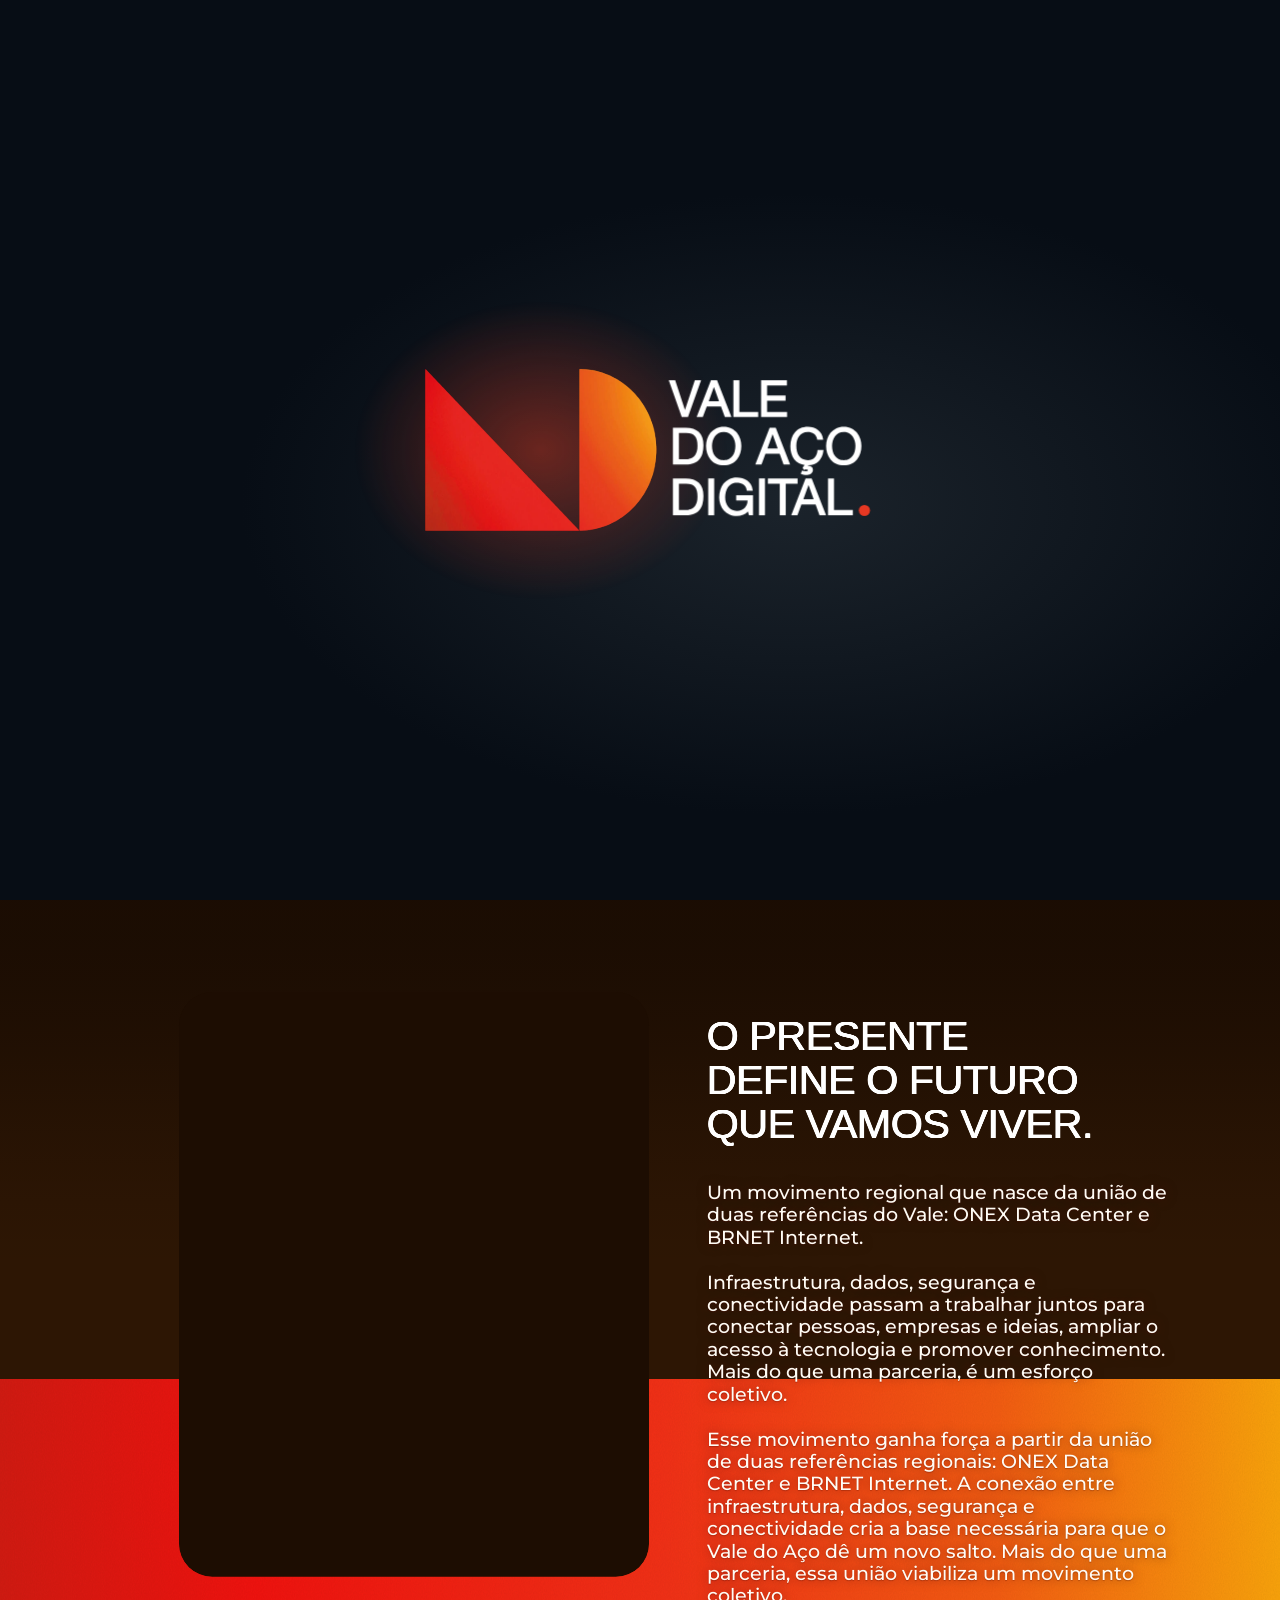
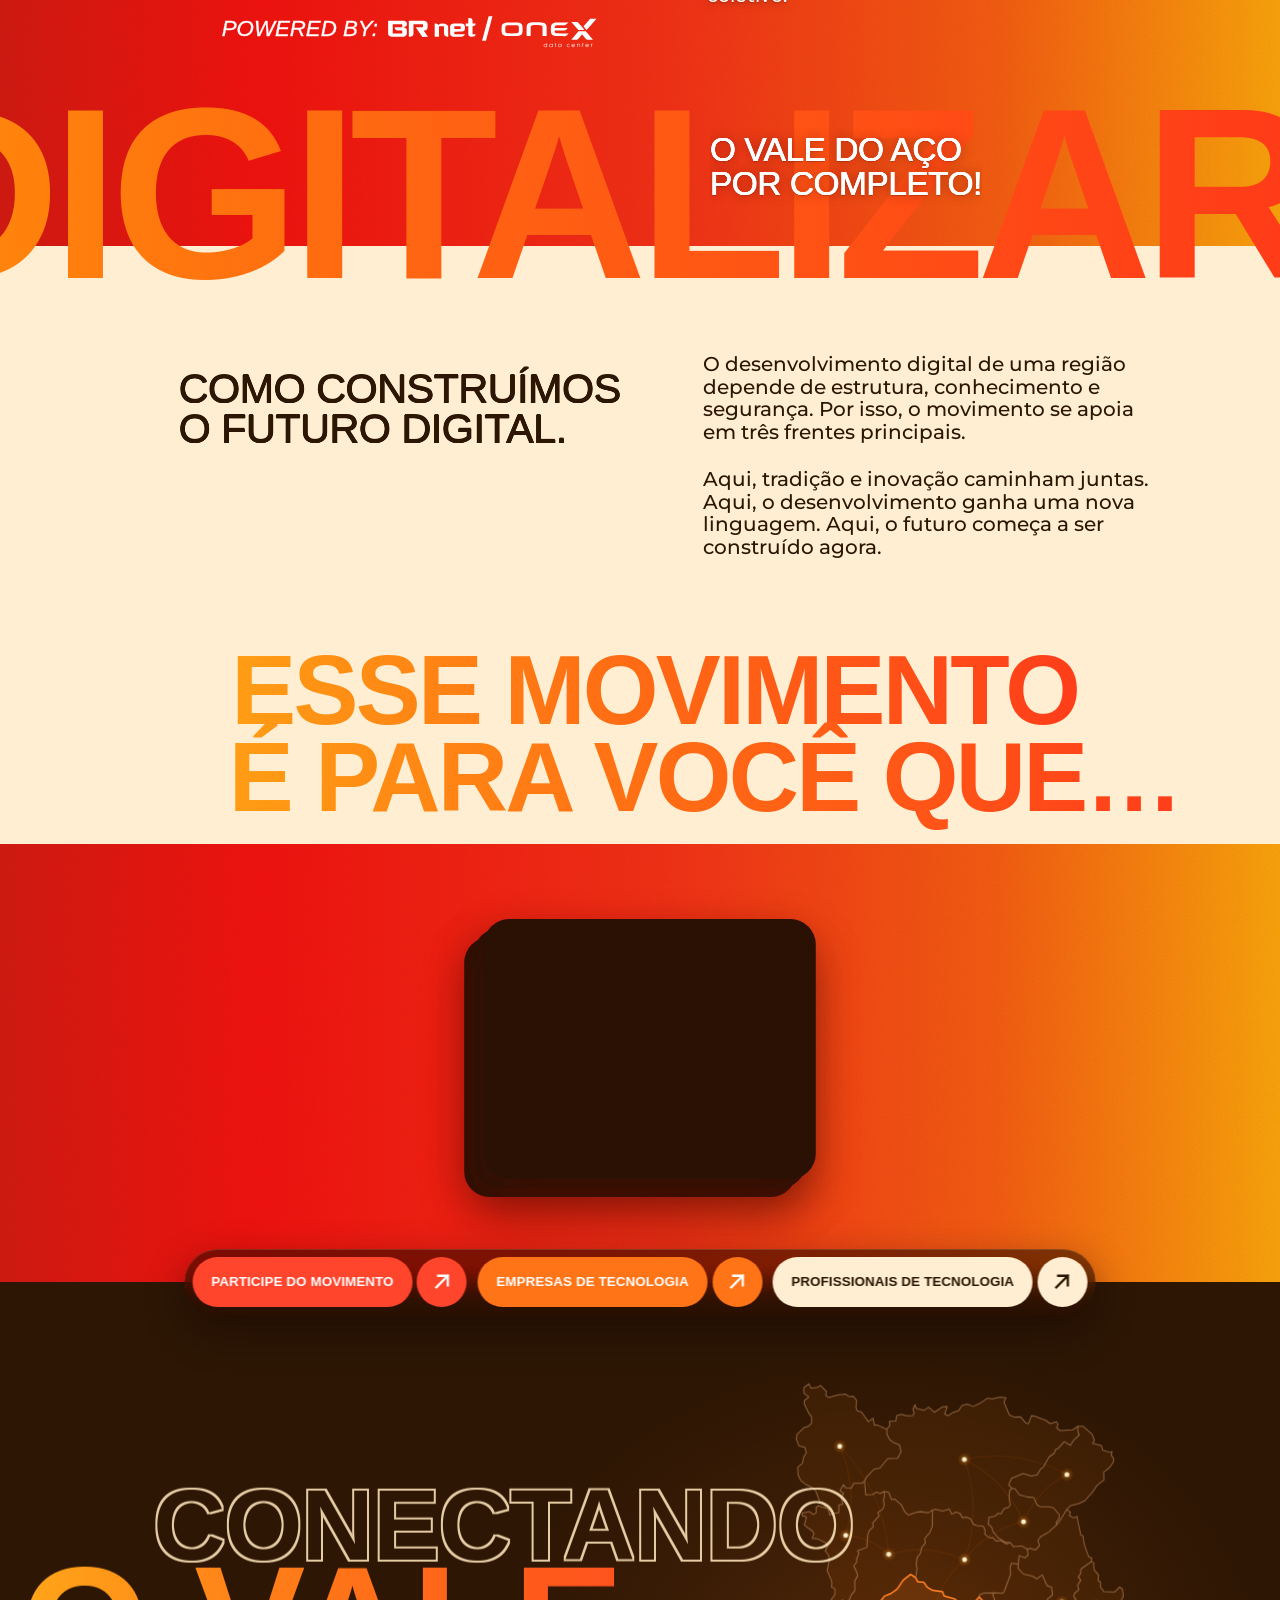
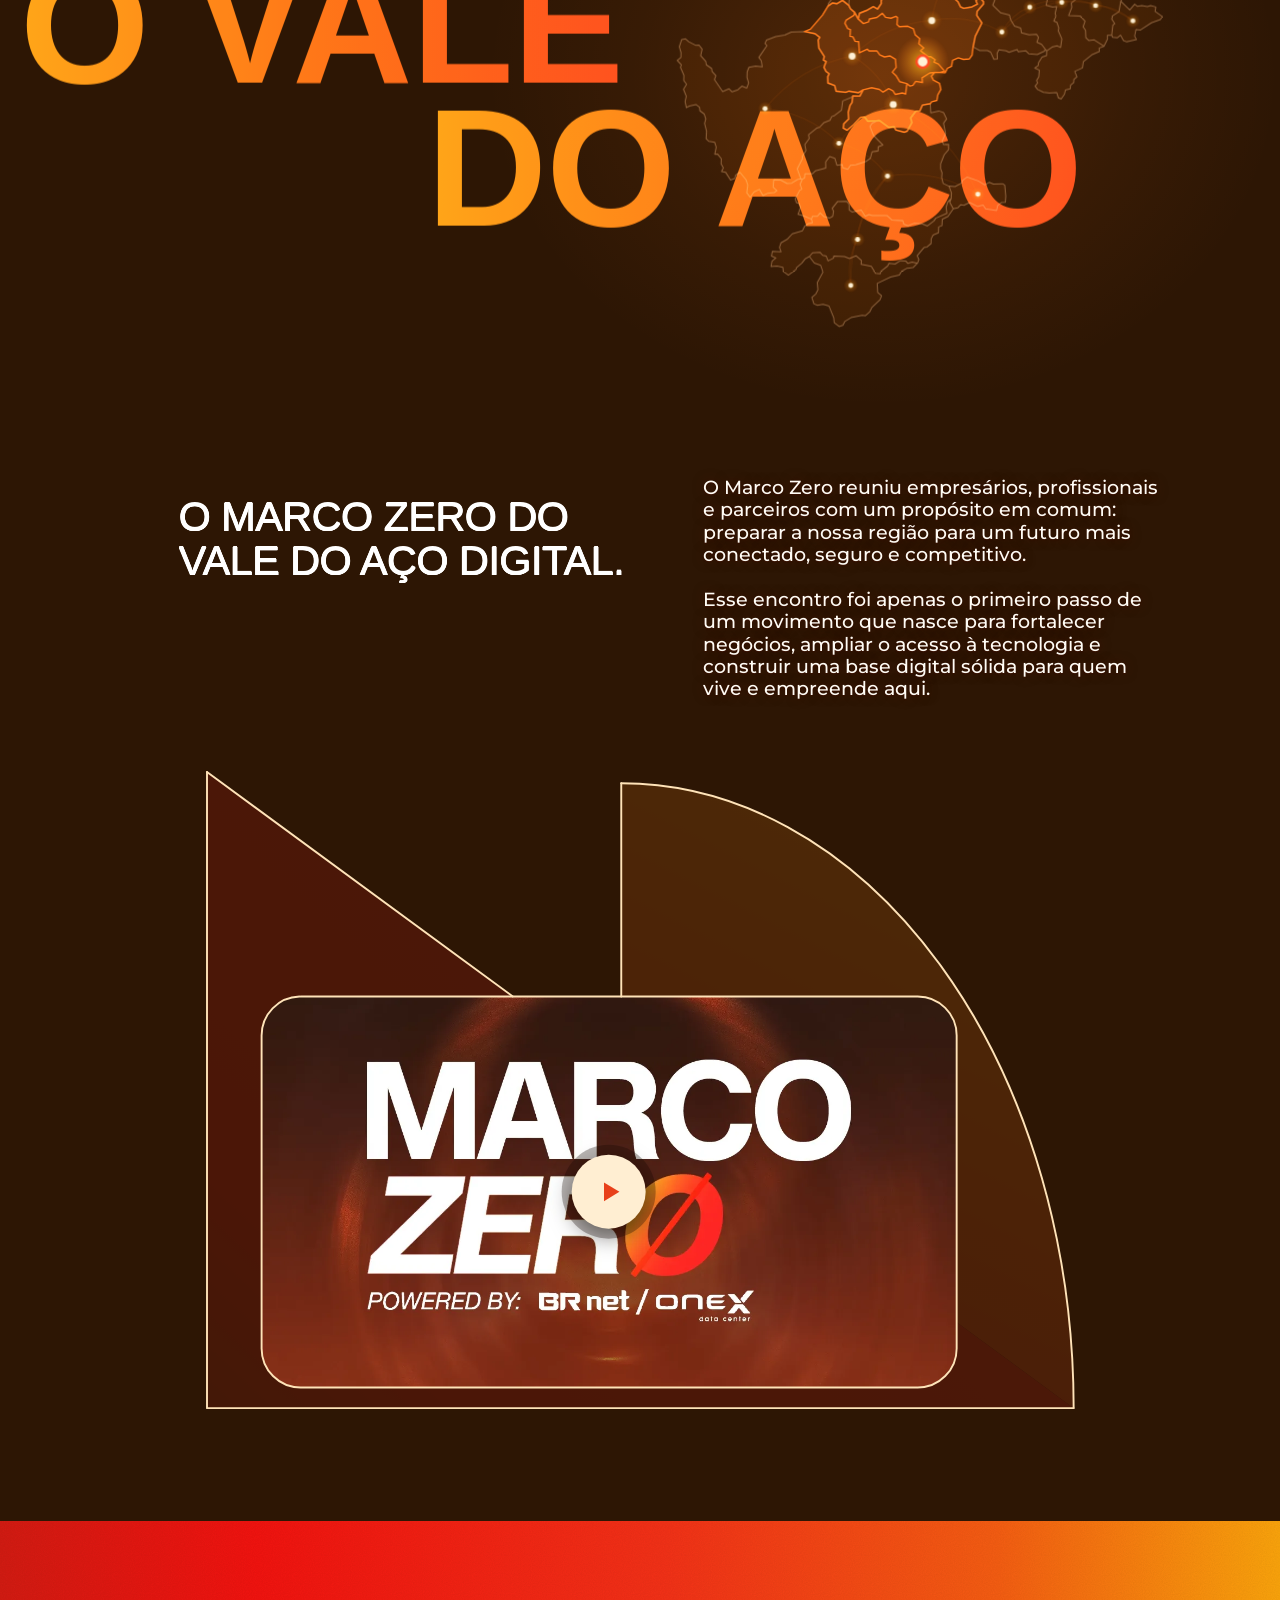
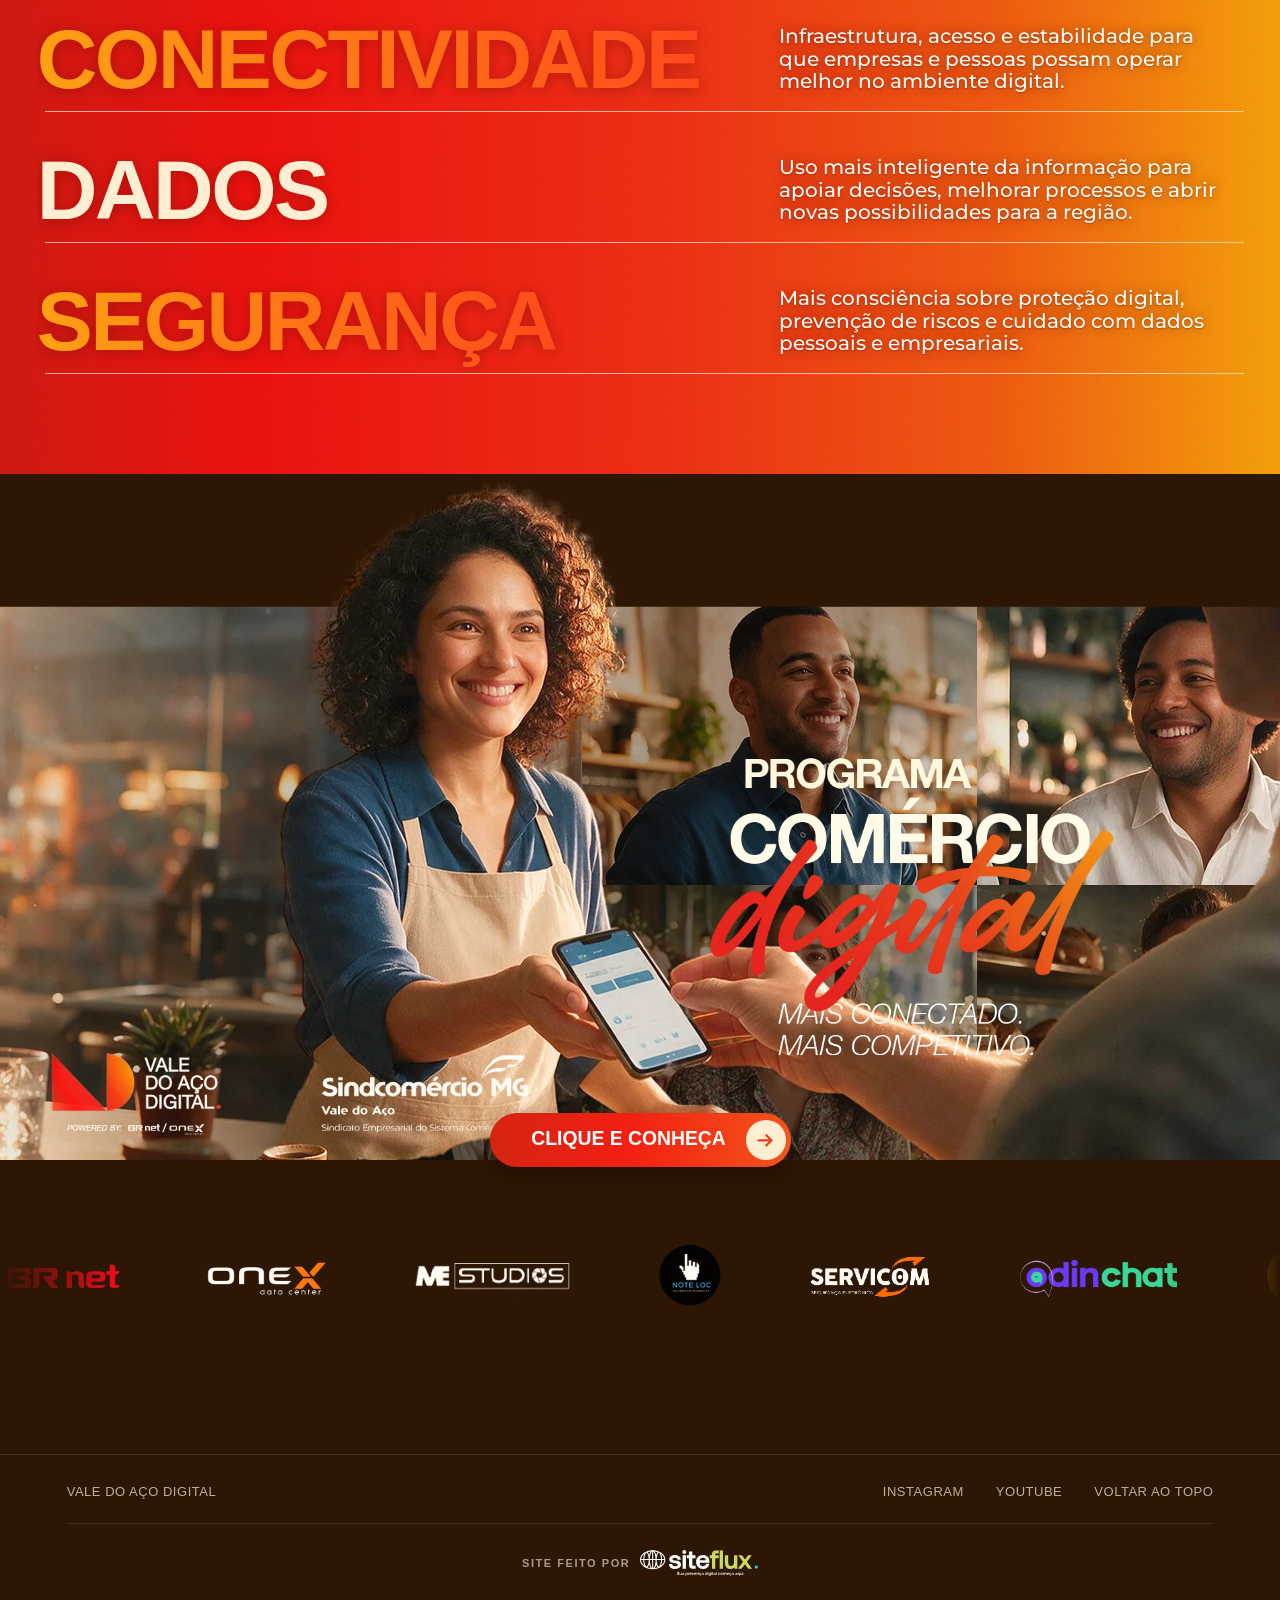
==== institucional/index.html @ f9b4b44d "Prévia: site institucional v1.7 (chat OdinChat, DIGITALIZAR inteiro no celular, contornos sem fios n" ====
<!doctype html>
<html lang="pt-BR" class="no-js">
<head>
  <meta charset="utf-8">
  <meta name="viewport" content="width=device-width, initial-scale=1">
  <!-- TODO (Walter): esta é a prévia, por isso "noindex". No endereço oficial, trocar por "index, follow" e confirmar o domínio usado
       abaixo em canonical, og:url, og:image e no JSON-LD (hoje https://valedoacodigital.com.br/, com os arquivos na raiz) -->
  <meta name="robots" content="noindex, nofollow">
  <link rel="canonical" href="https://valedoacodigital.com.br/">
  <title>Vale do Aço Digital — Conectamos hoje. Protegemos o amanhã.</title>
  <meta name="description" content="Vale do Aço Digital é um movimento regional que une ONEX Data Center e BRNET Internet para conectar pessoas, empresas e ideias no Vale do Aço, em Minas Gerais.">
  <meta name="theme-color" content="#2d1604">
  <meta property="og:title" content="Vale do Aço Digital — Conectamos hoje. Protegemos o amanhã.">
  <meta property="og:site_name" content="Vale do Aço Digital">
  <meta property="og:description" content="Um movimento regional apoiado em conectividade, dados e segurança para digitalizar o Vale do Aço por completo.">
  <meta property="og:type" content="website">
  <meta property="og:locale" content="pt_BR">
  <meta property="og:url" content="https://valedoacodigital.com.br/">
  <meta property="og:image" content="https://valedoacodigital.com.br/assets/img/hero-poster-fim.jpg">
  <meta property="og:image:width" content="1916">
  <meta property="og:image:height" content="1080">
  <meta property="og:image:alt" content="Vale do Aço Digital — Conectamos hoje. Protegemos o amanhã.">
  <meta name="twitter:card" content="summary_large_image">
  <link rel="icon" type="image/png" href="assets/img/favicon.png">
  <link rel="preload" as="image" href="assets/img/hero-poster-inicio.jpg" fetchpriority="high">
  <link rel="preload" as="font" type="font/woff2" href="assets/fonts/montserrat-latin-400-700.woff2" crossorigin>
  <link rel="stylesheet" href="assets/css/abertura.css?v=1.5">
  <link rel="stylesheet" href="assets/css/site.css?v=1.7">
  <script>
    (function (d) {
      var c = 'js hero-top', seen = false;
      try { seen = sessionStorage.getItem('vad-intro') === '1'; } catch (e) {}
      var still = matchMedia('(prefers-reduced-motion: reduce)').matches;
      if (!seen && !location.hash && !(window.pageYOffset > 4) && !still) { c += ' intro-on intro-lock'; }
      /* hero longo + sticky só no modo scrub (mouse e toque; sem reduced motion nem economia de dados); abertura.js confirma ou desfaz */
      var conn = navigator.connection;
      if (!still && !(conn && (conn.saveData || /2g$/.test(conn.effectiveType || '')))) { c += ' hero-scrub'; }
      d.className = d.className.replace('no-js', c);
    })(document.documentElement);
  </script>
  <!-- chat (OdinChat). O carregador sai já no início, sem travar a página (async, conexão adiantada); a janela da conversa só
       carrega quando a pessoa abre o chat. As cores do painel do OdinChat (roxo e ciano) são trocadas aqui pelas do site: o
       carregador grava a configuração em window.__WIDGET_CONFIG e este setter mistura o tema do site antes de o widget desenhar o
       botão (e antes de mandar a configuração para a janela da conversa). Se um dia o carregador mudar, o load aplica o mesmo
       tema pela API do widget (MyWidget.setConfig). O balão do ícone e a saída de cena durante a intro e o menu estão em site.css. -->
  <link rel="preconnect" href="https://api.odinchat.com.br">
  <script>
    (function (w) {
      var site = {
        buttonColor: 'linear-gradient(135deg, #e3291a 0%, #f4541a 55%, #fb8f12 100%)', buttonBorderColor: '#f0401a',
        theme: {
          headerBackground: '#2d1604', headerTextColor: '#ffeed2', chatBackground: '#fff6e8',
          userMessageBackground: '#e8401a', userMessageTextColor: '#ffffff', agentMessageBackground: '#ffffff', agentMessageTextColor: '#2d1604',
          inputBackground: '#ffffff', inputBorderColor: '#f1d9b5', inputTextColor: '#2d1604', sendButtonBackground: '#e8401a', sendButtonIconColor: '#ffffff',
          closeButtonIconColor: '#ffeed2', closeButtonHoverBackground: '#ffeed2',
          fontFamily: '"Helvetica Neue", Helvetica, Arial, sans-serif', borderRadius: '20px'
        }
      };
      var misturar = function (v) { v = v || {}; return Object.assign({}, v, site, { theme: Object.assign({}, v.theme, site.theme) }); };
      var cfg;
      try {
        Object.defineProperty(w, '__WIDGET_CONFIG', { configurable: true, enumerable: true, get: function () { return cfg; }, set: function (v) { cfg = misturar(v); } });
      } catch (e) {}
      w.addEventListener('load', function () {
        var m = w.MyWidget;
        if (m && m.getConfig && m.getConfig().buttonColor !== site.buttonColor) { m.setConfig(misturar({})); }
      });
    })(window);
  </script>
  <script async src="https://api.odinchat.com.br/webchat/widgets/383715161568972800/loader.js"></script>
  <script type="application/ld+json">
  {
    "@context": "https://schema.org",
    "@graph": [
      {
        "@type": "Organization",
        "@id": "https://valedoacodigital.com.br/#movimento",
        "name": "Vale do Aço Digital",
        "url": "https://valedoacodigital.com.br/",
        "logo": "https://valedoacodigital.com.br/assets/img/favicon.png",
        "slogan": "Conectamos hoje. Protegemos o amanhã.",
        "description": "Movimento regional que nasce da união de ONEX Data Center e BRNET Internet para conectar pessoas, empresas e ideias, ampliar o acesso à tecnologia e promover conhecimento no Vale do Aço.",
        "knowsAbout": ["Conectividade", "Dados", "Segurança digital"],
        "areaServed": [
          { "@type": "City", "name": "Ipatinga" },
          { "@type": "City", "name": "Coronel Fabriciano" },
          { "@type": "City", "name": "Timóteo" },
          { "@type": "City", "name": "Santana do Paraíso" },
          { "@type": "AdministrativeArea", "name": "Vale do Aço, Minas Gerais, Brasil" }
        ],
        "sameAs": ["https://www.instagram.com/valedoacodigital/", "https://www.youtube.com/@valedoa%C3%A7odigital"],
        "contactPoint": { "@type": "ContactPoint", "contactType": "Participação no movimento", "telephone": "+55-31-98904-8888", "url": "https://wa.me/5531989048888", "availableLanguage": "pt-BR" }
      },
      {
        "@type": "WebSite",
        "@id": "https://valedoacodigital.com.br/#site",
        "url": "https://valedoacodigital.com.br/",
        "name": "Vale do Aço Digital",
        "inLanguage": "pt-BR",
        "publisher": { "@id": "https://valedoacodigital.com.br/#movimento" }
      },
      {
        "@type": "VideoObject",
        "@id": "https://valedoacodigital.com.br/#marco-zero",
        "name": "O Marco Zero do Vale do Aço Digital",
        "description": "O Marco Zero do Vale do Aço Digital reuniu empresários, profissionais e parceiros com um propósito em comum: preparar a região para um futuro mais conectado, seguro e competitivo.",
        "thumbnailUrl": "https://i.ytimg.com/vi/ofgeqVFlSOc/maxresdefault.jpg",
        "uploadDate": "2026-03-25T21:00:06+00:00",
        "duration": "PT1M30S",
        "embedUrl": "https://www.youtube.com/embed/ofgeqVFlSOc",
        "url": "https://www.youtube.com/watch?v=ofgeqVFlSOc",
        "inLanguage": "pt-BR",
        "publisher": { "@id": "https://valedoacodigital.com.br/#movimento" }
      }
    ]
  }
  </script>
</head>
<body id="topo">
  <a class="skip" href="#conteudo">Ir para o conteúdo</a>
  <!-- contornos de texto (.regiao__l1, a primeira linha do letreiro no celular): o filtro alarga a letra cheia e tira a letra do meio,
       sobrando só o anel de fora. Com -webkit-text-stroke, no Android (fonte do sistema variável) apareciam fios dentro das letras -->
  <svg class="defs-contorno" width="0" height="0" aria-hidden="true" focusable="false">
    <filter id="contorno" x="-5%" y="-10%" width="110%" height="120%" color-interpolation-filters="sRGB"><feMorphology in="SourceAlpha" operator="dilate" radius="1.6" result="maior"/><feComposite in="maior" in2="SourceAlpha" operator="out" result="anel"/><feFlood flood-color="#ffe2b8" flood-opacity=".88"/><feComposite in2="anel" operator="in"/></filter>
    <filter id="contorno-fino" x="-5%" y="-10%" width="110%" height="120%" color-interpolation-filters="sRGB"><feMorphology in="SourceAlpha" operator="dilate" radius="1.3" result="maior"/><feComposite in="maior" in2="SourceAlpha" operator="out" result="anel"/><feFlood flood-color="#fff0dc" flood-opacity=".95"/><feComposite in2="anel" operator="in"/></filter>
  </svg>

  <!-- INTRO: só aparece com JS, uma vez por sessão e sem reduced motion (ver script no <head>) -->
  <div class="intro" id="intro">
    <div class="intro__stage">
      <svg class="intro__mark" viewBox="0 0 368.14 146.44" aria-hidden="true" focusable="false">
        <defs>
          <linearGradient id="ig-tri" gradientUnits="userSpaceOnUse" x1="12.27" y1="137.36" x2="135.42" y2="8.02"><stop offset="0" stop-color="#ba2819"/><stop offset=".22" stop-color="#e41a18"/><stop offset="1" stop-color="#e62821"/></linearGradient>
          <linearGradient id="ig-disc" gradientUnits="userSpaceOnUse" x1="135.63" y1="137.36" x2="197.1" y2="8.02"><stop offset="0" stop-color="#e62f21"/><stop offset=".45" stop-color="#ea5f1b"/><stop offset="1" stop-color="#f39316"/></linearGradient>
          <radialGradient id="ig-glow"><stop offset="0" stop-color="#ff3c1e" stop-opacity=".38"/><stop offset="1" stop-color="#ff3c1e" stop-opacity="0"/></radialGradient>
        </defs>
        <g class="im-cam">
          <ellipse class="im-glow" cx="104.68" cy="72.69" rx="150" ry="120" fill="url(#ig-glow)"/>
          <g class="im-lines">
            <path style="--i:0" d="M12.27 8.02L135.42 137.36H12.27Z"/>
            <path style="--i:0" d="M135.63 137.36V8.02A61.47 64.67 0 0 1 135.63 137.36Z"/>
            <path style="--i:1" d="M12.27 15.93L127.89 137.36H12.27Z"/>
            <path style="--i:1" d="M137.51 133.41V11.97A57.72 60.72 0 0 1 137.51 133.41Z"/>
            <path style="--i:2" d="M12.27 23.83L120.37 137.36H12.27Z"/>
            <path style="--i:2" d="M139.39 129.46V15.93A53.96 56.77 0 0 1 139.39 129.46Z"/>
            <path style="--i:3" d="M12.27 31.73L112.84 137.36H12.27Z"/>
            <path style="--i:3" d="M141.27 125.51V19.88A50.2 52.81 0 0 1 141.27 125.51Z"/>
            <path style="--i:4" d="M12.27 39.64L105.32 137.36H12.27Z"/>
            <path style="--i:4" d="M143.14 121.55V23.83A46.45 48.86 0 0 1 143.14 121.55Z"/>
            <path style="--i:5" d="M12.27 47.54L97.79 137.36H12.27Z"/>
            <path style="--i:5" d="M145.02 117.6V27.78A42.69 44.91 0 0 1 145.02 117.6Z"/>
            <path style="--i:6" d="M12.27 55.45L90.26 137.36H12.27Z"/>
            <path style="--i:6" d="M146.9 113.65V31.73A38.93 40.96 0 0 1 146.9 113.65Z"/>
            <path style="--i:7" d="M12.27 63.35L82.74 137.36H12.27Z"/>
            <path style="--i:7" d="M148.78 109.7V35.69A35.18 37.01 0 0 1 148.78 109.7Z"/>
            <path style="--i:8" d="M12.27 71.26L75.21 137.36H12.27Z"/>
            <path style="--i:8" d="M150.66 105.75V39.64A31.42 33.05 0 0 1 150.66 105.75Z"/>
            <path style="--i:9" d="M12.27 79.16L67.69 137.36H12.27Z"/>
            <path style="--i:9" d="M152.54 101.79V43.59A27.66 29.1 0 0 1 152.54 101.79Z"/>
          </g>
          <path class="im-trace im-trace--spark" pathLength="1" d="M135.63 8.02A61.47 64.67 0 0 1 135.63 137.36"/>
          <path class="im-trace im-trace--diag" pathLength="1" d="M12.27 8.02L135.42 137.36"/>
          <path class="im-trace im-trace--stem" pathLength="1" d="M135.63 137.36V8.02"/>
          <path class="im-trace im-trace--arc" pathLength="1" d="M135.63 8.02A61.47 64.67 0 0 1 135.63 137.36"/>
          <g class="im-fill">
            <path fill="url(#ig-tri)" d="M12.27 8.02L135.42 137.36H12.27Z"/>
            <path fill="url(#ig-disc)" d="M135.63 137.36V8.02A61.47 64.67 0 0 1 135.63 137.36Z"/>
          </g>
          <g class="im-outline"><path d="M12.27 8.02L135.42 137.36H12.27Z"/><path d="M135.63 137.36V8.02A61.47 64.67 0 0 1 135.63 137.36Z"/></g>
          <path class="im-sweep" pathLength="1" d="M135.63 8.02A61.47 64.67 0 0 1 135.63 137.36"/>
          <image class="im-official" href="assets/img/vad-assinatura-icone.webp" width="210" height="146.44"/>
        </g>
        <g class="im-word"><polygon points="222.45 46.51 232.94 17.03 227.93 17.03 220.03 40.76 212.2 17.03 207.07 17.03 217.44 46.51 222.45 46.51"/><path d="M234.3,46.51l3.19-8.58h11.36l3.11,8.58h5.27l-11.52-29.49h-4.87l-11.48,29.49h4.95ZM239.05,33.75l4.15-11.43,4.09,11.43h-8.24Z"/><polygon points="278.66 42.33 263.58 42.33 263.58 17.03 258.79 17.03 258.79 46.51 278.66 46.51 278.66 42.33"/><polygon points="301.77 42.33 285.77 42.33 285.77 33.46 300.57 33.46 300.57 29.28 285.77 29.28 285.77 21.21 301.65 21.21 301.65 17.03 280.98 17.03 280.98 46.51 301.77 46.51 301.77 42.33"/><path d="M220.66,54.97h-10.27v29.49h10.27c2.42,0,4.55-.35,6.32-1.03,1.8-.69,3.3-1.71,4.46-3.03,1.16-1.31,2.03-2.94,2.58-4.86.54-1.89.82-4.08.82-6.5,0-4.7-1.25-8.25-3.71-10.58-2.45-2.31-5.98-3.49-10.48-3.49ZM222.53,80.18c-.62.06-1.13.1-1.54.1h-5.81v-21.11h5.89c1.68,0,3.11.24,4.24.7,1.11.46,2.03,1.13,2.73,2,.71.88,1.23,1.97,1.54,3.24.32,1.3.48,2.79.48,4.45s-.18,3.16-.52,4.35c-.34,1.18-.78,2.18-1.31,2.95-.52.77-1.11,1.38-1.76,1.82-.67.45-1.35.8-2.02,1.04-.68.24-1.32.39-1.92.45Z"/><path d="M257.19,83.83c1.76-.84,3.26-1.99,4.44-3.42,1.18-1.43,2.08-3.09,2.66-4.94.58-1.84.88-3.78.88-5.76s-.3-3.92-.88-5.76c-.59-1.85-1.48-3.51-2.66-4.94-1.19-1.43-2.68-2.59-4.44-3.44-1.76-.85-3.84-1.29-6.16-1.29s-4.4.43-6.16,1.29c-1.76.85-3.25,2.01-4.44,3.44-1.18,1.43-2.08,3.09-2.66,4.94-.58,1.84-.88,3.78-.88,5.76s.3,3.92.88,5.76c.59,1.85,1.48,3.51,2.66,4.94,1.18,1.43,2.68,2.58,4.44,3.42,1.76.84,3.84,1.26,6.16,1.26s4.4-.43,6.16-1.26ZM251.03,58.48c1.64,0,3.06.32,4.23.96,1.18.64,2.16,1.5,2.9,2.54.76,1.06,1.32,2.28,1.68,3.61.36,1.35.54,2.73.54,4.12s-.18,2.78-.54,4.12c-.36,1.33-.92,2.55-1.68,3.61-.75,1.05-1.73,1.9-2.9,2.55-1.17.64-2.59.96-4.23.96s-3.06-.32-4.23-.96c-1.18-.64-2.15-1.49-2.91-2.54-.76-1.07-1.33-2.28-1.68-3.61-.36-1.34-.54-2.73-.54-4.12s.18-2.78.54-4.12c.35-1.33.92-2.54,1.68-3.61.75-1.05,1.73-1.91,2.91-2.54,1.17-.64,2.6-.96,4.23-.96Z"/><path d="M298.93,84.46h5.27l-11.52-29.49h-4.87l-11.48,29.49h4.95l3.19-8.58h11.36l3.11,8.58ZM294.26,71.69h-8.24l4.15-11.43,4.09,11.43Z"/><path d="M307.4,80.19c1.01,1.36,2.31,2.47,3.85,3.31,1.31.72,2.83,1.19,4.52,1.42l-1.62,2.08,1.07,1.76.38-.14c.27-.1.52-.17.74-.22.5-.11,1.34-.09,1.8.2.27.17.31.34.31.48,0,.12-.04.18-.07.21-.12.11-.28.21-.47.29-.2.09-.42.15-.66.18-.69.09-1.3.07-1.95-.09-.41-.1-.77-.21-1.06-.33l-.46-.19-1.11,2.71.5.17c.63.22,1.26.4,1.86.55.64.16,1.3.23,1.97.23.59,0,1.2-.06,1.82-.19.63-.13,1.22-.35,1.75-.66.54-.31.99-.73,1.34-1.25.36-.53.54-1.19.54-1.96,0-1.15-.42-2.03-1.25-2.6-.84-.58-1.85-.84-2.82-.8l.23-.29c3.52-.1,6.36-1.18,8.46-3.21,2.14-2.07,3.42-4.95,3.8-8.57l.06-.55h-4.81l-.03.46c-.08,1.11-.31,2.16-.69,3.12-.37.95-.89,1.77-1.55,2.45-.66.68-1.45,1.22-2.35,1.6-.91.38-1.96.58-3.14.58-1.61,0-3.01-.3-4.16-.9-1.15-.6-2.11-1.42-2.84-2.43-.74-1.02-1.3-2.24-1.66-3.62-.36-1.4-.54-2.91-.54-4.49,0-1.44.18-2.85.54-4.18.35-1.32.91-2.51,1.66-3.53.74-1.01,1.69-1.83,2.82-2.43,1.13-.6,2.52-.9,4.14-.9,1.88,0,3.52.48,4.88,1.43,1.34.93,2.21,2.36,2.61,4.24l.08.4h4.77l-.08-.57c-.22-1.58-.7-2.99-1.42-4.2-.72-1.21-1.64-2.23-2.72-3.04-1.08-.8-2.33-1.42-3.71-1.83-1.37-.41-2.84-.62-4.37-.62-2.24,0-4.27.41-6.02,1.22-1.75.81-3.23,1.94-4.4,3.34-1.17,1.4-2.06,3.06-2.67,4.94-.6,1.86-.9,3.88-.9,6s.26,3.95.76,5.7c.51,1.77,1.27,3.34,2.27,4.69Z"/><path d="M360.39,63.96c-.59-1.85-1.48-3.51-2.66-4.94-1.19-1.43-2.68-2.59-4.44-3.44-1.76-.85-3.84-1.29-6.16-1.29s-4.4.43-6.16,1.29c-1.76.85-3.25,2.01-4.44,3.44-1.18,1.43-2.08,3.09-2.66,4.94-.58,1.84-.88,3.78-.88,5.76s.3,3.92.88,5.76c.59,1.85,1.48,3.51,2.66,4.94,1.18,1.43,2.68,2.58,4.44,3.42,1.76.84,3.84,1.26,6.16,1.26s4.4-.43,6.16-1.26c1.76-.84,3.26-1.99,4.44-3.42,1.18-1.43,2.08-3.09,2.66-4.94.58-1.84.88-3.78.88-5.76s-.3-3.92-.88-5.76ZM347.12,80.95c-1.64,0-3.06-.32-4.23-.96-1.18-.64-2.15-1.49-2.91-2.54-.76-1.07-1.33-2.28-1.68-3.61-.36-1.34-.54-2.73-.54-4.12s.18-2.78.54-4.12c.35-1.33.92-2.54,1.68-3.61.75-1.05,1.73-1.91,2.91-2.54,1.17-.64,2.6-.96,4.23-.96s3.06.32,4.23.96c1.18.64,2.16,1.5,2.9,2.54.76,1.06,1.32,2.28,1.68,3.61.36,1.35.54,2.73.54,4.12s-.18,2.78-.54,4.12c-.36,1.33-.92,2.55-1.68,3.61-.75,1.05-1.72,1.9-2.9,2.55-1.17.64-2.59.96-4.23.96Z"/><path d="M220.66,95.58h-10.27v29.49h10.27c2.42,0,4.55-.35,6.32-1.03,1.8-.69,3.3-1.71,4.46-3.03,1.16-1.31,2.03-2.94,2.58-4.86.54-1.89.82-4.08.82-6.5,0-4.7-1.25-8.25-3.71-10.58-2.45-2.31-5.98-3.49-10.48-3.49ZM222.53,120.78c-.62.06-1.13.1-1.54.1h-5.81v-21.11h5.89c1.68,0,3.11.24,4.24.7,1.11.46,2.03,1.13,2.73,2,.71.88,1.23,1.97,1.54,3.24.32,1.3.48,2.79.48,4.45s-.18,3.16-.52,4.35c-.34,1.18-.78,2.18-1.31,2.95-.52.77-1.11,1.38-1.76,1.82-.67.45-1.35.8-2.02,1.04-.68.24-1.32.39-1.92.45Z"/><rect x="238.64" y="95.58" width="4.79" height="29.49"/><path d="M261.03,113.25h9.11c0,1.06-.17,2.06-.5,2.99-.37,1.06-.94,1.99-1.67,2.78-.73.78-1.65,1.41-2.72,1.86-1.08.45-2.34.68-3.76.68-1.51,0-2.85-.3-3.98-.88-1.14-.59-2.11-1.39-2.89-2.38-.78-1-1.39-2.17-1.79-3.47-.41-1.31-.62-2.71-.62-4.14s.18-2.93.54-4.33c.36-1.38.92-2.63,1.66-3.71.74-1.06,1.7-1.93,2.87-2.58,1.16-.65,2.57-.97,4.21-.97,1.01,0,1.98.12,2.88.36.89.24,1.69.6,2.38,1.07.68.46,1.27,1.07,1.74,1.79.47.72.79,1.61.97,2.63l.07.41h4.79l-.09-.58c-.27-1.73-.8-3.24-1.57-4.47-.76-1.23-1.72-2.27-2.85-3.08-1.13-.81-2.42-1.4-3.83-1.77-1.4-.37-2.92-.55-4.5-.55-2.33,0-4.4.44-6.15,1.31-1.75.87-3.22,2.05-4.4,3.51-1.17,1.45-2.05,3.17-2.64,5.09-.58,1.92-.88,3.96-.88,6.07,0,1.91.32,3.78.95,5.55.63,1.78,1.56,3.38,2.77,4.75,1.21,1.38,2.7,2.48,4.43,3.29,1.74.81,3.73,1.22,5.92,1.22,1.73,0,3.47-.34,5.17-1.01,1.44-.57,2.69-1.45,3.75-2.62l.84,3h3.27v-16h-13.49v4.19Z"/><rect x="279.27" y="95.58" width="4.79" height="29.49"/><polygon points="310.19 95.58 286.41 95.58 286.41 99.76 295.9 99.76 295.9 125.06 300.69 125.06 300.69 99.76 310.19 99.76 310.19 95.58"/><path d="M316.57,95.58l-11.48,29.49h4.95l3.19-8.58h11.36l3.11,8.58h5.27l-11.52-29.49h-4.87ZM323.03,112.3h-8.24l4.15-11.43,4.09,11.43Z"/><polygon points="339.32 95.58 334.53 95.58 334.53 125.06 354.4 125.06 354.4 120.88 339.32 120.88 339.32 95.58"/></g>
        <circle class="im-dot" cx="363.67" cy="121.24" r="4.46"/>
      </svg>
    </div>
  </div>

  <!-- Menu: três barras fixas no canto; abrem uma cortina creme em tela cheia que desce do topo (site.js).
       No hover (ponteiro fino) uma faixa escura atravessa a linha e as letras rolam: site.js monta as letras a partir do texto do link. -->
  <button class="menu-btn" type="button" aria-expanded="false" aria-controls="menu" aria-label="Abrir menu">
    <span class="menu-btn__barras" aria-hidden="true"><i></i><i></i><i></i></span>
  </button>

  <div class="menu" id="menu" aria-hidden="true">
    <nav class="menu__nav" aria-label="Principal">
      <ul>
        <li style="--i:0"><a href="#movimento">O movimento</a></li>
        <li style="--i:1"><a href="#como">Como construímos</a></li>
        <li style="--i:2"><a href="#regiao">A região</a></li>
        <li style="--i:3"><a href="#frentes">Três frentes</a></li>
        <li style="--i:4"><a href="#programa">Comércio Digital</a></li>
        <li style="--i:5"><a href="#parceiros">Parceiros</a></li>
      </ul>
    </nav>
    <div class="menu__pe">
      <a class="pilula pilula--d" href="https://wa.me/5531989048888?text=Ol%C3%A1!%20Quero%20participar%20do%20movimento%20Vale%20do%20A%C3%A7o%20Digital." target="_blank" rel="noopener noreferrer"><span class="pilula__rot">Participe do movimento</span><span class="pilula__seta" aria-hidden="true"><svg viewBox="0 0 24 24" focusable="false"><path d="M6 18 18 6M8 6h10v10"/></svg></span></a>
      <ul class="menu__redes">
        <li><a href="https://www.instagram.com/valedoacodigital/" target="_blank" rel="noopener noreferrer">Instagram</a></li>
        <li><a href="https://www.youtube.com/@valedoa%C3%A7odigital" target="_blank" rel="noopener noreferrer">YouTube</a></li>
      </ul>
    </div>
  </div>

  <main id="conteudo">

    <!-- HERO: vídeo conduzido pela rolagem, com mouse ou com o dedo (abertura.js). No retrato entra o recorte vertical hero-m.mp4.
         .hero__alt é o quadro final sobre o vídeo: enquanto o vídeo não chega, a rolagem dissolve do quadro inicial para ele. -->
    <section class="hero" id="hero" aria-label="Abertura" data-tema="escuro">
      <div class="hero__sticky">
        <video class="hero__video" muted playsinline preload="none" poster="assets/img/hero-poster-fim.jpg" aria-hidden="true" tabindex="-1"></video>
        <!-- modo scrub já na primeira pintura: em rede lenta, até abertura.js chegar, o hero mostrava o quadro final com a frase e a
             indicação de rolagem por cima e só depois voltava para o início. abertura.js confirma ou desfaz a classe. -->
        <script>
          (function (v) {
            if (!document.documentElement.classList.contains('hero-scrub')) { return; }
            document.getElementById('hero').classList.add('is-scrub');
            if (!(window.pageYOffset > window.innerHeight)) { v.poster = 'assets/img/hero-poster-inicio.jpg'; }
          })(document.currentScript.previousElementSibling);
        </script>
        <div class="hero__alt" aria-hidden="true"></div>
        <div class="hero__fade" aria-hidden="true"></div>
        <div class="hero__shade" aria-hidden="true"></div>

        <svg class="powered hero__powered" viewBox="50 156 277 26" aria-hidden="true" focusable="false"><use href="#vl-legenda"/><use href="#vl-marca"/></svg>

        <div class="hero__logo vad-logo">
          <svg class="vad-logo-svg" xmlns="http://www.w3.org/2000/svg" viewBox="0 0 368.14 185.61" aria-hidden="true" focusable="false">
          <!-- vetores do wordmark e da legenda: o logo do hero e as duas assinaturas "powered by" usam estes, por <use> -->
          <defs><g id="vl-marca"><path class="vlogo-st1" d="M186.82,166.62c.27.99.17,2.13.07,3.13-.12,1.21-1.28,2.11-2.52,2.11l-8.06.05c-.9,0-1.69-.35-2.4-.84-.35-.41-.64-.88-.64-1.44v-9.38s10.96.03,10.96.03c.92,0,1.76.46,2.41.98.47.89.49,2-.16,2.79-.49.59-1.33.72-2.08.89.86.21,2.1.58,2.41,1.69ZM178.1,164.87h5.48s0-2.17,0-2.17h-6.93s0,6.85,0,6.85h6.93s0-2.22,0-2.22h-2.55c-1.27-.02-3.33-.78-2.93-2.45Z"/><path class="vlogo-st1" d="M198.29,171.97l-4.89-7.09,5.29-.03v-2.15s-6.93,0-6.93,0l-.02,6.94c0,.96-.61,1.69-1.39,2.08l-1.98.16v-11.64s11.46.05,11.46.05c1.35,0,2.28,1.13,2.22,2.33v2.41c0,1.68-1.43,2.22-2.91,2.35l3.19,4.52-4.05.07Z"/><path class="vlogo-st1" d="M221.57,170.05l7.77.03c-.49,1.16-1.55,1.78-2.68,1.79l-5.28.03c-1.18,0-2.9-.72-2.9-2.27v-5.31c0-1.44,1.72-2.12,2.75-2.12,1.92,0,3.68-.04,5.59.05.8.04,2.02.56,2.28,1.34.32.99.24,2.19.06,3.2-.15.84-1.26,1.29-2.05,1.29l-5.53.06v1.9ZM226.18,166.24l-.02-2.03h-4.58s0,2.04,0,2.04h4.61Z"/><path class="vlogo-st1" d="M217.1,171.9c-1.66.03-3.07-.65-3.07-2.41v-5.28s-3.68,0-3.68,0v7.69s-3.11,0-3.11,0v-9.68c1.1-.16,1.97.32,2.81.99,1.91-1.91,7.02-.97,7.03,1.43l.03,7.26Z"/><path class="vlogo-st1" d="M237,170.09c.27,1.9-2.43,1.95-3.77,1.7-.87-.16-1.48-.84-1.48-1.75v-5.82s-1.85-.04-1.85-.04v-1.97s1.84-.04,1.84-.04v-3.91c.62-.03,1.34-.02,1.94.16.86.25,1.16,1.06,1.16,1.85v1.92s2.22.03,2.22.03c.03.61-.13,1.16-.56,1.52s-1.02.46-1.67.52v5.79s2.17.05,2.17.05Z"/><path class="vlogo-st1" d="M263.69,161.46c1.4.06,2.78-.08,4.16.09.8.1,1.58.25,2.26.73.57.4.93.95,1.03,1.6.25,1.63.25,3.27.03,4.9-.18,1.32-1.06,2.11-2.47,2.39-.76.15-1.54.23-2.32.22-1.85,0-3.71,0-5.56,0-1.11,0-2.22-.09-3.24-.6-.92-.45-1.38-1.24-1.48-2.2-.15-1.43-.13-2.88,0-4.32.13-1.45,1.18-2.38,2.84-2.65,1.59-.26,3.18-.09,4.76-.16ZM263.69,163.46h0c-1.1,0-2.2-.02-3.3,0-1.11.03-1.59.5-1.64,1.61-.04.92-.05,1.85,0,2.77.06.96.44,1.42,1.4,1.48,2.26.13,4.52.08,6.78.03,1.14-.02,1.61-.51,1.66-1.64.04-.86.04-1.73,0-2.59-.02-.61-.14-1.22-.82-1.48-.29-.11-.58-.19-.9-.19-1.06,0-2.13,0-3.19,0Z"/><path class="vlogo-st1" d="M304.87,161.48c-.82.67-1.57,1.28-2.32,1.89-.14.11-.31.08-.46.08-1.77,0-3.54,0-5.3,0-.41,0-.81,0-1.2.16-.6.24-1.07,1.15-.91,1.77.05.19.19.12.3.12.84,0,1.68,0,2.52,0,2.25,0,4.5,0,6.74,0,.06.13-.04.16-.1.22-.18.17-.4.3-.55.49-.72.89-1.62,1.13-2.76,1.07-1.94-.09-3.88-.02-5.82-.03-.28,0-.35.08-.34.35.04,1.22.54,1.75,1.78,1.78,1.8.03,3.61.02,5.41.02,1.02,0,2.05,0,3.18,0-.47.43-.91.76-1.27,1.16-.62.71-1.36.9-2.29.86-1.49-.07-2.99-.02-4.49-.02-.88,0-1.75-.08-2.61-.29-1.41-.35-2.24-1.23-2.35-2.67-.11-1.36-.12-2.73.02-4.1.17-1.63,1.18-2.31,2.5-2.63.54-.13,1.09-.22,1.65-.22,2.86-.01,5.71,0,8.67,0Z"/><path class="vlogo-st1" d="M288.87,167.75c0,1.04-.01,2.07,0,3.11,0,.35-.15.46-.46.46-.69,0-1.38,0-2.08,0-.31,0-.46-.12-.46-.46.01-1.9,0-3.8,0-5.69,0-.26,0-.52-.09-.77-.18-.58-.65-.81-1.19-.91-.33-.06-.66-.09-.99-.09-1.63,0-3.26-.1-4.89.07-1.05.11-1.47.6-1.48,1.66-.01,1.77,0,3.55,0,5.32,0,.16-.01.32,0,.48.02.25-.09.38-.33.38-.77,0-1.53,0-2.3,0-.21,0-.34-.13-.33-.36.03-2.19-.09-4.39.06-6.58.1-1.44.97-2.35,2.37-2.71.8-.21,1.61-.3,2.42-.31,1.91-.02,3.83-.08,5.74.05.77.05,1.52.19,2.22.5,1.17.51,1.7,1.46,1.75,2.68.04,1.06,0,2.12,0,3.18,0,0,0,0,.01,0Z"/><path class="vlogo-st1" d="M306.84,174.04c.47-.56.86-1.04,1.26-1.52,1.23-1.45,2.47-2.9,3.69-4.36.13-.16.27-.23.47-.23,1.63,0,3.26,0,4.89,0,.16,0,.29.05.39.17,1.65,1.95,3.31,3.89,4.96,5.84,0,0,0,.02.01.04-.01.11-.25.06-.38.06-1.16,0-2.32-.03-3.48.02-.49.02-.77-.18-1.05-.52-.88-1.08-1.78-2.13-2.66-3.21-.17-.21-.26-.23-.45,0-.89,1.09-1.8,2.15-2.69,3.23-.27.33-.56.51-1.03.5-1.27-.04-2.54-.01-3.93-.01Z"/><path class="vlogo-st1" d="M325.02,158.7c.06.03.07.1.03.15-.64.74-1.29,1.48-1.94,2.23-1.55,1.78-3.1,3.56-4.64,5.35-.49.56-.47.57-.95.01-.52-.61-1.05-1.21-1.58-1.81-.16-.18-.2-.3,0-.52,1.55-1.76,3.09-3.54,4.62-5.31.1-.11.21-.12.33-.12,1.33,0,2.67,0,4,0,.04,0,.09,0,.13.02Z"/><path class="vlogo-st1" d="M306.89,161.02c.42,0,.78,0,1.13,0,1,0,2,.01,3,0,.28,0,.46.08.63.28.8.94,1.6,1.87,2.4,2.8.71.83,1.43,1.65,2.15,2.48.07.08.2.15.14.27-.05.09-.18.05-.27.05-1.29,0-2.57,0-3.86,0-.16,0-.28-.05-.39-.17-1.59-1.83-3.19-3.65-4.78-5.47-.04-.05-.07-.1-.15-.23Z"/><path class="vlogo-st1" d="M289.21,176.51v2.9h-.34v-.37c-.22.26-.54.42-.91.42-.69,0-1.24-.55-1.24-1.24s.56-1.24,1.24-1.24c.37,0,.69.16.91.42v-.89h.34ZM288.87,178.22c0-.5-.4-.9-.9-.9s-.9.4-.9.9.4.9.9.9.9-.4.9-.9Z"/><path class="vlogo-st1" d="M293.24,177.03v2.38h-.34v-.37c-.22.26-.54.42-.91.42-.69,0-1.24-.55-1.24-1.24s.56-1.24,1.24-1.24c.37,0,.69.16.91.42v-.37h.34ZM292.9,178.22c0-.5-.4-.9-.9-.9s-.9.4-.9.9.4.9.9.9.9-.4.9-.9Z"/><path class="vlogo-st1" d="M295.84,177.03v.34h-.46v2.05h-.34v-2.05h-.3v-.34h.3v-.52h.34v.52h.46Z"/><path class="vlogo-st1" d="M299.66,177.03v2.38h-.34v-.37c-.22.26-.54.42-.91.42-.69,0-1.24-.55-1.24-1.24s.56-1.24,1.24-1.24c.37,0,.69.16.91.42v-.37h.34ZM299.31,178.22c0-.5-.4-.9-.9-.9s-.9.4-.9.9.4.9.9.9.9-.4.9-.9Z"/><path class="vlogo-st1" d="M305.42,178.86l.24.24c-.22.22-.54.36-.88.36-.69,0-1.24-.55-1.24-1.24s.56-1.24,1.24-1.24c.34,0,.65.14.88.36l-.24.24c-.16-.16-.39-.26-.64-.26-.5,0-.9.4-.9.9s.4.9.9.9c.25,0,.47-.1.64-.26Z"/><path class="vlogo-st1" d="M309.52,178.39h-2.12c.08.42.45.73.89.73.25,0,.47-.1.64-.26l.24.24c-.22.22-.54.36-.88.36-.69,0-1.24-.55-1.24-1.24s.56-1.24,1.24-1.24,1.24.55,1.24,1.24c0,.06,0,.11-.01.17ZM309.17,178.05c-.08-.42-.45-.73-.89-.73s-.81.31-.89.73h1.77Z"/><path class="vlogo-st1" d="M313.31,178.12v1.29h-.34v-1.29c0-.44-.36-.8-.8-.8s-.8.36-.8.8v1.29h-.34v-2.38h.34v.32c.19-.23.47-.37.8-.37.63,0,1.14.51,1.14,1.14Z"/><path class="vlogo-st1" d="M315.85,177.03v.34h-.46v2.05h-.34v-2.05h-.3v-.34h.3v-.52h.34v.52h.46Z"/><path class="vlogo-st1" d="M319.65,178.39h-2.12c.08.42.45.73.89.73.25,0,.47-.1.64-.26l.24.24c-.22.22-.54.36-.88.36-.69,0-1.24-.55-1.24-1.24s.56-1.24,1.24-1.24,1.24.55,1.24,1.24c0,.06,0,.11-.01.17ZM319.31,178.05c-.08-.42-.45-.73-.89-.73s-.81.31-.89.73h1.77Z"/><path class="vlogo-st1" d="M322.4,176.98v.34c-.49,0-.88.38-.9.86v1.23h-.34v-2.38h.34v.36c.22-.25.53-.41.9-.41Z"/><polygon class="vlogo-st1" points="222.45 46.51 232.94 17.03 227.93 17.03 220.03 40.76 212.2 17.03 207.07 17.03 217.44 46.51 222.45 46.51"/><path class="vlogo-st1" d="M234.3,46.51l3.19-8.58h11.36l3.11,8.58h5.27l-11.52-29.49h-4.87l-11.48,29.49h4.95ZM239.05,33.75l4.15-11.43,4.09,11.43h-8.24Z"/><polygon class="vlogo-st1" points="278.66 42.33 263.58 42.33 263.58 17.03 258.79 17.03 258.79 46.51 278.66 46.51 278.66 42.33"/><polygon class="vlogo-st1" points="301.77 42.33 285.77 42.33 285.77 33.46 300.57 33.46 300.57 29.28 285.77 29.28 285.77 21.21 301.65 21.21 301.65 17.03 280.98 17.03 280.98 46.51 301.77 46.51 301.77 42.33"/><path class="vlogo-st1" d="M220.66,54.97h-10.27v29.49h10.27c2.42,0,4.55-.35,6.32-1.03,1.8-.69,3.3-1.71,4.46-3.03,1.16-1.31,2.03-2.94,2.58-4.86.54-1.89.82-4.08.82-6.5,0-4.7-1.25-8.25-3.71-10.58-2.45-2.31-5.98-3.49-10.48-3.49ZM222.53,80.18c-.62.06-1.13.1-1.54.1h-5.81v-21.11h5.89c1.68,0,3.11.24,4.24.7,1.11.46,2.03,1.13,2.73,2,.71.88,1.23,1.97,1.54,3.24.32,1.3.48,2.79.48,4.45s-.18,3.16-.52,4.35c-.34,1.18-.78,2.18-1.31,2.95-.52.77-1.11,1.38-1.76,1.82-.67.45-1.35.8-2.02,1.04-.68.24-1.32.39-1.92.45Z"/><path class="vlogo-st1" d="M257.19,83.83c1.76-.84,3.26-1.99,4.44-3.42,1.18-1.43,2.08-3.09,2.66-4.94.58-1.84.88-3.78.88-5.76s-.3-3.92-.88-5.76c-.59-1.85-1.48-3.51-2.66-4.94-1.19-1.43-2.68-2.59-4.44-3.44-1.76-.85-3.84-1.29-6.16-1.29s-4.4.43-6.16,1.29c-1.76.85-3.25,2.01-4.44,3.44-1.18,1.43-2.08,3.09-2.66,4.94-.58,1.84-.88,3.78-.88,5.76s.3,3.92.88,5.76c.59,1.85,1.48,3.51,2.66,4.94,1.18,1.43,2.68,2.58,4.44,3.42,1.76.84,3.84,1.26,6.16,1.26s4.4-.43,6.16-1.26ZM251.03,58.48c1.64,0,3.06.32,4.23.96,1.18.64,2.16,1.5,2.9,2.54.76,1.06,1.32,2.28,1.68,3.61.36,1.35.54,2.73.54,4.12s-.18,2.78-.54,4.12c-.36,1.33-.92,2.55-1.68,3.61-.75,1.05-1.73,1.9-2.9,2.55-1.17.64-2.59.96-4.23.96s-3.06-.32-4.23-.96c-1.18-.64-2.15-1.49-2.91-2.54-.76-1.07-1.33-2.28-1.68-3.61-.36-1.34-.54-2.73-.54-4.12s.18-2.78.54-4.12c.35-1.33.92-2.54,1.68-3.61.75-1.05,1.73-1.91,2.91-2.54,1.17-.64,2.6-.96,4.23-.96Z"/><path class="vlogo-st1" d="M298.93,84.46h5.27l-11.52-29.49h-4.87l-11.48,29.49h4.95l3.19-8.58h11.36l3.11,8.58ZM294.26,71.69h-8.24l4.15-11.43,4.09,11.43Z"/><path class="vlogo-st1" d="M307.4,80.19c1.01,1.36,2.31,2.47,3.85,3.31,1.31.72,2.83,1.19,4.52,1.42l-1.62,2.08,1.07,1.76.38-.14c.27-.1.52-.17.74-.22.5-.11,1.34-.09,1.8.2.27.17.31.34.31.48,0,.12-.04.18-.07.21-.12.11-.28.21-.47.29-.2.09-.42.15-.66.18-.69.09-1.3.07-1.95-.09-.41-.1-.77-.21-1.06-.33l-.46-.19-1.11,2.71.5.17c.63.22,1.26.4,1.86.55.64.16,1.3.23,1.97.23.59,0,1.2-.06,1.82-.19.63-.13,1.22-.35,1.75-.66.54-.31.99-.73,1.34-1.25.36-.53.54-1.19.54-1.96,0-1.15-.42-2.03-1.25-2.6-.84-.58-1.85-.84-2.82-.8l.23-.29c3.52-.1,6.36-1.18,8.46-3.21,2.14-2.07,3.42-4.95,3.8-8.57l.06-.55h-4.81l-.03.46c-.08,1.11-.31,2.16-.69,3.12-.37.95-.89,1.77-1.55,2.45-.66.68-1.45,1.22-2.35,1.6-.91.38-1.96.58-3.14.58-1.61,0-3.01-.3-4.16-.9-1.15-.6-2.11-1.42-2.84-2.43-.74-1.02-1.3-2.24-1.66-3.62-.36-1.4-.54-2.91-.54-4.49,0-1.44.18-2.85.54-4.18.35-1.32.91-2.51,1.66-3.53.74-1.01,1.69-1.83,2.82-2.43,1.13-.6,2.52-.9,4.14-.9,1.88,0,3.52.48,4.88,1.43,1.34.93,2.21,2.36,2.61,4.24l.08.4h4.77l-.08-.57c-.22-1.58-.7-2.99-1.42-4.2-.72-1.21-1.64-2.23-2.72-3.04-1.08-.8-2.33-1.42-3.71-1.83-1.37-.41-2.84-.62-4.37-.62-2.24,0-4.27.41-6.02,1.22-1.75.81-3.23,1.94-4.4,3.34-1.17,1.4-2.06,3.06-2.67,4.94-.6,1.86-.9,3.88-.9,6s.26,3.95.76,5.7c.51,1.77,1.27,3.34,2.27,4.69Z"/><path class="vlogo-st1" d="M360.39,63.96c-.59-1.85-1.48-3.51-2.66-4.94-1.19-1.43-2.68-2.59-4.44-3.44-1.76-.85-3.84-1.29-6.16-1.29s-4.4.43-6.16,1.29c-1.76.85-3.25,2.01-4.44,3.44-1.18,1.43-2.08,3.09-2.66,4.94-.58,1.84-.88,3.78-.88,5.76s.3,3.92.88,5.76c.59,1.85,1.48,3.51,2.66,4.94,1.18,1.43,2.68,2.58,4.44,3.42,1.76.84,3.84,1.26,6.16,1.26s4.4-.43,6.16-1.26c1.76-.84,3.26-1.99,4.44-3.42,1.18-1.43,2.08-3.09,2.66-4.94.58-1.84.88-3.78.88-5.76s-.3-3.92-.88-5.76ZM347.12,80.95c-1.64,0-3.06-.32-4.23-.96-1.18-.64-2.15-1.49-2.91-2.54-.76-1.07-1.33-2.28-1.68-3.61-.36-1.34-.54-2.73-.54-4.12s.18-2.78.54-4.12c.35-1.33.92-2.54,1.68-3.61.75-1.05,1.73-1.91,2.91-2.54,1.17-.64,2.6-.96,4.23-.96s3.06.32,4.23.96c1.18.64,2.16,1.5,2.9,2.54.76,1.06,1.32,2.28,1.68,3.61.36,1.35.54,2.73.54,4.12s-.18,2.78-.54,4.12c-.36,1.33-.92,2.55-1.68,3.61-.75,1.05-1.72,1.9-2.9,2.55-1.17.64-2.59.96-4.23.96Z"/><path class="vlogo-st1" d="M220.66,95.58h-10.27v29.49h10.27c2.42,0,4.55-.35,6.32-1.03,1.8-.69,3.3-1.71,4.46-3.03,1.16-1.31,2.03-2.94,2.58-4.86.54-1.89.82-4.08.82-6.5,0-4.7-1.25-8.25-3.71-10.58-2.45-2.31-5.98-3.49-10.48-3.49ZM222.53,120.78c-.62.06-1.13.1-1.54.1h-5.81v-21.11h5.89c1.68,0,3.11.24,4.24.7,1.11.46,2.03,1.13,2.73,2,.71.88,1.23,1.97,1.54,3.24.32,1.3.48,2.79.48,4.45s-.18,3.16-.52,4.35c-.34,1.18-.78,2.18-1.31,2.95-.52.77-1.11,1.38-1.76,1.82-.67.45-1.35.8-2.02,1.04-.68.24-1.32.39-1.92.45Z"/><rect class="vlogo-st1" x="238.64" y="95.58" width="4.79" height="29.49"/><path class="vlogo-st1" d="M261.03,113.25h9.11c0,1.06-.17,2.06-.5,2.99-.37,1.06-.94,1.99-1.67,2.78-.73.78-1.65,1.41-2.72,1.86-1.08.45-2.34.68-3.76.68-1.51,0-2.85-.3-3.98-.88-1.14-.59-2.11-1.39-2.89-2.38-.78-1-1.39-2.17-1.79-3.47-.41-1.31-.62-2.71-.62-4.14s.18-2.93.54-4.33c.36-1.38.92-2.63,1.66-3.71.74-1.06,1.7-1.93,2.87-2.58,1.16-.65,2.57-.97,4.21-.97,1.01,0,1.98.12,2.88.36.89.24,1.69.6,2.38,1.07.68.46,1.27,1.07,1.74,1.79.47.72.79,1.61.97,2.63l.07.41h4.79l-.09-.58c-.27-1.73-.8-3.24-1.57-4.47-.76-1.23-1.72-2.27-2.85-3.08-1.13-.81-2.42-1.4-3.83-1.77-1.4-.37-2.92-.55-4.5-.55-2.33,0-4.4.44-6.15,1.31-1.75.87-3.22,2.05-4.4,3.51-1.17,1.45-2.05,3.17-2.64,5.09-.58,1.92-.88,3.96-.88,6.07,0,1.91.32,3.78.95,5.55.63,1.78,1.56,3.38,2.77,4.75,1.21,1.38,2.7,2.48,4.43,3.29,1.74.81,3.73,1.22,5.92,1.22,1.73,0,3.47-.34,5.17-1.01,1.44-.57,2.69-1.45,3.75-2.62l.84,3h3.27v-16h-13.49v4.19Z"/><rect class="vlogo-st1" x="279.27" y="95.58" width="4.79" height="29.49"/><polygon class="vlogo-st1" points="310.19 95.58 286.41 95.58 286.41 99.76 295.9 99.76 295.9 125.06 300.69 125.06 300.69 99.76 310.19 99.76 310.19 95.58"/><path class="vlogo-st1" d="M316.57,95.58l-11.48,29.49h4.95l3.19-8.58h11.36l3.11,8.58h5.27l-11.52-29.49h-4.87ZM323.03,112.3h-8.24l4.15-11.43,4.09,11.43Z"/><polygon class="vlogo-st1" points="339.32 95.58 334.53 95.58 334.53 125.06 354.4 125.06 354.4 120.88 339.32 120.88 339.32 95.58"/></g><g id="vl-legenda"><text class="vlogo-st0" transform="translate(51.94 171.43)"><tspan x="0" y="0">POWERED BY:</tspan></text><text class="vlogo-st2" transform="translate(242.52 174.34)"><tspan x="0" y="0">/</tspan></text></g></defs>
          <g class="vlogo-part vlogo-part-icon"><image width="210" height="146.44" href="assets/img/vad-assinatura-icone.webp"/></g>
          <g class="vlogo-part vlogo-part-wordmark"><use href="#vl-marca"/></g>
          <g class="vlogo-part vlogo-part-dot"><circle class="vlogo-st3" cx="363.67" cy="121.24" r="4.46"/></g>
          <g class="vlogo-part vlogo-part-caption"><use href="#vl-legenda"/></g>
          </svg>
        </div>

        <div class="hero__start">
          <!-- mouse no ponteiro fino; no toque e em tela estreita, um celular com o dedo arrastando para baixo (site.css escolhe) -->
          <p class="hero__rolar" aria-hidden="true"><span class="hero__mouse"><i></i></span><span class="hero__fone"><i></i></span><svg viewBox="0 0 14 18" focusable="false"><path d="M7 1v15M1.5 10.5 7 16l5.5-5.5"/></svg></p>
        </div>

        <div class="hero__end">
          <h1 class="sr-only">Vale do Aço Digital — Conectamos hoje. Protegemos o amanhã.</h1>
          <div class="hero__phrase">
            <svg class="vad-frase-svg" xmlns="http://www.w3.org/2000/svg" viewBox="0 0 502.54 96.05" aria-hidden="true" focusable="false">
            <g transform="translate(.5 34.13)">
            <g class="vfrase-row" style="--r:0"><text class="vfrase-base vfrase-line vfrase-line-1" transform="translate(0 0)"><tspan class="vfrase-st4" x="0" y="0">CONECTAMOS</tspan><tspan class="vfrase-st3" xml:space="preserve"> HOJE.</tspan></text></g>
            <g class="vfrase-row" style="--r:1"><text class="vfrase-base vfrase-line vfrase-line-2" transform="translate(0 42.54)"><tspan class="vfrase-st1" x="0" y="0">PROTEGEMOS</tspan><tspan class="vfrase-st2" xml:space="preserve"> O AMANHÃ.</tspan></text></g>
            </g>
            </svg>
          </div>
        </div>

        <!-- só aparece se o navegador recusar a reprodução automática -->
        <button class="hero__play" type="button" hidden data-state="idle"><span class="hero__play-icon" aria-hidden="true"></span><span class="hero__play-label">Reproduzir abertura</span></button>

        <div class="hero__loading" aria-hidden="true"></div>
      </div>
    </section>

    <!-- 1 · O movimento: foto oficial, manifesto e os três caminhos de entrada -->
    <section class="presente" id="movimento" aria-labelledby="t-movimento" data-tema="escuro">
      <div class="presente__faixa grao" aria-hidden="true" data-px="-46" data-px-track=".presente" data-px-gpu></div>

      <div class="presente__grade">
        <!-- a janela (filho) leva o recorte da entrada: recortado, o próprio <figure> nunca seria visto pelo IntersectionObserver -->
        <figure class="foto" data-rv="clip">
          <span class="foto__janela"><img data-px="62" data-px-gpu src="assets/img/registro-oficial.webp" width="819" height="1024" alt="Dois representantes do movimento diante do painel do Vale do Aço Digital, com as marcas Onex e BR net" decoding="async"></span>
        </figure>

        <div class="presente__texto" data-px="-26">
          <h2 class="t2" id="t-movimento" data-rv="linhas">
            <span class="ln" style="--i:0"><span>O presente</span></span>
            <span class="ln" style="--i:1"><span>define o futuro</span></span>
            <span class="ln" style="--i:2"><span>que vamos viver.</span></span>
          </h2>
          <div class="corpo">
            <p data-rv="sobe" style="--i:0">Um movimento regional que nasce da união de duas referências do Vale: ONEX Data Center e BRNET Internet.</p>
            <p data-rv="sobe" style="--i:1">Infraestrutura, dados, segurança e conectividade passam a trabalhar juntos para conectar pessoas, empresas e ideias, ampliar o acesso à tecnologia e promover conhecimento. Mais do que uma parceria, é um esforço coletivo.</p>
            <p data-rv="sobe" style="--i:2">Esse movimento ganha força a partir da união de duas referências regionais: ONEX Data Center e BRNET Internet. A conexão entre infraestrutura, dados, segurança e conectividade cria a base necessária para que o Vale do Aço dê um novo salto. Mais do que uma parceria, essa união viabiliza um movimento coletivo.</p>
          </div>
        </div>
      </div>

      <div class="presente__acoes">
        <svg class="powered presente__powered" viewBox="50 156 277 26" role="img" aria-label="Powered by BR net / Onex Data Center" data-rv="sobe"><use href="#vl-legenda"/><use href="#vl-marca"/></svg>
      </div>
    </section>

    <!-- 2 · Como construímos: o letreiro atravessa a troca de fundo e anda com a rolagem -->
    <section class="como" id="como" aria-labelledby="t-como" data-tema="claro">
      <div class="letreiro" data-px-track>
        <p class="letreiro__palavra" aria-hidden="true" data-px-x="-150" data-px-x-m="-55" data-px-gpu><span>DIGITALIZAR</span></p>
        <p class="letreiro__frase" data-px="-34" data-px-gpu data-rv="linhas">
          <span class="sr-only">Digitalizar </span>
          <span class="ln" style="--i:0"><span class="contorno-m">O Vale do Aço</span></span>
          <span class="ln" style="--i:1"><span>por completo!</span></span>
        </p>
      </div>

      <div class="como__grade">
        <h2 class="t2 t2--tinta" id="t-como" data-rv="linhas" data-px="18">
          <span class="ln" style="--i:0"><span>Como construímos</span></span>
          <span class="ln" style="--i:1"><span>o futuro digital.</span></span>
        </h2>
        <div class="corpo corpo--tinta" data-px="-18">
          <p data-rv="sobe" style="--i:0">O desenvolvimento digital de uma região depende de estrutura, conhecimento e segurança. Por isso, o movimento se apoia em três frentes principais.</p>
          <p data-rv="sobe" style="--i:1">Aqui, tradição e inovação caminham juntas. Aqui, o desenvolvimento ganha uma nova linguagem. Aqui, o futuro começa a ser construído agora.</p>
        </div>
      </div>

      <p class="chamada" data-rv="linhas" data-px-track>
        <span class="ln" style="--i:0" data-px-x="-44" data-px-gpu><span>Esse movimento</span></span>
        <span class="ln" style="--i:1" data-px-x="44" data-px-gpu><span>é para você que…</span></span>
      </p>
    </section>

    <!-- 3 · Para quem é: responde à chamada "é para você que…". Os três cartões chegam empilhados, como um baralho, e abrem para as
         suas casas quando a pilha está à vista (site.js liga .is-in; --k é a casa de cada um: -1 esquerda, 0 centro, 1 direita).
         Cada cartão abre com um selo na cor da marca e um ícone de traço do público (prédio, notebook com código, pessoas). -->
    <section class="publicos grao" id="publicos" aria-labelledby="t-publicos" data-tema="escuro">
      <h2 class="sr-only" id="t-publicos">Para quem é o Vale do Aço Digital</h2>
      <ul class="publicos__lista">
        <li class="publico" style="--k:-1">
          <span class="publico__sinal" aria-hidden="true"><svg viewBox="0 0 24 24" focusable="false"><path d="M3.5 20.5h17"/><path d="M5.5 20.5v-15A1.5 1.5 0 0 1 7 4h6.5A1.5 1.5 0 0 1 15 5.5v15"/><path d="M15 9.5h2.5A1.5 1.5 0 0 1 19 11v9.5"/><path d="M8.5 8h3.5M8.5 11.5h3.5M8.5 15h3.5"/></svg></span>
          <h3 class="publico__nome">Empresas</h3>
          <p class="publico__texto">Negócios que precisam de estabilidade, segurança e crescimento digital.</p>
        </li>
        <li class="publico" style="--k:0">
          <span class="publico__sinal" aria-hidden="true"><svg viewBox="0 0 24 24" focusable="false"><rect x="3.5" y="4.5" width="17" height="11.5" rx="1.6"/><path d="M1.8 19.5h20.4"/><path d="M10 8.2 7.6 10.25 10 12.3M14 8.2l2.4 2.05L14 12.3"/></svg></span>
          <h3 class="publico__nome">Profissionais</h3>
          <p class="publico__texto">Quem trabalha com tecnologia ou quer crescer nesse mercado.</p>
        </li>
        <li class="publico" style="--k:1">
          <span class="publico__sinal" aria-hidden="true"><svg viewBox="0 0 24 24" focusable="false"><circle cx="9" cy="8.3" r="3.3"/><path d="M3.2 19.6c.6-3.4 2.9-5.3 5.8-5.3s5.2 1.9 5.8 5.3"/><circle cx="16.8" cy="9.3" r="2.6"/><path d="M16 14.4c2.8-.2 4.6 1.5 5.1 4.7"/></svg></span>
          <h3 class="publico__nome">Pessoas</h3>
          <p class="publico__texto">Quem usa tecnologia todos os dias e quer mais segurança e oportunidades.</p>
        </li>
      </ul>

      <!-- chamadas: numa barra de vidro sobre a divisa com a seção do mapa (metade sobre o degradê, metade sobre o escuro) -->
      <!-- TODO (Walter): confirmar o destino de cada botão; por ora os três abrem o WhatsApp do movimento com a mensagem do perfil -->
      <ul class="pilulas" data-rv="sobe">
        <li data-rv="sobe" style="--i:0"><a class="pilula pilula--a" data-ima href="https://wa.me/5531989048888?text=Ol%C3%A1!%20Quero%20participar%20do%20movimento%20Vale%20do%20A%C3%A7o%20Digital." target="_blank" rel="noopener noreferrer"><span class="pilula__rot">Participe do movimento</span><span class="pilula__seta" aria-hidden="true"><svg viewBox="0 0 24 24" focusable="false"><path d="M6 18 18 6M8 6h10v10"/></svg></span></a></li>
        <li data-rv="sobe" style="--i:1"><a class="pilula pilula--b" data-ima href="https://wa.me/5531989048888?text=Ol%C3%A1!%20Somos%20uma%20empresa%20de%20tecnologia%20e%20queremos%20participar%20do%20Vale%20do%20A%C3%A7o%20Digital." target="_blank" rel="noopener noreferrer"><span class="pilula__rot">Empresas de tecnologia</span><span class="pilula__seta" aria-hidden="true"><svg viewBox="0 0 24 24" focusable="false"><path d="M6 18 18 6M8 6h10v10"/></svg></span></a></li>
        <li data-rv="sobe" style="--i:2"><a class="pilula pilula--c" data-ima href="https://wa.me/5531989048888?text=Ol%C3%A1!%20Sou%20profissional%20de%20tecnologia%20e%20quero%20participar%20do%20Vale%20do%20A%C3%A7o%20Digital." target="_blank" rel="noopener noreferrer"><span class="pilula__rot">Profissionais de tecnologia</span><span class="pilula__seta" aria-hidden="true"><svg viewBox="0 0 24 24" focusable="false"><path d="M6 18 18 6M8 6h10v10"/></svg></span></a></li>
      </ul>
    </section>

    <!-- 4 · A região: o mapa do Vale do Aço e a teia de conexões entre os municípios, à direita (abertura.js liga .is-live quando ele
         chega à tela). À esquerda, o letreiro "Conectando o Vale do Aço": cada linha desliza com a rolagem num ritmo e sentido
         próprios (data-px-x) e as letras passam por cima do mapa, que aparece através delas (mix-blend-mode, site.css). -->
    <section class="regiao" id="regiao" aria-labelledby="t-regiao" data-tema="escuro">
      <h2 class="regiao__titulo" id="t-regiao" data-rv="linhas" data-px-track>
        <span class="ln regiao__l1" style="--i:0" data-px-x="80" data-px-x-m="40" data-px-gpu><span>Conectando</span></span>
        <span class="ln regiao__l2" style="--i:1" data-px-x="-120" data-px-x-m="-60" data-px-gpu><span>o Vale</span></span>
        <span class="ln regiao__l3" style="--i:2" data-px-x="160" data-px-x-m="70" data-px-gpu><span>do Aço</span></span>
      </h2>
      <figure class="mapa" data-rv="sobe" data-px="-30">
        <svg class="net net--map" viewBox="88 22 524 576" role="img" aria-labelledby="net-map-t net-map-d">
<title id="net-map-t">Vale do Aço: os municípios da região ligados por uma teia de conexões</title>
<desc id="net-map-d">Contornos do IBGE. Diagrama conceitual: do núcleo da Região Metropolitana do Vale do Aço partem fios até os municípios vizinhos; as conexões são ilustrativas.</desc>
<defs>
<radialGradient id="halo"><stop offset="0" stop-color="#ffd9a0" stop-opacity=".95"/><stop offset=".28" stop-color="#ffae18" stop-opacity=".55"/><stop offset="1" stop-color="#ff7a1a" stop-opacity="0"/></radialGradient>
</defs>
<!-- grupo-câmera: as camadas seguem na projeção do mapa do Brasil; o grupo leva o enquadramento do Vale do Aço (abertura.css) -->
<g class="map__cam">
<g class="map__regional">
<path class="map__mun" d="M480.017 386.776L480.118 386.745L480.347 386.803L480.564 386.743L480.638 386.905L480.782 386.84L480.902 386.881L480.994 387.027L481.111 386.997L481.252 387.063L481.332 387.223L481.441 387.272L481.661 387.3L481.718 387.429L481.711 387.56L481.871 387.673L481.964 387.661L482.082 387.778L482.239 387.76L482.405 387.874L482.527 387.821L482.379 387.818L482.13 387.664L481.974 387.469L481.926 387.316L481.824 387.237L481.841 387.005L482.036 386.971L482.136 386.88L482.235 386.897L482.329 386.732L482.474 386.685L482.532 386.611L482.491 386.349L482.511 386.163L482.579 386.065L482.479 385.951L482.577 385.745L482.952 385.593L483.215 385.67L483.402 385.628L483.517 385.441L483.6 385.385L483.786 385.057L483.964 384.928L483.991 384.825L484.089 384.773L484.279 384.561L484.479 384.676L484.6 384.492L484.764 384.345L484.717 384.225L484.721 384.062L484.553 384.177L484.147 384.2L484.033 384.113L484.079 384.001L484.029 383.918L483.821 383.973L483.68 383.868L483.338 383.736L483.221 383.719L483.115 383.987L483.024 383.943L482.862 383.753L482.664 383.767L482.5 383.691L482.329 383.278L482.392 383.142L482.202 383.12L481.962 383.171L481.792 383.153L481.548 383.32L481.329 383.419L481.138 383.344L480.967 383.391L480.864 383.551L480.648 383.629L480.535 383.722L480.411 383.667L480.495 383.422L480.344 383.429L480.08 383.609L479.889 383.443L479.745 383.543L479.486 383.484L479.455 383.36L479.385 383.507L479.424 383.634L479.377 383.713L479.17 383.725L479.021 383.673L478.858 383.714L478.826 383.896L478.62 383.899L478.638 384.025L478.539 384.16L478.542 384.321L478.633 384.497L478.755 384.586L478.948 384.66L478.998 384.883L478.889 385.101L478.571 385.107L478.315 385.413L478.115 385.455L477.867 385.727L477.818 385.843L477.856 386.276L478.083 386.271L478.188 386.193L478.327 386.238L478.442 386.171L478.6 386.197L478.686 386.429L478.798 386.42L479.008 386.603L479.123 386.834L479.239 386.936L479.467 386.851L479.627 386.825L479.873 386.864L480.017 386.776ZM474.595 391.087L474.659 391.156L474.398 391.541L474.477 391.65L474.508 391.847L474.292 391.819L474.077 391.86L474.02 392.004L474.014 392.186L474.067 392.368L474.005 392.534L473.848 392.468L473.72 392.586L473.532 392.655L473.43 392.555L473.226 392.643L472.962 392.257L473.009 392.13L472.885 391.996L472.874 391.901L472.7 391.78L472.682 391.673L472.517 391.487L472.564 391.275L472.461 391.141L472.361 391.152L472.129 391.03L472.026 390.941L471.902 390.961L471.824 391.196L471.88 391.383L471.877 391.541L471.756 391.637L471.892 391.783L471.861 391.861L471.973 392.117L471.968 392.29L472.059 392.412L471.959 392.574L472.05 392.798L472.012 392.97L472.053 393.167L472.152 393.112L472.368 393.069L472.476 393.149L472.491 393.268L472.63 393.372L472.68 393.534L472.642 393.675L472.705 393.927L472.692 394.17L472.774 394.255L472.968 394.287L473.018 394.446L472.973 394.672L473.065 394.671L473.183 394.821L473.176 394.983L473.247 395.112L473.191 395.234L473.32 395.254L473.482 395.508L473.618 395.458L473.645 395.355L473.785 395.257L473.983 395.501L474.039 395.673L474.006 395.918L474.115 396.067L474.239 395.897L474.414 395.811L474.529 396.012L474.676 395.94L474.898 395.913L474.983 395.854L474.861 395.737L474.882 395.502L475.102 395.508L475.312 395.623L475.458 395.61L475.65 395.494L475.756 395.468L475.641 395.146L475.808 394.812L475.802 394.745L475.923 394.555L475.886 394.36L476.027 394.164L476.008 394.04L476.279 393.825L476.361 393.802L476.495 393.659L476.698 393.576L476.753 393.458L476.848 393.419L477.071 393.247L477.112 392.948L477.4 392.834L477.439 392.788L477.667 392.793L477.773 392.591L477.617 392.685L477.317 392.633L477.209 392.672L476.9 392.636L476.853 392.451L476.633 392.367L476.629 392.163L476.673 392.069L476.573 391.995L476.506 391.861L476.577 391.673L476.488 391.629L476.514 391.51L476.342 391.237L476.317 390.978L476.37 390.892L476.217 390.774L475.877 390.705L475.447 390.721L475.236 390.815L474.945 390.864L474.647 390.98L474.595 391.087ZM479.47 388.956L479.536 389.09L479.741 389.113L479.839 389.262L480.009 389.369L480.342 389.416L480.391 389.554L480.738 389.648L480.842 389.738L480.923 389.904L481.026 389.954L481.292 389.907L481.471 389.818L481.421 389.706L481.527 389.581L481.536 389.515L481.689 389.46L482.02 389.452L482.283 389.469L482.339 389.4L482.548 388.834L482.524 388.643L482.567 388.498L482.792 388.516L482.821 388.249L483.011 388.318L483.112 388.225L483.086 388.042L482.908 387.934L482.635 387.956L482.527 387.821L482.405 387.874L482.239 387.76L482.082 387.778L481.964 387.661L481.871 387.673L481.711 387.56L481.718 387.429L481.661 387.3L481.441 387.272L481.332 387.223L481.252 387.063L481.111 386.997L480.994 387.027L480.902 386.881L480.782 386.84L480.638 386.905L480.564 386.743L480.347 386.803L480.118 386.745L480.017 386.776L480.012 387.295L479.936 387.493L479.761 387.694L479.789 387.829L479.662 387.995L479.627 388.171L479.524 388.296L479.488 388.503L479.517 388.688L479.47 388.956ZM478.539 384.16L478.223 384.018L478.139 384.033L478.092 383.799L477.941 383.912L477.726 383.612L477.571 383.556L477.539 383.438L477.564 383.228L477.461 383.095L477.308 383.098L477.208 383.022L476.974 383.047L476.645 383.131L476.562 383.055L476.585 382.941L476.395 382.743L476.268 382.812L476.082 382.822L476.021 382.687L475.85 382.811L475.855 382.991L476.014 383.11L475.871 383.229L475.867 383.336L476.014 383.639L476.103 383.75L476.106 383.96L475.998 384.061L475.865 384.1L475.63 384.324L475.611 384.486L475.698 384.699L475.885 384.742L475.935 384.914L475.847 385.055L475.805 385.264L475.655 385.382L475.668 385.64L475.752 385.814L475.909 385.937L476.135 386.051L476.239 386.156L476.374 386.516L476.458 386.523L476.555 386.66L476.536 386.698L476.635 386.729L476.694 386.936L476.768 386.889L476.985 386.861L476.986 386.613L477.115 386.583L477.067 386.382L477.139 386.23L477.024 386.144L477.138 385.954L477.214 386.059L477.388 386.067L477.468 385.907L477.721 385.91L477.818 385.843L477.867 385.727L478.115 385.455L478.315 385.413L478.571 385.107L478.889 385.101L478.998 384.883L478.948 384.66L478.755 384.586L478.633 384.497L478.542 384.321L478.539 384.16ZM482.02 389.452L481.962 389.512L482.033 389.686L481.968 389.847L482.224 390.098L482.508 390.167L482.547 390.321L482.668 390.523L482.868 390.589L482.895 390.741L483.141 390.81L483.383 390.792L483.445 390.892L483.397 391.049L483.544 391.116L483.661 391.269L483.712 391.328L483.885 391.207L484.044 391.167L484.161 391.218L484.202 390.941L484.086 390.682L484.103 390.585L484.041 390.404L483.944 390.365L484.008 390.2L483.985 390.119L484.038 389.894L483.905 389.909L483.692 389.854L483.735 389.653L483.898 389.523L483.871 389.272L483.721 389.217L483.565 388.869L483.388 388.999L483.267 388.917L482.959 388.843L482.786 388.662L482.792 388.516L482.567 388.498L482.524 388.643L482.548 388.834L482.339 389.4L482.283 389.469L482.02 389.452ZM476.032 397.985L476.136 397.861L476.38 397.849L476.462 397.944L476.579 397.971L476.638 398.125L476.812 398.037L476.823 397.971L477.167 397.985L477.329 398.046L477.541 397.957L477.717 398.111L477.708 398.238L478.036 398.297L478.17 398.522L478.326 398.539L478.344 398.462L478.564 398.291L478.609 398.205L478.805 398.227L478.977 398.119L479.155 398.133L479.218 398.205L479.359 398.161L479.523 398.203L479.532 398.197L479.576 398.081L479.523 397.957L479.739 397.695L479.841 397.673L479.971 397.563L479.974 397.414L480.036 397.286L480.209 397.217L480.217 397.025L480.323 396.984L480.335 396.776L480.515 396.691L480.689 396.44L480.574 396.227L480.621 396.101L480.506 396.222L480.458 396.39L480.483 396.586L480.123 396.743L480.061 396.832L479.852 396.994L479.682 396.923L479.43 396.904L479.217 396.988L479.086 396.93L479.056 396.823L478.708 396.804L478.541 396.655L478.067 396.654L477.961 396.627L477.838 396.682L477.709 396.481L477.411 396.541L477.32 396.472L477.318 396.294L477.241 396.2L476.948 396.202L476.771 396.426L476.815 396.52L476.788 396.682L476.685 396.741L476.498 396.686L476.383 396.57L476.291 396.68L476.129 396.683L476.1 396.774L476.132 396.892L475.995 396.915L475.882 397L475.806 397.152L475.479 397.248L475.326 397.416L475.115 397.538L475.065 397.689L475.115 397.827L474.835 397.814L474.806 397.968L474.948 398.031L474.823 398.13L474.792 398.307L474.982 398.291L475.174 398.329L475.189 398.464L475.352 398.589L475.602 398.403L475.617 398.341L475.788 398.197L475.902 398.054L476.032 397.985ZM485.815 390.815L485.844 390.889L485.995 390.909L486.098 390.82L486.195 390.994L486.303 391.039L486.617 390.966L486.558 390.85L486.6 390.641L486.736 390.658L487.102 390.421L487.391 390.313L487.448 390.216L487.221 390.053L487.242 389.907L487.076 389.86L486.968 389.898L486.786 389.863L486.648 389.888L486.558 389.816L486.398 390.004L486.109 389.722L486.05 390.059L485.838 390.199L485.817 390.301L485.915 390.451L485.853 390.492L485.815 390.815ZM485.564 391.178L485.248 390.974L485.071 390.992L484.979 390.905L484.968 390.665L484.891 390.549L484.953 390.368L484.797 390.199L484.423 390.183L484.524 389.921L484.509 389.78L484.662 389.653L484.585 389.574L484.605 389.474L484.75 389.355L484.711 389.204L484.814 389.041L484.732 388.927L484.806 388.84L484.82 388.682L485.15 388.44L485.17 388.326L485.068 388.279L484.924 387.879L484.886 387.607L484.815 387.581L484.689 386.977L484.586 387.027L484.447 386.952L484.48 386.84L484.358 386.754L484.114 387.153L484.038 387.245L483.776 387.487L483.521 387.628L483.426 387.752L483.479 387.923L483.345 388.064L483.177 388.012L483.086 388.042L483.112 388.225L483.011 388.318L482.821 388.249L482.792 388.516L482.786 388.662L482.959 388.843L483.267 388.917L483.388 388.999L483.565 388.869L483.721 389.217L483.871 389.272L483.898 389.523L483.735 389.653L483.692 389.854L483.905 389.909L484.038 389.894L483.985 390.119L484.008 390.2L483.944 390.365L484.041 390.404L484.103 390.585L484.086 390.682L484.202 390.941L484.161 391.218L484.044 391.167L483.885 391.207L483.712 391.328L483.708 391.477L483.561 391.526L483.448 391.708L483.433 391.807L483.326 391.882L483.473 391.954L483.455 392.166L483.383 392.293L483.418 392.36L483.336 392.472L483.415 392.575L483.603 392.671L483.802 392.696L484.038 392.68L484.086 392.847L484.179 392.889L484.285 392.735L484.318 392.6L484.473 392.556L484.485 392.439L484.585 392.357L484.592 392.254L484.691 392.172L484.621 391.993L484.868 391.88L484.898 391.681L485.171 391.458L485.415 391.35L485.408 391.242L485.564 391.178ZM481.527 389.581L481.668 389.736L481.667 389.814L481.461 390.051L481.45 390.177L481.615 390.425L481.4 390.859L481.332 391.201L481.542 391.319L481.789 391.32L481.894 391.364L482.002 391.604L482.117 391.596L482.108 391.41L482.162 391.295L482.392 391.327L482.494 391.375L482.756 391.286L482.786 391.356L483.03 391.325L483.13 391.422L483.406 391.449L483.648 391.334L483.661 391.269L483.544 391.116L483.397 391.049L483.445 390.892L483.383 390.792L483.141 390.81L482.895 390.741L482.868 390.589L482.668 390.523L482.547 390.321L482.508 390.167L482.224 390.098L481.968 389.847L482.033 389.686L481.962 389.512L482.02 389.452L481.689 389.46L481.536 389.515L481.527 389.581ZM477.439 392.788L477.4 392.834L477.112 392.948L477.071 393.247L476.848 393.419L476.753 393.458L476.698 393.576L476.495 393.659L476.361 393.802L476.279 393.825L476.008 394.04L476.027 394.164L475.886 394.36L475.923 394.555L475.802 394.745L475.808 394.812L475.641 395.146L475.756 395.468L475.798 395.49L475.879 395.436L475.888 395.305L476.136 395.303L476.233 395.207L476.564 395.123L476.561 394.916L476.691 394.746L476.855 394.803L476.924 395.028L477.095 395.005L477.115 395.115L477.276 395.16L477.361 395.032L477.53 395.013L477.855 394.912L478.006 394.804L478.061 394.596L478.255 394.566L478.261 394.434L478.409 394.373L478.108 394.068L477.992 393.775L478.062 393.673L478.215 393.59L477.923 393.606L477.823 393.468L477.688 393.482L477.473 393.708L477.255 393.897L477.13 393.827L477.147 393.69L477.305 393.534L477.291 393.314L477.35 393.09L477.412 393.003L477.439 392.788ZM478.442 386.171L478.327 386.238L478.188 386.193L478.083 386.271L477.856 386.276L477.818 385.843L477.721 385.91L477.468 385.907L477.388 386.067L477.214 386.059L477.138 385.954L477.024 386.144L477.139 386.23L477.067 386.382L477.115 386.583L476.986 386.613L476.985 386.861L476.768 386.889L476.694 386.936L476.635 386.729L476.536 386.698L476.324 386.636L476.245 386.691L476.256 386.85L476.164 386.92L476.045 386.822L475.798 386.867L475.805 386.96L475.936 386.994L475.871 387.261L476.138 387.46L476.179 387.527L476.127 387.683L476.314 387.714L476.573 387.841L476.63 387.929L476.545 388.092L476.652 388.236L476.676 388.37L476.608 388.731L476.758 389.091L476.75 389.269L476.864 389.333L476.855 389.516L476.647 389.803L476.636 389.88L476.786 389.778L476.93 389.803L477.105 389.694L477.309 389.857L477.318 389.692L477.397 389.501L477.505 389.381L477.503 389.057L477.588 388.92L477.574 388.804L477.47 388.582L477.565 388.445L477.564 388.34L477.639 388.177L477.592 388.089L477.891 387.982L477.924 387.568L477.973 387.433L478.106 387.309L478.08 387.195L478.292 386.956L478.242 386.856L478.402 386.742L478.456 386.622L478.432 386.439L478.467 386.296L478.442 386.171ZM476.1 396.774L476.129 396.683L476.291 396.68L476.383 396.57L476.498 396.686L476.685 396.741L476.788 396.682L476.815 396.52L476.771 396.426L476.948 396.202L477.241 396.2L477.318 396.294L477.32 396.472L477.411 396.541L477.709 396.481L477.838 396.682L477.961 396.627L478.067 396.654L478.541 396.655L478.708 396.804L479.056 396.823L479.086 396.93L479.217 396.988L479.43 396.904L479.682 396.923L479.852 396.994L480.061 396.832L480.123 396.743L480.483 396.586L480.458 396.39L480.506 396.222L480.621 396.101L480.63 395.924L480.55 395.706L480.362 395.618L480.315 395.433L480.327 395.273L480.279 395.141L480.28 394.981L480.395 394.69L480.535 394.525L480.541 394.352L480.376 394.363L480.327 394.25L480.441 394.006L480.376 393.668L480.474 393.532L480.374 393.322L480.221 393.272L479.962 393.33L479.945 393.039L479.691 393.085L479.608 393.272L479.471 393.287L479.311 393.502L479.352 393.651L479.195 393.929L479.1 393.963L478.835 393.893L478.77 393.78L478.606 393.808L478.295 393.579L478.215 393.59L478.062 393.673L477.992 393.775L478.108 394.068L478.409 394.373L478.261 394.434L478.255 394.566L478.061 394.596L478.006 394.804L477.855 394.912L477.53 395.013L477.361 395.032L477.276 395.16L477.115 395.115L477.095 395.005L476.924 395.028L476.855 394.803L476.691 394.746L476.561 394.916L476.564 395.123L476.233 395.207L476.136 395.303L475.888 395.305L475.879 395.436L475.798 395.49L475.732 395.648L475.788 395.802L475.717 395.844L475.574 396.117L475.611 396.239L475.702 396.271L475.744 396.393L475.665 396.619L475.838 396.663L476.1 396.774ZM478.442 386.171L478.467 386.296L478.432 386.439L478.456 386.622L478.402 386.742L478.242 386.856L478.292 386.956L478.08 387.195L478.106 387.309L477.973 387.433L477.924 387.568L477.891 387.982L477.592 388.089L477.639 388.177L477.564 388.34L477.565 388.445L477.47 388.582L477.574 388.804L477.588 388.92L477.503 389.057L477.505 389.381L477.397 389.501L477.318 389.692L477.309 389.857L477.361 389.967L477.497 390.083L477.612 390.294L477.656 390.111L477.88 390.023L478.103 389.899L478.242 389.974L478.358 389.799L478.356 389.698L478.464 389.559L478.674 389.472L478.874 389.33L479.07 389.04L479.308 388.853L479.47 388.956L479.517 388.688L479.488 388.503L479.524 388.296L479.627 388.171L479.662 387.995L479.789 387.829L479.761 387.694L479.936 387.493L480.012 387.295L480.017 386.776L479.873 386.864L479.627 386.825L479.467 386.851L479.239 386.936L479.123 386.834L479.008 386.603L478.798 386.42L478.686 386.429L478.6 386.197L478.442 386.171ZM482.527 387.821L482.635 387.956L482.908 387.934L483.086 388.042L483.177 388.012L483.345 388.064L483.479 387.923L483.426 387.752L483.521 387.628L483.776 387.487L484.038 387.245L484.014 387.182L484.109 387.046L484.12 386.927L483.939 386.707L483.809 386.671L483.492 386.665L483.394 386.594L483.295 386.365L483.08 386.348L482.827 386.28L482.686 386.083L482.579 386.065L482.511 386.163L482.491 386.349L482.532 386.611L482.474 386.685L482.329 386.732L482.235 386.897L482.136 386.88L482.036 386.971L481.841 387.005L481.824 387.237L481.926 387.316L481.974 387.469L482.13 387.664L482.379 387.818L482.527 387.821ZM484.358 386.754L484.48 386.636L484.756 386.564L484.945 386.472L485.185 386.202L485.339 385.978L485.565 385.8L485.556 385.545L485.739 385.405L485.865 385.226L485.883 385.12L485.803 384.997L485.824 384.876L485.759 384.908L485.524 384.833L485.482 384.688L485.197 384.616L485.259 384.517L485.185 384.324L484.898 384.066L484.721 384.062L484.717 384.225L484.764 384.345L484.6 384.492L484.479 384.676L484.279 384.561L484.089 384.773L483.991 384.825L483.964 384.928L483.786 385.057L483.6 385.385L483.517 385.441L483.402 385.628L483.215 385.67L482.952 385.593L482.577 385.745L482.479 385.951L482.579 386.065L482.686 386.083L482.827 386.28L483.08 386.348L483.295 386.365L483.394 386.594L483.492 386.665L483.809 386.671L483.939 386.707L484.12 386.927L484.109 387.046L484.014 387.182L484.038 387.245L484.114 387.153L484.358 386.754ZM480.689 396.44L480.839 396.404L480.932 396.307L481.035 396.323L481.217 396.235L481.471 396.362L481.652 396.318L481.732 396.439L482.089 396.495L482.127 396.33L482.253 396.233L482.373 396.232L482.389 396.029L482.356 395.675L482.286 395.626L481.986 395.635L481.855 395.579L481.709 395.668L481.498 395.537L481.139 395.41L480.988 395.521L480.962 395.603L480.747 395.72L480.55 395.706L480.63 395.924L480.621 396.101L480.574 396.227L480.689 396.44ZM486.109 389.722L486.191 389.56L486.164 389.328L486.068 389.265L485.898 389.429L485.565 389.413L485.453 389.265L485.452 389.096L485.374 389.054L485.392 388.88L485.244 388.704L485.235 388.476L485.15 388.44L484.82 388.682L484.806 388.84L484.732 388.927L484.814 389.041L484.711 389.204L484.75 389.355L484.605 389.474L484.585 389.574L484.662 389.653L484.509 389.78L484.524 389.921L484.423 390.183L484.797 390.199L484.953 390.368L484.891 390.549L484.968 390.665L484.979 390.905L485.071 390.992L485.248 390.974L485.564 391.178L485.679 390.944L485.677 390.826L485.815 390.815L485.853 390.492L485.915 390.451L485.817 390.301L485.838 390.199L486.05 390.059L486.109 389.722ZM479.523 398.203L479.359 398.161L479.218 398.205L479.155 398.133L478.977 398.119L478.805 398.227L478.609 398.205L478.564 398.291L478.344 398.462L478.326 398.539L478.17 398.522L478.036 398.297L477.708 398.238L477.717 398.111L477.541 397.957L477.329 398.046L477.167 397.985L476.823 397.971L476.812 398.037L476.638 398.125L476.579 397.971L476.462 397.944L476.38 397.849L476.136 397.861L476.032 397.985L476.192 398.192L476.398 398.268L476.473 398.489L476.288 398.821L476.309 399.061L476.242 399.19L476.112 399.304L476.18 399.516L476.297 399.562L476.474 399.529L476.668 399.588L476.821 399.966L476.836 400.12L476.995 400.246L477.117 400.211L477.183 400.081L477.382 399.96L477.742 399.882L477.847 399.899L477.983 399.777L478.058 399.629L478.32 399.381L478.367 399.253L478.244 399.141L478.229 398.853L478.662 398.649L478.944 398.584L479.006 398.467L479.18 398.366L479.386 398.34L479.521 398.205L479.523 398.203Z"/>
<path class="map__mun map__mun--rm" d="M477.773 392.591L478.048 392.522L478.303 392.578L478.417 392.666L478.6 392.552L478.739 392.621L478.811 392.738L479.039 392.69L479.148 392.724L479.188 392.39L478.955 392.326L478.848 392.145L478.72 392.018L478.841 391.861L478.821 391.606L478.639 391.493L478.464 391.527L478.311 391.458L478.217 391.328L477.965 391.331L477.912 391.273L477.652 391.394L477.629 391.035L477.515 391.021L477.442 390.875L477.348 390.859L477.361 390.641L477.274 390.61L477.182 390.432L477.226 390.332L477.474 390.178L477.497 390.083L477.361 389.967L477.309 389.857L477.105 389.694L476.93 389.803L476.786 389.778L476.636 389.88L476.459 390.172L476.07 390.625L475.877 390.705L476.217 390.774L476.37 390.892L476.317 390.978L476.342 391.237L476.514 391.51L476.488 391.629L476.577 391.673L476.506 391.861L476.573 391.995L476.673 392.069L476.629 392.163L476.633 392.367L476.853 392.451L476.9 392.636L477.209 392.672L477.317 392.633L477.617 392.685L477.773 392.591ZM477.497 390.083L477.474 390.178L477.226 390.332L477.182 390.432L477.274 390.61L477.361 390.641L477.348 390.859L477.442 390.875L477.515 391.021L477.629 391.035L477.652 391.394L477.912 391.273L477.965 391.331L478.217 391.328L478.311 391.458L478.464 391.527L478.639 391.493L478.821 391.606L478.841 391.861L478.72 392.018L478.848 392.145L478.955 392.326L479.188 392.39L479.289 392.47L479.383 392.445L479.473 392.316L479.692 392.354L479.679 392.199L479.927 392.045L480.086 392.029L480.268 392.026L480.405 391.984L480.212 391.756L480.064 391.694L480.102 391.615L479.968 391.521L479.868 391.516L479.633 391.327L479.733 391.234L479.576 391.096L479.606 390.934L479.459 390.81L479.4 390.616L479.221 390.533L478.945 390.547L478.868 390.472L478.886 390.252L478.835 390.211L478.673 390.274L478.505 390.246L478.392 390.114L478.218 390.25L477.976 390.299L477.95 390.389L477.782 390.447L477.612 390.294L477.497 390.083ZM477.612 390.294L477.782 390.447L477.95 390.389L477.976 390.299L478.218 390.25L478.392 390.114L478.505 390.246L478.673 390.274L478.835 390.211L478.886 390.252L478.868 390.472L478.945 390.547L479.221 390.533L479.4 390.616L479.459 390.81L479.606 390.934L479.576 391.096L479.733 391.234L479.633 391.327L479.868 391.516L479.968 391.521L480.102 391.615L480.064 391.694L480.212 391.756L480.405 391.984L480.268 392.026L480.426 392.04L480.5 391.894L480.633 391.833L480.668 391.634L480.853 391.557L481.02 391.609L481.212 391.589L481.298 391.463L481.332 391.201L481.4 390.859L481.615 390.425L481.45 390.177L481.461 390.051L481.667 389.814L481.668 389.736L481.527 389.581L481.421 389.706L481.471 389.818L481.292 389.907L481.026 389.954L480.923 389.904L480.842 389.738L480.738 389.648L480.391 389.554L480.342 389.416L480.009 389.369L479.839 389.262L479.741 389.113L479.536 389.09L479.47 388.956L479.308 388.853L479.07 389.04L478.874 389.33L478.674 389.472L478.464 389.559L478.356 389.698L478.358 389.799L478.242 389.974L478.103 389.899L477.88 390.023L477.656 390.111L477.612 390.294ZM477.439 392.788L477.412 393.003L477.35 393.09L477.291 393.314L477.305 393.534L477.147 393.69L477.13 393.827L477.255 393.897L477.473 393.708L477.688 393.482L477.823 393.468L477.923 393.606L478.215 393.59L478.295 393.579L478.606 393.808L478.77 393.78L478.835 393.893L479.1 393.963L479.195 393.929L479.352 393.651L479.311 393.502L479.471 393.287L479.608 393.272L479.691 393.085L479.945 393.039L479.989 392.977L480.159 392.934L480.191 392.754L480.289 392.572L480.245 392.384L480.044 392.276L479.982 392.147L480.086 392.029L479.927 392.045L479.679 392.199L479.692 392.354L479.473 392.316L479.383 392.445L479.289 392.47L479.188 392.39L479.148 392.724L479.039 392.69L478.811 392.738L478.739 392.621L478.6 392.552L478.417 392.666L478.303 392.578L478.048 392.522L477.773 392.591L477.667 392.793L477.439 392.788Z"/>
<g class="map__links map__links--mesh" aria-hidden="true">
<path class="mesh" d="M481.048 385.133Q482.368 385.796 482.963 387.149"/>
<path class="mesh" d="M481.048 385.133Q481.635 386.753 481.055 388.375"/>
<path class="mesh" d="M474.6 393.199Q475.997 393.327 476.991 394.317"/>
<path class="mesh" d="M474.6 393.199Q475.704 391.842 477.418 391.5"/>
<path class="mesh" d="M481.055 388.375Q480.17 389.169 479.993 390.346"/>
<path class="mesh" d="M481.055 388.375Q481.788 387.419 482.963 387.149"/>
<path class="mesh" d="M477.019 384.712Q477.633 386.117 477.21 387.591"/>
<path class="mesh" d="M477.019 384.712Q478.439 386.174 478.602 388.205"/>
<path class="mesh" d="M483.164 389.915Q483.653 389.65 484.198 389.758"/>
<path class="mesh" d="M483.164 389.915Q482.567 390.154 482.261 390.719"/>
<path class="mesh" d="M477.418 391.5Q478.364 392.041 478.748 393.062"/>
<path class="mesh" d="M477.418 391.5Q478.498 390.459 479.993 390.346"/>
<path class="mesh" d="M477.595 397.431Q477.217 398.134 477.374 398.917"/>
<path class="mesh" d="M477.595 397.431Q477.709 396.23 478.562 395.378"/>
<path class="mesh" d="M486.5 390.357Q485.986 389.893 485.294 389.863"/>
<path class="mesh" d="M486.5 390.357Q485.457 389.643 484.198 389.758"/>
<path class="mesh" d="M484.198 389.758Q484.765 389.613 485.294 389.863"/>
<path class="mesh" d="M484.198 389.758Q483.056 389.89 482.261 390.719"/>
<path class="mesh" d="M476.991 394.317Q477.968 394.565 478.562 395.378"/>
<path class="mesh" d="M476.991 394.317Q477.644 393.373 478.748 393.062"/>
<path class="mesh" d="M477.21 387.591Q478.016 387.647 478.602 388.205"/>
<path class="mesh" d="M481.055 388.375Q479.859 387.848 478.602 388.205"/>
<path class="mesh" d="M482.963 387.149Q483.391 386.135 484.367 385.627"/>
<path class="mesh" d="M481.048 385.133Q482.796 384.783 484.367 385.627"/>
<path class="mesh" d="M478.562 395.378Q480.13 395.148 481.485 395.97"/>
<path class="mesh" d="M481.485 395.97Q480.64 394.023 478.748 393.062"/>
<path class="mesh" d="M482.261 390.719Q481.194 390.124 479.993 390.346"/>
<path class="mesh" d="M478.562 395.378Q477.331 396.934 477.374 398.917"/>
</g>
<g class="map__links" aria-hidden="true">
<g class="link" style="--i:2"><path class="link__glow" pathLength="1" d="M479.697 391.679Q479.194 388.163 481.048 385.133"/><path class="link__line" pathLength="1" d="M479.697 391.679Q479.194 388.163 481.048 385.133"/><path class="link__pulse" pathLength="1" d="M479.697 391.679Q479.194 388.163 481.048 385.133"/></g>
<g class="link" style="--i:2"><path class="link__glow" pathLength="1" d="M479.697 391.679Q476.875 391.522 474.6 393.199"/><path class="link__line" pathLength="1" d="M479.697 391.679Q476.875 391.522 474.6 393.199"/><path class="link__pulse" pathLength="1" d="M479.697 391.679Q476.875 391.522 474.6 393.199"/></g>
<g class="link" style="--i:0"><path class="link__glow" pathLength="1" d="M479.697 391.679Q479.781 389.783 481.055 388.375"/><path class="link__line" pathLength="1" d="M479.697 391.679Q479.781 389.783 481.055 388.375"/><path class="link__pulse" pathLength="1" d="M479.697 391.679Q479.781 389.783 481.055 388.375"/></g>
<g class="link" style="--i:3"><path class="link__glow" pathLength="1" d="M479.697 391.679Q479.612 387.714 477.019 384.712"/><path class="link__line" pathLength="1" d="M479.697 391.679Q479.612 387.714 477.019 384.712"/><path class="link__pulse" pathLength="1" d="M479.697 391.679Q479.612 387.714 477.019 384.712"/></g>
<g class="link" style="--i:1"><path class="link__glow" pathLength="1" d="M479.697 391.679Q481.113 390.173 483.164 389.915"/><path class="link__line" pathLength="1" d="M479.697 391.679Q481.113 390.173 483.164 389.915"/><path class="link__pulse" pathLength="1" d="M479.697 391.679Q481.113 390.173 483.164 389.915"/></g>
<g class="link" style="--i:0"><path class="link__glow" pathLength="1" d="M479.697 391.679Q478.59 391.18 477.418 391.5"/><path class="link__line" pathLength="1" d="M479.697 391.679Q478.59 391.18 477.418 391.5"/><path class="link__pulse" pathLength="1" d="M479.697 391.679Q478.59 391.18 477.418 391.5"/></g>
<g class="link" style="--i:2"><path class="link__glow" pathLength="1" d="M479.697 391.679Q477.611 394.177 477.595 397.431"/><path class="link__line" pathLength="1" d="M479.697 391.679Q477.611 394.177 477.595 397.431"/><path class="link__pulse" pathLength="1" d="M479.697 391.679Q477.611 394.177 477.595 397.431"/></g>
<g class="link" style="--i:2"><path class="link__glow" pathLength="1" d="M479.697 391.679Q482.86 389.793 486.5 390.357"/><path class="link__line" pathLength="1" d="M479.697 391.679Q482.86 389.793 486.5 390.357"/><path class="link__pulse" pathLength="1" d="M479.697 391.679Q482.86 389.793 486.5 390.357"/></g>
<g class="link" style="--i:1"><path class="link__glow" pathLength="1" d="M479.697 391.679Q481.602 389.909 484.198 389.758"/><path class="link__line" pathLength="1" d="M479.697 391.679Q481.602 389.909 484.198 389.758"/><path class="link__pulse" pathLength="1" d="M479.697 391.679Q481.602 389.909 484.198 389.758"/></g>
<g class="link" style="--i:0"><path class="link__glow" pathLength="1" d="M479.697 391.679Q480.806 390.738 482.261 390.719"/><path class="link__line" pathLength="1" d="M479.697 391.679Q480.806 390.738 482.261 390.719"/><path class="link__pulse" pathLength="1" d="M479.697 391.679Q480.806 390.738 482.261 390.719"/></g>
<g class="link" style="--i:1"><path class="link__glow" pathLength="1" d="M479.697 391.679Q477.869 392.511 476.991 394.317"/><path class="link__line" pathLength="1" d="M479.697 391.679Q477.869 392.511 476.991 394.317"/><path class="link__pulse" pathLength="1" d="M479.697 391.679Q477.869 392.511 476.991 394.317"/></g>
<g class="link" style="--i:1"><path class="link__glow" pathLength="1" d="M479.697 391.679Q479.189 389.188 477.21 387.591"/><path class="link__line" pathLength="1" d="M479.697 391.679Q479.189 389.188 477.21 387.591"/><path class="link__pulse" pathLength="1" d="M479.697 391.679Q479.189 389.188 477.21 387.591"/></g>
<g class="link" style="--i:1"><path class="link__glow" pathLength="1" d="M479.697 391.679Q478.464 393.325 478.562 395.378"/><path class="link__line" pathLength="1" d="M479.697 391.679Q478.464 393.325 478.562 395.378"/><path class="link__pulse" pathLength="1" d="M479.697 391.679Q478.464 393.325 478.562 395.378"/></g>
<g class="link" style="--i:0"><path class="link__glow" pathLength="1" d="M479.697 391.679Q479.775 389.745 478.602 388.205"/><path class="link__line" pathLength="1" d="M479.697 391.679Q479.775 389.745 478.602 388.205"/><path class="link__pulse" pathLength="1" d="M479.697 391.679Q479.775 389.745 478.602 388.205"/></g>
<g class="link" style="--i:2"><path class="link__glow" pathLength="1" d="M479.697 391.679Q480.515 388.826 482.963 387.149"/><path class="link__line" pathLength="1" d="M479.697 391.679Q480.515 388.826 482.963 387.149"/><path class="link__pulse" pathLength="1" d="M479.697 391.679Q480.515 388.826 482.963 387.149"/></g>
<g class="link" style="--i:3"><path class="link__glow" pathLength="1" d="M479.697 391.679Q480.942 387.813 484.367 385.627"/><path class="link__line" pathLength="1" d="M479.697 391.679Q480.942 387.813 484.367 385.627"/><path class="link__pulse" pathLength="1" d="M479.697 391.679Q480.942 387.813 484.367 385.627"/></g>
<g class="link" style="--i:1"><path class="link__glow" pathLength="1" d="M479.697 391.679Q481.363 393.503 481.485 395.97"/><path class="link__line" pathLength="1" d="M479.697 391.679Q481.363 393.503 481.485 395.97"/><path class="link__pulse" pathLength="1" d="M479.697 391.679Q481.363 393.503 481.485 395.97"/></g>
<g class="link" style="--i:0"><path class="link__glow" pathLength="1" d="M479.697 391.679Q479.605 390.959 479.993 390.346"/><path class="link__line" pathLength="1" d="M479.697 391.679Q479.605 390.959 479.993 390.346"/><path class="link__pulse" pathLength="1" d="M479.697 391.679Q479.605 390.959 479.993 390.346"/></g>
<g class="link" style="--i:2"><path class="link__glow" pathLength="1" d="M479.697 391.679Q482.169 389.764 485.294 389.863"/><path class="link__line" pathLength="1" d="M479.697 391.679Q482.169 389.764 485.294 389.863"/><path class="link__pulse" pathLength="1" d="M479.697 391.679Q482.169 389.764 485.294 389.863"/></g>
<g class="link" style="--i:3"><path class="link__glow" pathLength="1" d="M479.697 391.679Q477.233 394.88 477.374 398.917"/><path class="link__line" pathLength="1" d="M479.697 391.679Q477.233 394.88 477.374 398.917"/><path class="link__pulse" pathLength="1" d="M479.697 391.679Q477.233 394.88 477.374 398.917"/></g>
<g class="link" style="--i:0"><path class="link__glow" pathLength="1" d="M479.697 391.679Q478.974 392.2 478.748 393.062"/><path class="link__line" pathLength="1" d="M479.697 391.679Q478.974 392.2 478.748 393.062"/><path class="link__pulse" pathLength="1" d="M479.697 391.679Q478.974 392.2 478.748 393.062"/></g>
</g>
<g class="map__nodes" aria-hidden="true">
<g class="mnode" style="--i:2; --x:481.048px; --y:385.133px"><circle class="mnode__halo" cx="481.048" cy="385.133" r="12" fill="url(#halo)"/><circle class="mnode__core" cx="481.048" cy="385.133" r="2.4"/></g>
<g class="mnode" style="--i:2; --x:474.6px; --y:393.199px"><circle class="mnode__halo" cx="474.6" cy="393.199" r="12" fill="url(#halo)"/><circle class="mnode__core" cx="474.6" cy="393.199" r="2.4"/></g>
<g class="mnode" style="--i:0; --x:481.055px; --y:388.375px"><circle class="mnode__halo" cx="481.055" cy="388.375" r="12" fill="url(#halo)"/><circle class="mnode__core" cx="481.055" cy="388.375" r="2.4"/></g>
<g class="mnode" style="--i:3; --x:477.019px; --y:384.712px"><circle class="mnode__halo" cx="477.019" cy="384.712" r="12" fill="url(#halo)"/><circle class="mnode__core" cx="477.019" cy="384.712" r="2.4"/></g>
<g class="mnode" style="--i:1; --x:483.164px; --y:389.915px"><circle class="mnode__halo" cx="483.164" cy="389.915" r="12" fill="url(#halo)"/><circle class="mnode__core" cx="483.164" cy="389.915" r="2.4"/></g>
<g class="mnode mnode--rm" style="--i:0; --x:477.418px; --y:391.5px"><circle class="mnode__halo" cx="477.418" cy="391.5" r="17" fill="url(#halo)"/><circle class="mnode__core" cx="477.418" cy="391.5" r="3.4"/></g>
<g class="mnode" style="--i:2; --x:477.595px; --y:397.431px"><circle class="mnode__halo" cx="477.595" cy="397.431" r="12" fill="url(#halo)"/><circle class="mnode__core" cx="477.595" cy="397.431" r="2.4"/></g>
<g class="mnode" style="--i:2; --x:486.5px; --y:390.357px"><circle class="mnode__halo" cx="486.5" cy="390.357" r="12" fill="url(#halo)"/><circle class="mnode__core" cx="486.5" cy="390.357" r="2.4"/></g>
<g class="mnode" style="--i:1; --x:484.198px; --y:389.758px"><circle class="mnode__halo" cx="484.198" cy="389.758" r="12" fill="url(#halo)"/><circle class="mnode__core" cx="484.198" cy="389.758" r="2.4"/></g>
<g class="mnode" style="--i:0; --x:482.261px; --y:390.719px"><circle class="mnode__halo" cx="482.261" cy="390.719" r="12" fill="url(#halo)"/><circle class="mnode__core" cx="482.261" cy="390.719" r="2.4"/></g>
<g class="mnode" style="--i:1; --x:476.991px; --y:394.317px"><circle class="mnode__halo" cx="476.991" cy="394.317" r="12" fill="url(#halo)"/><circle class="mnode__core" cx="476.991" cy="394.317" r="2.4"/></g>
<g class="mnode" style="--i:1; --x:477.21px; --y:387.591px"><circle class="mnode__halo" cx="477.21" cy="387.591" r="12" fill="url(#halo)"/><circle class="mnode__core" cx="477.21" cy="387.591" r="2.4"/></g>
<g class="mnode" style="--i:1; --x:478.562px; --y:395.378px"><circle class="mnode__halo" cx="478.562" cy="395.378" r="12" fill="url(#halo)"/><circle class="mnode__core" cx="478.562" cy="395.378" r="2.4"/></g>
<g class="mnode" style="--i:0; --x:478.602px; --y:388.205px"><circle class="mnode__halo" cx="478.602" cy="388.205" r="12" fill="url(#halo)"/><circle class="mnode__core" cx="478.602" cy="388.205" r="2.4"/></g>
<g class="mnode" style="--i:2; --x:482.963px; --y:387.149px"><circle class="mnode__halo" cx="482.963" cy="387.149" r="12" fill="url(#halo)"/><circle class="mnode__core" cx="482.963" cy="387.149" r="2.4"/></g>
<g class="mnode" style="--i:3; --x:484.367px; --y:385.627px"><circle class="mnode__halo" cx="484.367" cy="385.627" r="12" fill="url(#halo)"/><circle class="mnode__core" cx="484.367" cy="385.627" r="2.4"/></g>
<g class="mnode" style="--i:1; --x:481.485px; --y:395.97px"><circle class="mnode__halo" cx="481.485" cy="395.97" r="12" fill="url(#halo)"/><circle class="mnode__core" cx="481.485" cy="395.97" r="2.4"/></g>
<g class="mnode mnode--rm" style="--i:0; --x:479.993px; --y:390.346px"><circle class="mnode__halo" cx="479.993" cy="390.346" r="17" fill="url(#halo)"/><circle class="mnode__core" cx="479.993" cy="390.346" r="3.4"/></g>
<g class="mnode" style="--i:2; --x:485.294px; --y:389.863px"><circle class="mnode__halo" cx="485.294" cy="389.863" r="12" fill="url(#halo)"/><circle class="mnode__core" cx="485.294" cy="389.863" r="2.4"/></g>
<g class="mnode" style="--i:3; --x:477.374px; --y:398.917px"><circle class="mnode__halo" cx="477.374" cy="398.917" r="12" fill="url(#halo)"/><circle class="mnode__core" cx="477.374" cy="398.917" r="2.4"/></g>
<g class="mnode mnode--rm" style="--i:0; --x:478.748px; --y:393.062px"><circle class="mnode__halo" cx="478.748" cy="393.062" r="17" fill="url(#halo)"/><circle class="mnode__core" cx="478.748" cy="393.062" r="3.4"/></g>
</g>
</g>
<!-- núcleo da teia (Ipatinga): a escala inversa da câmera mantém o tamanho na tela -->
<g class="origin" style="--x:479.7px; --y:391.68px">
<circle class="origin__halo" cx="479.7" cy="391.68" r="26" fill="url(#halo)"/>
<circle class="origin__echo" cx="479.7" cy="391.68" r="9"/>
<circle class="origin__dot" cx="479.7" cy="391.68" r="6"/>
</g>
</g>
</svg>
        <figcaption class="sr-only">Mapa conceitual do Vale do Aço, em Minas Gerais: Ipatinga, Coronel Fabriciano, Timóteo e Santana do Paraíso ao centro, ligados aos municípios do colar metropolitano. Os fios são ilustrativos.</figcaption>
      </figure>
    </section>

    <!-- 5 · Marco Zero: primeiro o traço desenha a marca do movimento (triângulo + vela, no desenho do Walter) e ela se enche de
         cor; depois a cor se recolhe para dentro da tela de cantos arredondados e vira o vídeo, com a marca em contorno em volta.
         No clique a tela cresce até a largura do palco e o player do YouTube carrega ali, a partir dos 30 s (site.js); até lá
         não existe iframe nem pedido ao YouTube. Sem JS (e em file://, onde o YouTube recusa a incorporação) o link abre o
         vídeo no YouTube. Textos: descrição oficial do vídeo. Medidas e polígonos: palco de 200 × 146,8 (ver site.css). -->
    <section class="marco" id="marco-zero" aria-labelledby="t-marco" data-tema="escuro">
      <div class="marco__grade">
        <h2 class="t2" id="t-marco" data-rv="linhas" data-px="18">
          <span class="ln" style="--i:0"><span>O Marco Zero do</span></span>
          <span class="ln" style="--i:1"><span>Vale do Aço Digital.</span></span>
        </h2>
        <div class="corpo" data-px="-18">
          <p data-rv="sobe" style="--i:0">O Marco Zero reuniu empresários, profissionais e parceiros com um propósito em comum: preparar a nossa região para um futuro mais conectado, seguro e competitivo.</p>
          <p data-rv="sobe" style="--i:1">Esse encontro foi apenas o primeiro passo de um movimento que nasce para fortalecer negócios, ampliar o acesso à tecnologia e construir uma base digital sólida para quem vive e empreende aqui.</p>
        </div>
      </div>

      <div class="marco__palco">
        <!-- as cores da marca: bem leves atrás de tudo (fundo) e cheias na fase "logo" (cor), antes de virarem a tela -->
        <svg class="marco__fundo" viewBox="0 0 200 146.8" preserveAspectRatio="none" aria-hidden="true" focusable="false"><use href="#mz-vela"/><use href="#mz-tri"/></svg>
        <div class="marco__tela">
          <img class="marco__capa" src="assets/img/marco-zero-capa.webp" width="1280" height="720" alt="" loading="lazy" decoding="async">
        </div>
        <svg class="marco__cor" viewBox="0 0 200 146.8" preserveAspectRatio="none" aria-hidden="true" focusable="false">
          <defs>
            <linearGradient id="mz-g-tri" gradientUnits="userSpaceOnUse" x1="0" y1="146.8" x2="120" y2="20"><stop offset="0" stop-color="#ba2819"/><stop offset=".22" stop-color="#e41a18"/><stop offset="1" stop-color="#e62821"/></linearGradient>
            <linearGradient id="mz-g-vela" gradientUnits="userSpaceOnUse" x1="110" y1="146.8" x2="180" y2="10"><stop offset="0" stop-color="#e62f21"/><stop offset=".45" stop-color="#ea5f1b"/><stop offset="1" stop-color="#f39316"/></linearGradient>
            <clipPath id="mz-vela-recorte"><path d="M95.6 70.17V2.6A104.4 144.2 0 0 1 200 146.8Z"/></clipPath>
          </defs>
          <path id="mz-vela" fill="url(#mz-g-vela)" d="M95.6 70.17V2.6A104.4 144.2 0 0 1 200 146.8Z"/>
          <path id="mz-tri" fill="url(#mz-g-tri)" d="M0 0L200 146.8H0Z"/>
        </svg>
        <!-- o traço: a/b = diagonal acima/abaixo do topo da tela, c = lado esquerdo + base, d/e = haste acima/abaixo, f = arco,
             g = tela. b e "e" só existem na fase "logo": somem quando a tela se forma, como no desenho. -->
        <svg class="marco__tracos" viewBox="0 0 200 146.8" aria-hidden="true" focusable="false">
          <g class="mz-ecos">
            <path style="--e:1" d="M0 18L175.48 146.8"/><path style="--e:2" d="M0 36L150.95 146.8"/><path style="--e:3" d="M0 54L126.43 146.8"/>
            <g clip-path="url(#mz-vela-recorte)">
              <path style="--e:1" d="M95.6 17.02A93.96 129.78 0 0 1 189.56 146.8"/><path style="--e:2" d="M95.6 31.44A83.52 115.36 0 0 1 179.12 146.8"/><path style="--e:3" d="M95.6 45.86A73.08 100.94 0 0 1 168.68 146.8"/>
            </g>
          </g>
          <path class="mz-fio mz-a" pathLength="1" d="M0 0L70.57 51.8"/>
          <path class="mz-fio mz-b" pathLength="1" d="M70.57 51.8L200 146.8"/>
          <path class="mz-fio mz-c" pathLength="1" d="M0 0V146.8H200"/>
          <path class="mz-fio mz-e" pathLength="1" d="M95.6 70.17V51.8"/>
          <path class="mz-fio mz-d" pathLength="1" d="M95.6 51.8V2.6"/>
          <path class="mz-fio mz-f" pathLength="1" d="M95.6 2.6A104.4 144.2 0 0 1 200 146.8"/>
          <path class="mz-fio mz-g" pathLength="1" d="M21.6 51.8H164A9 9 0 0 1 173 60.8V133.03A9 9 0 0 1 164 142.03H21.6A9 9 0 0 1 12.6 133.03V60.8A9 9 0 0 1 21.6 51.8Z"/>
        </svg>
        <a class="marco__play" href="https://www.youtube.com/watch?v=ofgeqVFlSOc&amp;t=30s" target="_blank" rel="noopener noreferrer" data-video="ofgeqVFlSOc" data-inicio="30" data-titulo="O Marco Zero do Vale do Aço Digital (vídeo do YouTube)">
          <span class="marco__botao" aria-hidden="true"><svg viewBox="0 0 24 24" focusable="false"><path d="M8.6 5.4v13.2L19.4 12z"/></svg></span>
          <span class="sr-only">Assistir ao vídeo: O Marco Zero do Vale do Aço Digital, 1 minuto e 30 segundos</span>
        </a>
      </div>
    </section>

    <!-- 6 · Três frentes: com JS cada nome entra letra a letra e um pulso de luz percorre o fio (site.js) -->
    <section class="frentes grao" id="frentes" aria-labelledby="t-frentes" data-tema="escuro">
      <h2 class="sr-only" id="t-frentes">As três frentes do movimento: conectividade, dados e segurança</h2>
      <ul class="frentes__lista">
        <li class="frente" data-rv="frente" style="--i:0">
          <h3 class="frente__nome"><span class="frente__palavra">Conectividade</span></h3>
          <p class="frente__texto">Infraestrutura, acesso e estabilidade para que empresas e pessoas possam operar melhor no ambiente digital.</p>
        </li>
        <li class="frente frente--clara" data-rv="frente" style="--i:1">
          <h3 class="frente__nome"><span class="frente__palavra">Dados</span></h3>
          <p class="frente__texto">Uso mais inteligente da informação para apoiar decisões, melhorar processos e abrir novas possibilidades para a região.</p>
        </li>
        <li class="frente" data-rv="frente" style="--i:2">
          <h3 class="frente__nome"><span class="frente__palavra">Segurança</span></h3>
          <p class="frente__texto">Mais consciência sobre proteção digital, prevenção de riscos e cuidado com dados pessoais e empresariais.</p>
        </li>
      </ul>
    </section>

    <!-- 7 · Programa Comércio Digital: a comerciante sobe por cima da faixa anterior; título e marcas em planos próprios.
         A imagem do título não é lazy: ela entra por recorte (data-rv="varre") e o navegador não carrega imagem lazy enquanto está toda recortada. -->
    <section class="programa" id="programa" aria-labelledby="t-programa" data-tema="escuro">
      <div class="programa__cena" data-px-track>
        <div class="programa__foto" data-px="-30" data-px-gpu><img src="assets/img/programa-foto.webp" width="1920" height="1029" alt="Comerciante sorridente recebe o pagamento de um cliente pelo celular; ao fundo, outros comerciantes em suas lojas" loading="lazy" decoding="async"></div>
        <h2 class="programa__titulo" id="t-programa" data-px="-74" data-px-gpu data-rv="varre"><img src="assets/img/programa-titulo.webp" width="639" height="518" alt="Programa Comércio Digital: mais conectado, mais competitivo." decoding="async"></h2>
        <img class="programa__marcas" data-px="-52" data-px-gpu data-rv="sobe" src="assets/img/programa-marcas.webp" width="672" height="124" alt="Vale do Aço Digital, powered by BR net / Onex, e Sindcomércio MG Vale do Aço — Sindicato Empresarial do Sistema Comércio" loading="lazy" decoding="async">
        <a class="cta" data-ima href="https://valedoacodigital.com.br/programa-digital/"><span class="cta__rot">Clique e conheça</span><span class="cta__seta" aria-hidden="true"><svg viewBox="0 0 24 24" focusable="false"><path d="M4 12h15M13 6l6 6-6 6"/></svg></span></a>
      </div>
    </section>

    <!-- 8 · Parceiros (logos recortados da arte; trocar por vetores quando chegarem). Com JS e movimento permitido a lista vira uma
         esteira contínua (site.js clona a lista dentro do trilho); ela para sob o ponteiro e só então a marca apontada se anima. -->
    <section class="parceiros" id="parceiros" aria-labelledby="t-parceiros" data-tema="escuro">
      <h2 class="sr-only" id="t-parceiros">Empresas que fazem parte do movimento</h2>
      <div class="parceiros__faixa" data-rv="sobe"><div class="parceiros__trilho">
      <ul class="parceiros__lista">
        <li><img src="assets/img/parceiros/brnet.webp" width="190" height="118" alt="BR net" loading="lazy" decoding="async"></li>
        <li><img src="assets/img/parceiros/onex.webp" width="198" height="118" alt="Onex Data Center" loading="lazy" decoding="async"></li>
        <li><img src="assets/img/parceiros/mestudios.webp" width="254" height="118" alt="ME Studios" loading="lazy" decoding="async"></li>
        <li><img src="assets/img/parceiros/noteloc.webp" width="114" height="118" alt="Note Loc" loading="lazy" decoding="async"></li>
        <li><img src="assets/img/parceiros/servicom.webp" width="204" height="118" alt="Servicom Segurança Eletrônica" loading="lazy" decoding="async"></li>
        <li><img src="assets/img/parceiros/odinchat.webp" width="258" height="118" alt="OdinChat" loading="lazy" decoding="async"></li>
        <li><img src="assets/img/parceiros/nexclub.webp" width="112" height="118" alt="Nex Club" loading="lazy" decoding="async"></li>
        <li><img src="assets/img/parceiros/arweb.webp" width="206" height="118" alt="AR-WEB" loading="lazy" decoding="async"></li>
      </ul>
      </div></div>
    </section>
  </main>

  <footer class="rodape" data-tema="escuro">
    <p>Vale do Aço Digital</p>
    <ul>
      <li><a href="https://www.instagram.com/valedoacodigital/" target="_blank" rel="noopener noreferrer">Instagram</a></li>
      <li><a href="https://www.youtube.com/@valedoa%C3%A7odigital" target="_blank" rel="noopener noreferrer">YouTube</a></li>
      <li><a href="#topo">Voltar ao topo</a></li>
    </ul>
    <p class="rodape__credito"><a href="https://siteflux.com.br/" target="_blank" rel="noopener noreferrer">Site feito por <img src="assets/img/logo-siteflux-fundo-escuro.svg" width="435" height="96" alt="Siteflux" loading="lazy" decoding="async"><span class="sr-only"> (abre o site da Siteflux)</span></a></p>
  </footer>

  <script src="assets/js/abertura.js?v=1.5" defer></script>
  <script src="assets/js/site.js?v=1.7" defer></script>
</body>
</html>
---- institucional/assets/css/abertura.css ----
/* Abertura do site: assinatura, intro, hero e mapa animado. Trechos trazidos de ../assets/css/styles.css, backup-v6 e map-camera.css (gerado por tools/build-map.js). */
/* ---------- assinatura oficial (SVG do hero-preview) ---------- */
/* Ícone = PNG oficial embutido via <image>; wordmark, ponto e legenda = vetores do arquivo fornecido. */
.vad-logo svg { display: block; width: 100%; height: auto; overflow: visible; }
.vlogo-st0, .vlogo-st1, .vlogo-st2 { fill: #fff; }
.vlogo-st0, .vlogo-st2 { stroke: #fff; stroke-miterlimit: 10; font-family: "Helvetica Neue", Helvetica, Arial, sans-serif; }
.vlogo-st0 { font-size: 16.25px; font-style: italic; stroke-width: 0.25px; }
.vlogo-st2 { font-size: 22.39px; }
.vlogo-st3 { fill: #e63823; }
.vfrase-base { font-family: "Helvetica Neue", Helvetica, Arial, sans-serif; font-size: 39.24px; stroke-miterlimit: 10; }
.vfrase-st1 { fill: #ee782b; stroke: #ee782b; }
.vfrase-st2, .vfrase-st3 { fill: #fff; stroke: #fff; stroke-width: 0.75px; }
.vfrase-st4 { fill: #e43228; stroke: #e43228; }

/* entrada das partes da assinatura, como no preview: ícone, wordmark, ponto, legenda */
.js .vad-logo .vlogo-part {
  opacity: 0; transform-box: fill-box; transform-origin: center;
  transition: opacity 0.7s cubic-bezier(0.16, 1, 0.3, 1), transform 0.7s cubic-bezier(0.16, 1, 0.3, 1);
}
.js .vad-logo .vlogo-part-icon { transform: scale(0.85) translateY(-6px); }
.js .vad-logo .vlogo-part-wordmark { transform: translateX(10px); transition-delay: 0.14s; }
.js .vad-logo .vlogo-part-dot {
  transform: scale(0); transition-delay: 0.34s;
  transition-duration: 0.5s; transition-timing-function: cubic-bezier(0.34, 1.56, 0.64, 1);
}
.js .vad-logo .vlogo-part-caption { transform: translateY(8px); transition-delay: 0.42s; }
.js .vad-logo.is-loaded .vlogo-part { opacity: 1; transform: none; }

/* ---------- intro ---------- */
/* Reconstrução vetorial do motion de referência (referencias/Vale do aço digital motion intro.mp4),
   só o trecho Vale do Aço Digital: 0,00–3,27 s do vídeo + o ponto final (4,30–4,60 s do vídeo, antecipado).
   Os tempos abaixo são os observados no vídeo; tudo dispara com .is-playing. */
.intro { display: none; }
.intro-on .intro {
  position: fixed; inset: 0; z-index: 200; overflow: hidden;
  display: flex; align-items: center; justify-content: center;
  background: radial-gradient(60% 48% at 62% 56%, #1b232b 0%, rgba(27, 35, 43, 0) 72%), #070d15;
  transition: opacity 0.55s var(--ease), visibility 0s 0.55s;
}
.intro-lock, .intro-lock body { overflow: hidden; }
.intro.is-leaving { opacity: 0; visibility: hidden; pointer-events: none; }
.intro__stage { width: min(78vw, 460px); }
@media (max-width: 600px) { .intro__stage { width: 84vw; } } /* celular em pé: a assinatura final ganha corpo */
.intro__mark { display: block; width: 100%; height: auto; overflow: visible; }

/* --zk (abertura.js) encolhe a aproximação onde o ícone a 5× não cabe na tela: escala = 1 + (s − 1) × --zk */
.im-cam { transform-origin: 104.6px 72.7px; transform: translate(79.5px, 0) scale(calc(1 + 4 * var(--zk, 1))); }
.im-lines path, .im-trace, .im-outline path, .im-sweep { fill: none; stroke-linecap: round; stroke-linejoin: round; }
/* sem vector-effect: non-scaling-stroke — no Chromium ele força repintura a cada quadro do zoom e, combinado a
   pathLength + dasharray, chegou a travar a pintura. As espessuras estão em unidades do viewBox: as linhas afinam
   junto com o zoom-out, como no vídeo de referência. Nenhum traço pode ficar abaixo de ~1px de tela: linhas
   sub-pixel (hairline) travaram a pintura em palcos estreitos — por isso o reforço em telas pequenas mais abaixo. */
.im-lines path { stroke: #f39a1f; stroke-width: 0.85px; opacity: 0; }
.im-lines path:nth-child(4n + 1), .im-lines path:nth-child(4n + 2) { stroke: #e9801b; }
.im-trace { stroke: #f08a1d; stroke-width: 0.34px; opacity: 0; } /* ≈2px de tela com a câmera em ~4,6× */
.im-trace--spark { stroke: #f7a823; stroke-dasharray: 0.05 1.4; stroke-dashoffset: 0.06; }
.im-trace--diag { stroke: #e8352a; stroke-dasharray: 0.2 1.4; stroke-dashoffset: 0.21; }
.im-trace--stem, .im-trace--arc { stroke-dasharray: 1; stroke-dashoffset: 1; }
.im-sweep { stroke: #fff3dc; stroke-width: 0.9px; stroke-dasharray: 0.14 1.4; stroke-dashoffset: 0.15; opacity: 0; }
.im-outline path { stroke: #f08a1d; stroke-width: 1px; }
@media (max-width: 600px) {
  .im-lines path { stroke-width: 1.3px; }
  .im-outline path { stroke-width: 1.4px; }
  .im-trace { stroke-width: 0.5px; }
  .im-sweep { stroke-width: 1.2px; }
}
.im-outline, .im-fill, .im-glow, .im-official, .im-word { opacity: 0; }
.im-word { fill: #fff; }
.im-dot { fill: #e63823; transform-box: fill-box; transform-origin: center; transform: scale(0); }

.intro.is-playing .im-cam { animation: im-cam 2.63s linear both; }
.intro.is-playing .im-trace--spark { animation: im-spark 0.32s linear 0.1s both; }
.intro.is-playing .im-trace--diag { animation: im-diag 0.28s linear 0.3s both; }
.intro.is-playing .im-trace--stem { animation: im-draw 0.22s ease-in-out 0.43s both, im-hide 0.3s linear 1.05s forwards; }
.intro.is-playing .im-trace--arc { animation: im-draw 0.29s ease-in-out 0.63s both, im-hide 0.3s linear 1.05s forwards; }
.intro.is-playing .im-lines path { animation: im-line-in 0.35s ease-out calc(0.9s + var(--i) * 0.05s) both, im-hide 0.16s linear 2.67s forwards; }
.intro.is-playing .im-sweep { animation: im-sweep 0.5s ease-in-out 2s both; }
.intro.is-playing .im-word { animation: im-word 0.27s linear 2.55s both; }
.intro.is-playing .im-outline { animation: im-outline 0.45s linear 2.63s both; }
.intro.is-playing .im-fill { animation: im-fill 0.27s linear 2.7s both; }
.intro.is-playing .im-glow { animation: im-show 0.4s ease-out 2.75s both; }
.intro.is-playing .im-official { animation: im-show 0.3s linear 3s both; }
.intro.is-playing .im-dot { animation: im-dot 0.35s cubic-bezier(0.34, 1.56, 0.64, 1) 3.15s both; }

/* câmera: close extremo nos traços → zoom-out contínuo → desliza para a posição da assinatura */
@keyframes im-cam {
  0% { transform: translate(79.5px, 0) scale(calc(1 + 4 * var(--zk, 1))); }
  34% { transform: translate(79.5px, 0) scale(calc(1 + 3.3 * var(--zk, 1))); animation-timing-function: cubic-bezier(0.2, 0.6, 0.3, 1); }
  61% { transform: translate(79.5px, 0) scale(calc(1 + 1.9 * var(--zk, 1))); animation-timing-function: linear; }
  88.6% { transform: translate(79.5px, 0) scale(calc(1 + 1.2 * var(--zk, 1))); animation-timing-function: cubic-bezier(0.6, 0, 0.2, 1); }
  100% { transform: translate(0, 0) scale(1); }
}
@keyframes im-spark { 0% { stroke-dashoffset: 0.06; opacity: 1; } 90% { opacity: 1; } 100% { stroke-dashoffset: -0.62; opacity: 0; } }
@keyframes im-diag { 0% { stroke-dashoffset: 0.21; opacity: 1; } 90% { opacity: 1; } 100% { stroke-dashoffset: -1.02; opacity: 0; } }
@keyframes im-draw { 0% { stroke-dashoffset: 1; opacity: 1; } 100% { stroke-dashoffset: 0; opacity: 1; } }
@keyframes im-line-in { from { opacity: 0; } to { opacity: 1; } }
@keyframes im-hide { to { opacity: 0; } }
@keyframes im-show { from { opacity: 0; } to { opacity: 1; } }
@keyframes im-sweep { 0% { stroke-dashoffset: 0.15; opacity: 0; } 12%, 85% { opacity: 0.95; } 100% { stroke-dashoffset: -1.02; opacity: 0; } }
@keyframes im-word { 0% { opacity: 0; } 40% { opacity: 0.45; } 100% { opacity: 1; } }
@keyframes im-outline { 0% { opacity: 0; } 20%, 64% { opacity: 1; } 100% { opacity: 0; } }
@keyframes im-fill { 0% { opacity: 0; } 37% { opacity: 0.45; } 100% { opacity: 1; } }
@keyframes im-dot { 0% { transform: scale(0); fill: #f08a1d; } 100% { transform: scale(1); fill: #e63823; } }

/* ---------- hero (composição do hero-preview) ---------- */
/* Scrub (html.hero-scrub, mouse e toque): 280vh desktop / 240vh tela estreita, sticky. Play (toque que não acompanha o seek), sem JS,
   reduced motion, economia de dados ou vídeo com falha: 100svh em fluxo normal. O preview usava 560/320vh; o percurso foi encurtado. */
.hero { --hero-bg: #251404; position: relative; height: 100vh; height: 100svh; background: var(--hero-bg); color: #fff; }
.hero-scrub .hero { height: 280vh; }
.hero__sticky { position: relative; height: 100vh; height: 100svh; overflow: hidden; background: var(--hero-bg); }
.hero-scrub .hero__sticky { position: sticky; top: 0; }
/* palco pinado na altura do viewport GRANDE: no celular a barra de endereço recolhe ao rolar e um palco de 100svh deixava uma
   faixa do fundo aparecendo embaixo do vídeo. O que fica ancorado na base (frase e indicação de rolagem) sobe a diferença
   (--barra) e nasce visível com a barra aberta. No desktop lvh = svh e nada muda. */
@supports (height: 100lvh) {
  .hero-scrub .hero__sticky { height: 100lvh; --barra: calc(100lvh - 100svh); }
}
.hero__video {
  position: absolute; inset: 0; width: 100%; height: 100%; object-fit: cover; background: var(--hero-bg);
}
/* quadro final por cima do vídeo: só aparece (abertura.js) enquanto o vídeo não tem quadro para mostrar */
.hero__alt {
  position: absolute; inset: 0; pointer-events: none; opacity: 0; visibility: hidden;
  background: var(--hero-bg) url("../img/hero-poster-fim.jpg") center / cover no-repeat;
}
/* dissolução para o fundo do hero: mesmo resultado da antiga máscara (40% → 100%), mas como camada própria animada só por
   opacity — o <video> fica sem mask e o navegador o compõe pelo caminho barato. Sem JS/estático: opacidade 1 (quadro final). */
.hero__fade {
  position: absolute; inset: 0; pointer-events: none;
  background: linear-gradient(to bottom, rgba(37, 20, 4, 0) 40%, var(--hero-bg) 100%);
}
.js .hero.is-scrub .hero__fade, .js .hero.is-play .hero__fade { opacity: 0; visibility: hidden; }
.hero__shade {
  position: absolute; inset: 0; pointer-events: none;
  background:
    linear-gradient(to bottom, rgba(20, 9, 2, 0.55) 0%, rgba(20, 9, 2, 0) 22%),
    linear-gradient(to top, rgba(20, 9, 2, 0.72) 0%, rgba(20, 9, 2, 0) 46%);
}
.hero__logo {
  position: absolute; z-index: 3; top: clamp(16px, 3vh, 32px); left: 50%; transform: translateX(-50%);
  width: clamp(120px, 14vw, 190px);
  filter: drop-shadow(0 2px 10px rgba(0, 0, 0, 0.45));
}
.hero__loading { position: absolute; inset: 0; z-index: 4; background: var(--hero-bg); display: none; }

.hero__start {
  position: absolute; z-index: 2; left: 0; right: 0; bottom: clamp(28px, 7vh, 72px);
  width: 100%; max-width: calc(var(--wrap) + var(--gutter) * 2); margin-inline: auto; padding-inline: var(--gutter);
  display: none;
}
.js .hero.is-scrub .hero__start, .js .hero.is-play .hero__start { display: block; } /* só com o modo decidido: antes disso o hero mostra o quadro final */
/* sem frase de abertura: o bloco inicial guarda só a indicação de rolagem, e o escurecimento que dava leitura ao texto saiu junto */
.hero__lead { margin-top: 16px; max-width: 26em; font-size: clamp(1.02rem, 0.95rem + 0.4vw, 1.25rem); line-height: 1.5; text-shadow: 0 1px 12px rgba(0, 0, 0, 0.5); }
.hero__actions { display: flex; flex-wrap: wrap; align-items: center; gap: 12px 28px; margin-top: 24px; }
.hero__actions--end { justify-content: center; margin-top: clamp(18px, 3vh, 30px); }
.link-arrow--light { color: #fff; text-shadow: 0 1px 10px rgba(0, 0, 0, 0.5); background-image: linear-gradient(var(--orange), var(--orange)); }
.hero__hint {
  display: flex; align-items: center; gap: 10px; margin-top: clamp(20px, 4vh, 40px);
  font-family: var(--font-title); font-size: 0.72rem; font-weight: 600; letter-spacing: 0.16em; text-transform: uppercase;
  color: rgba(255, 255, 255, 0.8);
}
.hero__hint span { width: 1px; height: 28px; background: linear-gradient(to bottom, rgba(255, 255, 255, 0), #fff); }

.hero__end {
  position: absolute; z-index: 2; left: 50%; bottom: 8vh; transform: translateX(-50%);
  width: min(100% - var(--gutter) * 2, 640px); text-align: center;
}
.hero__phrase { width: min(100%, clamp(340px, 48vw, 640px)); margin-inline: auto; filter: drop-shadow(0 2px 14px rgba(0, 0, 0, 0.55)); }
.hero__phrase svg { display: block; width: 100%; height: auto; overflow: visible; }
/* frase final: entra por tempo quando a personagem se vira (main.js liga .is-on). Cada linha sobe e firma em sequência,
   os botões vêm depois; na volta tudo sai junto e rápido. Sem JS / modo estático: a frase já está no lugar. */
.js .hero.is-scrub .hero__end, .js .hero.is-play .hero__end { visibility: hidden; transition: visibility 0s 0.45s; }
.js .hero.is-scrub .hero__end.is-on, .js .hero.is-play .hero__end.is-on { visibility: visible; transition: visibility 0s; }
.js .hero.is-scrub .vfrase-row, .js .hero.is-play .vfrase-row,
.js .hero.is-scrub .hero__actions--end, .js .hero.is-play .hero__actions--end {
  opacity: 0; transform: translateY(16px);
  transition: opacity 0.4s ease, transform 0.4s ease;
}
.js .hero.is-scrub .hero__actions--end, .js .hero.is-play .hero__actions--end { transform: translateY(10px); }
.js .hero .hero__end.is-on .vfrase-row {
  opacity: 1; transform: none;
  transition: opacity 1.1s cubic-bezier(0.16, 1, 0.3, 1) calc(var(--r, 0) * 0.16s), transform 1.4s cubic-bezier(0.16, 1, 0.3, 1) calc(var(--r, 0) * 0.16s);
}
.js .hero .hero__end.is-on .hero__actions--end {
  opacity: 1; transform: none;
  transition: opacity 0.9s ease 0.55s, transform 1.1s cubic-bezier(0.16, 1, 0.3, 1) 0.55s;
}
/* controle da reprodução nativa (toque): abaixo do cabeçalho, 44px de alvo */
.hero__play {
  position: absolute; z-index: 3; left: var(--gutter); top: calc(var(--header-h) + 10px);
  display: inline-flex; align-items: center; gap: 8px; min-height: 44px; padding: 8px 14px 8px 12px; cursor: pointer;
  border: 1px solid rgba(255, 255, 255, 0.4); border-radius: var(--radius); background: rgba(20, 9, 2, 0.5); color: #fff;
  font-family: var(--font-title); font-size: 0.76rem; font-weight: 600;
}
.hero__play[hidden] { display: none; }
.hero__play:focus-visible { outline-color: var(--amber); }
.hero__play-icon { width: 0; height: 0; border-block: 6px solid transparent; border-left: 10px solid currentColor; }
.hero__play[data-state="playing"] .hero__play-icon { width: 10px; height: 12px; border: 0; border-inline: 3px solid currentColor; }
/* sem suporte ao vídeo (ou reduced motion via JS): quadro final, 100vh, fluxo normal */
.js .hero.is-static { height: 100vh; height: 100svh; }
.js .hero.is-static .hero__sticky { position: relative; }
.js .hero.is-static .hero__start { display: none; }

/* sem JS o cabeçalho fica no fluxo acima do hero: desconta sua altura para o CTA caber na primeira dobra */
@media (min-width: 940px) {
  .no-js .hero, .no-js .hero__sticky { height: calc(100vh - var(--header-h)); height: calc(100svh - var(--header-h)); }
}

/* ---------- redes vetoriais ---------- */
svg.net { width: 100%; height: auto; overflow: visible; }

/* ---------- mapa ---------- */
/* Só o mapa regional: os municípios do Vale do Aço e a teia de conexões, sem quadro. Em 07/10/2026 saíram a aproximação
   Brasil → Minas → Vale e, do HTML, os contornos do país, dos estados e de Minas. As camadas continuam na projeção do mapa do Brasil
   (gerada por tools/build-map.js): por isso o grupo-câmera leva o enquadramento final (--cam-end) e tudo que tem tamanho de tela —
   espessuras, nós e núcleo — é multiplicado pelo inverso dessa escala (--inv-end). O brilho quente foi aprovado só para este mapa. */
.net--map { --cam-end: translate(-14213.77px, -11577.4px) scale(30.3663); --inv-end: 0.03293; }
.map__cam { transform-origin: 0 0; transform: var(--cam-end); }
/* sem vector-effect: non-scaling-stroke — em paths grandes ele travou a pintura do Chromium; --inv-end compensa a espessura */
.map__mun { stroke-linejoin: round; fill: rgba(255, 122, 26, 0.07); stroke: rgba(255, 196, 140, 0.42); stroke-width: calc(1px * var(--inv-end)); }
.map__mun--rm { fill: rgba(255, 122, 26, 0.2); stroke: var(--orange); stroke-width: calc(1.4px * var(--inv-end)); }

/* núcleo da teia: escala inversa da câmera em torno da coordenada real → tamanho de tela constante */
.origin { transform-origin: var(--x) var(--y); transform: scale(var(--inv-end)); }
.origin__halo, .origin__echo { transform-box: fill-box; transform-origin: center; }
.origin__dot { fill: #fff1d6; stroke: var(--red); stroke-width: 2.5; }
.origin__echo { fill: none; stroke: var(--amber); stroke-width: 1.5; opacity: 0; }

/* teia regional: fios do núcleo (Ipatinga) aos municípios + malha secundária entre vizinhos.
   Espessuras multiplicadas pelo inverso da escala final (~26×) para terem 1–6 px de tela, nunca manchas. */
.link__glow, .link__line, .link__pulse, .mesh { fill: none; stroke-linecap: round; }
.mesh { stroke: var(--orange); stroke-opacity: 0.4; stroke-width: calc(1px * var(--inv-end)); }
.link__glow { stroke: var(--orange); stroke-width: calc(6px * var(--inv-end)); opacity: 0.16; }
.link__line { stroke: #ffc46b; stroke-width: calc(1.4px * var(--inv-end)); opacity: 0.95; stroke-dasharray: 1; stroke-dashoffset: 0; }
.link__pulse { stroke: #fff1d6; stroke-width: calc(2.6px * var(--inv-end)); stroke-dasharray: 0.09 1.4; stroke-dashoffset: 0.11; opacity: 0; }
.mnode { transform-origin: var(--x) var(--y); transform: scale(var(--inv-end)); }
.mnode__halo { transform-box: fill-box; transform-origin: center; }
.mnode__core { fill: #fff1d6; }
/* antes de chegar à tela (com JS e movimento permitido) o mapa espera apagado; sem JS ou com movimento reduzido ele já está
   completo, com a teia inteira desenhada */
@media (prefers-reduced-motion: no-preference) {
  .js .net--map:not(.is-live) .map__regional, .js .net--map:not(.is-live) .origin { opacity: 0; }
}

/* entrada: toca uma vez quando o mapa chega à tela (abertura.js liga .is-live com 35% dele à vista); tempos em segundos.
   municípios 0–0,9 · núcleo metropolitano 0,25 · ponto de origem 0,6 · nós 0,7–1,5 · teia a partir de 0,8, em loop de 6 s */
.js .net--map.is-live .map__mun { animation: im-show 0.9s cubic-bezier(0.16, 1, 0.3, 1) both; }
.js .net--map.is-live .map__mun--rm { animation-delay: 0.25s; }
.js .net--map.is-live .origin { animation: mo-in 0.6s cubic-bezier(0.34, 1.56, 0.64, 1) 0.6s both; }
.js .net--map.is-live .origin__echo { animation: mo-echo 3s ease-out 1.1s infinite; }
.js .net--map.is-live .origin__halo { animation: mo-halo 3s ease-in-out 1.1s infinite; }
.js .net--map.is-live .map__links { animation: im-show 0.8s ease-out 0.8s both; }
.js .net--map.is-live .mesh { animation: ml-mesh 6s ease-in-out 1.1s infinite both; }
.js .net--map.is-live .mnode { animation: mn-in 0.5s ease-out calc(0.7s + var(--i) * 0.1s) both; }
.js .net--map.is-live .mnode__halo { animation: mn-halo 6s ease-in-out calc(1.1s + var(--i) * 0.4s) infinite both; }
.js .net--map.is-live .link__line { animation: ml-line 6s linear calc(1.1s + var(--i) * 0.4s) infinite both; }
.js .net--map.is-live .link__glow { animation: ml-glow 6s linear calc(1.1s + var(--i) * 0.4s) infinite both; }
.js .net--map.is-live .link__pulse { animation: ml-pulse 6s linear calc(1.1s + var(--i) * 0.4s) infinite both; }

@keyframes mo-in { from { opacity: 0; transform: scale(calc(var(--inv-end) * 0.4)); } to { opacity: 1; transform: scale(var(--inv-end)); } }
@keyframes mo-echo { 0% { transform: scale(1); opacity: 0.9; } 60%, 100% { transform: scale(3.2); opacity: 0; } }
@keyframes mo-halo { 0%, 100% { transform: scale(0.85); opacity: 0.75; } 50% { transform: scale(1.12); opacity: 1; } }
@keyframes mn-in { from { opacity: 0; } to { opacity: 1; } }
@keyframes mn-halo { 0%, 44% { transform: scale(0.6); opacity: 0.5; } 56% { transform: scale(1.35); opacity: 1; } 72%, 100% { transform: scale(0.6); opacity: 0.5; } }
@keyframes ml-mesh { 0%, 30% { stroke-opacity: 0.12; } 55%, 80% { stroke-opacity: 0.5; } 100% { stroke-opacity: 0.12; } }
@keyframes ml-line { 0% { stroke-dashoffset: 1; opacity: 0; } 4% { stroke-dashoffset: 1; opacity: 0.95; animation-timing-function: ease-in-out; } 34%, 82% { stroke-dashoffset: 0; opacity: 0.95; } 96%, 100% { stroke-dashoffset: 0; opacity: 0; } }
@keyframes ml-glow { 0%, 30% { opacity: 0; } 40%, 82% { opacity: 0.2; } 96%, 100% { opacity: 0; } }
@keyframes ml-pulse { 0%, 36% { stroke-dashoffset: 0.1; opacity: 0; } 38% { stroke-dashoffset: 0.1; opacity: 1; animation-timing-function: ease-in-out; } 54% { stroke-dashoffset: -1.02; opacity: 1; } 56%, 100% { stroke-dashoffset: -1.02; opacity: 0; } }

.key--note { background: transparent; box-shadow: inset 0 0 0 1.5px rgba(255, 255, 255, 0.55); }

/* pausa fora da tela / aba oculta: o relógio congela, não reinicia */
/* (* não alcança pseudo-elementos: o eco do núcleo da rede, .rede__hub::after, seguia animando fora da tela) */
.js .net.is-paused, .js .net.is-paused *, .js .net.is-paused *::before, .js .net.is-paused *::after,
.js.is-hidden .net, .js.is-hidden .net *, .js.is-hidden .net *::before, .js.is-hidden .net *::after { animation-play-state: paused !important; }
/* enquanto a página rola (site.js liga .rolando e desliga quando o parallax assenta) os loops das conexões esperam: cada
   quadro deles repinta o mapa inteiro, e junto com a rolagem isso passava do tempo de um quadro. A entrada (uma vez só)
   segue tocando; o relógio dos loops congela e continua do mesmo ponto. */
.js.rolando .net--map :is(.mesh, .mnode__halo, .link__line, .link__glow, .link__pulse, .origin__echo, .origin__halo) { animation-play-state: paused !important; }
/* pausa pedida pela pessoa: volta à composição estática completa */
.js.motion-off .net, .js.motion-off .net *, .js.motion-off .net *::before, .js.motion-off .net *::after { animation: none !important; }


@media (max-width: 768px) {
  .hero-scrub .hero { height: 240vh; }
}
@media (prefers-reduced-motion: reduce) {
  .js .net, .js .net * { animation: none !important; }
  .js .hero, .hero-scrub .hero { height: 100vh; height: 100svh; }
  .js .hero__sticky, .hero-scrub .hero__sticky { position: relative; }
  .js .hero__start { display: none; }
  .js .hero .hero__fade { opacity: 1; visibility: visible; }
  .hero__play { display: none; }
}
@media print { .intro { display: none !important; } }
---- institucional/assets/css/site.css ----
/* Vale do Aço Digital — site institucional.
   Medidas tiradas da arte de 1920 px: --u vale 1 px da arte no desktop (≥ 900 px) e a página escala com a janela.
   Abaixo de 900 px o layout é próprio (fim do arquivo). Intro, hero e mapa: abertura.css. */

/* Montserrat (texto corrido, como na arte): arquivo próprio, subconjunto latino, eixo de peso 400–700. SIL Open Font License 1.1. */
@font-face {
  font-family: "Montserrat"; font-style: normal; font-weight: 400 700; font-display: swap;
  src: url("../fonts/montserrat-latin-400-700.woff2") format("woff2");
  unicode-range: U+0000-00FF, U+0131, U+0152-0153, U+02BB-02BC, U+02C6, U+02DA, U+02DC, U+0304, U+0308, U+0329, U+2000-206F, U+20AC, U+2122, U+2191, U+2193, U+2212, U+2215, U+FEFF, U+FFFD;
}

:root {
  --escuro: #2d1604;
  --creme: #ffeed2;
  --tinta: #2d1604;
  --grad: linear-gradient(90deg, #d31b12 0%, #f2130f 20%, #f33117 52%, #f55d12 78%, #fba40b 100%);
  --grad-texto: linear-gradient(90deg, #ff9d14 0%, #ff6a14 48%, #ff3d1a 100%);

  /* usados por abertura.css */
  --red: #ff4b22;
  --orange: #ff7a1a;
  --amber: #ffae18;
  --ink: #2d1604;
  --mist: #ffeed2;
  --font-title: "Helvetica Neue", Helvetica, Arial, sans-serif;
  --wrap: 1200px;
  --gutter: clamp(20px, 4vw, 40px);
  --radius: 10px;
  --header-h: 72px;
  --ease: cubic-bezier(0.22, 0.7, 0.2, 1);

  --fonte: "Helvetica Neue", Helvetica, Arial, sans-serif;
  --fonte-texto: "Montserrat", "Helvetica Neue", Helvetica, Arial, sans-serif;
  --texto-claro: #fffcf5;
  /* halo vermelho-escuro para texto claro que cruza o degradê: some sobre o marrom e segura a leitura sobre o laranja */
  --halo: 0 1px 1px rgba(84, 14, 0, 0.3), 0 0 max(8px, calc(16 * var(--u))) rgba(84, 14, 0, 0.5);
  --sai: cubic-bezier(0.16, 1, 0.3, 1);
  --vai: cubic-bezier(0.65, 0, 0.35, 1); /* ida e volta, troca de posição */
  --mola: cubic-bezier(0.34, 1.56, 0.64, 1); /* assenta com leve ultrapassagem */
  /* peso "medium" dos títulos: quatro sombras sem desfoque, 0,011em para cada lado (ver .t2) */
  --peso: 0.011em 0 currentColor, -0.011em 0 currentColor, 0 0.011em currentColor, 0 -0.011em currentColor;
  --u: calc(min(100vw, 2560px) / 1920);
}

*, *::before, *::after { box-sizing: border-box; }
html { -webkit-text-size-adjust: 100%; scroll-behavior: smooth; }
body {
  margin: 0; background: var(--escuro); color: var(--creme);
  font-family: var(--fonte); font-size: 1rem; line-height: 1.5;
  -webkit-font-smoothing: antialiased;
  overflow-x: hidden; overflow-x: clip; /* hidden para navegador sem clip (iOS < 16): vai para o viewport e não quebra o sticky do hero */
}
img, svg { display: block; max-width: 100%; }
img { height: auto; }
h1, h2, h3, p, ul, ol, figure { margin: 0; }
ul, ol { padding: 0; list-style: none; }
a { color: inherit; }
button { font: inherit; color: inherit; }
:focus-visible { outline: 2px solid var(--amber); outline-offset: 4px; border-radius: 4px; }

.sr-only { position: absolute; width: 1px; height: 1px; overflow: hidden; clip: rect(0 0 0 0); clip-path: inset(50%); white-space: nowrap; }
.defs-contorno { position: absolute; width: 0; height: 0; overflow: hidden; } /* filtros dos contornos (index.html, logo após o "pular") */
.skip { position: absolute; left: 16px; top: -64px; z-index: 100; padding: 10px 16px; border-radius: 8px; background: var(--creme); color: var(--tinta); text-decoration: none; }
.skip:focus { top: 12px; }

/* grão leve sobre o degradê, como na arte */
.grao::after {
  content: ""; position: absolute; inset: 0; pointer-events: none; opacity: 0.07;
  background: url("data:image/svg+xml,%3Csvg xmlns='http://www.w3.org/2000/svg' width='180' height='180'%3E%3Cfilter id='n'%3E%3CfeTurbulence type='fractalNoise' baseFrequency='.9' numOctaves='2' stitchTiles='stitch'/%3E%3CfeColorMatrix values='0 0 0 0 0 0 0 0 0 0 0 0 0 0 0 0 0 0 .9 0'/%3E%3C/filter%3E%3Crect width='180' height='180' filter='url(%23n)'/%3E%3C/svg%3E");
}

/* ---------- tipografia ---------- */
/* Helvetica regular engrossada um fio: o "medium" da arte, igual em Helvetica (Mac/iOS) e Arial (Windows/Android).
   O fio é text-shadow sem desfoque (--peso), não -webkit-text-stroke: com o contorno, o Chromium no Windows deixava um fio
   claro entre ele e o preenchimento nas curvas (O, C, S) — visto em 1× e 2×, com e sem GPU; pouco visível em branco sobre
   escuro, evidente em tinta sobre o creme. paint-order e text-rendering não resolveram; as sombras, sim. */
.t2 {
  --lh: 1.065;
  font-size: max(26px, calc(62 * var(--u))); font-weight: 400; letter-spacing: -0.012em; text-transform: uppercase;
  color: #fff; text-shadow: var(--peso);
}
.t2--tinta { --lh: 0.97; color: var(--tinta); }
/* texto corrido: Montserrat média e quase branca, como na arte (medido: #fffcf5, hastes de 3–4 px em 28 px) */
.corpo, .frente__texto { font-family: var(--fonte-texto); font-weight: 500; color: var(--texto-claro); text-shadow: var(--halo); }
.corpo { font-size: max(15px, calc(28 * var(--u))); line-height: 1.2; }
.corpo p + p { margin-top: 1.2em; }
.corpo--tinta { font-size: max(15px, calc(30 * var(--u))); line-height: 1.14; color: var(--tinta); text-shadow: none; }

/* linhas mascaradas: cada .ln recorta a sua; a caixa de 1.3em guarda acentos e descendentes, a margem negativa devolve o entrelinha */
.ln { display: block; overflow: hidden; line-height: 1.3; }
.ln + .ln { margin-top: calc((var(--lh, 1.1) - 1.3) * 1em); }
.ln > span { display: block; }

/* ---------- entradas ---------- */
.js [data-rv="linhas"] .ln > span { transform: translateY(105%); transition: transform 1.1s var(--sai) calc(var(--i, 0) * 0.09s); }
.js [data-rv="linhas"].is-in .ln > span { transform: none; }
.js [data-rv="sobe"] { opacity: 0; transform: translateY(calc(46 * var(--u) + 12px)); transition: opacity 0.9s ease calc(var(--i, 0) * 0.08s), transform 1.2s var(--sai) calc(var(--i, 0) * 0.08s); }
.js [data-rv="sobe"].is-in { opacity: 1; transform: none; }
/* clip e varre: o recorte fica num filho. No próprio elemento observado ele zera a área que o IntersectionObserver enxerga
   (inset(100%) → interseção 0) e a entrada nunca dispararia — foi o que deixou a foto do movimento escondida na primeira versão. */
.js [data-rv="clip"] .foto__janela { clip-path: inset(100% 0 0 0 round calc(50 * var(--u))); transition: clip-path 1.4s var(--sai); }
.js [data-rv="clip"] img { scale: 1.18; transition: scale 1.8s var(--sai); }
.js [data-rv="clip"].is-in .foto__janela { clip-path: inset(0 0 0 0 round calc(50 * var(--u))); }
.js [data-rv="clip"].is-in img { scale: 1; }
.js [data-rv="varre"] > img { clip-path: inset(0 100% 0 0); transition: clip-path 1.2s var(--sai) 0.1s; }
.js [data-rv="varre"].is-in > img { clip-path: inset(0 0 0 0); }

/* ---------- assinatura "powered by" (vetores do logo do hero, recortados pelo viewBox) ---------- */
.powered { overflow: hidden; height: auto; }

/* ---------- menu ---------- */
.menu-btn {
  position: fixed; z-index: 60; top: max(14px, calc(74 * var(--u))); right: max(14px, calc(84 * var(--u)));
  width: max(48px, calc(100 * var(--u))); height: max(48px, calc(86 * var(--u)));
  display: grid; place-items: center; padding: 0; border: 0; background: none; cursor: pointer; color: #fff;
  transition: color 0.35s ease;
}
[data-tema-atual="claro"] .menu-btn { color: var(--tinta); }
/* a barra de rolagem some com a página travada: o botão compensa a largura dela (--sbw, medida por site.js) e não pula */
.menu-aberto .menu-btn { color: var(--tinta); margin-right: var(--sbw, 0px); }
.intro-on .menu-btn { opacity: 0; }
.no-js .menu-btn { display: none; }
.menu-btn__barras { display: grid; gap: max(5px, calc(8.5 * var(--u))); width: max(30px, calc(72 * var(--u))); }
.menu-btn__barras i { display: block; height: max(3px, calc(8 * var(--u))); border-radius: 99px; background: currentColor; transform-origin: center; transition: transform 0.5s var(--sai), opacity 0.25s ease, width 0.4s var(--sai); }
.menu-btn:hover .menu-btn__barras i:nth-child(2) { transform: scaleX(0.72); }
.menu-aberto .menu-btn__barras i:nth-child(1) { transform: translateY(calc(max(5px, 8.5 * var(--u)) + max(3px, 8 * var(--u)))) rotate(45deg); }
.menu-aberto .menu-btn__barras i:nth-child(2) { opacity: 0; transform: scaleX(0.2); }
.menu-aberto .menu-btn__barras i:nth-child(3) { transform: translateY(calc(-1 * (max(5px, 8.5 * var(--u)) + max(3px, 8 * var(--u))))) rotate(-45deg); }

/* Cortina em tela cheia, no modelo do menu do Siteflux: desce do topo já com o conteúdo, os links entram da esquerda em
   sequência e, no hover, uma faixa escura atravessa a linha enquanto as letras rolam. As cores são as do Vale: cortina creme
   e tinta (os tons claro/escuro que lá são lima e verde), faixa em tinta e letras no degradê laranja das "três frentes". */
.menu {
  --m-ease: cubic-bezier(0.22, 1, 0.36, 1);
  --m-lado: max(22px, calc(268 * var(--u)));
  position: fixed; inset: 0; z-index: 50; display: flex; flex-direction: column;
  overflow-x: hidden; overflow-y: auto; overscroll-behavior: contain;
  padding: max(78px, calc(150 * var(--u))) 0 max(22px, calc(54 * var(--u)));
  background: var(--creme); color: var(--tinta);
  transform: translateY(-101%); visibility: hidden;
  transition: transform 0.55s var(--m-ease), visibility 0s 0.55s;
}
.menu-aberto .menu { transform: none; visibility: visible; transition: transform 0.55s var(--m-ease), visibility 0s; }
/* trava só o <html>: com overflow no <body> ele virava o contêiner de rolagem do hero e o palco pinado saltava ao abrir o menu */
.menu-aberto { overflow: hidden; }
.menu-aberto body { padding-right: var(--sbw, 0px); }
section:focus { outline: none; } /* a seção recebe o foco ao chegar por um link do menu (tabindex="-1" via site.js) */

.menu__nav { margin-block: auto; }
.menu__nav li { opacity: 0; transform: translateX(-30px); transition: opacity 0.55s var(--m-ease), transform 0.55s var(--m-ease); border-bottom: 1px solid rgba(45, 22, 4, 0.13); }
.menu__nav li:first-child { border-top: 1px solid rgba(45, 22, 4, 0.13); }
.menu-aberto .menu__nav li { opacity: 1; transform: none; transition-delay: calc(0.08s + var(--i, 0) * 0.06s); }
/* o link ocupa a linha inteira: a faixa é dele (::before), então hover, toque e foco por teclado acendem a mesma coisa */
.menu__nav a {
  position: relative; z-index: 0; display: block; white-space: nowrap;
  padding: max(5px, 0.7vh) 4vw max(5px, 0.7vh) var(--m-lado);
  font-size: clamp(30px, min(calc(92 * var(--u)), 8vh), 110px); line-height: 1.25; letter-spacing: -0.02em; text-transform: uppercase;
  text-decoration: none; text-shadow: 0.009em 0 currentColor, -0.009em 0 currentColor, 0 0.009em currentColor, 0 -0.009em currentColor; color: var(--tinta); transition: color 0.3s ease;
}
.menu__nav a::before {
  content: ""; position: absolute; inset: 0; z-index: -1; background: var(--tinta);
  transform: scaleX(0); transform-origin: left; transition: transform 0.45s var(--m-ease); pointer-events: none;
}
.menu__nav a:focus-visible { outline-offset: -5px; }
.menu__nav a:focus-visible, .menu__nav a:active { color: var(--amber); }
.menu__nav a:focus-visible::before, .menu__nav a:active::before { transform: scaleX(1); }
/* letras em rolagem (site.js monta .roll só com ponteiro fino e movimento permitido): cada letra é uma janela de uma linha
   com duas cópias empilhadas; no hover o trilho sobe meia altura, letra após letra (--d). A segunda cópia leva a cor do
   degradê na posição da letra (--t, de 0 a 1). --m repõe o kerning que os blocos separados perdem. */
.roll { display: inline-block; transition: transform 0.3s var(--m-ease); }
.roll-w { display: inline-block; white-space: nowrap; }
.roll-c { display: inline-block; height: 1.25em; overflow: hidden; vertical-align: top; padding-inline: 0.05em; margin-inline: calc(var(--m, 0em) - 0.05em) -0.05em; }
.roll-t { display: block; transition: transform 0.3s var(--m-ease) var(--d, 0ms); }
.roll-t > span { display: block; height: 1.25em; }
.roll-t > span + span { color: var(--orange); color: color-mix(in srgb, #ff4a1c calc(var(--t, 0) * 100%), #ffa114); }
.menu__nav a:focus-visible .roll-t { transform: translateY(-50%); }
@media (hover: hover) and (pointer: fine) {
  .menu__nav a:hover { color: var(--amber); }
  .menu__nav a:hover::before { transform: scaleX(1); }
  .menu__nav a:hover .roll { transform: translateX(10px); }
  .menu__nav a:hover .roll-t { transform: translateY(-50%); }
}

/* rodapé da cortina: a chamada (pílula escura, como o botão do menu do Siteflux) e as redes; sobe depois dos links */
.menu__pe {
  display: flex; flex-wrap: wrap; align-items: center; gap: 14px 34px; padding: max(20px, 3.4vh) 4vw 0 var(--m-lado);
  opacity: 0; transform: translateY(14px); transition: opacity 0.3s ease, transform 0.3s ease;
}
.menu-aberto .menu__pe { opacity: 1; transform: none; transition: opacity 0.6s ease 0.46s, transform 0.7s var(--m-ease) 0.46s; }
.menu__redes { display: flex; flex-wrap: wrap; gap: 6px 28px; font-size: max(13px, calc(20 * var(--u))); font-weight: 700; letter-spacing: 0.04em; text-transform: uppercase; }
.menu__redes a { display: inline-block; padding-block: 10px; text-decoration: none; background: linear-gradient(currentColor, currentColor) 0 calc(100% - 7px) / 0 2px no-repeat; transition: background-size 0.35s var(--m-ease); }
.menu__redes a:hover, .menu__redes a:focus-visible { background-size: 100% 2px; }

/* ---------- hero: ajustes sobre abertura.css para a composição da arte ---------- */
.hero { --hero-bg: var(--escuro); }
.hero__logo { top: max(18px, calc(62 * var(--u))); width: clamp(150px, calc(300 * var(--u)), 360px); }
.hero__powered { position: absolute; z-index: 3; left: max(18px, calc(76 * var(--u))); top: max(30px, calc(104 * var(--u))); width: clamp(150px, calc(446 * var(--u)), 520px); filter: drop-shadow(0 2px 10px rgba(0, 0, 0, 0.45)); }
/* --barra (abertura.css): o que o palco pinado passa da tela enquanto a barra de endereço do celular está aberta; 0 no desktop */
.hero__end { bottom: calc(4vh + var(--barra, 0px)); width: min(100% - var(--gutter) * 2, 1000px); }
.hero__phrase { width: min(100%, clamp(320px, calc(880 * var(--u)), 1000px)); }
.hero__start { bottom: calc(20vh + var(--barra, 0px)); max-width: none; display: none; }
.js .hero.is-scrub .hero__start, .js .hero.is-play .hero__start { display: flex; justify-content: center; }
.hero__rolar { display: grid; justify-items: center; gap: 6px; color: #fff; }
.hero__mouse { display: block; width: 30px; height: 48px; border: 2.5px solid currentColor; border-radius: 16px; position: relative; }
.hero__mouse i { position: absolute; left: 50%; top: 8px; width: 3px; height: 9px; margin-left: -1.5px; border-radius: 3px; background: currentColor; animation: rolar 1.8s var(--sai) infinite; }
/* celular (toque e tela estreita): mesmo traço do mouse, cantos de aparelho, o alto-falante no topo e um dedo que desce a tela */
.hero__fone { display: none; width: 30px; height: 54px; border: 2.5px solid currentColor; border-radius: 9px; position: relative; }
.hero__fone::before { content: ""; position: absolute; left: 50%; top: 5px; width: 8px; height: 2.5px; margin-left: -4px; border-radius: 2px; background: currentColor; }
.hero__fone i { position: absolute; left: 50%; top: 15px; width: 7px; height: 7px; margin-left: -3.5px; border-radius: 50%; background: currentColor; animation: rolar-fone 1.8s var(--sai) infinite; }
.hero__rolar svg { width: 14px; height: 18px; fill: none; stroke: currentColor; stroke-width: 2; stroke-linecap: round; stroke-linejoin: round; animation: rolar-seta 1.8s ease-in-out infinite; }
@keyframes rolar { 0% { transform: translateY(0); opacity: 1; } 70%, 100% { transform: translateY(12px); opacity: 0; } }
@keyframes rolar-fone { 0% { transform: translateY(0) scale(0.6); opacity: 0; } 14% { transform: translateY(0) scale(1); opacity: 1; } 72%, 100% { transform: translateY(19px) scale(1); opacity: 0; } }
@keyframes rolar-seta { 0%, 100% { transform: translateY(0); } 50% { transform: translateY(5px); } }
/* a indicação some logo no começo da rolagem (abertura.js liga .is-off): parada, não fica animando fora da vista pelo resto da página */
.hero__start.is-off .hero__rolar * { animation: none; }
@media (max-width: 899px), (hover: none) and (pointer: coarse) {
  .hero__mouse { display: none; }
  /* sobre o cabelo da personagem o traço branco ganha um halo escuro. É box-shadow no contorno, não filter no conjunto: um
     filtro em volta de filhos animados obrigava a recompor a cada quadro (medido com a CPU a 1/4: ~4 ms a mais por quadro
     enquanto o mapa animava, mesmo com a indicação já fora da tela) */
  .hero__fone { display: block; box-shadow: 0 0 7px rgba(20, 9, 2, 0.5), inset 0 0 7px rgba(20, 9, 2, 0.35); }
}

/* ---------- 1 · o movimento ---------- */
.presente { position: relative; padding: calc(138 * var(--u)) 0 calc(292 * var(--u)); background: var(--escuro); }
.presente__faixa { position: absolute; inset: calc(683 * var(--u)) 0 calc(-90 * var(--u)); background: var(--grad); }
/* costura com o hero: a base dele termina sob a sombra da frase — rgba(20, 9, 2, 0.72) sobre --escuro (.hero__shade, abertura.css) — e
   esta seção começava em --escuro puro: via-se a linha entre as duas. A mesma sombra continua aqui, com a mesma opacidade na emenda,
   e se desfaz devagar. As paradas seguem uma curva suave (sai sem inclinação e chega sem inclinação): não há degrau nem faixa. */
.presente::before {
  content: ""; position: absolute; inset: 0 0 auto; height: max(380px, calc(540 * var(--u))); pointer-events: none;
  background: linear-gradient(to bottom, rgba(20, 9, 2, 0.72) 0%, rgba(20, 9, 2, 0.7) 10%, rgba(20, 9, 2, 0.645) 20%, rgba(20, 9, 2, 0.564) 30%, rgba(20, 9, 2, 0.467) 40%, rgba(20, 9, 2, 0.36) 50%, rgba(20, 9, 2, 0.253) 60%, rgba(20, 9, 2, 0.156) 70%, rgba(20, 9, 2, 0.075) 80%, rgba(20, 9, 2, 0.02) 90%, rgba(20, 9, 2, 0) 100%);
}
.presente__grade {
  position: relative; display: grid; grid-template-columns: calc(706 * var(--u)) calc(690 * var(--u)); column-gap: calc(86 * var(--u));
  align-items: start; padding-left: calc(268 * var(--u));
}
.foto { position: relative; height: calc(877 * var(--u)); border-radius: calc(50 * var(--u)); }
.foto__janela { position: absolute; inset: 0; overflow: hidden; border-radius: inherit; background: #1d0d02; }
.foto img { position: absolute; left: 0; top: -9%; width: 100%; height: 118%; object-fit: cover; }
.presente__texto { padding-top: calc(4 * var(--u)); }
.presente__texto .corpo { margin-top: calc(46 * var(--u)); }

.presente__acoes { position: relative; margin-top: calc(34 * var(--u)); }
.presente__powered { width: calc(570 * var(--u)); margin-left: calc(328 * var(--u)); }
/* as chamadas ficam numa barra de vidro escuro sobre a divisa entre os cartões e o mapa: metade sobre o degradê, metade sobre o
   escuro (ela é da seção dos cartões, que fica por cima da do mapa). A barra borra o que passa por trás e ganha uma sombra funda */
.pilulas {
  position: absolute; left: 50%; bottom: 0; z-index: 3; translate: -50% 50%;
  display: flex; gap: max(10px, calc(16 * var(--u))); padding: max(8px, calc(12 * var(--u))); border-radius: 99px;
  background: rgba(36, 15, 2, 0.58); -webkit-backdrop-filter: blur(14px) saturate(1.3); backdrop-filter: blur(14px) saturate(1.3);
  box-shadow: 0 calc(24 * var(--u)) calc(60 * var(--u)) rgba(20, 6, 0, 0.45), inset 0 1px 0 rgba(255, 238, 210, 0.14);
}
.pilulas li { flex: none; }

.pilula { --h: max(46px, calc(75 * var(--u))); display: inline-flex; align-items: center; gap: max(4px, calc(7 * var(--u))); text-decoration: none; }
/* resposta ao clique: comprime e volta (com ponteiro fino, site.js junta esta transição à do ímã) */
.pilula, .cta { transition: scale 0.25s var(--sai); }
.pilula:active, .cta:active { scale: 0.97; }
.pilula__rot, .pilula__seta { height: var(--h); border-radius: 99px; background: var(--pb); color: var(--pc); transition: background-color 0.35s ease, color 0.35s ease, transform 0.6s var(--sai); }
.pilula__rot {
  display: inline-flex; align-items: center; padding: 0 max(18px, calc(28 * var(--u)));
  /* rótulos pequenos em negrito de verdade: o fio de contorno abaixo de ~1 px embaçava e colava as letras */
  font-size: max(12px, calc(20 * var(--u))); font-weight: 700; letter-spacing: 0.01em; text-transform: uppercase; white-space: nowrap;
}
.pilula__seta { display: grid; place-items: center; width: var(--h); flex: none; }
.pilula__seta svg { width: 46%; height: 46%; fill: none; stroke: currentColor; stroke-width: 2.4; stroke-linecap: square; transition: transform 0.6s var(--sai); }
.pilula--a { --pb: #ff452c; --pc: #fff; }
.pilula--b { --pb: #ff7417; --pc: #fff; }
.pilula--c { --pb: var(--creme); --pc: var(--tinta); }
.pilula--d { --pb: var(--tinta); --pc: var(--creme); } /* sobre o creme do menu */
.pilula:hover .pilula__rot, .pilula:focus-visible .pilula__rot, .pilula:hover .pilula__seta, .pilula:focus-visible .pilula__seta { background: var(--tinta); color: var(--creme); }
.pilula--c:hover .pilula__rot, .pilula--c:focus-visible .pilula__rot, .pilula--c:hover .pilula__seta, .pilula--c:focus-visible .pilula__seta { background: #fff; color: var(--tinta); }
.pilula--d:hover .pilula__rot, .pilula--d:focus-visible .pilula__rot, .pilula--d:hover .pilula__seta, .pilula--d:focus-visible .pilula__seta { background: var(--orange); color: var(--tinta); }
.pilula:hover .pilula__seta, .pilula:focus-visible .pilula__seta { transform: translateX(max(4px, calc(7 * var(--u)))); }
.pilula:hover .pilula__seta svg, .pilula:focus-visible .pilula__seta svg { transform: rotate(45deg); }

/* ---------- 2 · como construímos ---------- */
.como { position: relative; z-index: 1; background: var(--creme); color: var(--tinta); }
/* o letreiro começa 220 px da arte acima do creme: a palavra atravessa a troca de fundo */
.letreiro { position: relative; height: calc(262 * var(--u)); top: calc(-220 * var(--u)); margin-bottom: calc(-220 * var(--u)); overflow-x: clip; }
.letreiro__palavra { position: absolute; left: calc(-26 * var(--u)); top: 0; white-space: nowrap; font-size: calc(364 * var(--u)); font-weight: 700; letter-spacing: -0.035em; line-height: 0.74; }
.letreiro__palavra span { display: block; padding: 0.02em 0.04em 0.03em 0; background: linear-gradient(90deg, #ff8c0a 0%, #ff6412 38%, #ff3a18 100%); -webkit-background-clip: text; background-clip: text; color: transparent; }
.letreiro__frase { --lh: 1.04; position: absolute; left: calc(1065 * var(--u)); top: calc(76 * var(--u)); font-size: max(20px, calc(50 * var(--u))); letter-spacing: -0.012em; text-transform: uppercase; color: #fff; text-shadow: var(--peso), var(--halo); }

.como__grade { display: grid; grid-template-columns: calc(787 * var(--u)) calc(700 * var(--u)); padding: calc(122 * var(--u)) 0 0 calc(268 * var(--u)); align-items: start; }
.como__grade .corpo { padding-top: calc(4 * var(--u)); }

.chamada { --lh: 0.89; margin-top: calc(96 * var(--u)); padding: 0 0 calc(4 * var(--u)) calc(345 * var(--u)); font-size: calc(146 * var(--u)); font-weight: 700; letter-spacing: -0.028em; text-transform: uppercase; overflow-x: clip; }
.chamada .ln { white-space: nowrap; }
.chamada .ln > span { width: max-content; padding-right: 0.06em; background: var(--grad-texto); -webkit-background-clip: text; background-clip: text; color: transparent; }

/* ---------- 3 · para quem é ---------- */
/* Três cartões no modelo da arte: marrom com fio creme sobre o degradê. Com JS e movimento permitido eles esperam empilhados na casa
   do meio, como um baralho, e abrem quando a pilha está à vista (site.js liga .is-in). --k é a casa de cada um (-1 esquerda, 0 centro,
   1 direita) e também a altura na pilha: o da direita fica por cima, um pouco para cima e para a direita. Só transform e opacity.
   Acabamento: o cartão é de uma cor só, sem borda (a borda clara saiu em 08/10/2026); no alto vai o selo do público e sob o título
   um fio curto. Com ponteiro fino o cartão responde ao cursor: sobe um pouco, a sombra aprofunda, uma luz acompanha o ponteiro
   (--mx/--my, escritos por site.js), o selo gira e o fio se estende. As duas camadas do hover (::before, a luz; ::after, a sombra funda) já estão prontas e só mudam de
   opacidade — nada de animar box-shadow. */
.publicos { position: relative; z-index: 2; padding: calc(126 * var(--u)) calc(150 * var(--u)) calc(140 * var(--u)); background: var(--grad); }
.publicos__defs { position: absolute; }
.publicos__lista { --vao: calc(64 * var(--u)); --leque: calc(15 * var(--u)); position: relative; z-index: 1; display: grid; grid-template-columns: repeat(3, 1fr); gap: var(--vao); }
.publico {
  --mx: 50%; --my: 0px;
  position: relative; z-index: calc(2 + var(--k)); display: flex; flex-direction: column; align-items: center; justify-content: center;
  min-height: calc(384 * var(--u)); padding: calc(46 * var(--u)) calc(50 * var(--u)) calc(50 * var(--u)); text-align: center;
  border-radius: calc(38 * var(--u)); background: #2a1104;
  box-shadow: 0 calc(26 * var(--u)) calc(64 * var(--u)) rgba(92, 14, 0, 0.36);
  transition: translate 0.6s var(--sai);
}
.publico::before, .publico::after { content: ""; position: absolute; inset: 0; border-radius: inherit; opacity: 0; pointer-events: none; transition: opacity 0.45s ease; }
.publico::before { background: radial-gradient(circle max(180px, calc(300 * var(--u))) at var(--mx) var(--my), rgba(255, 190, 90, 0.2), rgba(255, 122, 26, 0.07) 46%, rgba(255, 122, 26, 0) 72%); }
.publico::after { z-index: -1; box-shadow: 0 calc(46 * var(--u)) calc(84 * var(--u)) rgba(64, 8, 0, 0.5); }
.publico > * { position: relative; }
/* selo do cartão: círculo na cor da marca, com brilho no alto e sombra quente, um anel fino em volta e o ícone do público em traço
   branco. No hover o selo gira um pouco e cresce, e o anel se abre. */
.publico__sinal {
  --t: max(56px, calc(88 * var(--u)));
  display: grid; place-items: center; width: var(--t); height: var(--t); margin-bottom: calc(28 * var(--u)); border-radius: 50%;
  background: radial-gradient(circle at 30% 22%, rgba(255, 242, 218, 0.62), rgba(255, 242, 218, 0) 50%), linear-gradient(150deg, #ffa51c 0%, #ff6c16 44%, #e3291a 100%);
  box-shadow: 0 calc(12 * var(--u)) calc(30 * var(--u)) rgba(214, 52, 10, 0.42), inset 0 1px 0 rgba(255, 248, 232, 0.6), inset 0 -3px 8px rgba(120, 22, 0, 0.32);
  transition: scale 0.6s var(--mola), rotate 0.6s var(--mola);
}
.publico__sinal::before { content: ""; position: absolute; inset: calc(var(--t) * -0.13); border-radius: 50%; border: 1px solid rgba(255, 208, 138, 0.34); transition: scale 0.6s var(--sai), border-color 0.45s ease; }
.publico__sinal svg { width: 50%; height: 50%; fill: none; stroke: #fff; stroke-width: 1.7; stroke-linecap: round; stroke-linejoin: round; filter: drop-shadow(0 1px 1px rgba(110, 22, 0, 0.45)); }
.publico__nome { font-size: max(21px, calc(36 * var(--u))); font-weight: 700; letter-spacing: -0.015em; line-height: 1.1; color: #fff; }
.publico__nome::after { content: ""; display: block; width: max(34px, calc(62 * var(--u))); height: 2px; margin: calc(16 * var(--u)) auto calc(18 * var(--u)); border-radius: 2px; background: linear-gradient(90deg, #ffae18, #ff5a1c); transform: scaleX(0.4); transition: transform 0.6s var(--sai); }
.publico__texto { max-width: 17em; font-family: var(--fonte-texto); font-size: max(15px, calc(25 * var(--u))); line-height: 1.36; color: var(--creme); text-wrap: balance; }
/* hover só com ponteiro fino e com o baralho já aberto (sem JS a lista nunca esteve empilhada) */
@media (hover: hover) and (pointer: fine) {
  :is(html:not(.js) .publico, .publicos__lista.is-in .publico):hover { translate: 0 calc(-10 * var(--u)); }
  :is(html:not(.js) .publico, .publicos__lista.is-in .publico):hover::before, :is(html:not(.js) .publico, .publicos__lista.is-in .publico):hover::after { opacity: 1; }
  :is(html:not(.js) .publico, .publicos__lista.is-in .publico):hover .publico__sinal { scale: 1.08; rotate: -8deg; }
  :is(html:not(.js) .publico, .publicos__lista.is-in .publico):hover .publico__sinal::before { scale: 1.16; border-color: rgba(255, 208, 138, 0.6); }
  :is(html:not(.js) .publico, .publicos__lista.is-in .publico):hover .publico__nome::after { transform: none; }
}
@media (prefers-reduced-motion: no-preference) {
  /* a troca de casa vai em ease-in-out, um cartão logo após o outro; o conteúdo só entra com o cartão quase assentado.
     As transições do hover (translate do cartão, scale da peça) entram nas mesmas listas para não se perderem. */
  .js .publico { transition: transform 1.05s var(--vai) calc(0.22s + (var(--k) + 1) * 0.07s), translate 0.6s var(--sai); }
  .js .publico > * { transition: opacity 0.5s ease calc(0.86s + (var(--k) + 1) * 0.08s), transform 0.7s var(--sai) calc(0.86s + (var(--k) + 1) * 0.08s), scale 0.6s var(--mola), rotate 0.6s var(--mola); }
  /* o anel do selo se abre quando o cartão assenta (também no toque, onde não há hover). Só preenche para trás: depois o hover manda */
  .js .publicos__lista.is-in .publico__sinal::before { animation: ps-anel 1.1s var(--sai) calc(1.05s + (var(--k) + 1) * 0.1s) backwards; }
  @keyframes ps-anel { from { scale: 0.62; opacity: 0; } }
  .js .publicos__lista:not(.is-in) .publico { transform: translate(calc(var(--k) * (var(--leque) - 100% - var(--vao))), calc(var(--k) * var(--leque) * -0.9)); }
  .js .publicos__lista:not(.is-in) .publico > * { opacity: 0; transform: translateY(calc(16 * var(--u))); }
}

/* ---------- 4 · a região ---------- */
/* só o mapa, solto sobre o fundo: os municípios do Vale do Aço e a teia de conexões (o quadro com grade saiu em 07/10/2026).
   O brilho quente atrás dele é o que o prende à página: é fundo da seção, não um elemento — assim nunca passa da largura da janela
   (como elemento, no celular ele empurrava a página 66 px para o lado). O SVG e a animação estão em abertura.css. */
.regiao {
  position: relative; overflow-x: clip; padding: calc(150 * var(--u)) 0 calc(130 * var(--u));
  background: radial-gradient(ellipse 31% 43% at 69% 51%, rgba(255, 122, 26, 0.17), rgba(255, 122, 26, 0.05) 62%, rgba(255, 122, 26, 0)) var(--escuro);
}
/* o mapa vai para a direita; à esquerda, o letreiro "Conectando o Vale do Aço" em três linhas que deslizam com a rolagem em ritmos e
   sentidos diferentes (data-px-x no HTML) e passam por cima do mapa. A primeira linha é só contorno; as outras, no degradê das letras
   grandes. O letreiro funde com o que está atrás (screen): sobre o fundo escuro ele fica como é, e onde cruza o mapa os fios e os
   nós acendem através das letras. */
.mapa { position: relative; width: calc(800 * var(--u)); margin: 0 calc(140 * var(--u)) 0 auto; }
.regiao__titulo {
  --lh: 0.86; position: absolute; z-index: 2; left: calc(150 * var(--u)); top: 50%; translate: 0 -50%; margin: 0;
  font-weight: 700; letter-spacing: -0.035em; text-transform: uppercase; pointer-events: none; mix-blend-mode: screen;
}
.regiao__titulo .ln { white-space: nowrap; }
.regiao__titulo .ln > span { width: max-content; padding-right: 0.06em; }
.regiao__l1 { font-size: calc(150 * var(--u)); }
/* contorno por filtro (#contorno, no HTML), não por -webkit-text-stroke: no Android a fonte do sistema é variável e o traço
   desenhava os contornos sobrepostos de dentro de cada letra (fios no N, no E, no A). A cor é só o que aparece sem filtro */
.regiao__l1 > span { color: #ffe2b8; filter: url(#contorno); }
.regiao__l2, .regiao__l3 { font-size: calc(250 * var(--u)); }
.regiao__l2 > span, .regiao__l3 > span { background: var(--grad-texto); -webkit-background-clip: text; background-clip: text; color: transparent; }
.regiao__l3 { padding-left: calc(330 * var(--u)); }
.mapa svg.net--map { width: 100%; height: auto; }

/* ---------- 5 · marco zero ---------- */
.marco { position: relative; padding: calc(40 * var(--u)) 0 calc(170 * var(--u)); background: var(--escuro); }
.marco__grade { display: grid; grid-template-columns: calc(787 * var(--u)) calc(700 * var(--u)); align-items: start; padding-left: calc(268 * var(--u)); }
.marco__grade .corpo { padding-top: calc(4 * var(--u)); }
/* Palco no desenho do Walter (07/10/2026): a marca em contorno — triângulo + vela, um quarto de elipse cujo arco termina no canto do
   triângulo — com a tela 16:9 de cantos arredondados encaixada dentro dela. Tudo sai de um palco de 200 × 146,8: a tela ocupa
   x 12,6–173 e y 51,8–142 (6,3% / 35,29% / 80,2% / 61,46% do palco) e o raio de 9 vira 5,61% / 9,98% da própria tela.
   --marca e --tela são o mesmo polígono de 59 pontos em duas posições (a silhueta da marca e a tela): por isso o clip-path da
   camada de cor interpola de uma para a outra, e a cabeça da marca se recolhe para dentro da tela. */
.marco__palco {
  --marca: polygon(0% 0%, 0% 0%, 0% 0%, 0% 0%, 0% 0%, 0% 0%, 0% 0%, 0% 100%, 0% 100%, 0% 100%, 0% 100%, 0% 100%, 0% 100%, 0% 100%, 100% 100%, 100% 100%, 100% 100%, 100% 100%, 100% 100%, 100% 100%, 100% 100%, 99.93% 95.02%, 99.73% 90.06%, 99.4% 85.13%, 98.93% 80.23%, 98.33% 75.38%, 97.61% 70.59%, 96.75% 65.88%, 95.77% 61.26%, 94.67% 56.74%, 93.44% 52.33%, 92.1% 48.04%, 90.64% 43.88%, 89.08% 39.87%, 87.41% 36.02%, 85.63% 32.32%, 83.76% 28.8%, 81.8% 25.47%, 79.75% 22.32%, 77.62% 19.38%, 75.41% 16.64%, 73.13% 14.11%, 70.79% 11.81%, 68.39% 9.73%, 65.93% 7.89%, 63.43% 6.28%, 60.88% 4.91%, 58.31% 3.78%, 55.7% 2.9%, 53.08% 2.28%, 50.44% 1.9%, 47.8% 1.77%, 47.8% 1.77%, 47.8% 1.77%, 47.8% 1.77%, 47.8% 1.77%, 47.8% 1.77%, 47.8% 1.77%, 47.8% 47.8%);
  --tela: polygon(10.8% 35.29%, 9.64% 35.5%, 8.55% 36.11%, 7.62% 37.08%, 6.9% 38.35%, 6.45% 39.83%, 6.3% 41.42%, 6.3% 90.62%, 6.45% 92.2%, 6.9% 93.68%, 7.62% 94.95%, 8.55% 95.93%, 9.64% 96.54%, 10.8% 96.75%, 82% 96.75%, 83.16% 96.54%, 84.25% 95.93%, 85.18% 94.95%, 85.9% 93.68%, 86.35% 92.2%, 86.5% 90.62%, 86.5% 89.03%, 86.5% 87.44%, 86.5% 85.86%, 86.5% 84.27%, 86.5% 82.68%, 86.5% 81.09%, 86.5% 79.51%, 86.5% 77.92%, 86.5% 76.33%, 86.5% 74.75%, 86.5% 73.16%, 86.5% 71.57%, 86.5% 69.98%, 86.5% 68.4%, 86.5% 66.81%, 86.5% 65.22%, 86.5% 63.64%, 86.5% 62.05%, 86.5% 60.46%, 86.5% 58.87%, 86.5% 57.29%, 86.5% 55.7%, 86.5% 54.11%, 86.5% 52.53%, 86.5% 50.94%, 86.5% 49.35%, 86.5% 47.77%, 86.5% 46.18%, 86.5% 44.59%, 86.5% 43%, 86.5% 41.42%, 86.35% 39.83%, 85.9% 38.35%, 85.18% 37.08%, 84.25% 36.11%, 83.16% 35.5%, 82% 35.29%, 47.8% 35.29%);
  /* a largura também respeita a altura da janela (1,3624 = 200 / 146,8): numa janela baixa o palco inteiro continua cabendo
     (com 20 px de folga), e com ele o vídeo aberto. svh onde existe; vh para navegador mais antigo. Em 08/10/2026 o palco cresceu
     (era 1160 da arte e 56 px de folga), a pedido do Walter. */
  --alto: calc((100vh - 20px) * 1.3624);
  position: relative; width: min(calc(1300 * var(--u)), var(--alto)); aspect-ratio: 200 / 146.8; margin: calc(96 * var(--u)) auto 0;
}
@supports (height: 100svh) { .marco__palco { --alto: calc((100svh - 20px) * 1.3624); } }
.marco__fundo, .marco__cor, .marco__tracos { position: absolute; inset: 0; width: 100%; height: 100%; pointer-events: none; }
/* as cores da marca, bem leves atrás da tela: mantêm a marca acesa depois que a cor cheia vira vídeo; no hover elas sobem */
.marco__fundo { opacity: 0.16; transition: opacity 0.5s ease; }
/* a cor cheia da fase "logo": em repouso já virou tela e está apagada */
.marco__cor { opacity: 0; clip-path: var(--tela); }
.marco__tela { position: absolute; left: 6.3%; top: 35.29%; width: 80.2%; height: 61.46%; overflow: hidden; border-radius: 5.61% / 9.98%; background: #1d0d02; transition: transform 0.6s var(--vai); }
.marco__capa, .marco__video { position: absolute; inset: 0; width: 100%; height: 100%; }
.marco__capa { object-fit: cover; transition: scale 1.4s var(--sai); }
.marco__video { border: 0; opacity: 0; transition: opacity 0.5s ease; }
.marco__tracos { overflow: visible; transition: opacity 0.35s ease; }
/* espessuras em unidades do viewBox (200 de largura): ≈1,9 px no palco de 1160 px da arte; os degraus abaixo seguram ≥ 1 px nas
   janelas menores (traço abaixo de 1 px de tela já travou a pintura do Chromium na intro). O intervalo do tracejado é 2, não 1:
   com 1, o fim do caminho coincidia com o começo de um traço e a ponta redonda deixava um ponto no fio ainda por desenhar. */
.mz-fio, .mz-ecos path { fill: none; stroke-linecap: round; stroke-linejoin: round; }
.mz-fio { stroke: #ffe3b8; stroke-width: 0.32px; stroke-dasharray: 1 2; }
.mz-b, .mz-e, .mz-ecos { opacity: 0; } /* a diagonal e a haste atrás da tela, e os ecos: só existem na fase "logo" */
.mz-ecos path { stroke: #ffd08a; stroke-width: 0.22px; opacity: calc(0.64 - var(--e) * 0.13); }
@media (max-width: 1500px) { .mz-fio { stroke-width: 0.44px; } .mz-ecos path { stroke-width: 0.32px; } }
@media (max-width: 600px) { .mz-fio { stroke-width: 0.8px; } .mz-ecos path { stroke-width: 0.6px; } }
/* o link ocupa o palco inteiro (clicar na marca também toca); o botão fica no centro da tela, com um anel escuro que o separa da capa */
.marco__play { position: absolute; inset: 0; border-radius: calc(20 * var(--u)); color: #fff; -webkit-tap-highlight-color: transparent; transition: opacity 0.3s ease, visibility 0s; }
.marco__botao {
  position: absolute; left: 46.4%; top: 66.02%; translate: -50% -50%; display: grid; place-items: center; width: max(50px, calc(112 * var(--u))); aspect-ratio: 1; border-radius: 50%;
  background: var(--creme); color: #e8401a; box-shadow: 0 calc(12 * var(--u)) calc(34 * var(--u)) rgba(10, 4, 0, 0.5), 0 0 0 max(7px, calc(15 * var(--u))) rgba(20, 9, 2, 0.3);
  transition: scale 0.5s var(--mola), background-color 0.3s ease;
}
.marco__botao svg { width: 46%; height: 46%; fill: currentColor; }
.marco__play:active .marco__botao { scale: 0.94; }
@media (hover: hover) and (pointer: fine) {
  .marco__palco:hover .marco__fundo { opacity: 0.44; }
  .marco__palco:hover .marco__capa { scale: 1.05; }
  .marco__palco:hover .marco__botao { scale: 1.1; background: #fff; }
}
.marco__play:focus-visible .marco__botao { scale: 1.1; background: #fff; }
/* aberta (site.js, no clique): a tela cresce até a largura do palco — por transform, enquanto dentro dela só existe a capa — e o
   traço e as cores saem. .is-pronto troca o transform pela medida real (o mesmo retângulo, sem escala) e só então entra o iframe;
   o player aparece quando termina de carregar (.is-tocando). */
.marco__palco.is-aberto .marco__tela { transform: translate(4.49%, -26.06%) scale(1.24688); }
.marco__palco.is-pronto .marco__tela { left: 0; top: 11.68%; width: 100%; height: 76.63%; transform: none; transition: none; }
.marco__palco.is-aberto :is(.marco__tracos, .marco__fundo, .marco__cor) { opacity: 0; }
.marco__palco.is-aberto .marco__capa { scale: 1; }
.marco__palco.is-aberto .marco__play { opacity: 0; visibility: hidden; transition: opacity 0.3s ease, visibility 0s 0.3s; }
.marco__palco.is-tocando .marco__video { opacity: 1; }
@media (prefers-reduced-motion: no-preference) {
  /* espera → entrada (site.js liga .is-in com 30% do palco na tela), em segundos:
     0–1,2    o traço desenha a marca (diagonal, lado e base, haste, arco)
     0,5–1,1  a marca se enche de cor, com os ecos por dentro: é o logo
     1,9–2,8  a cor se recolhe para dentro da tela e se apaga sobre a capa do vídeo; a diagonal e a haste somem atrás dela,
              o contorno da tela se desenha e as cores leves da marca acendem ao fundo
     2,6      o botão assenta
     As animações só preenchem para trás: ao terminarem, cada propriedade volta ao valor da regra e fica livre para hover e clique. */
  .js .marco__palco:not(.is-in) :is(.marco__fundo, .marco__tela, .marco__tracos, .marco__botao) { opacity: 0; }
  .js .marco__palco.is-in .mz-a { animation: mz-desenha 0.3s linear backwards; }
  .js .marco__palco.is-in .mz-b { animation: mz-b 2.5s linear backwards; }
  .js .marco__palco.is-in .mz-c { animation: mz-desenha 0.95s cubic-bezier(0.45, 0, 0.2, 1) 0.1s backwards; }
  .js .marco__palco.is-in .mz-e { animation: mz-e 2.5s linear backwards; }
  .js .marco__palco.is-in .mz-d { animation: mz-desenha 0.28s linear 0.42s backwards; }
  .js .marco__palco.is-in .mz-f { animation: mz-desenha 0.5s cubic-bezier(0.45, 0, 0.2, 1) 0.7s backwards; }
  .js .marco__palco.is-in .mz-g { animation: mz-desenha 0.9s cubic-bezier(0.45, 0, 0.2, 1) 1.9s backwards; }
  .js .marco__palco.is-in .mz-ecos { animation: mz-ecos 2.3s linear backwards; }
  .js .marco__palco.is-in .marco__cor { animation: mz-cor 3s linear backwards, mz-forma 0.9s var(--vai) 1.9s backwards; }
  /* a tela só aparece quando a cor começa a se recolher: antes, o canto dela sobrava no vão entre a diagonal e a haste */
  .js .marco__palco.is-in .marco__tela { animation: mz-surge 0.4s ease 1.95s backwards; }
  .js .marco__palco.is-in .marco__fundo { animation: mz-surge 0.9s ease 2s backwards; }
  .js .marco__palco.is-in .marco__botao { animation: mz-botao 0.6s var(--mola) 2.6s backwards; }
  .js .marco__palco.is-aberto :is(.mz-fio, .mz-ecos, .marco__cor, .marco__tela, .marco__fundo, .marco__botao) { animation: none; }
}
@keyframes mz-desenha { from { stroke-dashoffset: 1; } to { stroke-dashoffset: 0; } }
@keyframes mz-b { 0%, 12% { opacity: 1; stroke-dashoffset: 1; } 34%, 78% { opacity: 1; stroke-dashoffset: 0; } 94%, 100% { opacity: 0; stroke-dashoffset: 0; } }
@keyframes mz-e { 0%, 12% { opacity: 1; stroke-dashoffset: 1; } 17%, 78% { opacity: 1; stroke-dashoffset: 0; } 94%, 100% { opacity: 0; stroke-dashoffset: 0; } }
@keyframes mz-ecos { 0%, 35% { opacity: 0; } 52%, 78% { opacity: 1; } 91%, 100% { opacity: 0; } }
@keyframes mz-cor { 0%, 16.7% { opacity: 0; } 36.7%, 70% { opacity: 1; } 95%, 100% { opacity: 0; } }
@keyframes mz-forma { from { clip-path: var(--marca); } to { clip-path: var(--tela); } }
@keyframes mz-surge { from { opacity: 0; } }
@keyframes mz-botao { from { opacity: 0; scale: 0.8; } }

/* ---------- 6 · três frentes ---------- */
.frentes { position: relative; padding: calc(128 * var(--u)) 0 calc(150 * var(--u)); background: var(--grad); }
.frentes__lista { position: relative; z-index: 1; }
.frente { position: relative; display: grid; grid-template-columns: calc(1113 * var(--u)) calc(700 * var(--u)); align-items: center; padding: 0 0 0 calc(55 * var(--u)); }
.frente + .frente { padding-top: calc(39 * var(--u)); }
.frente::after { content: ""; position: absolute; left: calc(68 * var(--u)); right: calc(54 * var(--u)); bottom: 0; height: 1px; background: rgba(255, 238, 210, 0.7); transform-origin: left; }
.frente__nome { font-size: calc(126 * var(--u)); font-weight: 700; letter-spacing: -0.03em; line-height: 1.25; text-transform: uppercase; overflow: hidden; }
/* a palavra inteira (sem JS, ou até site.js separar as letras) e o conjunto de letras partilham a sombra e o deslize do hover.
   A sombra ficou mais funda: laranja sobre vermelho tem pouco contraste (1,3–2,5:1 na arte) e é ela que desenha as letras. */
.frente__palavra, .frente__letras { display: block; width: max-content; padding-right: 0.05em; filter: drop-shadow(0 calc(4 * var(--u)) calc(10 * var(--u)) rgba(110, 6, 0, 0.42)); transition: translate 0.7s var(--sai); }
.frente__palavra, .frente__letras .lt { background: linear-gradient(90deg, #ffa114 0%, #ff7016 55%, #ff4a1c 100%); -webkit-background-clip: text; background-clip: text; color: transparent; }
/* letra a letra: cada bloco pinta a sua fatia (--x) de um degradê com a largura da palavra (--w), então a cor segue contínua.
   A folga lateral (--pad, devolvida pela margem negativa) guarda a tinta que passa da caixa — o A e o V encostam na borda; --m repõe o kerning.
   Tudo em em (site.js mede uma vez): vale em qualquer largura de janela. */
.frente__letras .lt {
  display: inline-block; padding-inline: var(--pad); margin-inline: calc(var(--m, 0em) - var(--pad)) calc(var(--pad) * -1);
  background-size: var(--w) 100%; background-position: calc(var(--pad) - var(--x)) 0; background-repeat: no-repeat; transform-origin: 0 100%;
}
.frente--clara .frente__palavra, .frente--clara .frente__letras .lt { background: none; color: var(--creme); }
/* medida da arte (a primeira linha quebra depois de "para"): mais estreita, a coluna não avança sobre a ponta amarela do degradê */
.frente__texto { font-size: max(15px, calc(30 * var(--u))); line-height: 1.14; max-width: calc(660 * var(--u)); }
/* pulso de luz no fio (só existe com JS; site.js anima na entrada e no hover): o mesmo vocabulário das conexões do mapa */
.frente__pulso { position: absolute; left: calc(68 * var(--u)); bottom: -1px; width: max(90px, calc(190 * var(--u))); height: 3px; border-radius: 3px; background: linear-gradient(90deg, rgba(255, 244, 214, 0), #fff4d6 75%, #fff); opacity: 0; pointer-events: none; }
@media (hover: hover) {
  .frente:hover .frente__palavra, .frente:hover .frente__letras { translate: calc(22 * var(--u)) 0; }
}
.js [data-rv="frente"] .frente__palavra { transform: translateY(105%); transition: transform 1.2s var(--sai) calc(var(--i, 0) * 0.12s), translate 0.7s var(--sai); }
/* as letras sobem da máscara uma após a outra (34 ms entre letras; a última de "Conectividade" parte aos 0,41 s) */
.js [data-rv="frente"] .lt { transform: translateY(112%) rotate(6deg); transition: transform 0.95s var(--sai) calc(var(--i, 0) * 0.12s + var(--k, 0) * 34ms); }
.js [data-rv="frente"] .frente__texto { opacity: 0; transform: translateY(calc(30 * var(--u))); transition: opacity 0.9s ease calc(0.25s + var(--i, 0) * 0.12s), transform 1.1s var(--sai) calc(0.25s + var(--i, 0) * 0.12s); }
.js [data-rv="frente"]::after { transform: scaleX(0); transition: transform 1.5s var(--sai) calc(0.1s + var(--i, 0) * 0.12s); }
.js [data-rv="frente"].is-in .frente__palavra, .js [data-rv="frente"].is-in .lt, .js [data-rv="frente"].is-in .frente__texto { opacity: 1; transform: none; }
.js [data-rv="frente"].is-in::after { transform: none; }

/* ---------- 7 · programa comércio digital ---------- */
.programa { position: relative; z-index: 1; background: var(--escuro); }
/* a foto começa 26 px da arte acima da seção: o cabelo da comerciante encosta na faixa das frentes */
.programa__cena { position: relative; top: calc(-26 * var(--u)); margin-bottom: calc(-26 * var(--u)); }
.programa__foto img { width: 100%; }
.programa__titulo { position: absolute; left: calc(1045 * var(--u)); top: calc(349 * var(--u)); width: calc(645 * var(--u)); }
.programa__marcas { position: absolute; left: calc(75 * var(--u)); top: calc(841 * var(--u)); width: calc(720 * var(--u)); }

.cta {
  --h: max(54px, calc(80 * var(--u)));
  position: absolute; left: 50%; top: calc(985 * var(--u)); margin-left: calc(-225 * var(--u));
  display: inline-flex; align-items: center; justify-content: space-between; gap: calc(30 * var(--u));
  width: calc(451 * var(--u)); height: var(--h); padding: 0 calc(11 * var(--u)) 0 calc(62 * var(--u)); border-radius: 99px;
  background: linear-gradient(90deg, #d42511 0%, #f31f12 45%, #f4541a 100%); color: #fff; text-decoration: none;
  box-shadow: 0 calc(14 * var(--u)) calc(34 * var(--u)) rgba(20, 6, 0, 0.35);
}
.cta__rot { font-size: max(15px, calc(29 * var(--u))); font-weight: 700; letter-spacing: 0; text-transform: uppercase; white-space: nowrap; }
.cta__seta { display: grid; place-items: center; width: calc(var(--h) * 0.74); height: calc(var(--h) * 0.74); flex: none; border-radius: 50%; background: var(--creme); color: #f0401a; transition: transform 0.6s var(--sai), background-color 0.3s ease; }
.cta__seta svg { width: 52%; height: 52%; fill: none; stroke: currentColor; stroke-width: 2.6; stroke-linecap: round; stroke-linejoin: round; transition: transform 0.6s var(--sai); }
.cta:hover .cta__seta, .cta:focus-visible .cta__seta { background: #fff; transform: scale(1.08); }
.cta:hover .cta__seta svg, .cta:focus-visible .cta__seta svg { transform: translateX(14%); }

/* ---------- 8 · parceiros ---------- */
/* Sem JS ou com movimento reduzido: a lista parada, como na arte. Com JS ela vira esteira (.is-esteira, site.js): três cópias lado a
   lado andam uma largura de lista por volta, então a emenda nunca aparece (cobre janelas de até duas listas de largura).
   A esteira para sob o ponteiro, fora da tela e em aba oculta. A folga vertical da faixa é o espaço do salto e do pulso do hover. */
.parceiros { padding: calc(140 * var(--u)) 0 calc(210 * var(--u)); background: var(--escuro); }
.parceiros__lista { display: flex; align-items: center; justify-content: space-between; padding-inline: calc(100 * var(--u)); }
.parceiros__lista li { position: relative; flex: none; }
.parceiros__lista img { height: calc(118 * var(--u)); width: auto; transition: opacity 0.4s ease, scale 0.6s var(--sai), translate 0.6s var(--sai); }
.is-esteira {
  overflow: hidden; margin-block: calc(-40 * var(--u)); padding-block: calc(40 * var(--u));
  -webkit-mask-image: linear-gradient(90deg, transparent, #000 9%, #000 91%, transparent); mask-image: linear-gradient(90deg, transparent, #000 9%, #000 91%, transparent);
}
.is-esteira .parceiros__trilho { --vao: calc(112 * var(--u)); display: flex; width: max-content; animation: esteira 48s linear infinite; }
.is-esteira .parceiros__lista { flex: none; justify-content: flex-start; gap: var(--vao); padding-inline: 0 var(--vao); }
.is-esteira.is-fora .parceiros__trilho, .js.is-hidden .parceiros__trilho { animation-play-state: paused; }
@keyframes esteira { to { transform: translateX(calc(-100% / 3)); } }
/* hover (só ponteiro fino): a esteira para, as outras marcas recuam e a apontada se anima — sobe com mola e um pulso de luz passa por
   baixo dela, no vocabulário dos fios das frentes e do mapa. Fora do hover essas animações não existem. */
.parceiros__lista li::after {
  content: ""; position: absolute; left: 6%; right: 6%; bottom: calc(-14 * var(--u)); height: 2px; border-radius: 2px; opacity: 0; pointer-events: none;
  background: linear-gradient(90deg, rgba(255, 174, 24, 0), #ffae18 42%, #fff1d6 58%, rgba(255, 174, 24, 0));
}
@media (hover: hover) and (pointer: fine) {
  .is-esteira:hover .parceiros__trilho { animation-play-state: paused; }
  .parceiros__faixa:hover img { opacity: 0.36; }
  .parceiros__lista li:hover img { opacity: 1; scale: 1.08; translate: 0 -6%; transition: opacity 0.25s ease, scale 0.6s var(--mola), translate 0.6s var(--mola); }
  .parceiros__lista li:hover::after { animation: marca-pulso 0.95s var(--vai) 0.06s both; }
}
@keyframes marca-pulso { 0% { opacity: 0; transform: translateX(-46%) scaleX(0.55); } 22%, 72% { opacity: 1; } 100% { opacity: 0; transform: translateX(46%) scaleX(0.55); } }

/* ---------- rodapé ---------- */
.rodape { display: flex; flex-wrap: wrap; align-items: center; justify-content: space-between; gap: 12px 32px; padding: max(22px, calc(40 * var(--u))) max(20px, calc(100 * var(--u))); border-top: 1px solid rgba(255, 238, 210, 0.12); font-size: max(13px, calc(18 * var(--u))); text-transform: uppercase; letter-spacing: 0.04em; color: rgba(255, 238, 210, 0.7); }
.rodape ul { display: flex; flex-wrap: wrap; gap: 8px 32px; }
.rodape a { text-decoration: none; transition: color 0.25s; }
.rodape a:hover { color: #fff; }
/* crédito de autoria: marca oficial da Siteflux na variante para fundo escuro, numa linha própria sob o rodapé */
.rodape__credito { flex-basis: 100%; display: flex; justify-content: center; margin-top: max(6px, calc(14 * var(--u))); padding-top: max(14px, calc(26 * var(--u))); border-top: 1px solid rgba(255, 238, 210, 0.08); font-size: max(11px, calc(15 * var(--u))); font-weight: 700; letter-spacing: 0.14em; line-height: 1; }
.rodape__credito a { display: inline-flex; align-items: center; gap: 0.9em; min-height: 44px; color: rgba(255, 238, 210, 0.62); }
.rodape__credito img { height: clamp(26px, calc(38 * var(--u)), 40px); width: auto; transition: scale 0.5s var(--sai); }
.rodape__credito a:hover img, .rodape__credito a:focus-visible img { scale: 1.05; }

/* ---------- abaixo de 900 px: layout próprio, sem depender das medidas da arte ---------- */
@media (max-width: 899px) {
  :root { --lado: 22px; } /* margem lateral do conteúdo; cresce no tablet (bloco seguinte) */
  .hero__powered { display: none; }
  .hero__logo { width: clamp(132px, 38vw, 190px); top: 18px; }
  .hero__end { bottom: calc(7vh + var(--barra, 0px)); }
  /* a indicação de rolagem fica baixa, onde depois entra a frase: as duas nunca estão na tela ao mesmo tempo */
  .hero__start { bottom: calc(7vh + var(--barra, 0px)); }

  /* no celular o texto ocupa a largura toda e as três barras passavam por cima das linhas: fora do hero o botão ganha uma
     base translúcida (escura ou creme, conforme a seção) e some com o menu aberto */
  .menu-btn::before {
    content: ""; position: absolute; inset: 3px; z-index: -1; border-radius: 13px; background: rgba(45, 22, 4, 0.62);
    -webkit-backdrop-filter: blur(10px); backdrop-filter: blur(10px); opacity: 0; transition: opacity 0.35s ease, background-color 0.35s ease;
  }
  .fora-hero .menu-btn::before { opacity: 1; }
  [data-tema-atual="claro"] .menu-btn::before { background: rgba(255, 238, 210, 0.8); }
  .menu-aberto .menu-btn::before { opacity: 0; }

  /* menu: uma linha por link (o mais longo, "Como construímos", define o corpo), linhas altas para o dedo */
  .menu { --m-lado: var(--lado); }
  .menu__nav a { padding: max(9px, 1.5vh) 14px max(9px, 1.5vh) var(--m-lado); font-size: clamp(21px, min(7.4vw, 6.2vh), 56px); }
  .menu__pe { padding-right: 14px; }
  /* celular deitado: a tela é baixa demais para as linhas altas — tudo se compacta para caber sem rolagem */
  @media (max-height: 480px) {
    .menu { padding: 56px 0 12px; }
    .menu__nav a { padding-block: 4px; font-size: clamp(19px, 5.6vh, 26px); }
    .menu__pe { padding-top: 10px; }
    .menu__pe .pilula { --h: 44px; }
  }

  .presente { padding: 56px 0 0; }
  .presente__faixa { display: none; }
  .presente__grade { display: flex; flex-direction: column; padding: 0 var(--lado); gap: 34px; }
  .foto { order: 2; width: 100%; height: auto; aspect-ratio: 706 / 800; border-radius: 28px; }
  .js [data-rv="clip"] .foto__janela { clip-path: inset(100% 0 0 0 round 28px); }
  .js [data-rv="clip"].is-in .foto__janela { clip-path: inset(0 0 0 0 round 28px); }
  .presente__texto { display: contents; }
  .presente__texto .t2 { order: 1; font-size: clamp(30px, 9vw, 46px); }
  /* texto corrido do celular: 17 px com entrelinha de leitura, e quebras que evitam palavra sozinha na última linha */
  .corpo, .frente__texto { text-wrap: pretty; }
  .presente__texto .corpo { order: 3; margin-top: 0; font-size: 17px; line-height: 1.38; }
  .presente__acoes { margin-top: 44px; padding: 44px var(--lado) 30vw; background: var(--grad); } /* embaixo: a frase do letreiro */
  .presente__powered { width: min(100%, 320px); margin: 0; }
  /* no celular a barra empilha as três chamadas, todas da largura da maior; a do meio fica sobre a divisa */
  .pilulas { flex-direction: column; gap: 10px; padding: 10px; border-radius: 36px; }
  .pilulas .pilula { display: flex; }
  .pilulas .pilula__rot { flex: 1; justify-content: center; }
  .pilula { --h: 52px; }
  /* encolhe abaixo de ~380 px: em 320 a terceira pílula passava 6 px da tela (15 px com o rótulo em negrito) */
  .pilula__rot { font-size: clamp(10.5px, 3.4vw, 13px); padding: 0 clamp(12px, 4.4vw, 20px); }

  /* a palavra inteira, de margem a margem: site.js mede a palavra na fonte do aparelho (Helvetica no iPhone, Roboto no Android,
     Arial no Windows têm larguras diferentes) e acerta o corpo; 15vw é o que vale sem JS. O deslize com a rolagem é menor que a
     margem (data-px-x-m no HTML: ±2,9vw), para nenhuma letra sair da tela. Cruza a troca de fundo no último terço da altura.
     A frase fica por cima da palavra, encostada no alto dela e sempre acima da troca de fundo, mesmo com o deslize vertical
     (-34 → até 2,8vw): termina em 1,3vw, só encostando nas letras; a troca está em 8vw. "O Vale do Aço" vai em contorno (.contorno-m); "por completo!",
     cheio. Entrelinha mais aberta que a da arte: a 1,04 a cedilha de "AÇO" pousava sobre o E de "COMPLETO". */
  .letreiro { height: auto; top: -8vw; margin-bottom: -8vw; }
  .letreiro__palavra { position: relative; left: 0; padding: 0 4vw; font-size: 15vw; }
  .letreiro__frase { --lh: 1.12; left: auto; right: var(--lado); top: -13vw; font-size: 6.4vw; }
  .letreiro__frase .contorno-m { color: #fff0dc; text-shadow: none; filter: url(#contorno-fino); }
  .como__grade { display: block; padding: 56px var(--lado) 0; }
  .como__grade .t2 { font-size: clamp(24px, 7.4vw, 44px); }
  .como__grade .corpo { padding-top: 26px; font-size: 17px; line-height: 1.38; }
  /* a chamada com corpo de manchete, como no desktop: cada metade quebra em duas linhas (ESSE / MOVIMENTO, É PARA / VOCÊ QUE…).
     A linha interna leva a entrelinha (--lh) e um respiro acima e abaixo que a máscara de .ln guarda para os acentos (É, Ê) */
  .chamada { --lh: 0.92; margin-top: 64px; padding: 0 var(--lado) 6px; font-size: 13.6vw; }
  .chamada .ln { white-space: normal; }
  .chamada .ln > span { width: auto; padding: 0.22em 0.06em 0.16em 0; line-height: var(--lh); text-wrap: balance; }

  /* cartões em coluna; a pilha se forma na casa do meio (o de cima desce, o de baixo sobe) e abre na vertical */
  /* embaixo, espaço para a metade de cima da barra das chamadas (196 px de altura) */
  .publicos { padding: 52px var(--lado) 158px; }
  .publicos__lista { --vao: 14px; --leque: 9px; grid-template-columns: 1fr; grid-auto-rows: 1fr; }
  .publico { min-height: 0; padding: 26px 22px 28px; border-radius: 24px; }
  .publico__sinal { --t: 58px; margin-bottom: 16px; }
  .publico__nome { font-size: 23px; }
  .publico__nome::after { margin: 10px auto 12px; }
  .publico__texto { max-width: 20em; font-size: 16px; line-height: 1.4; }

  /* no celular o letreiro vem em cima, na largura da tela, e o mapa sobe por baixo das últimas letras, encostado à direita */
  .regiao { padding: 138px 0 44px; background: radial-gradient(ellipse 70% 36% at 58% 68%, rgba(255, 122, 26, 0.17), rgba(255, 122, 26, 0.05) 62%, rgba(255, 122, 26, 0)) var(--escuro); }
  .regiao__titulo { --lh: 0.88; position: relative; left: auto; top: auto; translate: none; padding: 0 var(--lado); }
  .regiao__l1 { font-size: 12.2vw; }
  .regiao__l1 > span { filter: url(#contorno-fino); }
  .regiao__l2, .regiao__l3 { font-size: 20vw; }
  .regiao__l3 { padding-left: 6vw; }
  .mapa { width: min(90%, 520px); margin: -30vw 2vw 0 auto; }

  .marco { padding: 30px 0 68px; }
  .marco__grade { display: block; padding: 0 var(--lado); }
  .marco__grade .t2 { font-size: clamp(24px, 7.4vw, 44px); }
  .marco__grade .corpo { padding-top: 24px; font-size: 17px; line-height: 1.38; }
  /* o palco passa da margem do texto: no celular cada pixel de largura do vídeo conta */
  .marco__palco { width: min(100% - 16px, var(--alto)); margin: 38px auto 0; }
  .marco__botao { width: clamp(50px, 8.6vw, 78px); }

  .frentes { padding: 44px 0 56px; }
  .frente { display: block; padding: 26px var(--lado) 24px; }
  .frente + .frente { padding-top: 26px; }
  .frente::after { left: var(--lado); right: var(--lado); }
  .frente__pulso { left: var(--lado); }
  .frente__nome { font-size: 10.4vw; }
  .frente__texto { margin-top: 6px; font-size: 17px; line-height: 1.38; max-width: none; }

  .programa__cena { top: -5vw; margin-bottom: -5vw; display: flex; flex-direction: column; align-items: center; padding-bottom: 20px; }
  /* o título sobe para cima da foto (antes ficava abaixo da comerciante): a metade de baixo da foto escurece num degradê até o
     fundo e o título entra sobre ela, maior, com uma sombra que o descola da cena */
  .programa__foto { position: relative; width: 100%; overflow: hidden; }
  .programa__foto::after { content: ""; position: absolute; inset: 40% 0 0; background: linear-gradient(180deg, rgba(45, 22, 4, 0) 0%, rgba(45, 22, 4, 0.6) 48%, var(--escuro) 97%); pointer-events: none; }
  .programa__foto img { width: 190%; max-width: none; margin-left: -34%; }
  /* relative (para ficar sobre a foto): left/top da arte zerados, senão viram deslocamento */
  .programa__titulo { position: relative; left: auto; top: auto; z-index: 1; width: min(86vw, 420px); margin-top: -40vw; filter: drop-shadow(0 8px 22px rgba(20, 6, 0, 0.6)); }
  .programa__marcas { position: static; width: min(84vw, 420px); margin-top: 30px; }
  .cta { position: static; margin: 34px 0 0; width: auto; gap: 22px; padding: 0 9px 0 30px; }

  .parceiros { padding: 56px 0 72px; }
  .parceiros__lista { display: grid; grid-template-columns: repeat(2, 1fr); gap: 18px 12px; justify-items: center; padding-inline: var(--lado); }
  .is-esteira { margin-block: -20px; padding-block: 20px; }
  .is-esteira .parceiros__trilho { --vao: 38px; animation-duration: 30s; }
  .is-esteira .parceiros__lista { display: flex; }
  .parceiros__lista img { height: clamp(58px, 17vw, 84px); }
  .rodape { justify-content: center; text-align: center; }
  /* links do rodapé com altura de toque (eram 15 px): a folga vertical entra no próprio link e sai do espaço entre as linhas */
  .rodape ul { gap: 0 28px; justify-content: center; }
  .rodape ul a { display: inline-block; padding-block: 14px; }
}
@media (max-width: 899px) and (prefers-reduced-motion: no-preference) {
  .js .publicos__lista:not(.is-in) .publico { transform: translate(calc(var(--k) * var(--leque)), calc(var(--k) * (-100% - var(--vao) - var(--leque)))); }
}

/* ---------- 600 a 899 px (tablet em pé, celular grande deitado): o mesmo layout em coluna, com as medidas de uma tela maior.
   Sem isto o desenho do celular só esticava: texto de 17 px em linhas de mais de 90 letras e a foto ocupando a tela inteira. */
@media (min-width: 600px) and (max-width: 899px) {
  :root { --lado: clamp(30px, 6vw, 52px); }
  .foto { aspect-ratio: 1 / 1; }
  .presente__texto .corpo, .como__grade .corpo, .frente__texto { font-size: clamp(18px, 2.5vw, 21px); line-height: 1.42; max-width: 34em; }
  .presente__powered { width: min(100%, 400px); }
  .pilula__rot { font-size: 13px; padding: 0 20px; }
  .presente__acoes { padding-bottom: 24vw; }
  .letreiro__frase { top: -9.6vw; font-size: 5vw; }
  .chamada { font-size: 8.6vw; } /* aqui cada metade cabe numa linha, como no desktop */
  .como__grade .t2 { font-size: clamp(36px, 6.2vw, 52px); }
  .presente__texto .t2 { font-size: clamp(40px, 6.6vw, 56px); }
  .publicos { padding-block: 64px 170px; }
  .publicos__lista { --vao: 18px; max-width: 600px; margin-inline: auto; }
  .publico { padding: 32px 30px 34px; }
  .publico__sinal { --t: 62px; margin-bottom: 20px; }
  .publico__nome::after { margin: 14px auto 16px; }
  .publico__nome { font-size: 27px; }
  .publico__texto { font-size: 18px; }
  .regiao { padding: 150px 0 56px; }
  .regiao__l1 { font-size: 10vw; }
  .regiao__l2, .regiao__l3 { font-size: 16.5vw; }
  .regiao__l3 { padding-left: 10vw; }
  .mapa { width: min(78%, 600px); margin: -22vw var(--lado) 0 auto; }
  .marco__grade .t2 { font-size: clamp(36px, 6.2vw, 52px); }
  .marco__grade .corpo { font-size: clamp(18px, 2.5vw, 21px); line-height: 1.42; max-width: 34em; }
  .marco__palco { width: min(100% - var(--lado), var(--alto)); }
  .frente { padding-block: 30px 28px; }
  .frente__texto { margin-top: 8px; }
  .programa__foto img { width: 150%; margin-left: -22%; }
  .programa__titulo { width: min(56vw, 440px); margin-top: -30vw; }
  .parceiros__lista { grid-template-columns: repeat(4, 1fr); gap: 26px 16px; }
  .parceiros__lista img { height: clamp(52px, 9vw, 78px); }
}

@media (prefers-reduced-motion: reduce) {
  html { scroll-behavior: auto; }
  /* entradas: tudo no lugar, sem transição. A lista é explícita de propósito: o antigo ".js [data-rv] *" também zerava transform e
     opacity dos grupos internos do mapa (a figura dele é um [data-rv]) e, com movimento reduzido, o mapa perdia o enquadramento. */
  .js [data-rv], .js [data-rv] .ln > span, .js [data-rv] .foto__janela, .js [data-rv] .foto__janela img, .js [data-rv="varre"] > img,
  .js [data-rv] .frente__palavra, .js [data-rv] .lt, .js [data-rv] .frente__texto, .js [data-rv]::after {
    transition: none !important; transform: none !important; opacity: 1 !important; clip-path: none !important; scale: 1 !important;
  }
  .hero__mouse i, .hero__fone i, .hero__rolar svg { animation: none; }
  .menu, .menu-aberto .menu, .menu__nav li, .menu__nav a::before, .menu__pe, .menu-aberto .menu__pe, .roll, .roll-t, .pilula, .cta { transition: none; }
  .frente__pulso { display: none; }
  .publico, .publico::before, .publico::after, .publico__sinal, .publico__sinal::before, .publico__nome::after { transition: none; }
  .marco__tela, .marco__capa, .marco__fundo, .marco__tracos, .marco__play, .marco__botao, .marco__video, .parceiros__lista img, .rodape__credito img { transition: none; }
}

/* ---------- chat (OdinChat) ---------- */
/* o widget traz o balão do botão com roxo e ciano fixos no SVG: aqui ele ganha as cores do site (CSS vence o atributo do SVG).
   O resto (botão em degradê, cabeçalho, mensagens, campo) vem da configuração montada no <head> do index.html */
#my-widget-button svg path:first-child { fill: #ffeed2; stroke: #ffeed2; }
#my-widget-button svg path:nth-child(2) { stroke: #ffffff; }
/* fora de cena durante a intro e com o menu aberto: o widget usa z-index 999999 e ficaria por cima dos dois */
#my-widget-container { transition: opacity 0.4s ease, visibility 0s; }
.intro-on #my-widget-container, .menu-aberto #my-widget-container { opacity: 0; visibility: hidden; transition: opacity 0.25s ease, visibility 0s 0.25s; }
/* até 480 px a conversa abre em tela cheia e já tem o seu × no alto; o botão flutuante (que vira um X) cobria o microfone do campo */
@media (max-width: 480px) { #my-widget-container:has(#my-widget-window.open) #my-widget-button { opacity: 0; visibility: hidden; pointer-events: none; } }
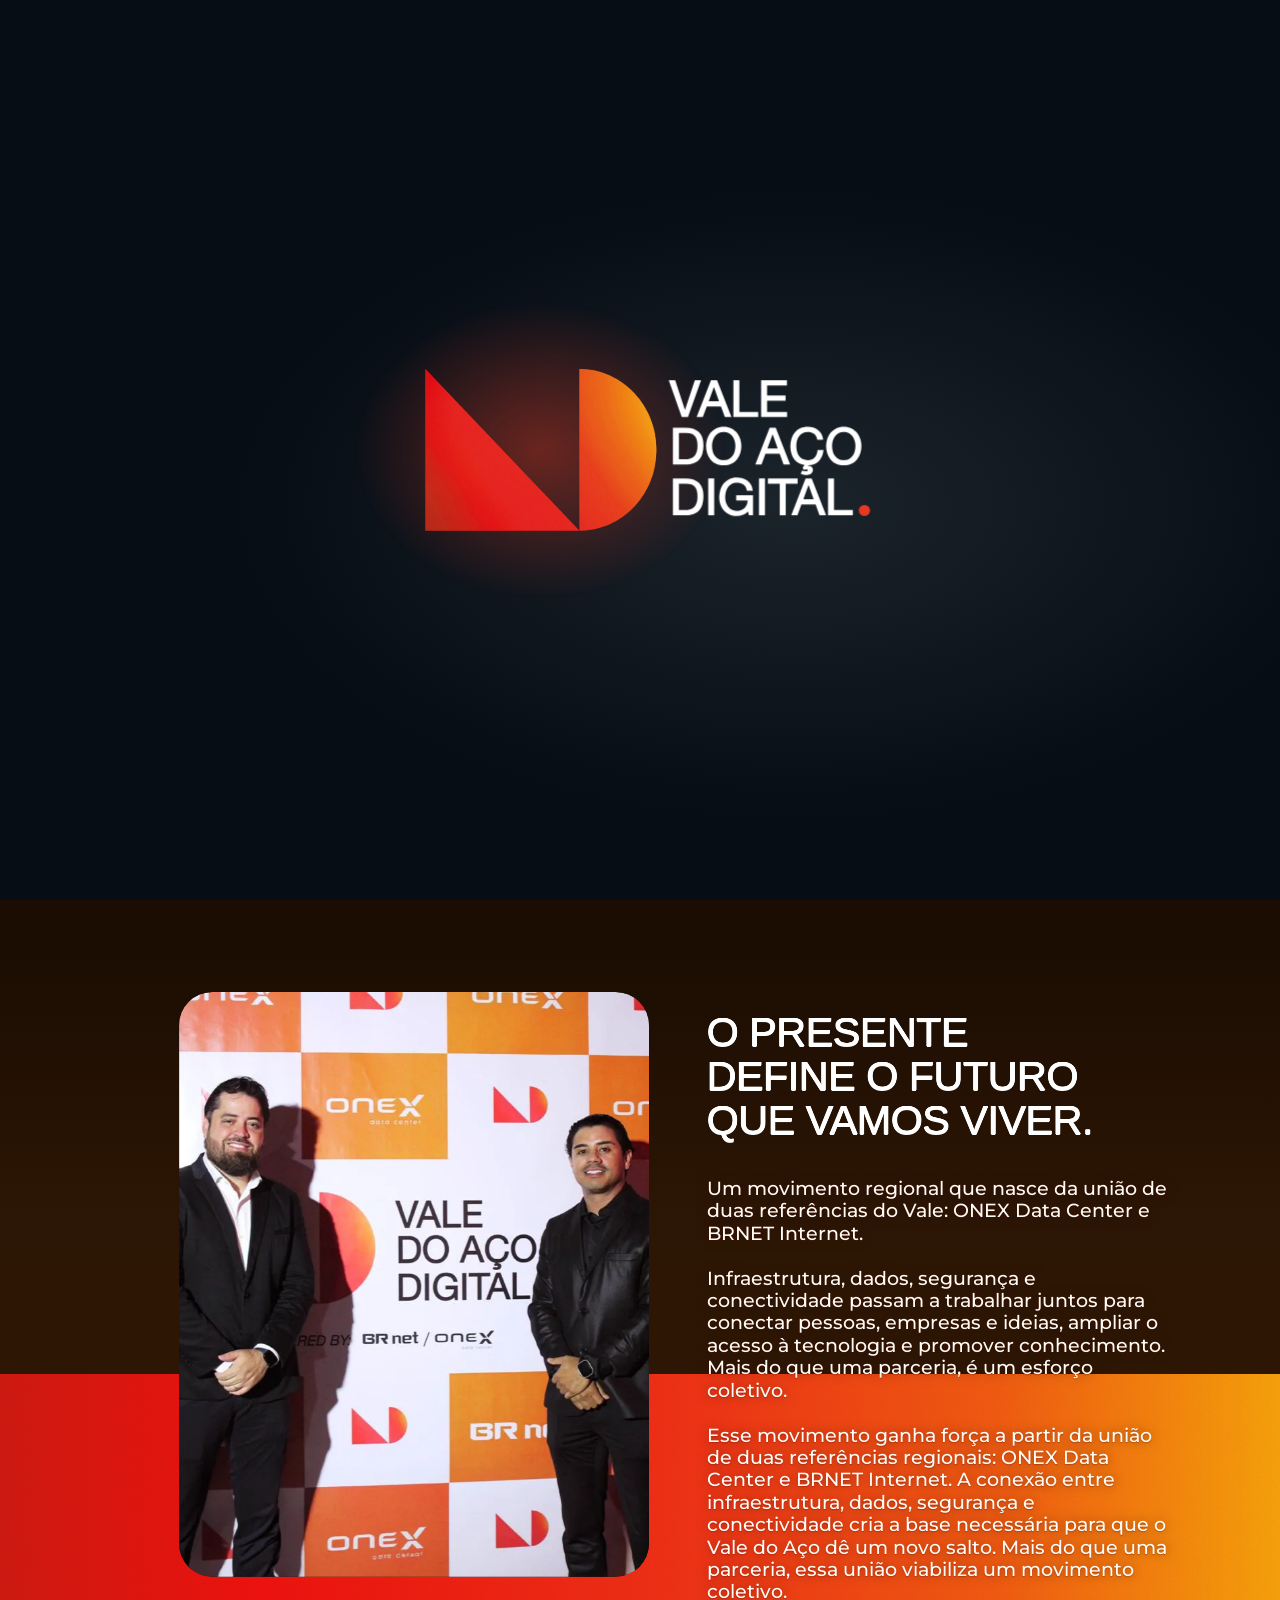
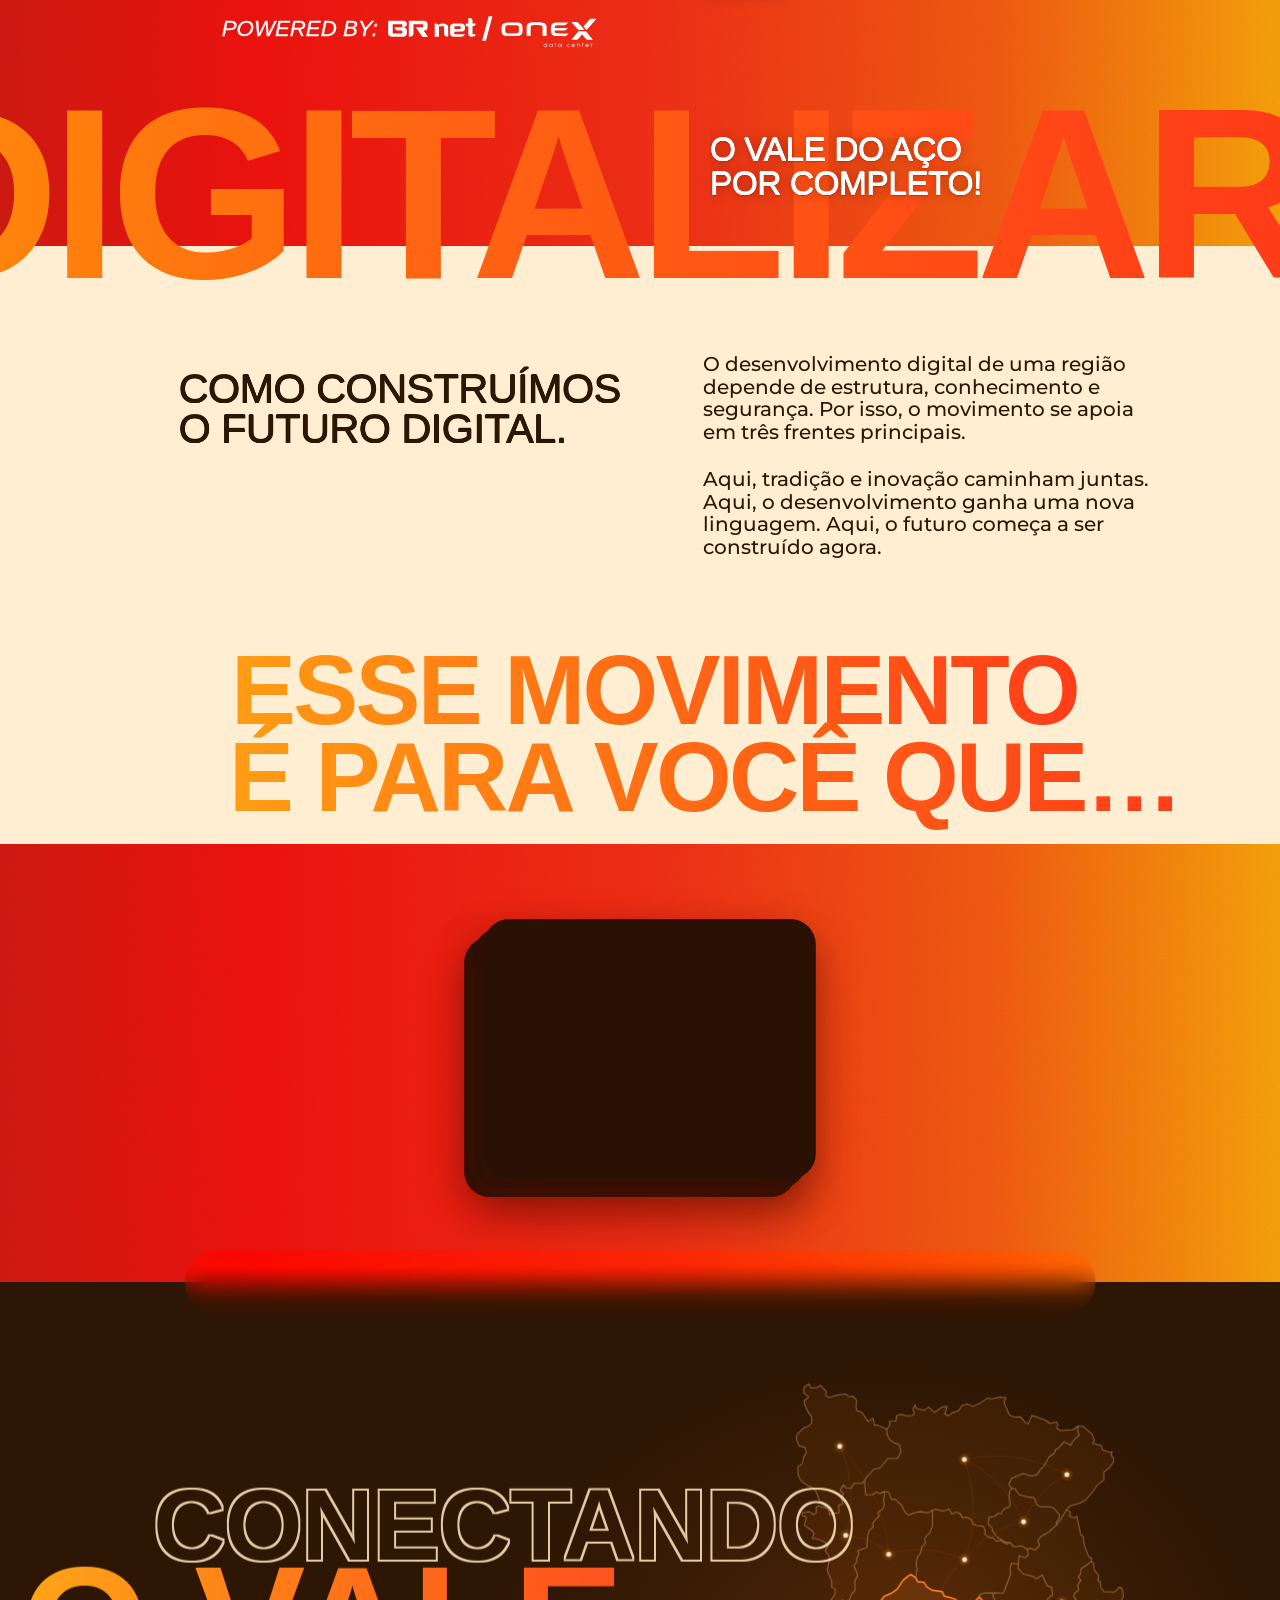
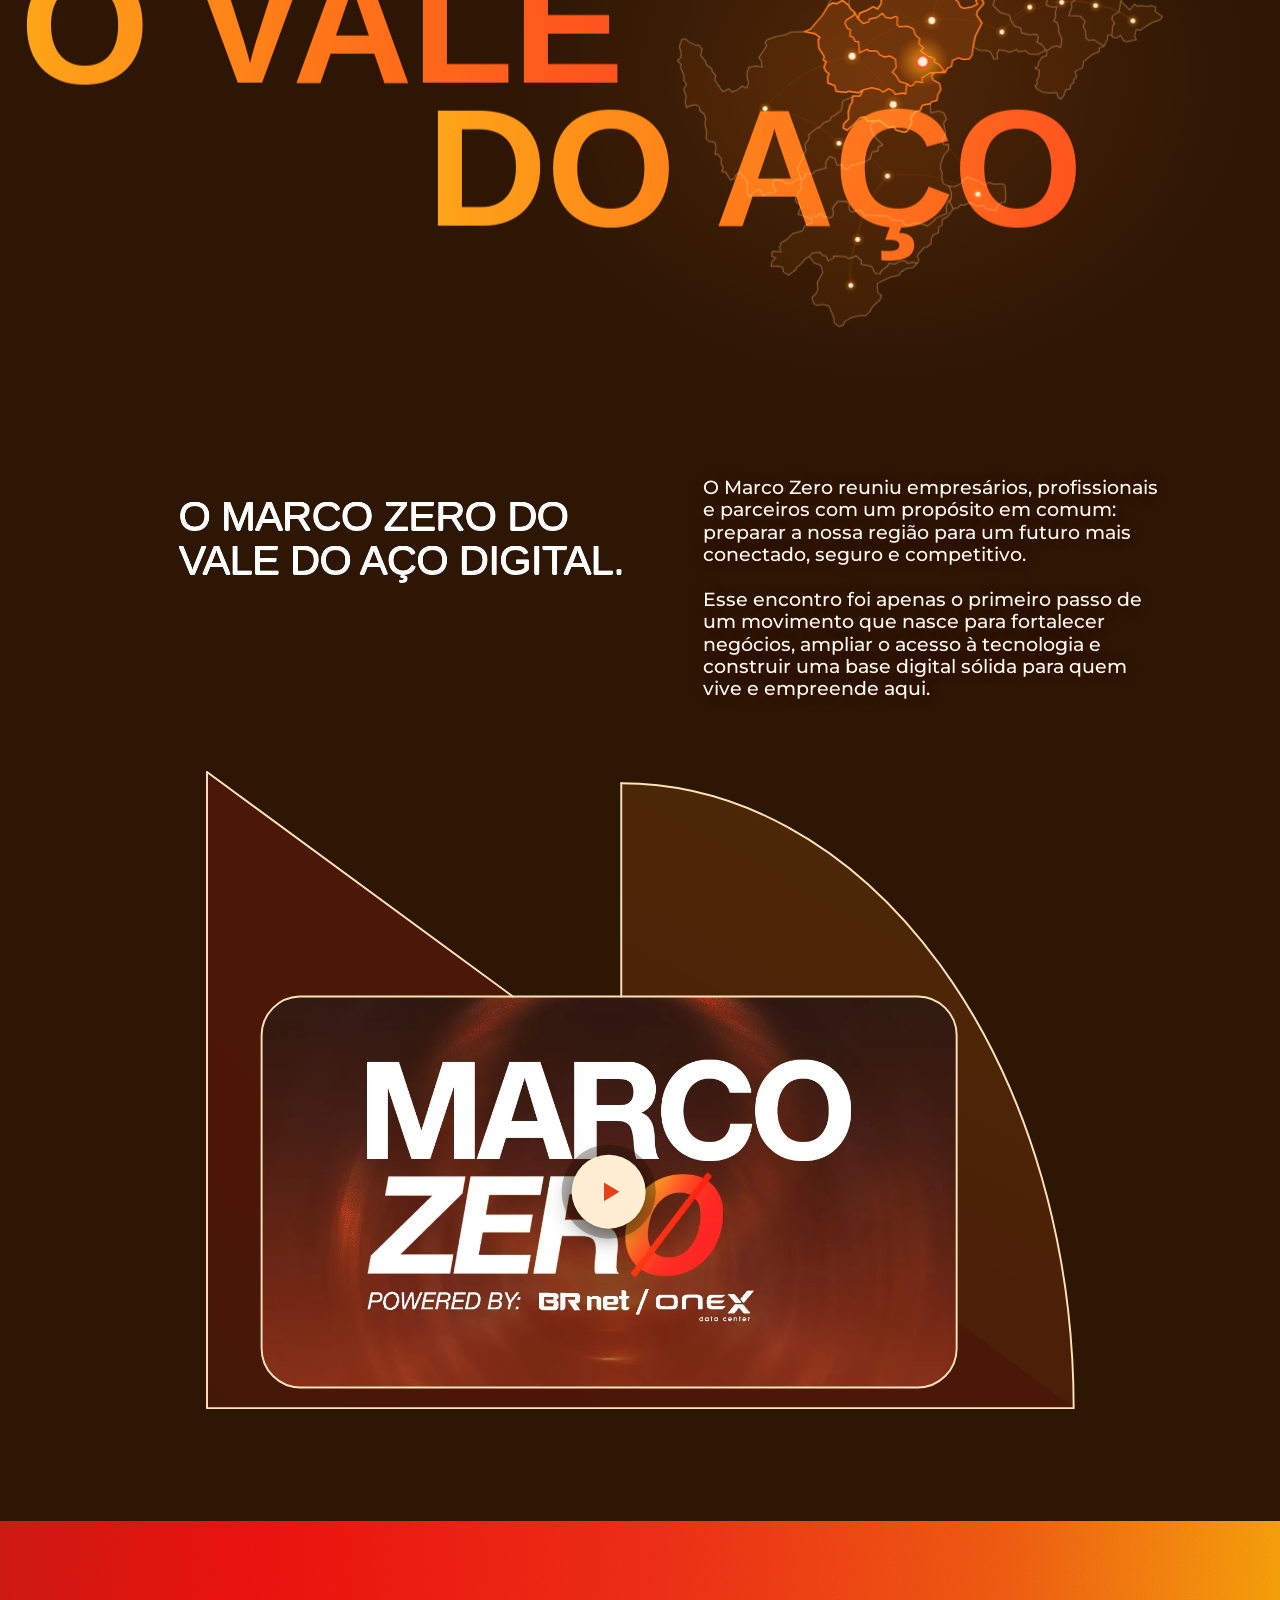
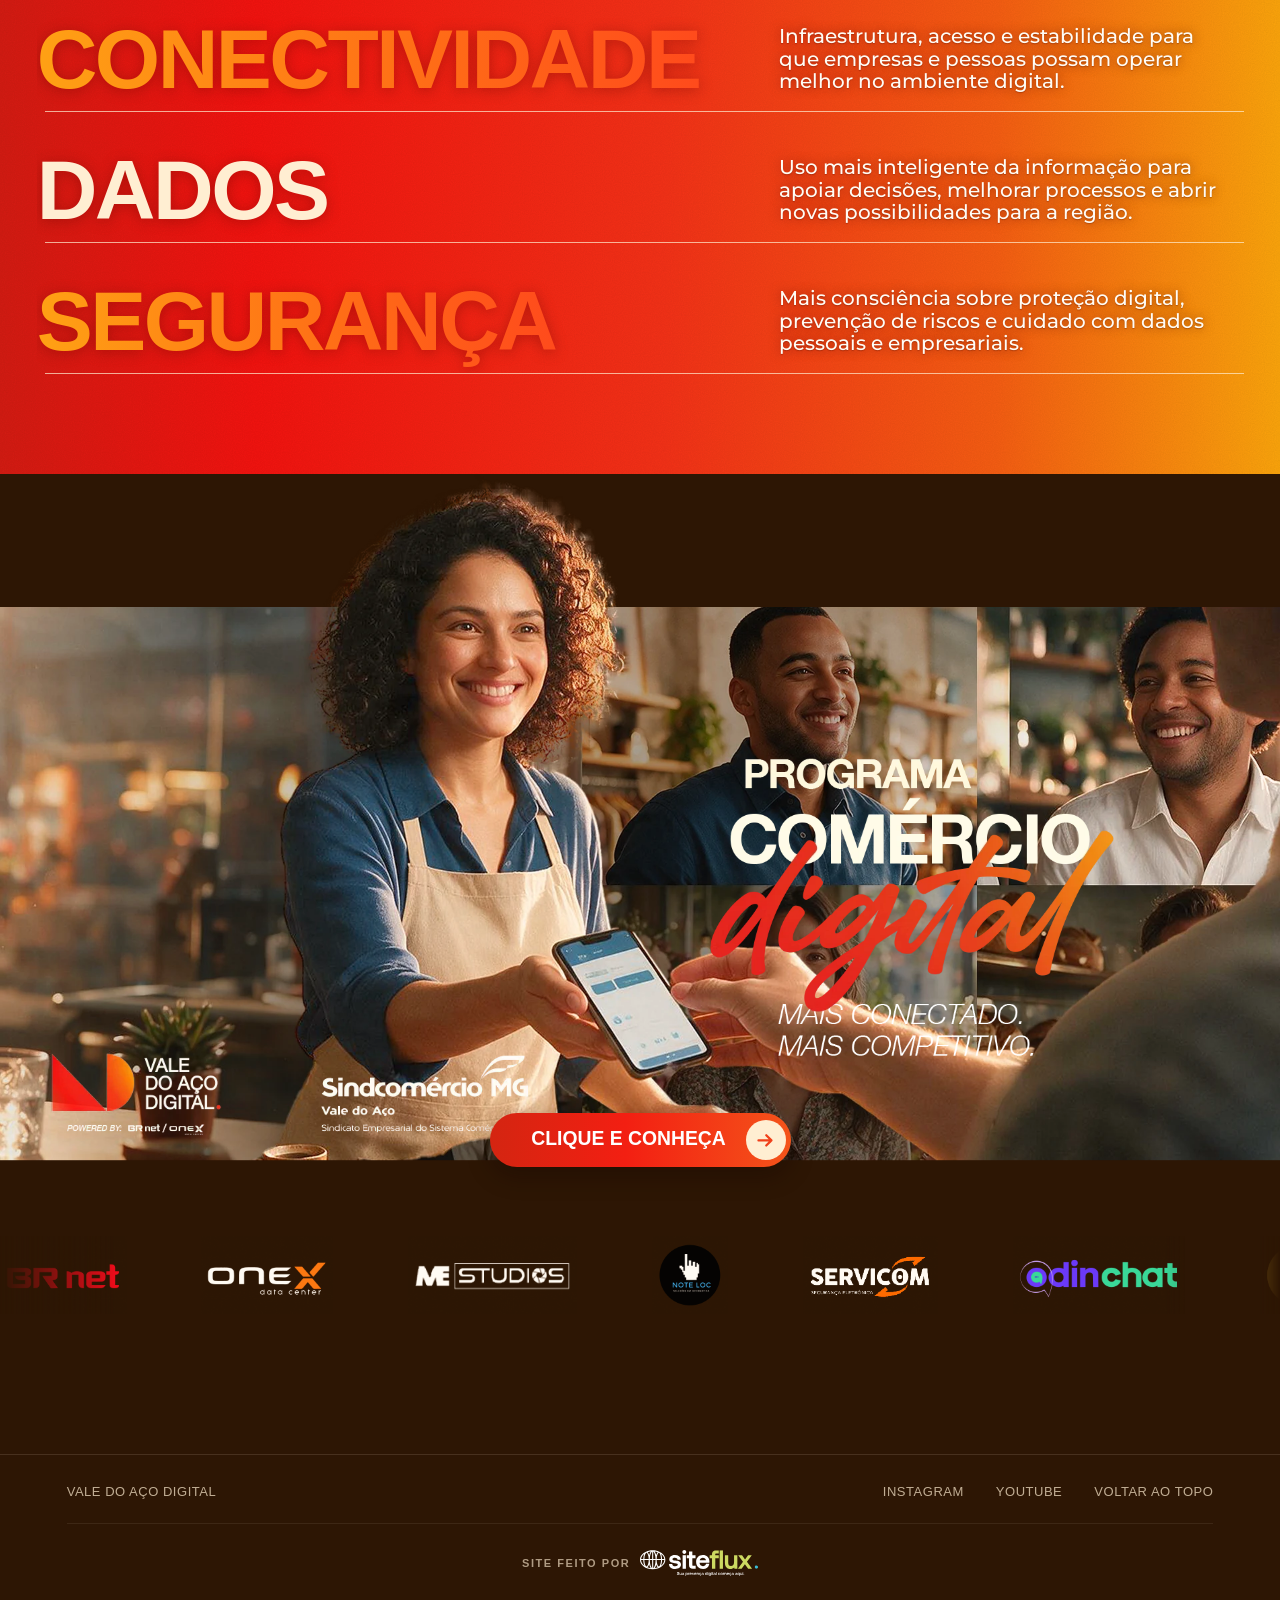
==== commit 55acf9b0: "Prévia: site institucional v1.9 (parallax do celular refeito na seção "como"; janela do chat menor) " ====
--- a/institucional/index.html
+++ b/institucional/index.html
@@ -25,7 +25,7 @@
   <link rel="preload" as="image" href="assets/img/hero-poster-inicio.jpg" fetchpriority="high">
   <link rel="preload" as="font" type="font/woff2" href="assets/fonts/montserrat-latin-400-700.woff2" crossorigin>
   <link rel="stylesheet" href="assets/css/abertura.css?v=1.5">
-  <link rel="stylesheet" href="assets/css/site.css?v=1.7">
+  <link rel="stylesheet" href="assets/css/site.css?v=1.9">
   <script>
     (function (d) {
       var c = 'js hero-top', seen = false;
@@ -291,7 +291,7 @@
     <!-- 2 · Como construímos: o letreiro atravessa a troca de fundo e anda com a rolagem -->
     <section class="como" id="como" aria-labelledby="t-como" data-tema="claro">
       <div class="letreiro" data-px-track>
-        <p class="letreiro__palavra" aria-hidden="true" data-px-x="-150" data-px-x-m="-55" data-px-gpu><span>DIGITALIZAR</span></p>
+        <p class="letreiro__palavra" aria-hidden="true" data-px-x="-150" data-px-x-m="-55" data-px-gpu data-px-m-css><span>DIGITALIZAR</span></p>
         <p class="letreiro__frase" data-px="-34" data-px-gpu data-rv="linhas">
           <span class="sr-only">Digitalizar </span>
           <span class="ln" style="--i:0"><span class="contorno-m">O Vale do Aço</span></span>
@@ -311,8 +311,8 @@
       </div>
 
       <p class="chamada" data-rv="linhas" data-px-track>
-        <span class="ln" style="--i:0" data-px-x="-44" data-px-gpu><span>Esse movimento</span></span>
-        <span class="ln" style="--i:1" data-px-x="44" data-px-gpu><span>é para você que…</span></span>
+        <span class="ln" style="--i:0" data-px-x="-44" data-px-gpu data-px-m-css><span><span class="cl">Esse</span> <span class="cl">movimento</span></span></span>
+        <span class="ln" style="--i:1" data-px-x="44" data-px-gpu data-px-m-css><span><span class="cl">é para</span> <span class="cl">você que…</span></span></span>
       </p>
     </section>
 
@@ -574,6 +574,6 @@
   </footer>
 
   <script src="assets/js/abertura.js?v=1.5" defer></script>
-  <script src="assets/js/site.js?v=1.7" defer></script>
+  <script src="assets/js/site.js?v=1.9" defer></script>
 </body>
 </html>
--- a/institucional/assets/css/site.css
+++ b/institucional/assets/css/site.css
@@ -636,7 +636,9 @@
      A linha interna leva a entrelinha (--lh) e um respiro acima e abaixo que a máscara de .ln guarda para os acentos (É, Ê) */
   .chamada { --lh: 0.92; margin-top: 64px; padding: 0 var(--lado) 6px; font-size: 13.6vw; }
   .chamada .ln { white-space: normal; }
-  .chamada .ln > span { width: auto; padding: 0.22em 0.06em 0.16em 0; line-height: var(--lh); text-wrap: balance; }
+  .chamada .ln > span { width: auto; padding: 0.22em 0 0.16em 0; line-height: var(--lh); }
+  .chamada .cl { display: block; width: max-content; padding-right: 0.06em; white-space: nowrap; }
+  .como__grade { overflow-x: clip; } /* as linhas do título entram de fora da tela (deslizes do celular, abaixo) */
 
   /* cartões em coluna; a pilha se forma na casa do meio (o de cima desce, o de baixo sobe) e abre na vertical */
   /* embaixo, espaço para a metade de cima da barra das chamadas (196 px de altura) */
@@ -710,6 +712,7 @@
   .presente__acoes { padding-bottom: 24vw; }
   .letreiro__frase { top: -9.6vw; font-size: 5vw; }
   .chamada { font-size: 8.6vw; } /* aqui cada metade cabe numa linha, como no desktop */
+  .chamada .cl { display: inline-block; }
   .como__grade .t2 { font-size: clamp(36px, 6.2vw, 52px); }
   .presente__texto .t2 { font-size: clamp(40px, 6.6vw, 56px); }
   .publicos { padding-block: 64px 170px; }
@@ -758,5 +761,66 @@
 /* fora de cena durante a intro e com o menu aberto: o widget usa z-index 999999 e ficaria por cima dos dois */
 #my-widget-container { transition: opacity 0.4s ease, visibility 0s; }
 .intro-on #my-widget-container, .menu-aberto #my-widget-container { opacity: 0; visibility: hidden; transition: opacity 0.25s ease, visibility 0s 0.25s; }
-/* até 480 px a conversa abre em tela cheia e já tem o seu × no alto; o botão flutuante (que vira um X) cobria o microfone do campo */
-@media (max-width: 480px) { #my-widget-container:has(#my-widget-window.open) #my-widget-button { opacity: 0; visibility: hidden; pointer-events: none; } }
+/* janela da conversa: o widget a abre com 494 × 676 px fixos e 100 px embaixo para o botão, sem limite de altura. Numa tela de
+   notebook (≈ 650 px úteis de altura) o topo saía da tela. Aqui ela fica menor (400 × 600) e nunca passa da área visível; a sombra
+   roxa do widget vira a do site. Em tela baixa (celular deitado) ela abre em tela cheia, como o próprio widget faz até 480 px de
+   largura. O "html" na frente vence as regras do widget, que entram depois desta folha. */
+@media (min-width: 481px) {
+  html #my-widget-window { width: 400px; height: 600px; max-width: calc(100vw - 40px); max-height: calc(100vh - 116px); box-shadow: 0 14px 44px rgba(45, 22, 4, 0.34), 0 4px 16px rgba(0, 0, 0, 0.12); }
+  @supports (height: 100svh) { html #my-widget-window { max-height: calc(100svh - 116px); } }
+}
+@media (min-width: 481px) and (max-height: 520px) {
+  html #my-widget-window { top: 0; right: 0; bottom: 0; left: 0; width: 100%; height: 100%; max-width: none; max-height: none; border-radius: 0; }
+}
+/* com a conversa em tela cheia (até 480 px de largura ou tela baixa) ela já tem o seu × no alto: o botão flutuante, que vira um X,
+   cobria o microfone do campo */
+@media (max-width: 480px), (max-height: 520px) { #my-widget-container:has(#my-widget-window.open) #my-widget-button { opacity: 0; visibility: hidden; pointer-events: none; } }
+
+/* ---------- deslizes do celular (até 899 px) ----------
+   Na seção "como" o parallax do celular é conduzido pela rolagem no compositor (animation-timeline: view()), colado ao dedo, sem
+   esperar o JS a cada quadro. Cada peça entra de um lado, assenta alinhada enquanto está na faixa de leitura e sai pelo lado oposto:
+   o mesmo cruzamento das linhas do desktop, com amplitude de celular. Cada peça usa a própria passagem pela tela (cover 0% → 100%),
+   então as de baixo chegam um pouco depois, em cascata. A palavra fica inteira de 34% a 84% da passagem — da parte de baixo da tela
+   até perto do topo —, e a chamada alterna os lados linha a linha (ESSE ←, MOVIMENTO →, É PARA ←, VOCÊ QUE… →).
+   Só onde o navegador faz isso; nos outros, e com movimento reduzido, fica o deslize curto do site.js (data-px-m-css no HTML). */
+@media (max-width: 899px) and (prefers-reduced-motion: no-preference) {
+  @supports (animation-timeline: view()) {
+    .letreiro__palavra, .letreiro__frase .ln, .como__grade .t2 .ln, .chamada .cl {
+      animation-duration: auto; animation-fill-mode: both; animation-timing-function: linear;
+      animation-timeline: view(); animation-range: cover 0% cover 100%;
+    }
+    .letreiro__palavra { animation-name: dz-palavra; }
+    .letreiro__frase .ln:nth-child(2) { animation-name: dz-frase-1; } /* o 1º filho é o texto só para leitor de tela */
+    .letreiro__frase .ln:nth-child(3) { animation-name: dz-frase-2; }
+    .como__grade .t2 .ln:nth-child(1) { animation-name: dz-titulo-esq; }
+    .como__grade .t2 .ln:nth-child(2) { animation-name: dz-titulo-dir; }
+    .chamada .ln .cl:nth-child(1) { animation-name: dz-esq; }
+    .chamada .ln .cl:nth-child(2) { animation-name: dz-dir; }
+    /* o degradê sai da linha inteira e vai para cada parte: num elemento que desliza ele não acompanharia o texto */
+    /* a máscara de cada linha recorta só na vertical: com overflow hidden ela virava contêiner de rolagem e prendia a linha do tempo
+       das partes (view() olharia para ela, não para a página); e o recorte lateral cortaria as partes na margem */
+    .chamada .ln { overflow-x: visible; overflow-y: clip; }
+    .chamada .ln > span { background: none; }
+    .chamada .cl { background: var(--grad-texto); -webkit-background-clip: text; background-clip: text; color: transparent; }
+  }
+}
+/* entrada desacelerando, saída acelerando; o trecho parado é o da leitura */
+@keyframes dz-palavra {
+  0% { translate: 72vw 0; animation-timing-function: cubic-bezier(0.2, 0.7, 0.25, 1); }
+  34%, 84% { translate: 0 0; animation-timing-function: cubic-bezier(0.55, 0, 0.8, 0.45); }
+  100% { translate: -32vw 0; }
+}
+@keyframes dz-frase-1 { 0% { translate: 62vw 0; animation-timing-function: cubic-bezier(0.2, 0.7, 0.25, 1); } 40%, 100% { translate: 0 0; } }
+@keyframes dz-frase-2 { 0% { translate: 92vw 0; animation-timing-function: cubic-bezier(0.2, 0.7, 0.25, 1); } 46%, 100% { translate: 0 0; } }
+@keyframes dz-titulo-esq { 0% { translate: -46vw 0; animation-timing-function: cubic-bezier(0.2, 0.7, 0.25, 1); } 38%, 100% { translate: 0 0; } }
+@keyframes dz-titulo-dir { 0% { translate: 46vw 0; animation-timing-function: cubic-bezier(0.2, 0.7, 0.25, 1); } 42%, 100% { translate: 0 0; } }
+@keyframes dz-esq {
+  0% { translate: -64vw 0; animation-timing-function: cubic-bezier(0.2, 0.7, 0.25, 1); }
+  32%, 80% { translate: 0 0; animation-timing-function: cubic-bezier(0.55, 0, 0.8, 0.45); }
+  100% { translate: 34vw 0; }
+}
+@keyframes dz-dir {
+  0% { translate: 64vw 0; animation-timing-function: cubic-bezier(0.2, 0.7, 0.25, 1); }
+  32%, 80% { translate: 0 0; animation-timing-function: cubic-bezier(0.55, 0, 0.8, 0.45); }
+  100% { translate: -34vw 0; }
+}
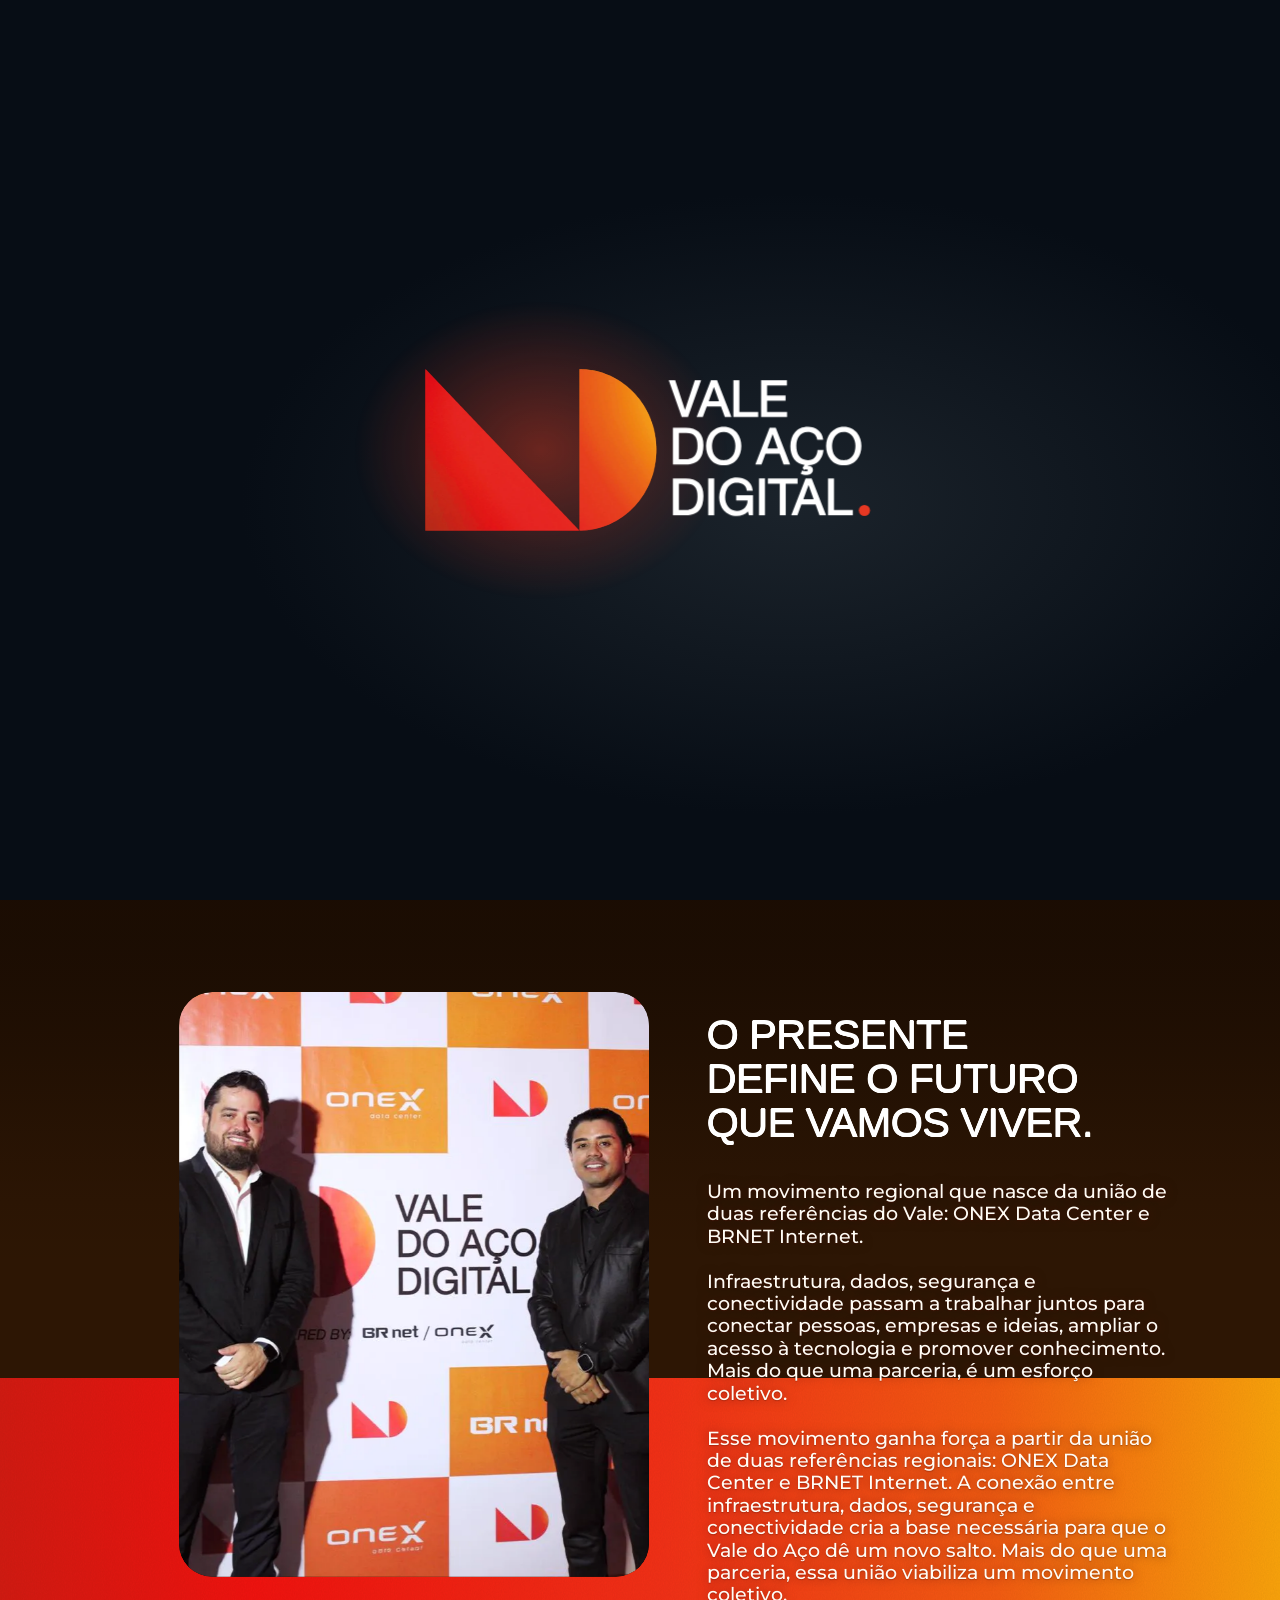
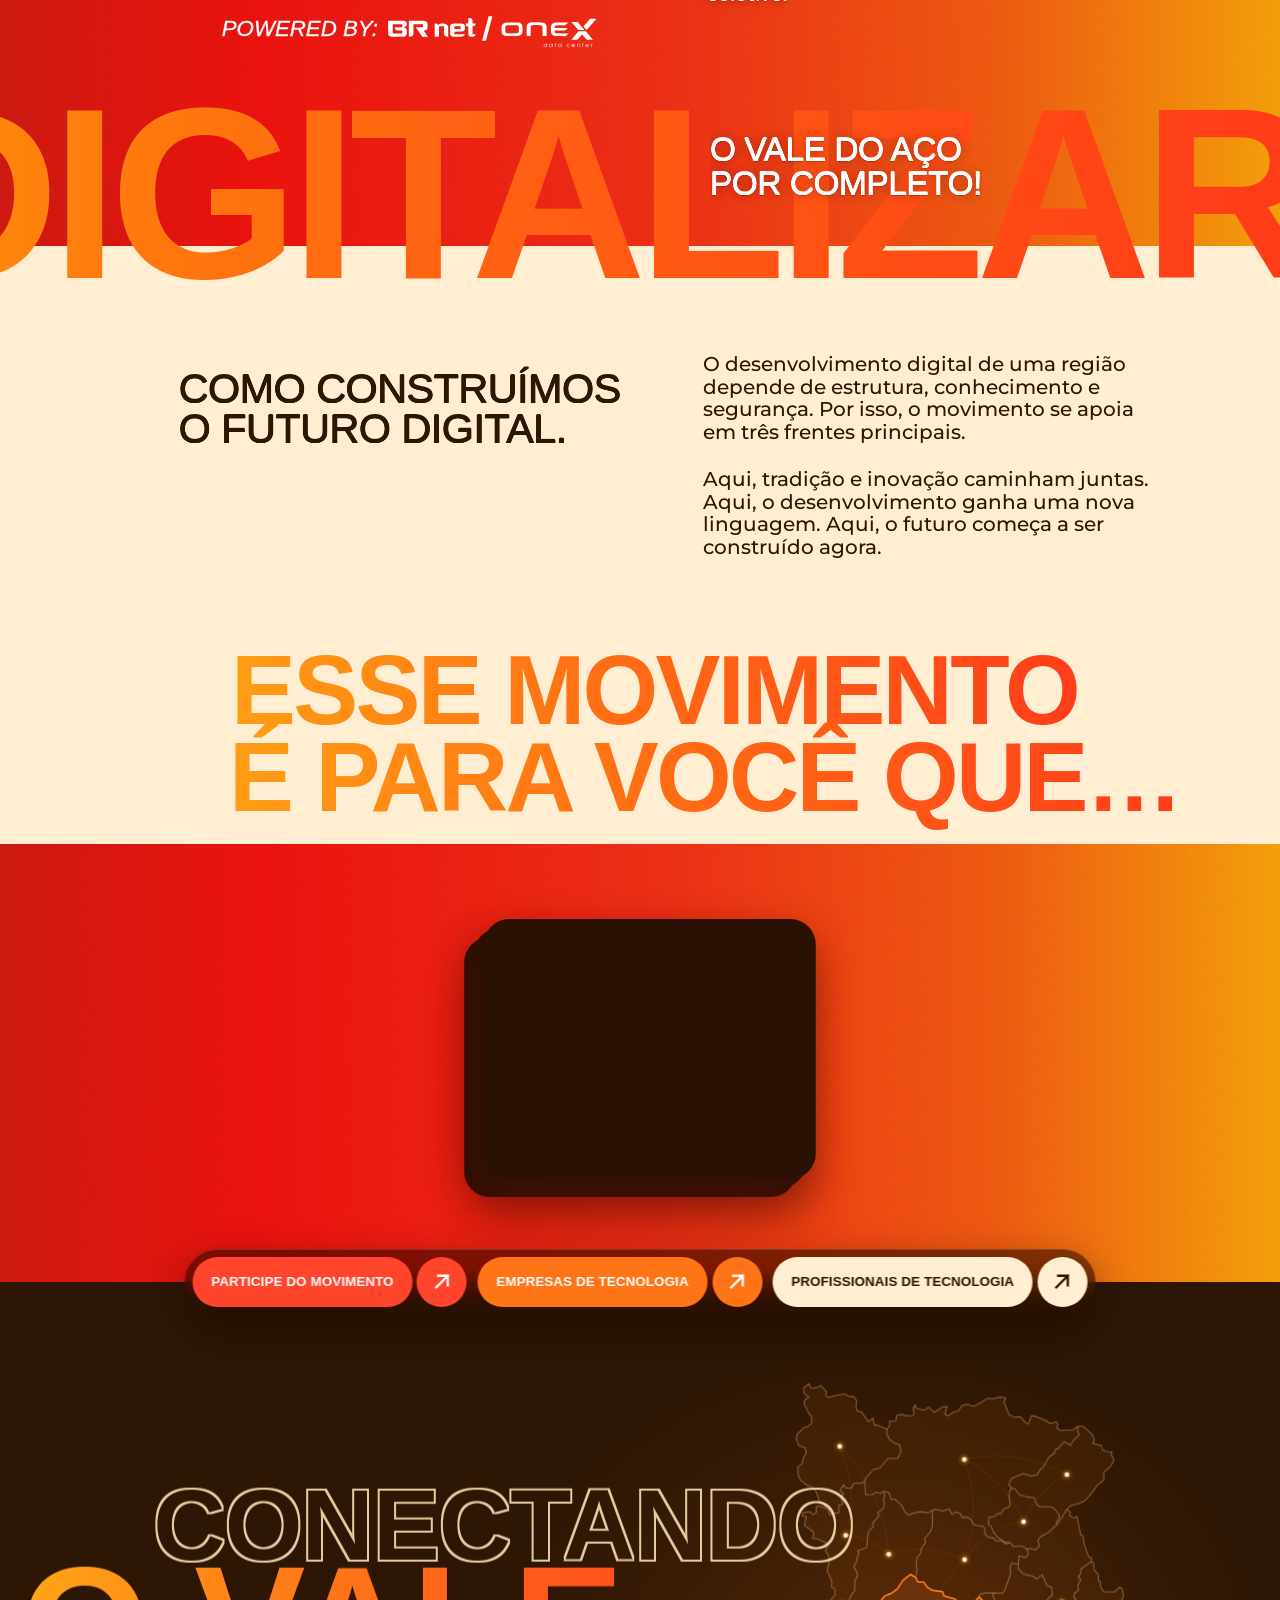
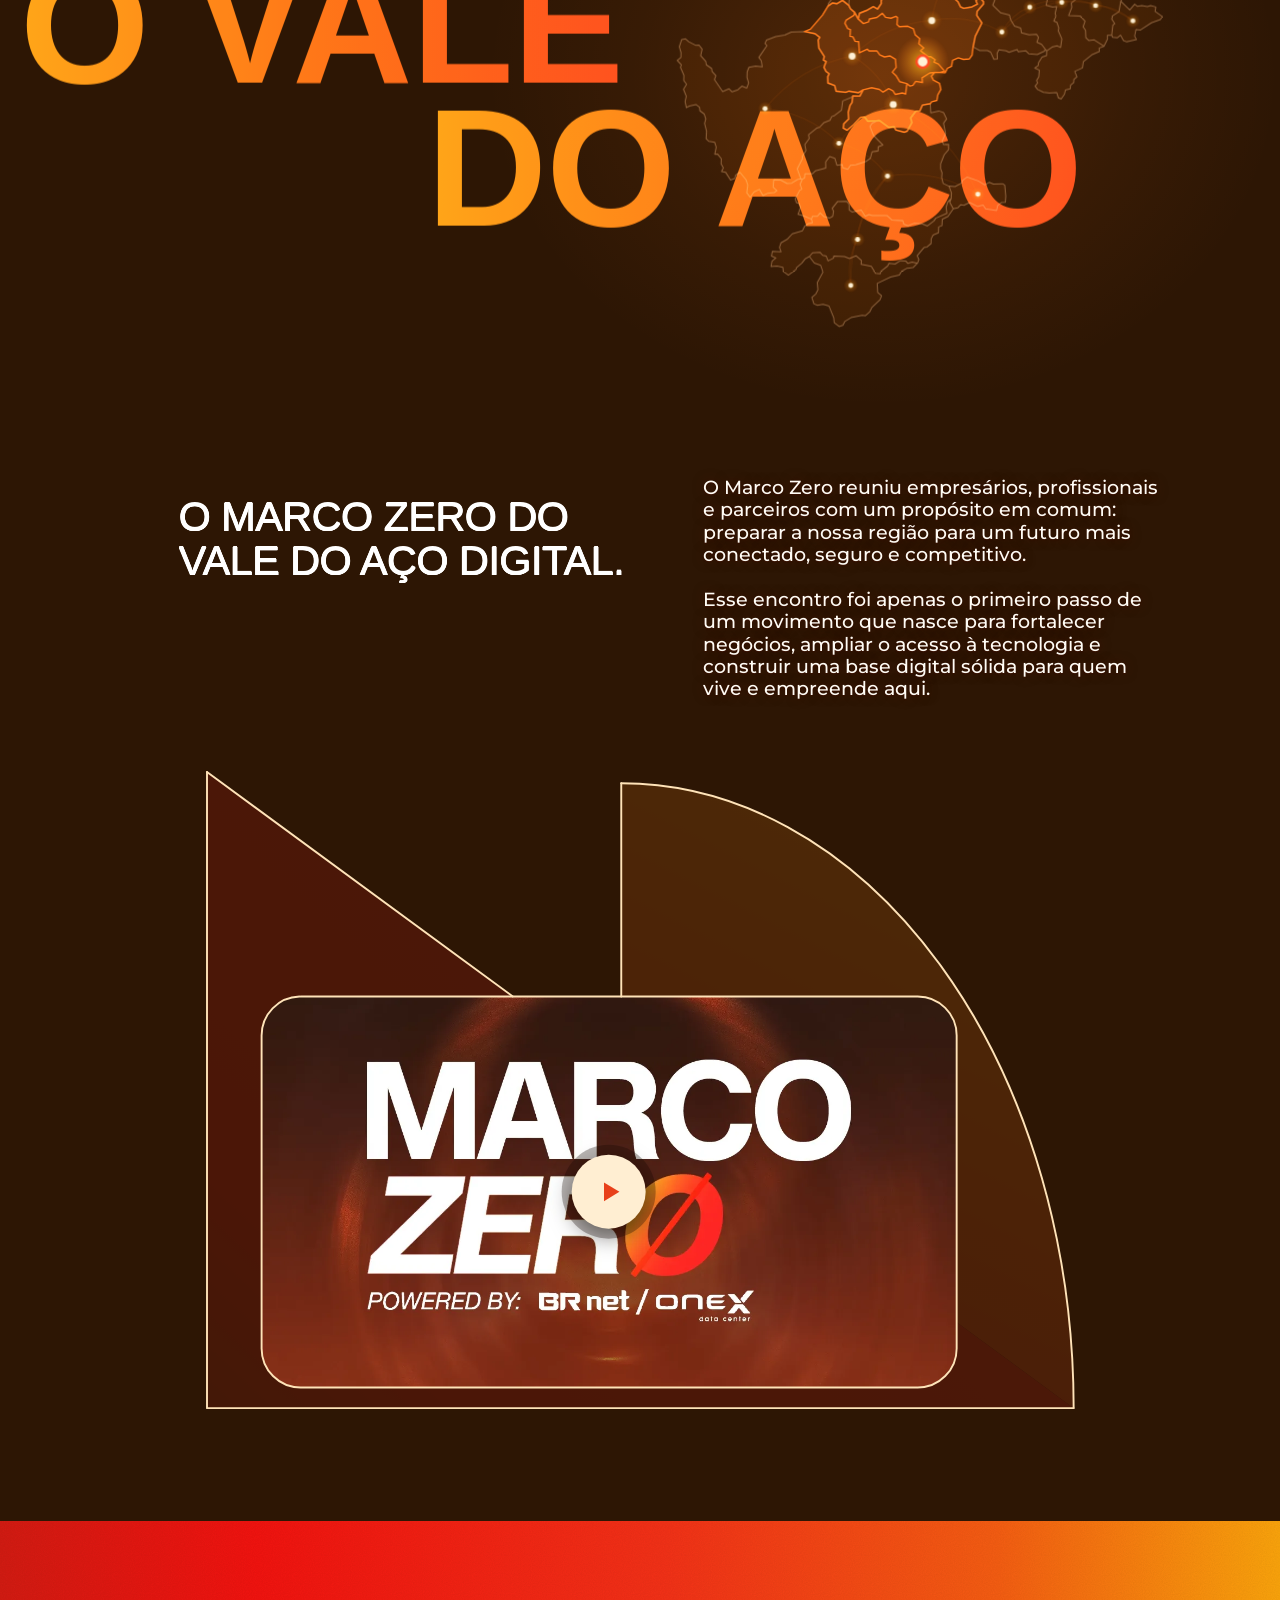
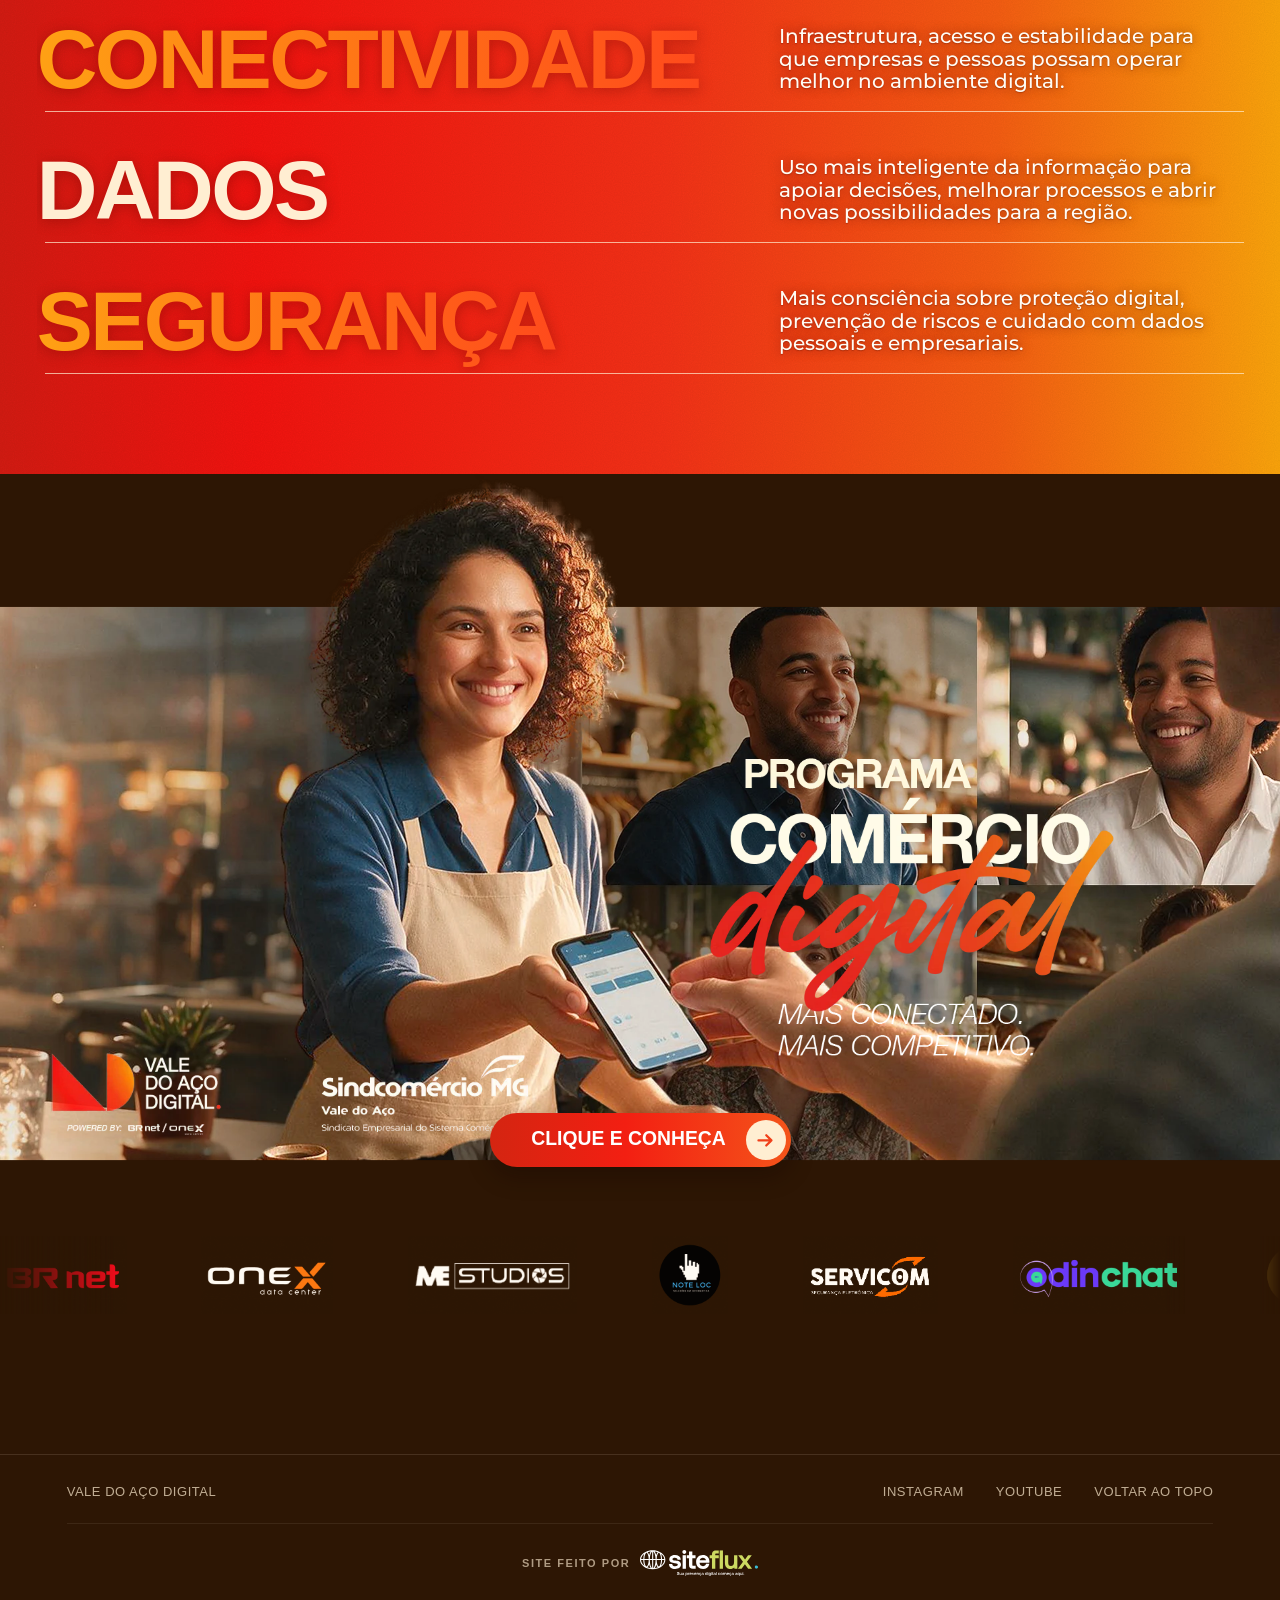
==== commit 4488eae4: "Prévia: ícone do chat (ICON_ODIN) nas cores do site, no institucional (v1.10) e na página raiz - Íco" ====
--- a/institucional/index.html
+++ b/institucional/index.html
@@ -25,7 +25,7 @@
   <link rel="preload" as="image" href="assets/img/hero-poster-inicio.jpg" fetchpriority="high">
   <link rel="preload" as="font" type="font/woff2" href="assets/fonts/montserrat-latin-400-700.woff2" crossorigin>
   <link rel="stylesheet" href="assets/css/abertura.css?v=1.5">
-  <link rel="stylesheet" href="assets/css/site.css?v=1.9">
+  <link rel="stylesheet" href="assets/css/site.css?v=1.10">
   <script>
     (function (d) {
       var c = 'js hero-top', seen = false;
@@ -39,15 +39,17 @@
     })(document.documentElement);
   </script>
   <!-- chat (OdinChat). O carregador sai já no início, sem travar a página (async, conexão adiantada); a janela da conversa só
-       carrega quando a pessoa abre o chat. As cores do painel do OdinChat (roxo e ciano) são trocadas aqui pelas do site: o
+       carrega quando a pessoa abre o chat. As cores do painel do OdinChat (roxo e ciano) e o ícone do botão são trocados aqui pelos do site: o
        carregador grava a configuração em window.__WIDGET_CONFIG e este setter mistura o tema do site antes de o widget desenhar o
        botão (e antes de mandar a configuração para a janela da conversa). Se um dia o carregador mudar, o load aplica o mesmo
-       tema pela API do widget (MyWidget.setConfig). O balão do ícone e a saída de cena durante a intro e o menu estão em site.css. -->
+       tema pela API do widget (MyWidget.setConfig). O tamanho da janela e a saída de cena durante a intro e o menu estão em site.css. -->
   <link rel="preconnect" href="https://api.odinchat.com.br">
   <script>
     (function (w) {
       var site = {
-        buttonColor: 'linear-gradient(135deg, #e3291a 0%, #f4541a 55%, #fb8f12 100%)', buttonBorderColor: '#f0401a',
+        // botão: o ícone do chat (anel laranja, balão creme) cobre o botão. O anel é um pouco mais largo que alto (256 × 244): o fundo
+        // leva o mesmo degradê dele, na mesma direção, para a fresta de cima e de baixo não aparecer como uma borda escura
+        buttonColor: 'linear-gradient(135deg, #ffa51c 0%, #f4541a 50%, #d92011 100%)', buttonBorderColor: '#f0401a', buttonIcon: 'assets/img/chat-icone.svg', buttonIconScale: 'full',
         theme: {
           headerBackground: '#2d1604', headerTextColor: '#ffeed2', chatBackground: '#fff6e8',
           userMessageBackground: '#e8401a', userMessageTextColor: '#ffffff', agentMessageBackground: '#ffffff', agentMessageTextColor: '#2d1604',
--- a/institucional/assets/css/site.css
+++ b/institucional/assets/css/site.css
@@ -754,10 +754,7 @@
 }
 
 /* ---------- chat (OdinChat) ---------- */
-/* o widget traz o balão do botão com roxo e ciano fixos no SVG: aqui ele ganha as cores do site (CSS vence o atributo do SVG).
-   O resto (botão em degradê, cabeçalho, mensagens, campo) vem da configuração montada no <head> do index.html */
-#my-widget-button svg path:first-child { fill: #ffeed2; stroke: #ffeed2; }
-#my-widget-button svg path:nth-child(2) { stroke: #ffffff; }
+/* cores, ícone do botão (assets/img/chat-icone.svg) e tema da conversa vêm da configuração montada no <head> do index.html */
 /* fora de cena durante a intro e com o menu aberto: o widget usa z-index 999999 e ficaria por cima dos dois */
 #my-widget-container { transition: opacity 0.4s ease, visibility 0s; }
 .intro-on #my-widget-container, .menu-aberto #my-widget-container { opacity: 0; visibility: hidden; transition: opacity 0.25s ease, visibility 0s 0.25s; }
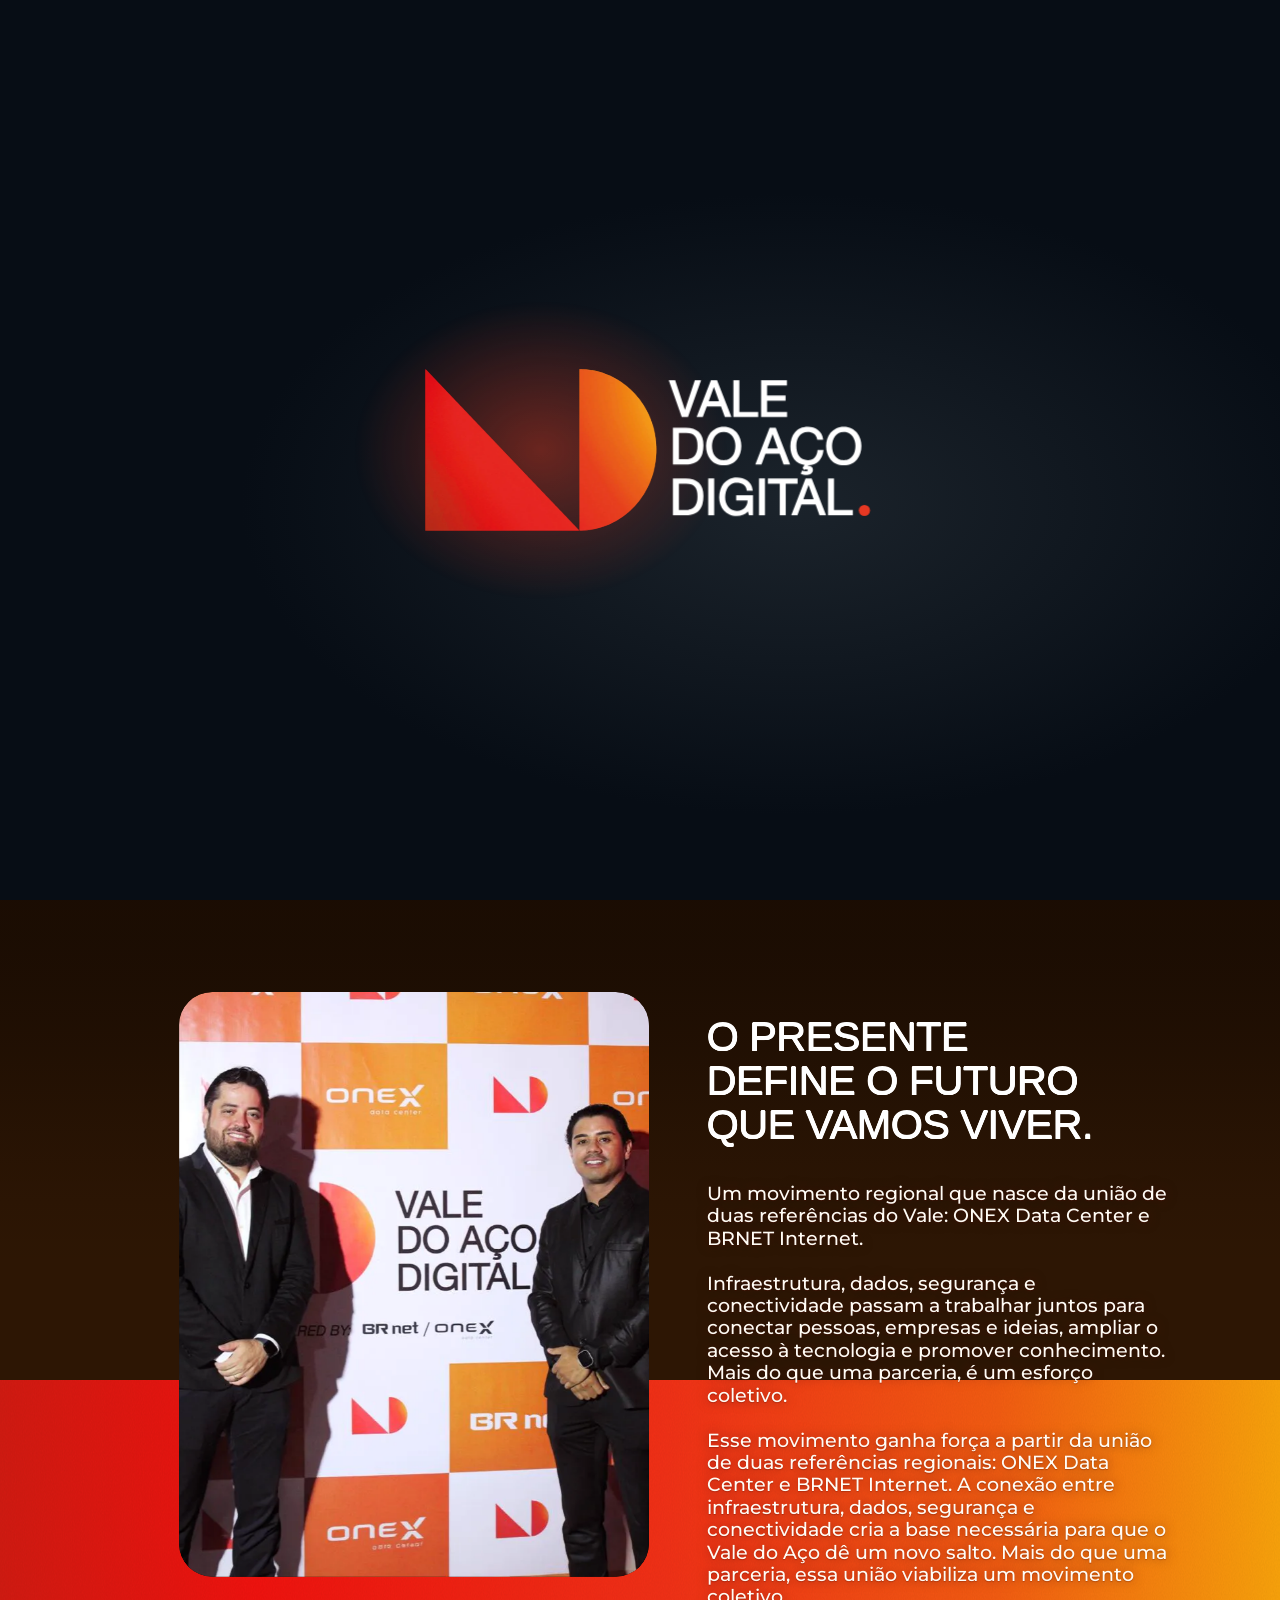
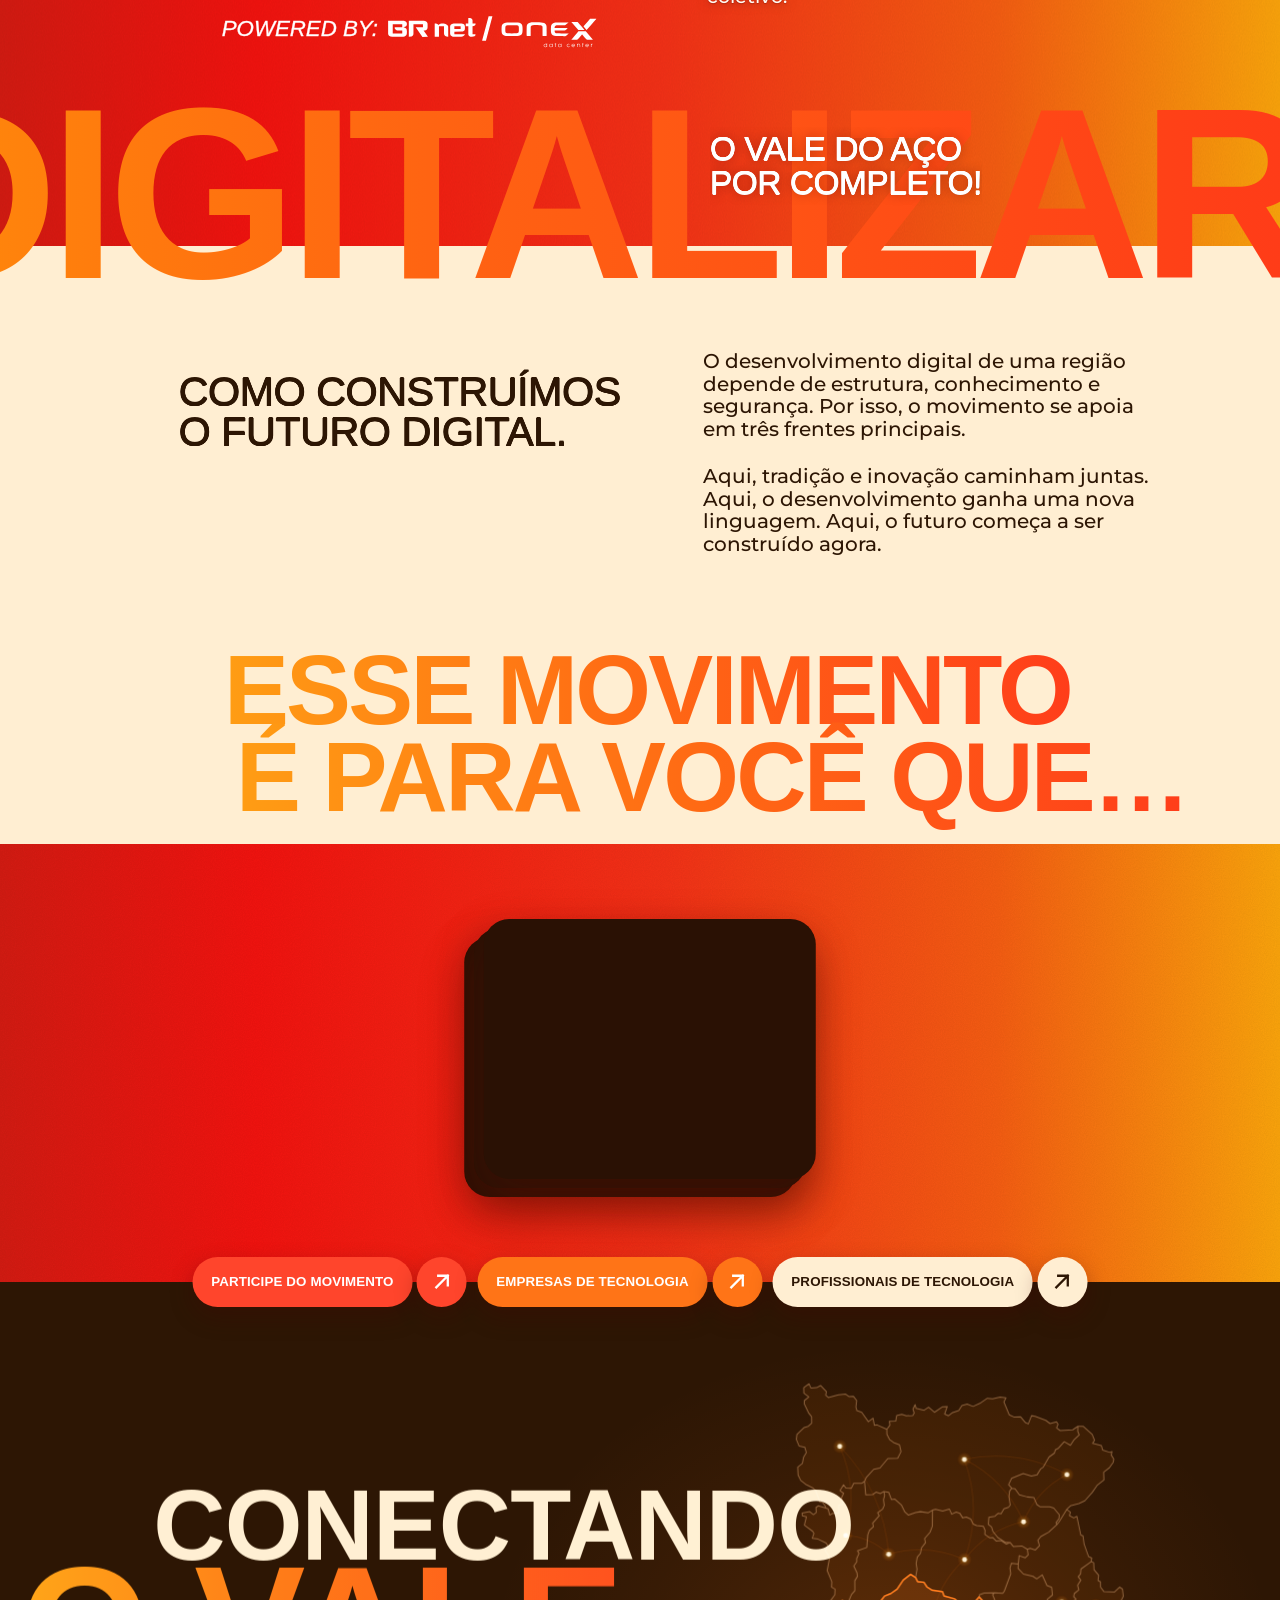
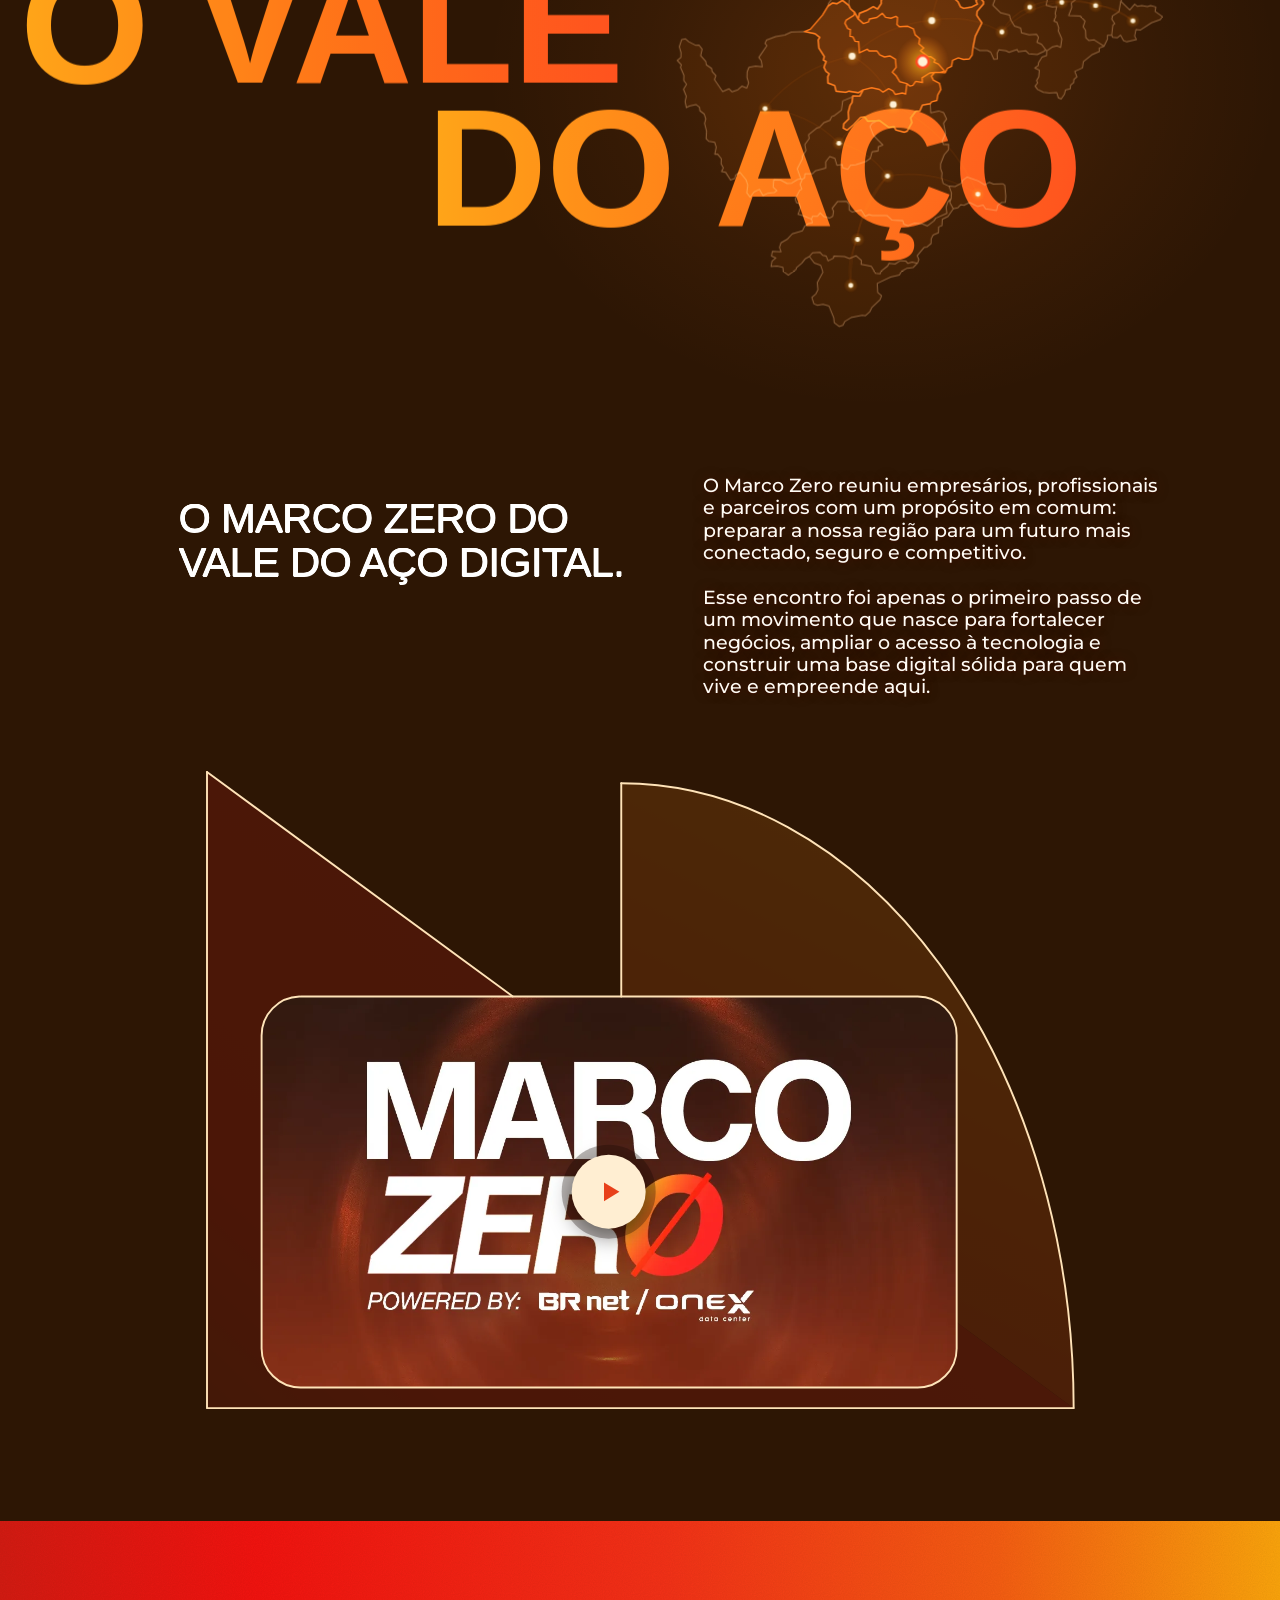
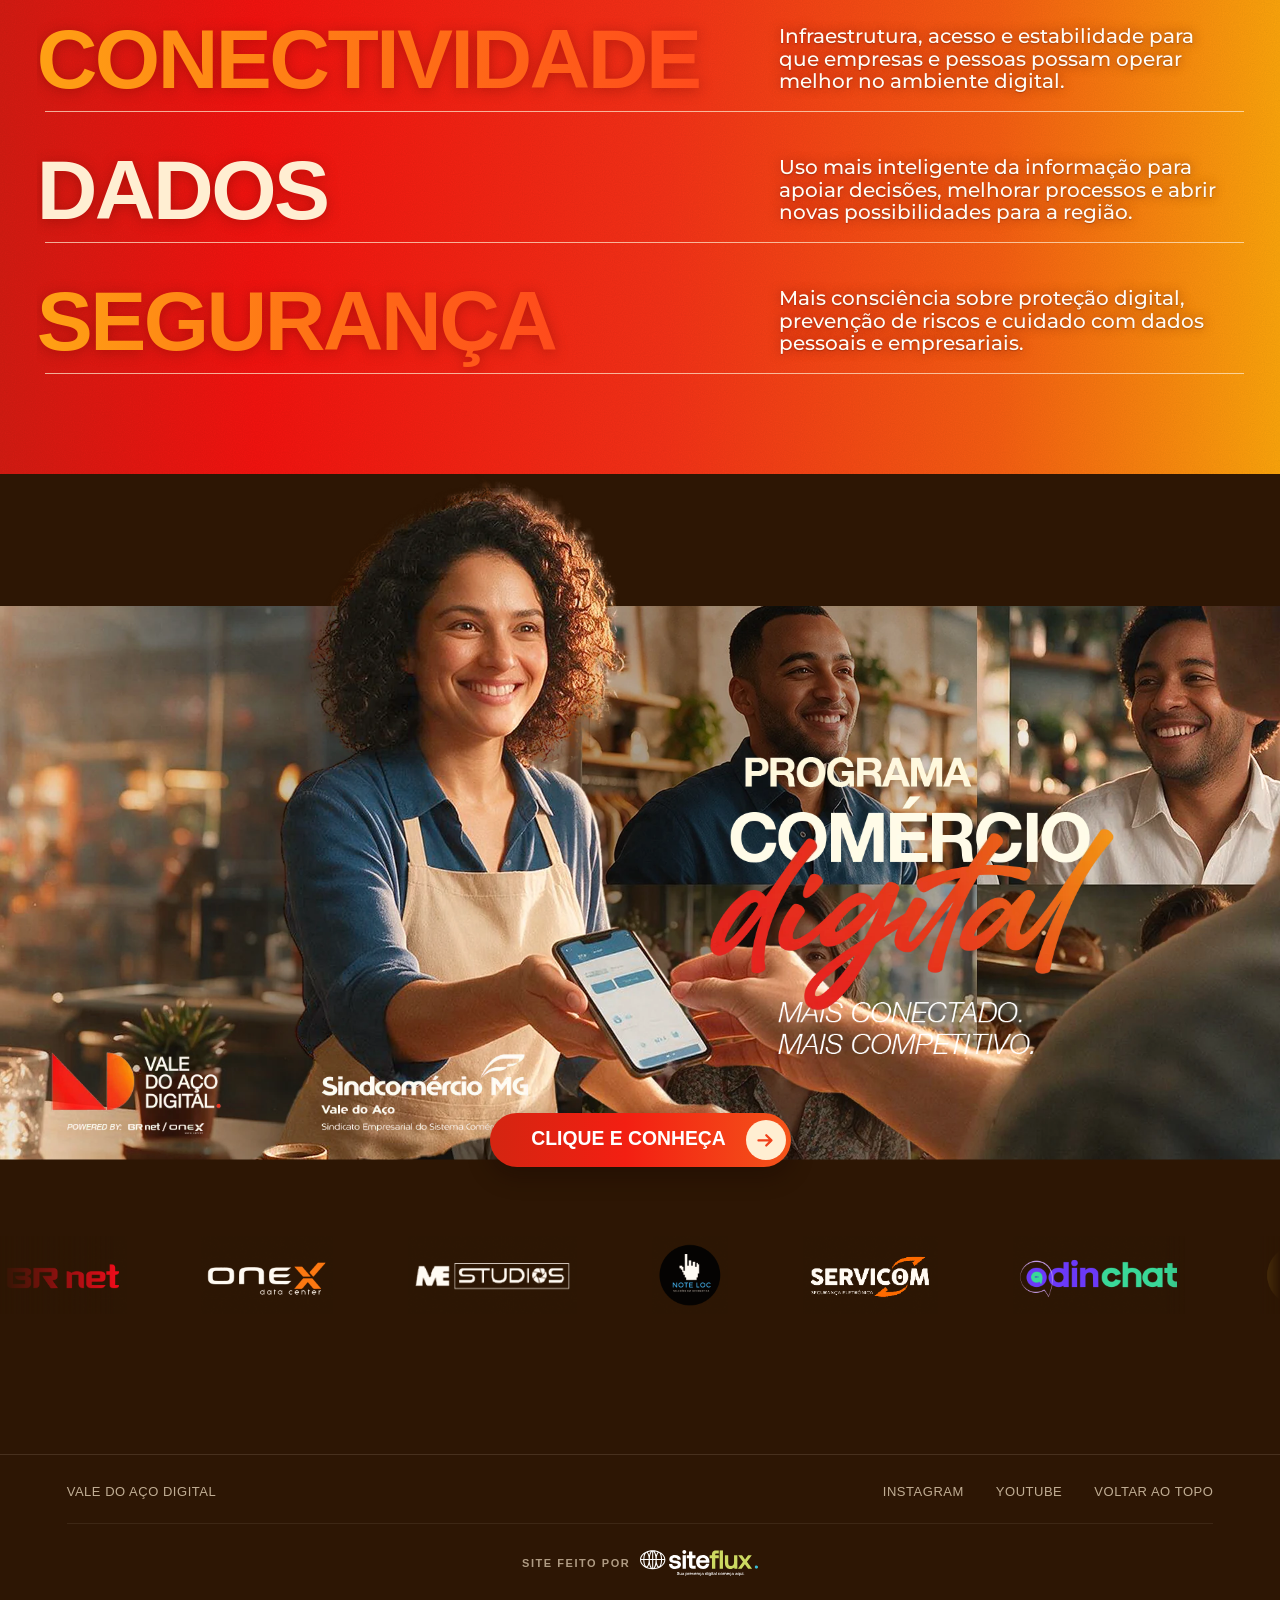
==== commit e6894df4: "Prévia: site institucional v1.11 (formulários no estilo Typeform, chamadas sem a barra de vidro, "Co" ====
--- a/institucional/index.html
+++ b/institucional/index.html
@@ -25,7 +25,7 @@
   <link rel="preload" as="image" href="assets/img/hero-poster-inicio.jpg" fetchpriority="high">
   <link rel="preload" as="font" type="font/woff2" href="assets/fonts/montserrat-latin-400-700.woff2" crossorigin>
   <link rel="stylesheet" href="assets/css/abertura.css?v=1.5">
-  <link rel="stylesheet" href="assets/css/site.css?v=1.10">
+  <link rel="stylesheet" href="assets/css/site.css?v=1.11">
   <script>
     (function (d) {
       var c = 'js hero-top', seen = false;
@@ -120,10 +120,9 @@
 </head>
 <body id="topo">
   <a class="skip" href="#conteudo">Ir para o conteúdo</a>
-  <!-- contornos de texto (.regiao__l1, a primeira linha do letreiro no celular): o filtro alarga a letra cheia e tira a letra do meio,
+  <!-- contorno de texto ("O Vale do Aço" sobre DIGITALIZAR, no celular): o filtro alarga a letra cheia e tira a letra do meio,
        sobrando só o anel de fora. Com -webkit-text-stroke, no Android (fonte do sistema variável) apareciam fios dentro das letras -->
   <svg class="defs-contorno" width="0" height="0" aria-hidden="true" focusable="false">
-    <filter id="contorno" x="-5%" y="-10%" width="110%" height="120%" color-interpolation-filters="sRGB"><feMorphology in="SourceAlpha" operator="dilate" radius="1.6" result="maior"/><feComposite in="maior" in2="SourceAlpha" operator="out" result="anel"/><feFlood flood-color="#ffe2b8" flood-opacity=".88"/><feComposite in2="anel" operator="in"/></filter>
     <filter id="contorno-fino" x="-5%" y="-10%" width="110%" height="120%" color-interpolation-filters="sRGB"><feMorphology in="SourceAlpha" operator="dilate" radius="1.3" result="maior"/><feComposite in="maior" in2="SourceAlpha" operator="out" result="anel"/><feFlood flood-color="#fff0dc" flood-opacity=".95"/><feComposite in2="anel" operator="in"/></filter>
   </svg>
 
@@ -196,7 +195,7 @@
       </ul>
     </nav>
     <div class="menu__pe">
-      <a class="pilula pilula--d" href="https://wa.me/5531989048888?text=Ol%C3%A1!%20Quero%20participar%20do%20movimento%20Vale%20do%20A%C3%A7o%20Digital." target="_blank" rel="noopener noreferrer"><span class="pilula__rot">Participe do movimento</span><span class="pilula__seta" aria-hidden="true"><svg viewBox="0 0 24 24" focusable="false"><path d="M6 18 18 6M8 6h10v10"/></svg></span></a>
+      <a class="pilula pilula--d" href="formulario.html?tipo=movimento"><span class="pilula__rot">Participe do movimento</span><span class="pilula__seta" aria-hidden="true"><svg viewBox="0 0 24 24" focusable="false"><path d="M6 18 18 6M8 6h10v10"/></svg></span></a>
       <ul class="menu__redes">
         <li><a href="https://www.instagram.com/valedoacodigital/" target="_blank" rel="noopener noreferrer">Instagram</a></li>
         <li><a href="https://www.youtube.com/@valedoa%C3%A7odigital" target="_blank" rel="noopener noreferrer">YouTube</a></li>
@@ -341,12 +340,13 @@
         </li>
       </ul>
 
-      <!-- chamadas: numa barra de vidro sobre a divisa com a seção do mapa (metade sobre o degradê, metade sobre o escuro) -->
-      <!-- TODO (Walter): confirmar o destino de cada botão; por ora os três abrem o WhatsApp do movimento com a mensagem do perfil -->
+      <!-- chamadas: soltas sobre a divisa com a seção do mapa (metade sobre o degradê, metade sobre o escuro). Cada uma abre o seu
+           formulário (formulario.html, no estilo Typeform; por ora uma prévia que não envia nada). O WhatsApp do movimento ficou na
+           tela final de cada formulário. -->
       <ul class="pilulas" data-rv="sobe">
-        <li data-rv="sobe" style="--i:0"><a class="pilula pilula--a" data-ima href="https://wa.me/5531989048888?text=Ol%C3%A1!%20Quero%20participar%20do%20movimento%20Vale%20do%20A%C3%A7o%20Digital." target="_blank" rel="noopener noreferrer"><span class="pilula__rot">Participe do movimento</span><span class="pilula__seta" aria-hidden="true"><svg viewBox="0 0 24 24" focusable="false"><path d="M6 18 18 6M8 6h10v10"/></svg></span></a></li>
-        <li data-rv="sobe" style="--i:1"><a class="pilula pilula--b" data-ima href="https://wa.me/5531989048888?text=Ol%C3%A1!%20Somos%20uma%20empresa%20de%20tecnologia%20e%20queremos%20participar%20do%20Vale%20do%20A%C3%A7o%20Digital." target="_blank" rel="noopener noreferrer"><span class="pilula__rot">Empresas de tecnologia</span><span class="pilula__seta" aria-hidden="true"><svg viewBox="0 0 24 24" focusable="false"><path d="M6 18 18 6M8 6h10v10"/></svg></span></a></li>
-        <li data-rv="sobe" style="--i:2"><a class="pilula pilula--c" data-ima href="https://wa.me/5531989048888?text=Ol%C3%A1!%20Sou%20profissional%20de%20tecnologia%20e%20quero%20participar%20do%20Vale%20do%20A%C3%A7o%20Digital." target="_blank" rel="noopener noreferrer"><span class="pilula__rot">Profissionais de tecnologia</span><span class="pilula__seta" aria-hidden="true"><svg viewBox="0 0 24 24" focusable="false"><path d="M6 18 18 6M8 6h10v10"/></svg></span></a></li>
+        <li data-rv="sobe" style="--i:0"><a class="pilula pilula--a" data-ima href="formulario.html?tipo=movimento"><span class="pilula__rot">Participe do movimento</span><span class="pilula__seta" aria-hidden="true"><svg viewBox="0 0 24 24" focusable="false"><path d="M6 18 18 6M8 6h10v10"/></svg></span></a></li>
+        <li data-rv="sobe" style="--i:1"><a class="pilula pilula--b" data-ima href="formulario.html?tipo=empresas"><span class="pilula__rot">Empresas de tecnologia</span><span class="pilula__seta" aria-hidden="true"><svg viewBox="0 0 24 24" focusable="false"><path d="M6 18 18 6M8 6h10v10"/></svg></span></a></li>
+        <li data-rv="sobe" style="--i:2"><a class="pilula pilula--c" data-ima href="formulario.html?tipo=profissionais"><span class="pilula__rot">Profissionais de tecnologia</span><span class="pilula__seta" aria-hidden="true"><svg viewBox="0 0 24 24" focusable="false"><path d="M6 18 18 6M8 6h10v10"/></svg></span></a></li>
       </ul>
     </section>
 
--- a/institucional/assets/css/site.css
+++ b/institucional/assets/css/site.css
@@ -243,15 +243,15 @@
 
 .presente__acoes { position: relative; margin-top: calc(34 * var(--u)); }
 .presente__powered { width: calc(570 * var(--u)); margin-left: calc(328 * var(--u)); }
-/* as chamadas ficam numa barra de vidro escuro sobre a divisa entre os cartões e o mapa: metade sobre o degradê, metade sobre o
-   escuro (ela é da seção dos cartões, que fica por cima da do mapa). A barra borra o que passa por trás e ganha uma sombra funda */
+/* as chamadas ficam soltas sobre a divisa entre os cartões e o mapa: metade sobre o degradê, metade sobre o escuro (elas são da
+   seção dos cartões, que fica por cima da do mapa). A barra de vidro escuro que as reunia saiu em 09/10/2026; cada pílula leva
+   agora uma sombra quente própria, que a descola do degradê vermelho onde a cor das duas primeiras quase se confunde com o fundo */
 .pilulas {
   position: absolute; left: 50%; bottom: 0; z-index: 3; translate: -50% 50%;
-  display: flex; gap: max(10px, calc(16 * var(--u))); padding: max(8px, calc(12 * var(--u))); border-radius: 99px;
-  background: rgba(36, 15, 2, 0.58); -webkit-backdrop-filter: blur(14px) saturate(1.3); backdrop-filter: blur(14px) saturate(1.3);
-  box-shadow: 0 calc(24 * var(--u)) calc(60 * var(--u)) rgba(20, 6, 0, 0.45), inset 0 1px 0 rgba(255, 238, 210, 0.14);
+  display: flex; gap: max(10px, calc(16 * var(--u)));
 }
 .pilulas li { flex: none; }
+.pilulas .pilula__rot, .pilulas .pilula__seta { box-shadow: 0 calc(14 * var(--u)) calc(34 * var(--u)) rgba(64, 8, 0, 0.34); }
 
 .pilula { --h: max(46px, calc(75 * var(--u))); display: inline-flex; align-items: center; gap: max(4px, calc(7 * var(--u))); text-decoration: none; }
 /* resposta ao clique: comprime e volta (com ponteiro fino, site.js junta esta transição à do ímã) */
@@ -356,9 +356,9 @@
   background: radial-gradient(ellipse 31% 43% at 69% 51%, rgba(255, 122, 26, 0.17), rgba(255, 122, 26, 0.05) 62%, rgba(255, 122, 26, 0)) var(--escuro);
 }
 /* o mapa vai para a direita; à esquerda, o letreiro "Conectando o Vale do Aço" em três linhas que deslizam com a rolagem em ritmos e
-   sentidos diferentes (data-px-x no HTML) e passam por cima do mapa. A primeira linha é só contorno; as outras, no degradê das letras
-   grandes. O letreiro funde com o que está atrás (screen): sobre o fundo escuro ele fica como é, e onde cruza o mapa os fios e os
-   nós acendem através das letras. */
+   sentidos diferentes (data-px-x no HTML) e passam por cima do mapa. A primeira linha é cheia, em creme, na mesma letra das outras
+   (o contorno saiu em 09/10/2026: vazada, ela parecia de outra fonte); as outras, no degradê das letras grandes. O letreiro funde com
+   o que está atrás (screen): sobre o fundo escuro ele fica como é, e onde cruza o mapa os fios e os nós acendem através das letras. */
 .mapa { position: relative; width: calc(800 * var(--u)); margin: 0 calc(140 * var(--u)) 0 auto; }
 .regiao__titulo {
   --lh: 0.86; position: absolute; z-index: 2; left: calc(150 * var(--u)); top: 50%; translate: 0 -50%; margin: 0;
@@ -367,9 +367,7 @@
 .regiao__titulo .ln { white-space: nowrap; }
 .regiao__titulo .ln > span { width: max-content; padding-right: 0.06em; }
 .regiao__l1 { font-size: calc(150 * var(--u)); }
-/* contorno por filtro (#contorno, no HTML), não por -webkit-text-stroke: no Android a fonte do sistema é variável e o traço
-   desenhava os contornos sobrepostos de dentro de cada letra (fios no N, no E, no A). A cor é só o que aparece sem filtro */
-.regiao__l1 > span { color: #ffe2b8; filter: url(#contorno); }
+.regiao__l1 > span { color: var(--creme); }
 .regiao__l2, .regiao__l3 { font-size: calc(250 * var(--u)); }
 .regiao__l2 > span, .regiao__l3 > span { background: var(--grad-texto); -webkit-background-clip: text; background-clip: text; color: transparent; }
 .regiao__l3 { padding-left: calc(330 * var(--u)); }
@@ -611,8 +609,8 @@
   .presente__texto .corpo { order: 3; margin-top: 0; font-size: 17px; line-height: 1.38; }
   .presente__acoes { margin-top: 44px; padding: 44px var(--lado) 30vw; background: var(--grad); } /* embaixo: a frase do letreiro */
   .presente__powered { width: min(100%, 320px); margin: 0; }
-  /* no celular a barra empilha as três chamadas, todas da largura da maior; a do meio fica sobre a divisa */
-  .pilulas { flex-direction: column; gap: 10px; padding: 10px; border-radius: 36px; }
+  /* no celular as três chamadas se empilham, todas da largura da maior; a do meio fica sobre a divisa */
+  .pilulas { flex-direction: column; gap: 10px; }
   .pilulas .pilula { display: flex; }
   .pilulas .pilula__rot { flex: 1; justify-content: center; }
   .pilula { --h: 52px; }
@@ -641,8 +639,8 @@
   .como__grade { overflow-x: clip; } /* as linhas do título entram de fora da tela (deslizes do celular, abaixo) */
 
   /* cartões em coluna; a pilha se forma na casa do meio (o de cima desce, o de baixo sobe) e abre na vertical */
-  /* embaixo, espaço para a metade de cima da barra das chamadas (196 px de altura) */
-  .publicos { padding: 52px var(--lado) 158px; }
+  /* embaixo, espaço para a metade de cima da pilha das chamadas (176 px de altura) */
+  .publicos { padding: 52px var(--lado) 148px; }
   .publicos__lista { --vao: 14px; --leque: 9px; grid-template-columns: 1fr; grid-auto-rows: 1fr; }
   .publico { min-height: 0; padding: 26px 22px 28px; border-radius: 24px; }
   .publico__sinal { --t: 58px; margin-bottom: 16px; }
@@ -654,7 +652,6 @@
   .regiao { padding: 138px 0 44px; background: radial-gradient(ellipse 70% 36% at 58% 68%, rgba(255, 122, 26, 0.17), rgba(255, 122, 26, 0.05) 62%, rgba(255, 122, 26, 0)) var(--escuro); }
   .regiao__titulo { --lh: 0.88; position: relative; left: auto; top: auto; translate: none; padding: 0 var(--lado); }
   .regiao__l1 { font-size: 12.2vw; }
-  .regiao__l1 > span { filter: url(#contorno-fino); }
   .regiao__l2, .regiao__l3 { font-size: 20vw; }
   .regiao__l3 { padding-left: 6vw; }
   .mapa { width: min(90%, 520px); margin: -30vw 2vw 0 auto; }
@@ -715,7 +712,7 @@
   .chamada .cl { display: inline-block; }
   .como__grade .t2 { font-size: clamp(36px, 6.2vw, 52px); }
   .presente__texto .t2 { font-size: clamp(40px, 6.6vw, 56px); }
-  .publicos { padding-block: 64px 170px; }
+  .publicos { padding-block: 64px 160px; }
   .publicos__lista { --vao: 18px; max-width: 600px; margin-inline: auto; }
   .publico { padding: 32px 30px 34px; }
   .publico__sinal { --t: 62px; margin-bottom: 20px; }
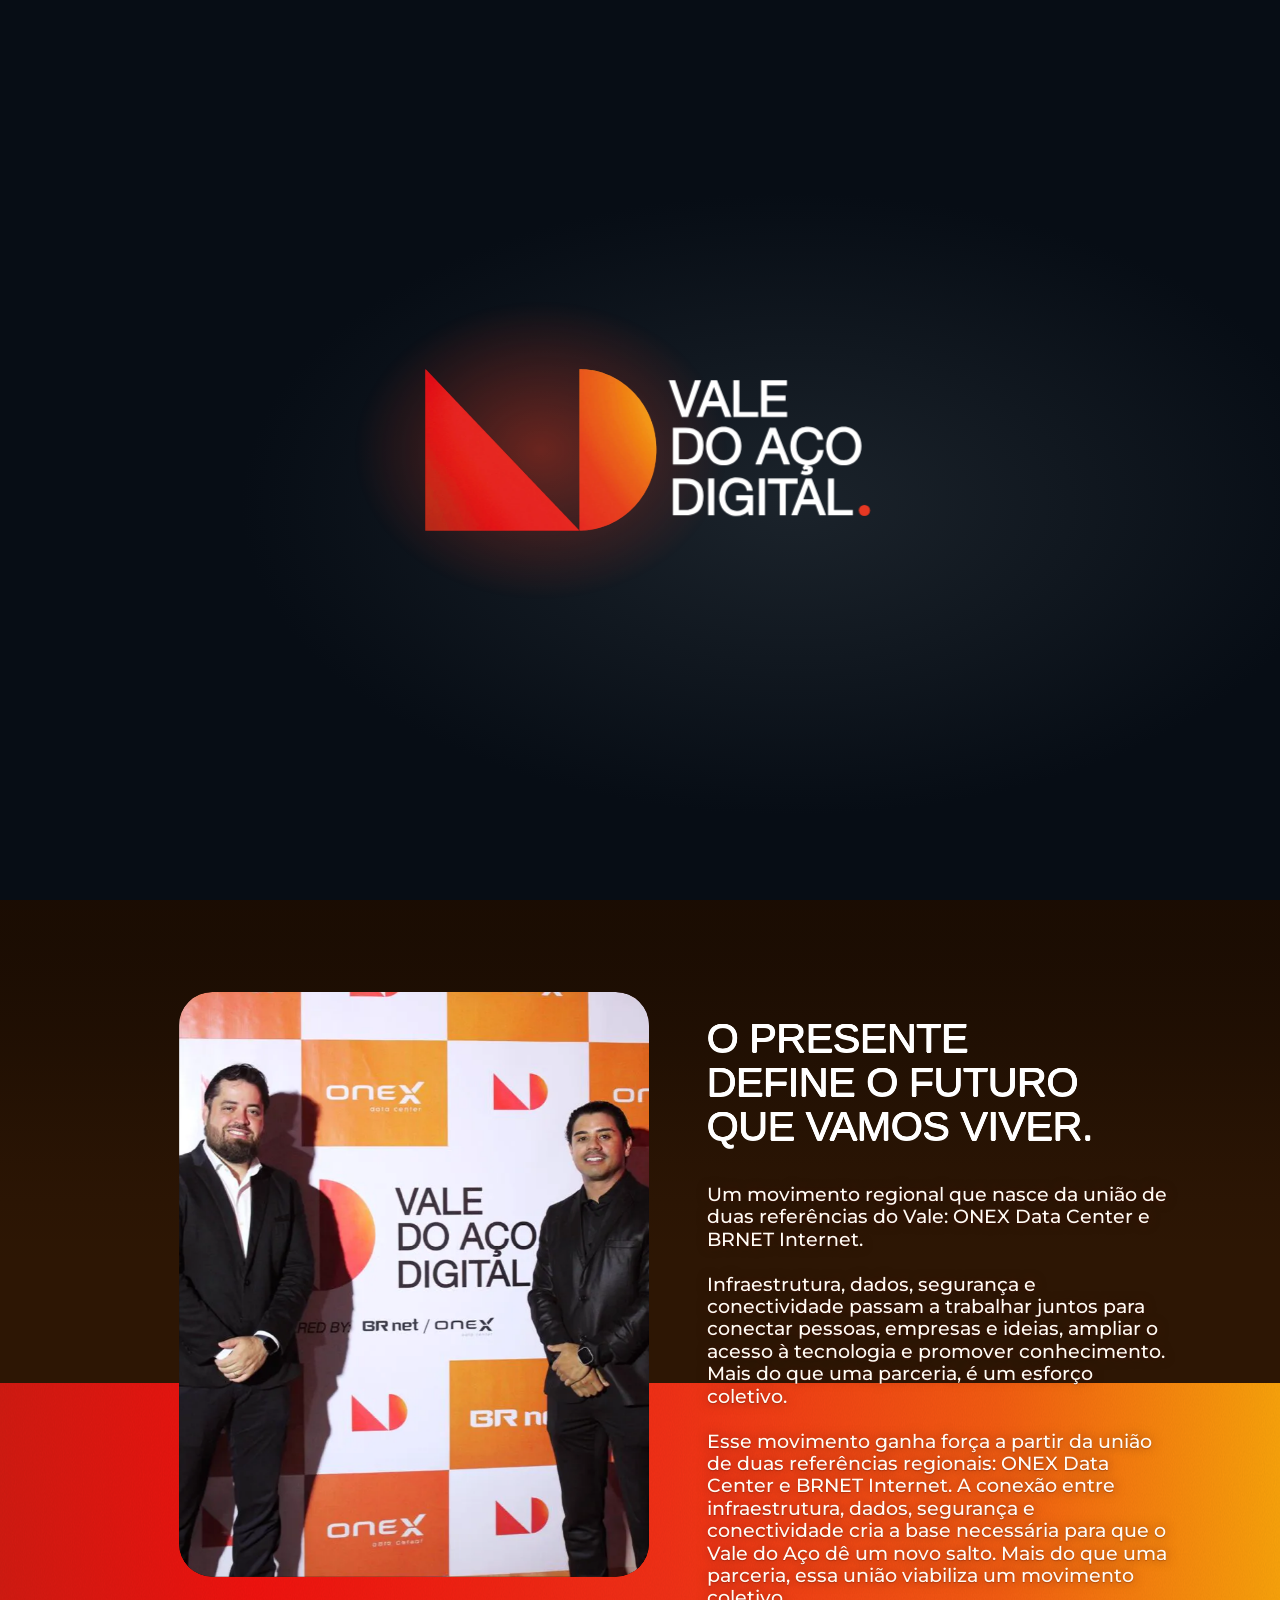
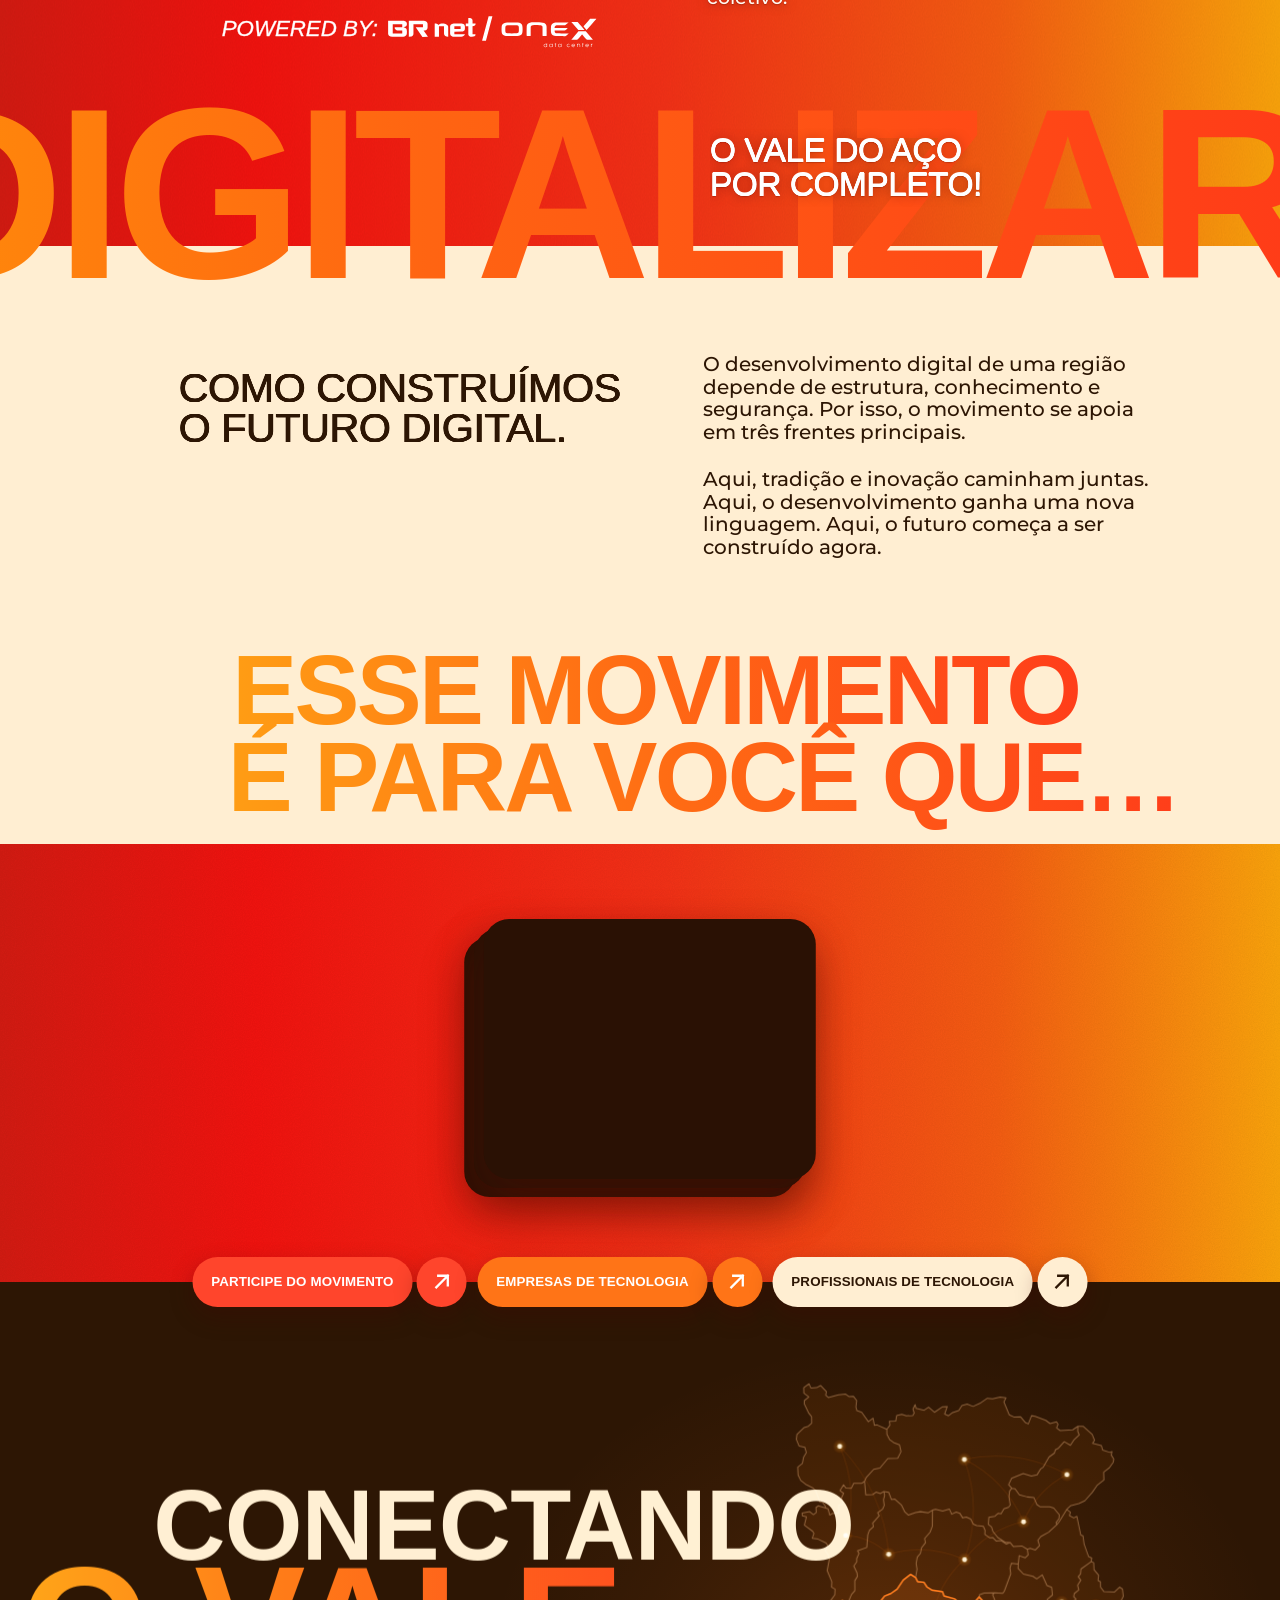
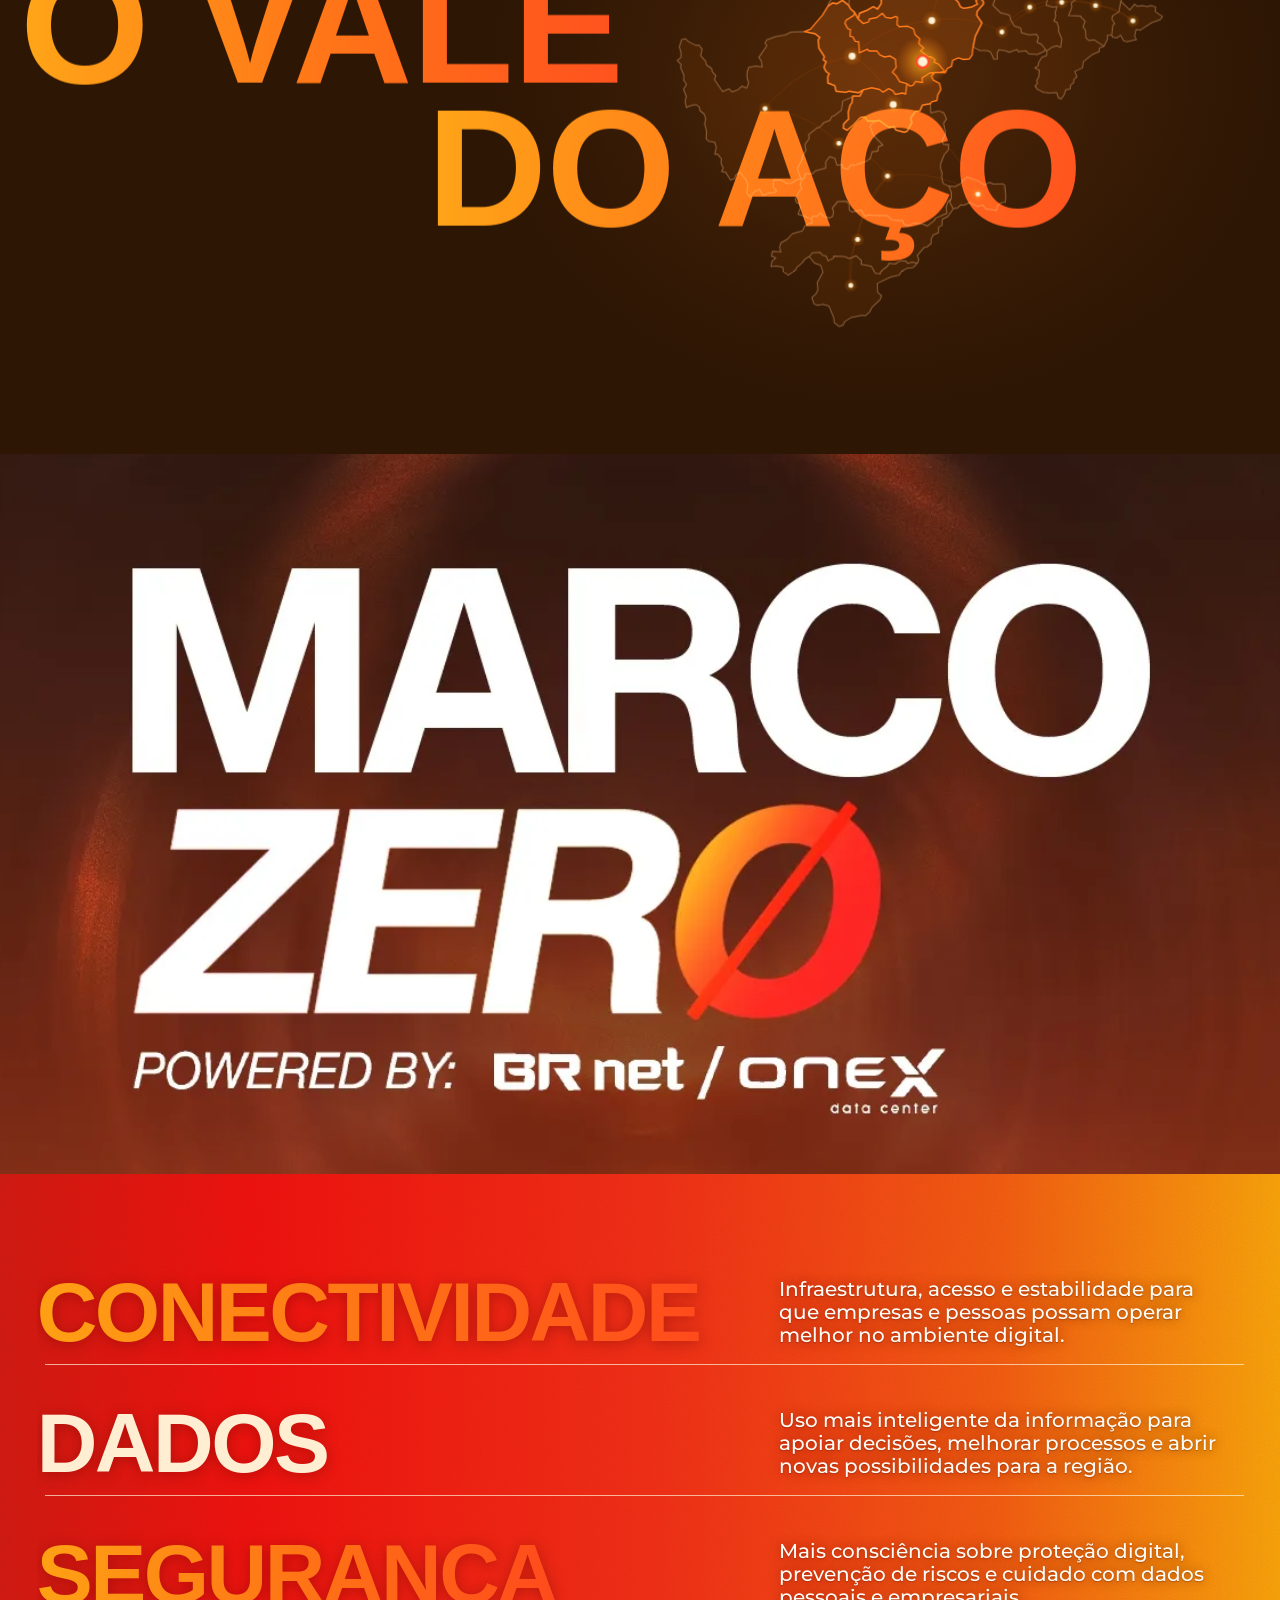
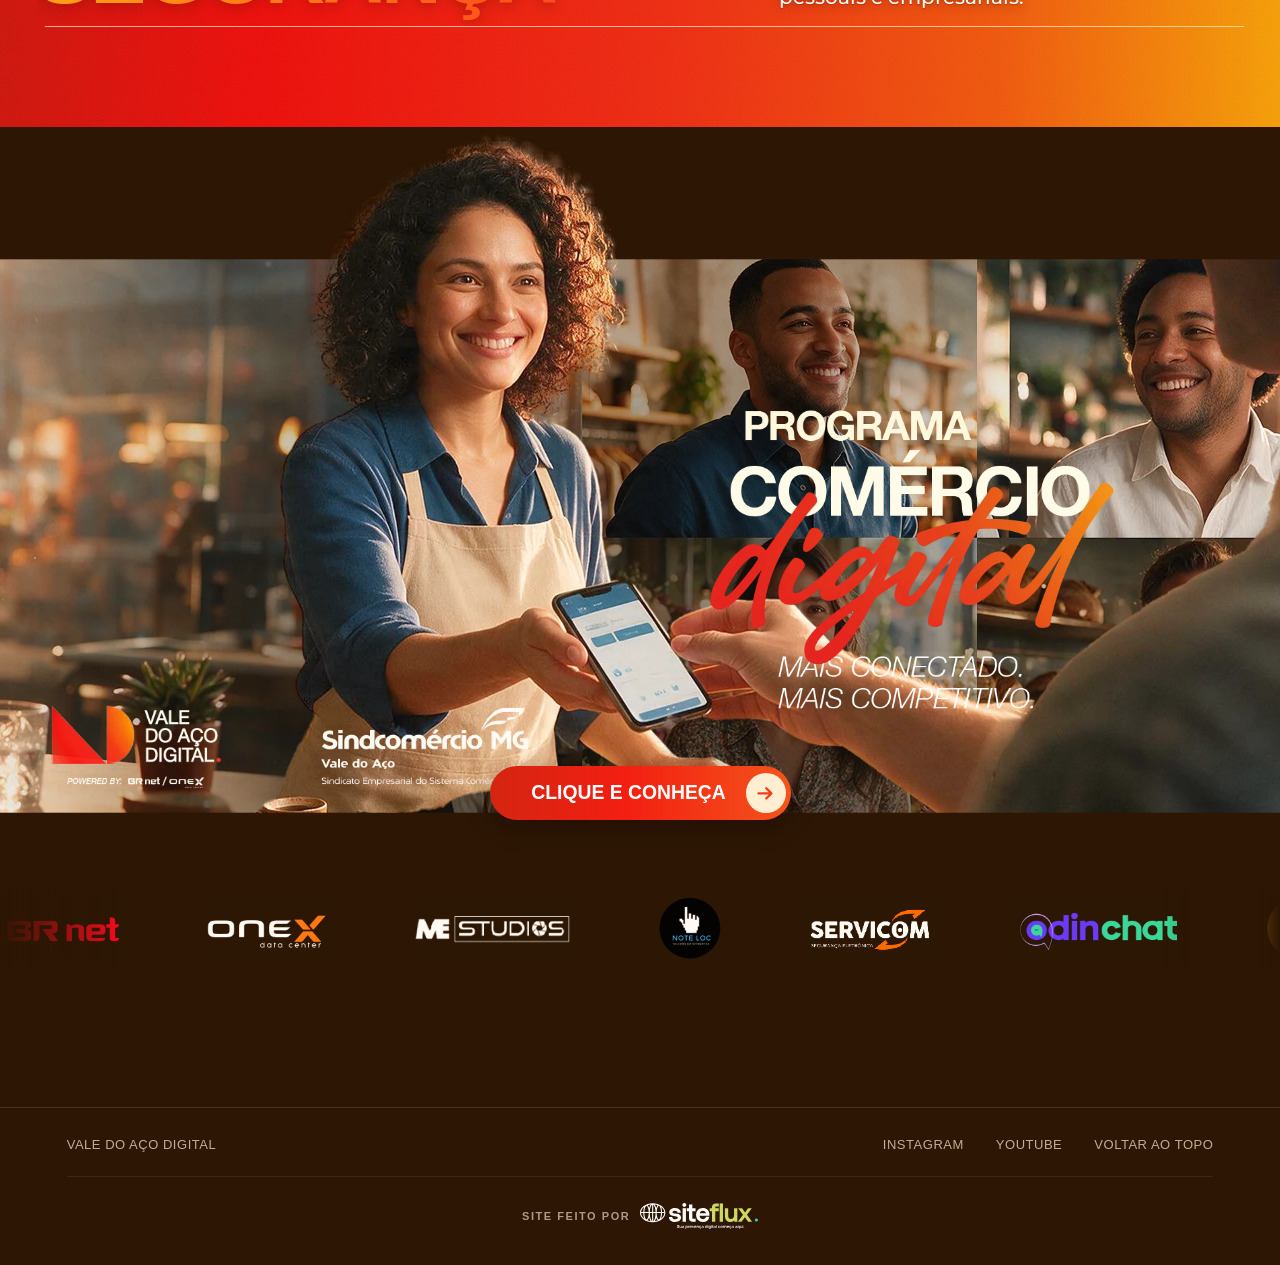
==== commit 8fb2ca89: "Prévia: site institucional v1.12 (Marco Zero só com o vídeo de fundo) + backup do institucional v1.1" ====
--- a/institucional/index.html
+++ b/institucional/index.html
@@ -25,7 +25,7 @@
   <link rel="preload" as="image" href="assets/img/hero-poster-inicio.jpg" fetchpriority="high">
   <link rel="preload" as="font" type="font/woff2" href="assets/fonts/montserrat-latin-400-700.woff2" crossorigin>
   <link rel="stylesheet" href="assets/css/abertura.css?v=1.5">
-  <link rel="stylesheet" href="assets/css/site.css?v=1.11">
+  <link rel="stylesheet" href="assets/css/site.css?v=1.12">
   <script>
     (function (d) {
       var c = 'js hero-top', seen = false;
@@ -460,60 +460,20 @@
       </figure>
     </section>
 
-    <!-- 5 · Marco Zero: primeiro o traço desenha a marca do movimento (triângulo + vela, no desenho do Walter) e ela se enche de
-         cor; depois a cor se recolhe para dentro da tela de cantos arredondados e vira o vídeo, com a marca em contorno em volta.
-         No clique a tela cresce até a largura do palco e o player do YouTube carrega ali, a partir dos 30 s (site.js); até lá
-         não existe iframe nem pedido ao YouTube. Sem JS (e em file://, onde o YouTube recusa a incorporação) o link abre o
-         vídeo no YouTube. Textos: descrição oficial do vídeo. Medidas e polígonos: palco de 200 × 146,8 (ver site.css). -->
+    <!-- 5 · Marco Zero: só o vídeo do encontro, tocando de fundo, de ponta a ponta (sem título, texto nem botão à vista, a pedido do
+         Walter em 13/10/2026). Atrás, a capa local; por cima dela o vídeo do YouTube, mudo e em loop, entra quando a seção se
+         aproxima (site.js). A seção inteira é o link "assistir com som": com mouse, o vídeo com som numa janela sobre a página (um
+         play aparece no hover); no toque, sem JS e em file:// (onde o YouTube recusa a incorporação), o link abre o YouTube.
+         O título fica para leitor de tela e para a estrutura da página. -->
     <section class="marco" id="marco-zero" aria-labelledby="t-marco" data-tema="escuro">
-      <div class="marco__grade">
-        <h2 class="t2" id="t-marco" data-rv="linhas" data-px="18">
-          <span class="ln" style="--i:0"><span>O Marco Zero do</span></span>
-          <span class="ln" style="--i:1"><span>Vale do Aço Digital.</span></span>
-        </h2>
-        <div class="corpo" data-px="-18">
-          <p data-rv="sobe" style="--i:0">O Marco Zero reuniu empresários, profissionais e parceiros com um propósito em comum: preparar a nossa região para um futuro mais conectado, seguro e competitivo.</p>
-          <p data-rv="sobe" style="--i:1">Esse encontro foi apenas o primeiro passo de um movimento que nasce para fortalecer negócios, ampliar o acesso à tecnologia e construir uma base digital sólida para quem vive e empreende aqui.</p>
-        </div>
-      </div>
-
-      <div class="marco__palco">
-        <!-- as cores da marca: bem leves atrás de tudo (fundo) e cheias na fase "logo" (cor), antes de virarem a tela -->
-        <svg class="marco__fundo" viewBox="0 0 200 146.8" preserveAspectRatio="none" aria-hidden="true" focusable="false"><use href="#mz-vela"/><use href="#mz-tri"/></svg>
-        <div class="marco__tela">
-          <img class="marco__capa" src="assets/img/marco-zero-capa.webp" width="1280" height="720" alt="" loading="lazy" decoding="async">
-        </div>
-        <svg class="marco__cor" viewBox="0 0 200 146.8" preserveAspectRatio="none" aria-hidden="true" focusable="false">
-          <defs>
-            <linearGradient id="mz-g-tri" gradientUnits="userSpaceOnUse" x1="0" y1="146.8" x2="120" y2="20"><stop offset="0" stop-color="#ba2819"/><stop offset=".22" stop-color="#e41a18"/><stop offset="1" stop-color="#e62821"/></linearGradient>
-            <linearGradient id="mz-g-vela" gradientUnits="userSpaceOnUse" x1="110" y1="146.8" x2="180" y2="10"><stop offset="0" stop-color="#e62f21"/><stop offset=".45" stop-color="#ea5f1b"/><stop offset="1" stop-color="#f39316"/></linearGradient>
-            <clipPath id="mz-vela-recorte"><path d="M95.6 70.17V2.6A104.4 144.2 0 0 1 200 146.8Z"/></clipPath>
-          </defs>
-          <path id="mz-vela" fill="url(#mz-g-vela)" d="M95.6 70.17V2.6A104.4 144.2 0 0 1 200 146.8Z"/>
-          <path id="mz-tri" fill="url(#mz-g-tri)" d="M0 0L200 146.8H0Z"/>
-        </svg>
-        <!-- o traço: a/b = diagonal acima/abaixo do topo da tela, c = lado esquerdo + base, d/e = haste acima/abaixo, f = arco,
-             g = tela. b e "e" só existem na fase "logo": somem quando a tela se forma, como no desenho. -->
-        <svg class="marco__tracos" viewBox="0 0 200 146.8" aria-hidden="true" focusable="false">
-          <g class="mz-ecos">
-            <path style="--e:1" d="M0 18L175.48 146.8"/><path style="--e:2" d="M0 36L150.95 146.8"/><path style="--e:3" d="M0 54L126.43 146.8"/>
-            <g clip-path="url(#mz-vela-recorte)">
-              <path style="--e:1" d="M95.6 17.02A93.96 129.78 0 0 1 189.56 146.8"/><path style="--e:2" d="M95.6 31.44A83.52 115.36 0 0 1 179.12 146.8"/><path style="--e:3" d="M95.6 45.86A73.08 100.94 0 0 1 168.68 146.8"/>
-            </g>
-          </g>
-          <path class="mz-fio mz-a" pathLength="1" d="M0 0L70.57 51.8"/>
-          <path class="mz-fio mz-b" pathLength="1" d="M70.57 51.8L200 146.8"/>
-          <path class="mz-fio mz-c" pathLength="1" d="M0 0V146.8H200"/>
-          <path class="mz-fio mz-e" pathLength="1" d="M95.6 70.17V51.8"/>
-          <path class="mz-fio mz-d" pathLength="1" d="M95.6 51.8V2.6"/>
-          <path class="mz-fio mz-f" pathLength="1" d="M95.6 2.6A104.4 144.2 0 0 1 200 146.8"/>
-          <path class="mz-fio mz-g" pathLength="1" d="M21.6 51.8H164A9 9 0 0 1 173 60.8V133.03A9 9 0 0 1 164 142.03H21.6A9 9 0 0 1 12.6 133.03V60.8A9 9 0 0 1 21.6 51.8Z"/>
-        </svg>
-        <a class="marco__play" href="https://www.youtube.com/watch?v=ofgeqVFlSOc&amp;t=30s" target="_blank" rel="noopener noreferrer" data-video="ofgeqVFlSOc" data-inicio="30" data-titulo="O Marco Zero do Vale do Aço Digital (vídeo do YouTube)">
-          <span class="marco__botao" aria-hidden="true"><svg viewBox="0 0 24 24" focusable="false"><path d="M8.6 5.4v13.2L19.4 12z"/></svg></span>
-          <span class="sr-only">Assistir ao vídeo: O Marco Zero do Vale do Aço Digital, 1 minuto e 30 segundos</span>
-        </a>
-      </div>
+      <h2 class="sr-only" id="t-marco">O Marco Zero do Vale do Aço Digital</h2>
+      <div class="marco__fundo" aria-hidden="true" data-px="40" data-px-track=".marco" data-px-gpu>
+        <img class="marco__capa" src="assets/img/marco-zero-capa.webp" width="1280" height="720" alt="" loading="lazy" decoding="async">
+      </div>
+      <a class="marco__play" href="https://www.youtube.com/watch?v=ofgeqVFlSOc&amp;t=30s" target="_blank" rel="noopener noreferrer" data-video="ofgeqVFlSOc" data-inicio="30" data-titulo="O Marco Zero do Vale do Aço Digital (vídeo do YouTube)">
+        <span class="marco__botao" aria-hidden="true"><svg viewBox="0 0 24 24" focusable="false"><path d="M8.6 5.4v13.2L19.4 12z"/></svg></span>
+        <span class="sr-only">Assistir com som ao vídeo O Marco Zero do Vale do Aço Digital, 1 minuto e 30 segundos</span>
+      </a>
     </section>
 
     <!-- 6 · Três frentes: com JS cada nome entra letra a letra e um pulso de luz percorre o fio (site.js) -->
@@ -576,6 +536,6 @@
   </footer>
 
   <script src="assets/js/abertura.js?v=1.5" defer></script>
-  <script src="assets/js/site.js?v=1.9" defer></script>
+  <script src="assets/js/site.js?v=1.12" defer></script>
 </body>
 </html>
--- a/institucional/assets/css/site.css
+++ b/institucional/assets/css/site.css
@@ -374,99 +374,43 @@
 .mapa svg.net--map { width: 100%; height: auto; }
 
 /* ---------- 5 · marco zero ---------- */
-.marco { position: relative; padding: calc(40 * var(--u)) 0 calc(170 * var(--u)); background: var(--escuro); }
-.marco__grade { display: grid; grid-template-columns: calc(787 * var(--u)) calc(700 * var(--u)); align-items: start; padding-left: calc(268 * var(--u)); }
-.marco__grade .corpo { padding-top: calc(4 * var(--u)); }
-/* Palco no desenho do Walter (07/10/2026): a marca em contorno — triângulo + vela, um quarto de elipse cujo arco termina no canto do
-   triângulo — com a tela 16:9 de cantos arredondados encaixada dentro dela. Tudo sai de um palco de 200 × 146,8: a tela ocupa
-   x 12,6–173 e y 51,8–142 (6,3% / 35,29% / 80,2% / 61,46% do palco) e o raio de 9 vira 5,61% / 9,98% da própria tela.
-   --marca e --tela são o mesmo polígono de 59 pontos em duas posições (a silhueta da marca e a tela): por isso o clip-path da
-   camada de cor interpola de uma para a outra, e a cabeça da marca se recolhe para dentro da tela. */
-.marco__palco {
-  --marca: polygon(0% 0%, 0% 0%, 0% 0%, 0% 0%, 0% 0%, 0% 0%, 0% 0%, 0% 100%, 0% 100%, 0% 100%, 0% 100%, 0% 100%, 0% 100%, 0% 100%, 100% 100%, 100% 100%, 100% 100%, 100% 100%, 100% 100%, 100% 100%, 100% 100%, 99.93% 95.02%, 99.73% 90.06%, 99.4% 85.13%, 98.93% 80.23%, 98.33% 75.38%, 97.61% 70.59%, 96.75% 65.88%, 95.77% 61.26%, 94.67% 56.74%, 93.44% 52.33%, 92.1% 48.04%, 90.64% 43.88%, 89.08% 39.87%, 87.41% 36.02%, 85.63% 32.32%, 83.76% 28.8%, 81.8% 25.47%, 79.75% 22.32%, 77.62% 19.38%, 75.41% 16.64%, 73.13% 14.11%, 70.79% 11.81%, 68.39% 9.73%, 65.93% 7.89%, 63.43% 6.28%, 60.88% 4.91%, 58.31% 3.78%, 55.7% 2.9%, 53.08% 2.28%, 50.44% 1.9%, 47.8% 1.77%, 47.8% 1.77%, 47.8% 1.77%, 47.8% 1.77%, 47.8% 1.77%, 47.8% 1.77%, 47.8% 1.77%, 47.8% 47.8%);
-  --tela: polygon(10.8% 35.29%, 9.64% 35.5%, 8.55% 36.11%, 7.62% 37.08%, 6.9% 38.35%, 6.45% 39.83%, 6.3% 41.42%, 6.3% 90.62%, 6.45% 92.2%, 6.9% 93.68%, 7.62% 94.95%, 8.55% 95.93%, 9.64% 96.54%, 10.8% 96.75%, 82% 96.75%, 83.16% 96.54%, 84.25% 95.93%, 85.18% 94.95%, 85.9% 93.68%, 86.35% 92.2%, 86.5% 90.62%, 86.5% 89.03%, 86.5% 87.44%, 86.5% 85.86%, 86.5% 84.27%, 86.5% 82.68%, 86.5% 81.09%, 86.5% 79.51%, 86.5% 77.92%, 86.5% 76.33%, 86.5% 74.75%, 86.5% 73.16%, 86.5% 71.57%, 86.5% 69.98%, 86.5% 68.4%, 86.5% 66.81%, 86.5% 65.22%, 86.5% 63.64%, 86.5% 62.05%, 86.5% 60.46%, 86.5% 58.87%, 86.5% 57.29%, 86.5% 55.7%, 86.5% 54.11%, 86.5% 52.53%, 86.5% 50.94%, 86.5% 49.35%, 86.5% 47.77%, 86.5% 46.18%, 86.5% 44.59%, 86.5% 43%, 86.5% 41.42%, 86.35% 39.83%, 85.9% 38.35%, 85.18% 37.08%, 84.25% 36.11%, 83.16% 35.5%, 82% 35.29%, 47.8% 35.29%);
-  /* a largura também respeita a altura da janela (1,3624 = 200 / 146,8): numa janela baixa o palco inteiro continua cabendo
-     (com 20 px de folga), e com ele o vídeo aberto. svh onde existe; vh para navegador mais antigo. Em 08/10/2026 o palco cresceu
-     (era 1160 da arte e 56 px de folga), a pedido do Walter. */
-  --alto: calc((100vh - 20px) * 1.3624);
-  position: relative; width: min(calc(1300 * var(--u)), var(--alto)); aspect-ratio: 200 / 146.8; margin: calc(96 * var(--u)) auto 0;
-}
-@supports (height: 100svh) { .marco__palco { --alto: calc((100svh - 20px) * 1.3624); } }
-.marco__fundo, .marco__cor, .marco__tracos { position: absolute; inset: 0; width: 100%; height: 100%; pointer-events: none; }
-/* as cores da marca, bem leves atrás da tela: mantêm a marca acesa depois que a cor cheia vira vídeo; no hover elas sobem */
-.marco__fundo { opacity: 0.16; transition: opacity 0.5s ease; }
-/* a cor cheia da fase "logo": em repouso já virou tela e está apagada */
-.marco__cor { opacity: 0; clip-path: var(--tela); }
-.marco__tela { position: absolute; left: 6.3%; top: 35.29%; width: 80.2%; height: 61.46%; overflow: hidden; border-radius: 5.61% / 9.98%; background: #1d0d02; transition: transform 0.6s var(--vai); }
-.marco__capa, .marco__video { position: absolute; inset: 0; width: 100%; height: 100%; }
-.marco__capa { object-fit: cover; transition: scale 1.4s var(--sai); }
-.marco__video { border: 0; opacity: 0; transition: opacity 0.5s ease; }
-.marco__tracos { overflow: visible; transition: opacity 0.35s ease; }
-/* espessuras em unidades do viewBox (200 de largura): ≈1,9 px no palco de 1160 px da arte; os degraus abaixo seguram ≥ 1 px nas
-   janelas menores (traço abaixo de 1 px de tela já travou a pintura do Chromium na intro). O intervalo do tracejado é 2, não 1:
-   com 1, o fim do caminho coincidia com o começo de um traço e a ponta redonda deixava um ponto no fio ainda por desenhar. */
-.mz-fio, .mz-ecos path { fill: none; stroke-linecap: round; stroke-linejoin: round; }
-.mz-fio { stroke: #ffe3b8; stroke-width: 0.32px; stroke-dasharray: 1 2; }
-.mz-b, .mz-e, .mz-ecos { opacity: 0; } /* a diagonal e a haste atrás da tela, e os ecos: só existem na fase "logo" */
-.mz-ecos path { stroke: #ffd08a; stroke-width: 0.22px; opacity: calc(0.64 - var(--e) * 0.13); }
-@media (max-width: 1500px) { .mz-fio { stroke-width: 0.44px; } .mz-ecos path { stroke-width: 0.32px; } }
-@media (max-width: 600px) { .mz-fio { stroke-width: 0.8px; } .mz-ecos path { stroke-width: 0.6px; } }
-/* o link ocupa o palco inteiro (clicar na marca também toca); o botão fica no centro da tela, com um anel escuro que o separa da capa */
-.marco__play { position: absolute; inset: 0; border-radius: calc(20 * var(--u)); color: #fff; -webkit-tap-highlight-color: transparent; transition: opacity 0.3s ease, visibility 0s; }
+/* Só o vídeo do encontro, de ponta a ponta (em 13/10/2026 saíram a marca em traço, a tela recortada e, depois, o texto e o véu).
+   .marco__fundo leva a capa local e, por cima dela, o vídeo do YouTube mudo e em loop (site.js). O vídeo é um iframe 16:9 que cobre a
+   caixa como object-fit: cover (unidades de contêiner) e cresce 18% para os cantos do player (título, logo) ficarem fora da tela; a
+   capa só sai quando o player avisa que está tocando e os controles dele já sumiram (.is-tocando). A seção tem a proporção do vídeo
+   (16:9) até a altura da tela; o fundo é 7% mais alto em cima e embaixo, folga para o parallax. */
+.marco { position: relative; isolation: isolate; overflow: hidden; height: min(100vh, 56.25vw); background: #1d0d02; }
+@supports (height: 100svh) { .marco { height: min(100svh, 56.25vw); } }
+.marco__fundo { position: absolute; inset: -7% 0; z-index: -1; overflow: hidden; container-type: size; }
+.marco__capa, .marco__fundo iframe { position: absolute; left: 50%; top: 50%; translate: -50% -50%; border: 0; pointer-events: none; }
+.marco__capa { width: 100%; height: 100%; object-fit: cover; transition: opacity 1.2s ease; }
+.marco__fundo iframe { width: max(100cqw, 177.78cqh); height: max(56.25cqw, 100cqh); scale: 1.18; }
+.marco.is-tocando .marco__capa { opacity: 0; }
+/* a seção inteira é o link para assistir com som; o play só aparece no hover e no foco do teclado */
+.marco__play { position: absolute; inset: 0; display: grid; place-items: center; color: #e8401a; -webkit-tap-highlight-color: transparent; }
 .marco__botao {
-  position: absolute; left: 46.4%; top: 66.02%; translate: -50% -50%; display: grid; place-items: center; width: max(50px, calc(112 * var(--u))); aspect-ratio: 1; border-radius: 50%;
-  background: var(--creme); color: #e8401a; box-shadow: 0 calc(12 * var(--u)) calc(34 * var(--u)) rgba(10, 4, 0, 0.5), 0 0 0 max(7px, calc(15 * var(--u))) rgba(20, 9, 2, 0.3);
-  transition: scale 0.5s var(--mola), background-color 0.3s ease;
-}
-.marco__botao svg { width: 46%; height: 46%; fill: currentColor; }
-.marco__play:active .marco__botao { scale: 0.94; }
-@media (hover: hover) and (pointer: fine) {
-  .marco__palco:hover .marco__fundo { opacity: 0.44; }
-  .marco__palco:hover .marco__capa { scale: 1.05; }
-  .marco__palco:hover .marco__botao { scale: 1.1; background: #fff; }
-}
-.marco__play:focus-visible .marco__botao { scale: 1.1; background: #fff; }
-/* aberta (site.js, no clique): a tela cresce até a largura do palco — por transform, enquanto dentro dela só existe a capa — e o
-   traço e as cores saem. .is-pronto troca o transform pela medida real (o mesmo retângulo, sem escala) e só então entra o iframe;
-   o player aparece quando termina de carregar (.is-tocando). */
-.marco__palco.is-aberto .marco__tela { transform: translate(4.49%, -26.06%) scale(1.24688); }
-.marco__palco.is-pronto .marco__tela { left: 0; top: 11.68%; width: 100%; height: 76.63%; transform: none; transition: none; }
-.marco__palco.is-aberto :is(.marco__tracos, .marco__fundo, .marco__cor) { opacity: 0; }
-.marco__palco.is-aberto .marco__capa { scale: 1; }
-.marco__palco.is-aberto .marco__play { opacity: 0; visibility: hidden; transition: opacity 0.3s ease, visibility 0s 0.3s; }
-.marco__palco.is-tocando .marco__video { opacity: 1; }
-@media (prefers-reduced-motion: no-preference) {
-  /* espera → entrada (site.js liga .is-in com 30% do palco na tela), em segundos:
-     0–1,2    o traço desenha a marca (diagonal, lado e base, haste, arco)
-     0,5–1,1  a marca se enche de cor, com os ecos por dentro: é o logo
-     1,9–2,8  a cor se recolhe para dentro da tela e se apaga sobre a capa do vídeo; a diagonal e a haste somem atrás dela,
-              o contorno da tela se desenha e as cores leves da marca acendem ao fundo
-     2,6      o botão assenta
-     As animações só preenchem para trás: ao terminarem, cada propriedade volta ao valor da regra e fica livre para hover e clique. */
-  .js .marco__palco:not(.is-in) :is(.marco__fundo, .marco__tela, .marco__tracos, .marco__botao) { opacity: 0; }
-  .js .marco__palco.is-in .mz-a { animation: mz-desenha 0.3s linear backwards; }
-  .js .marco__palco.is-in .mz-b { animation: mz-b 2.5s linear backwards; }
-  .js .marco__palco.is-in .mz-c { animation: mz-desenha 0.95s cubic-bezier(0.45, 0, 0.2, 1) 0.1s backwards; }
-  .js .marco__palco.is-in .mz-e { animation: mz-e 2.5s linear backwards; }
-  .js .marco__palco.is-in .mz-d { animation: mz-desenha 0.28s linear 0.42s backwards; }
-  .js .marco__palco.is-in .mz-f { animation: mz-desenha 0.5s cubic-bezier(0.45, 0, 0.2, 1) 0.7s backwards; }
-  .js .marco__palco.is-in .mz-g { animation: mz-desenha 0.9s cubic-bezier(0.45, 0, 0.2, 1) 1.9s backwards; }
-  .js .marco__palco.is-in .mz-ecos { animation: mz-ecos 2.3s linear backwards; }
-  .js .marco__palco.is-in .marco__cor { animation: mz-cor 3s linear backwards, mz-forma 0.9s var(--vai) 1.9s backwards; }
-  /* a tela só aparece quando a cor começa a se recolher: antes, o canto dela sobrava no vão entre a diagonal e a haste */
-  .js .marco__palco.is-in .marco__tela { animation: mz-surge 0.4s ease 1.95s backwards; }
-  .js .marco__palco.is-in .marco__fundo { animation: mz-surge 0.9s ease 2s backwards; }
-  .js .marco__palco.is-in .marco__botao { animation: mz-botao 0.6s var(--mola) 2.6s backwards; }
-  .js .marco__palco.is-aberto :is(.mz-fio, .mz-ecos, .marco__cor, .marco__tela, .marco__fundo, .marco__botao) { animation: none; }
-}
-@keyframes mz-desenha { from { stroke-dashoffset: 1; } to { stroke-dashoffset: 0; } }
-@keyframes mz-b { 0%, 12% { opacity: 1; stroke-dashoffset: 1; } 34%, 78% { opacity: 1; stroke-dashoffset: 0; } 94%, 100% { opacity: 0; stroke-dashoffset: 0; } }
-@keyframes mz-e { 0%, 12% { opacity: 1; stroke-dashoffset: 1; } 17%, 78% { opacity: 1; stroke-dashoffset: 0; } 94%, 100% { opacity: 0; stroke-dashoffset: 0; } }
-@keyframes mz-ecos { 0%, 35% { opacity: 0; } 52%, 78% { opacity: 1; } 91%, 100% { opacity: 0; } }
-@keyframes mz-cor { 0%, 16.7% { opacity: 0; } 36.7%, 70% { opacity: 1; } 95%, 100% { opacity: 0; } }
-@keyframes mz-forma { from { clip-path: var(--marca); } to { clip-path: var(--tela); } }
-@keyframes mz-surge { from { opacity: 0; } }
-@keyframes mz-botao { from { opacity: 0; scale: 0.8; } }
+  display: grid; place-items: center; width: max(64px, calc(112 * var(--u))); aspect-ratio: 1; border-radius: 50%; background: rgba(255, 238, 210, 0.94);
+  box-shadow: 0 calc(12 * var(--u)) calc(34 * var(--u)) rgba(10, 4, 0, 0.45); opacity: 0; scale: 0.82; transition: opacity 0.35s ease, scale 0.5s var(--mola);
+}
+.marco__botao svg { width: 44%; height: 44%; fill: currentColor; translate: 6% 0; }
+@media (hover: hover) and (pointer: fine) { .marco__play:hover .marco__botao { opacity: 1; scale: 1; } }
+.marco__play:focus-visible .marco__botao { opacity: 1; scale: 1; }
+/* o vídeo com som, numa janela sobre a página (só com mouse; site.js monta e desmonta) */
+.marco-modal {
+  position: fixed; inset: 0; z-index: 120; display: grid; place-items: center; padding: 72px 24px 32px;
+  background: rgba(20, 9, 2, 0.9); -webkit-backdrop-filter: blur(8px); backdrop-filter: blur(8px); opacity: 0; transition: opacity 0.35s ease;
+}
+.marco-modal.is-aberto { opacity: 1; }
+.marco-modal__tela {
+  position: relative; width: min(100%, calc((100vh - 120px) * 16 / 9), 1280px); aspect-ratio: 16 / 9; overflow: hidden; border-radius: 18px;
+  background: #000; box-shadow: 0 30px 80px rgba(0, 0, 0, 0.5); scale: 0.96; transition: scale 0.5s var(--sai);
+}
+.marco-modal.is-aberto .marco-modal__tela { scale: 1; }
+.marco-modal__tela iframe { position: absolute; inset: 0; width: 100%; height: 100%; border: 0; }
+.marco-modal__fechar { position: absolute; top: 16px; right: 16px; display: grid; place-items: center; width: 48px; height: 48px; padding: 0; border: 0; border-radius: 50%; background: var(--creme); color: var(--tinta); cursor: pointer; transition: scale 0.3s var(--mola); }
+.marco-modal__fechar:hover, .marco-modal__fechar:focus-visible { scale: 1.08; }
+.marco-modal__fechar svg { width: 20px; height: 20px; fill: none; stroke: currentColor; stroke-width: 2.4; stroke-linecap: round; }
+.marco-modal-aberto { overflow: hidden; }
 
 /* ---------- 6 · três frentes ---------- */
 .frentes { position: relative; padding: calc(128 * var(--u)) 0 calc(150 * var(--u)); background: var(--grad); }
@@ -656,13 +600,8 @@
   .regiao__l3 { padding-left: 6vw; }
   .mapa { width: min(90%, 520px); margin: -30vw 2vw 0 auto; }
 
-  .marco { padding: 30px 0 68px; }
-  .marco__grade { display: block; padding: 0 var(--lado); }
-  .marco__grade .t2 { font-size: clamp(24px, 7.4vw, 44px); }
-  .marco__grade .corpo { padding-top: 24px; font-size: 17px; line-height: 1.38; }
-  /* o palco passa da margem do texto: no celular cada pixel de largura do vídeo conta */
-  .marco__palco { width: min(100% - 16px, var(--alto)); margin: 38px auto 0; }
-  .marco__botao { width: clamp(50px, 8.6vw, 78px); }
+  /* no celular a faixa vai a 4:5: mostra o centro do quadro (as pessoas) em vez de uma tira estreita de 16:9 */
+  .marco { height: auto; aspect-ratio: 4 / 5; max-height: 86svh; }
 
   .frentes { padding: 44px 0 56px; }
   .frente { display: block; padding: 26px var(--lado) 24px; }
@@ -724,9 +663,7 @@
   .regiao__l2, .regiao__l3 { font-size: 16.5vw; }
   .regiao__l3 { padding-left: 10vw; }
   .mapa { width: min(78%, 600px); margin: -22vw var(--lado) 0 auto; }
-  .marco__grade .t2 { font-size: clamp(36px, 6.2vw, 52px); }
-  .marco__grade .corpo { font-size: clamp(18px, 2.5vw, 21px); line-height: 1.42; max-width: 34em; }
-  .marco__palco { width: min(100% - var(--lado), var(--alto)); }
+  .marco { aspect-ratio: 16 / 10; }
   .frente { padding-block: 30px 28px; }
   .frente__texto { margin-top: 8px; }
   .programa__foto img { width: 150%; margin-left: -22%; }
@@ -747,14 +684,14 @@
   .menu, .menu-aberto .menu, .menu__nav li, .menu__nav a::before, .menu__pe, .menu-aberto .menu__pe, .roll, .roll-t, .pilula, .cta { transition: none; }
   .frente__pulso { display: none; }
   .publico, .publico::before, .publico::after, .publico__sinal, .publico__sinal::before, .publico__nome::after { transition: none; }
-  .marco__tela, .marco__capa, .marco__fundo, .marco__tracos, .marco__play, .marco__botao, .marco__video, .parceiros__lista img, .rodape__credito img { transition: none; }
+  .marco__capa, .marco__play, .marco__botao, .marco-modal, .marco-modal__tela, .parceiros__lista img, .rodape__credito img { transition: none; }
 }
 
 /* ---------- chat (OdinChat) ---------- */
 /* cores, ícone do botão (assets/img/chat-icone.svg) e tema da conversa vêm da configuração montada no <head> do index.html */
 /* fora de cena durante a intro e com o menu aberto: o widget usa z-index 999999 e ficaria por cima dos dois */
 #my-widget-container { transition: opacity 0.4s ease, visibility 0s; }
-.intro-on #my-widget-container, .menu-aberto #my-widget-container { opacity: 0; visibility: hidden; transition: opacity 0.25s ease, visibility 0s 0.25s; }
+.intro-on #my-widget-container, .menu-aberto #my-widget-container, .marco-modal-aberto #my-widget-container { opacity: 0; visibility: hidden; transition: opacity 0.25s ease, visibility 0s 0.25s; }
 /* janela da conversa: o widget a abre com 494 × 676 px fixos e 100 px embaixo para o botão, sem limite de altura. Numa tela de
    notebook (≈ 650 px úteis de altura) o topo saía da tela. Aqui ela fica menor (400 × 600) e nunca passa da área visível; a sombra
    roxa do widget vira a do site. Em tela baixa (celular deitado) ela abre em tela cheia, como o próprio widget faz até 480 px de
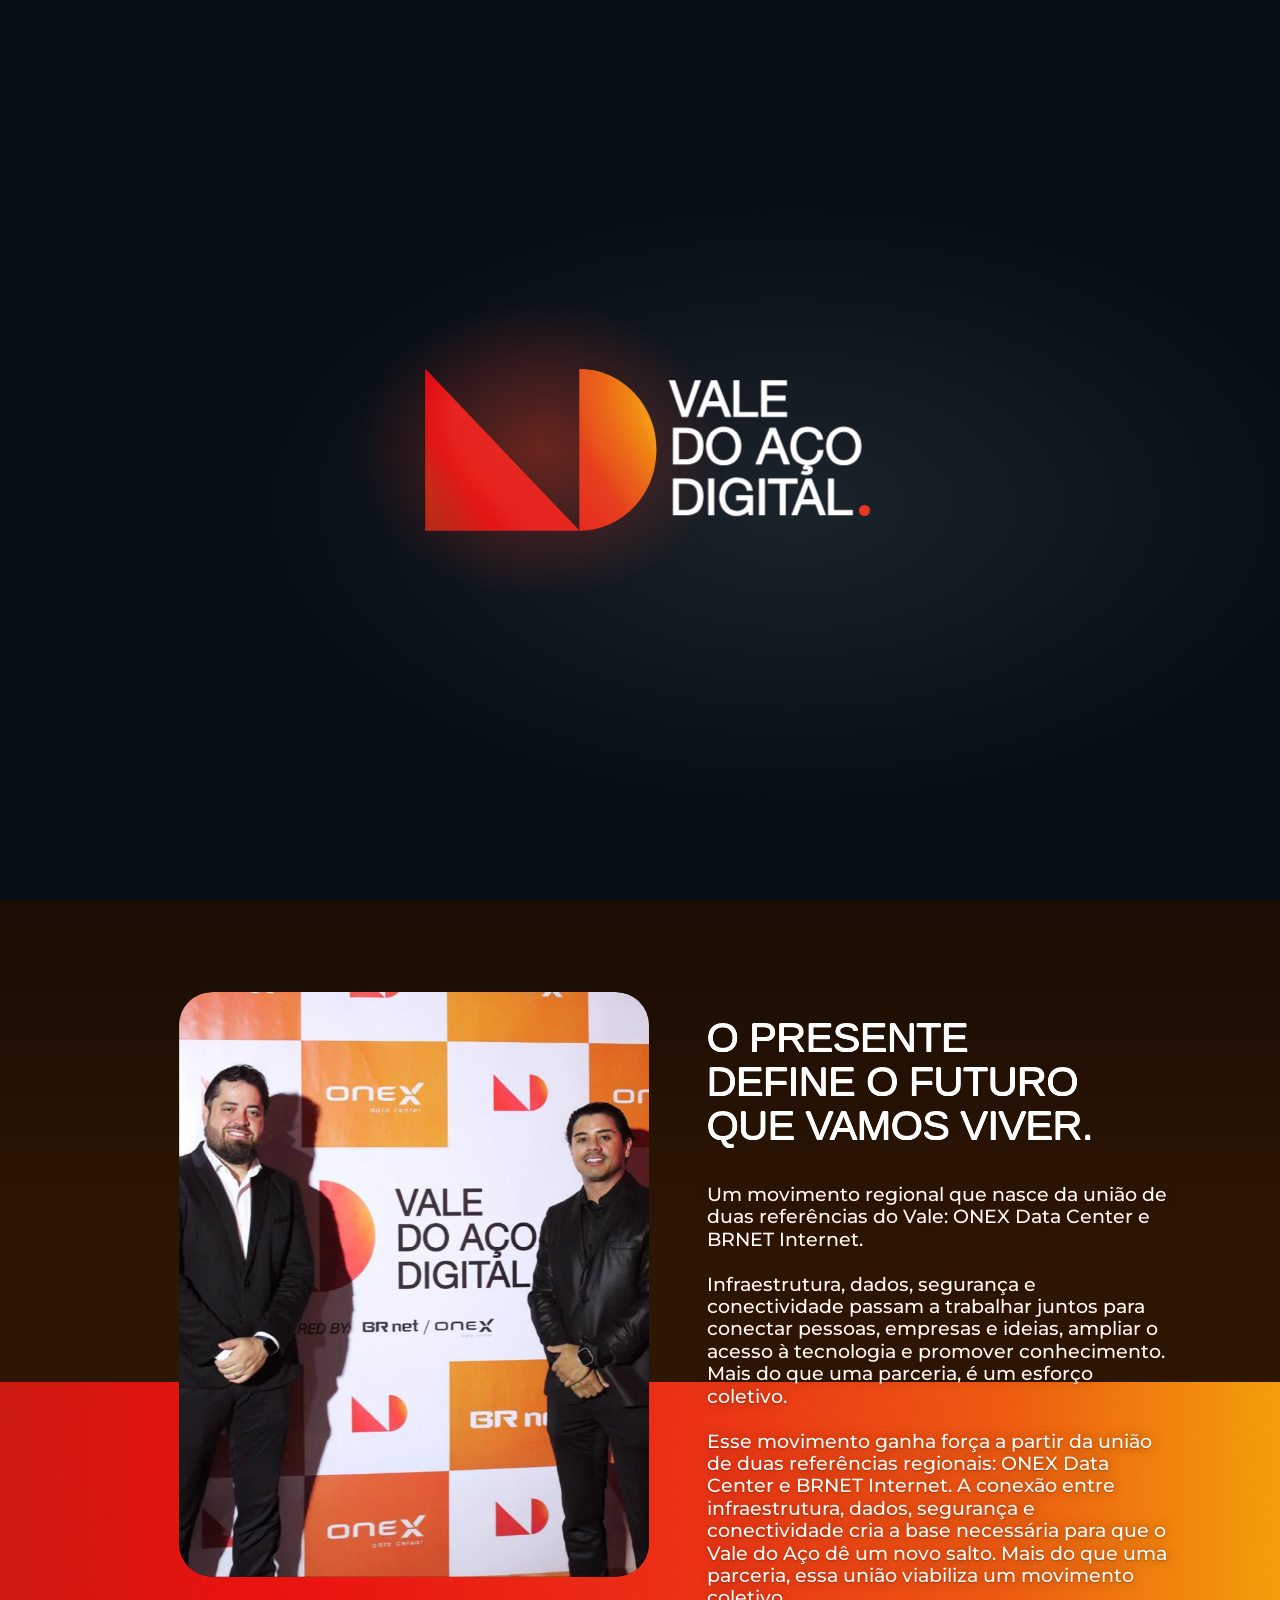
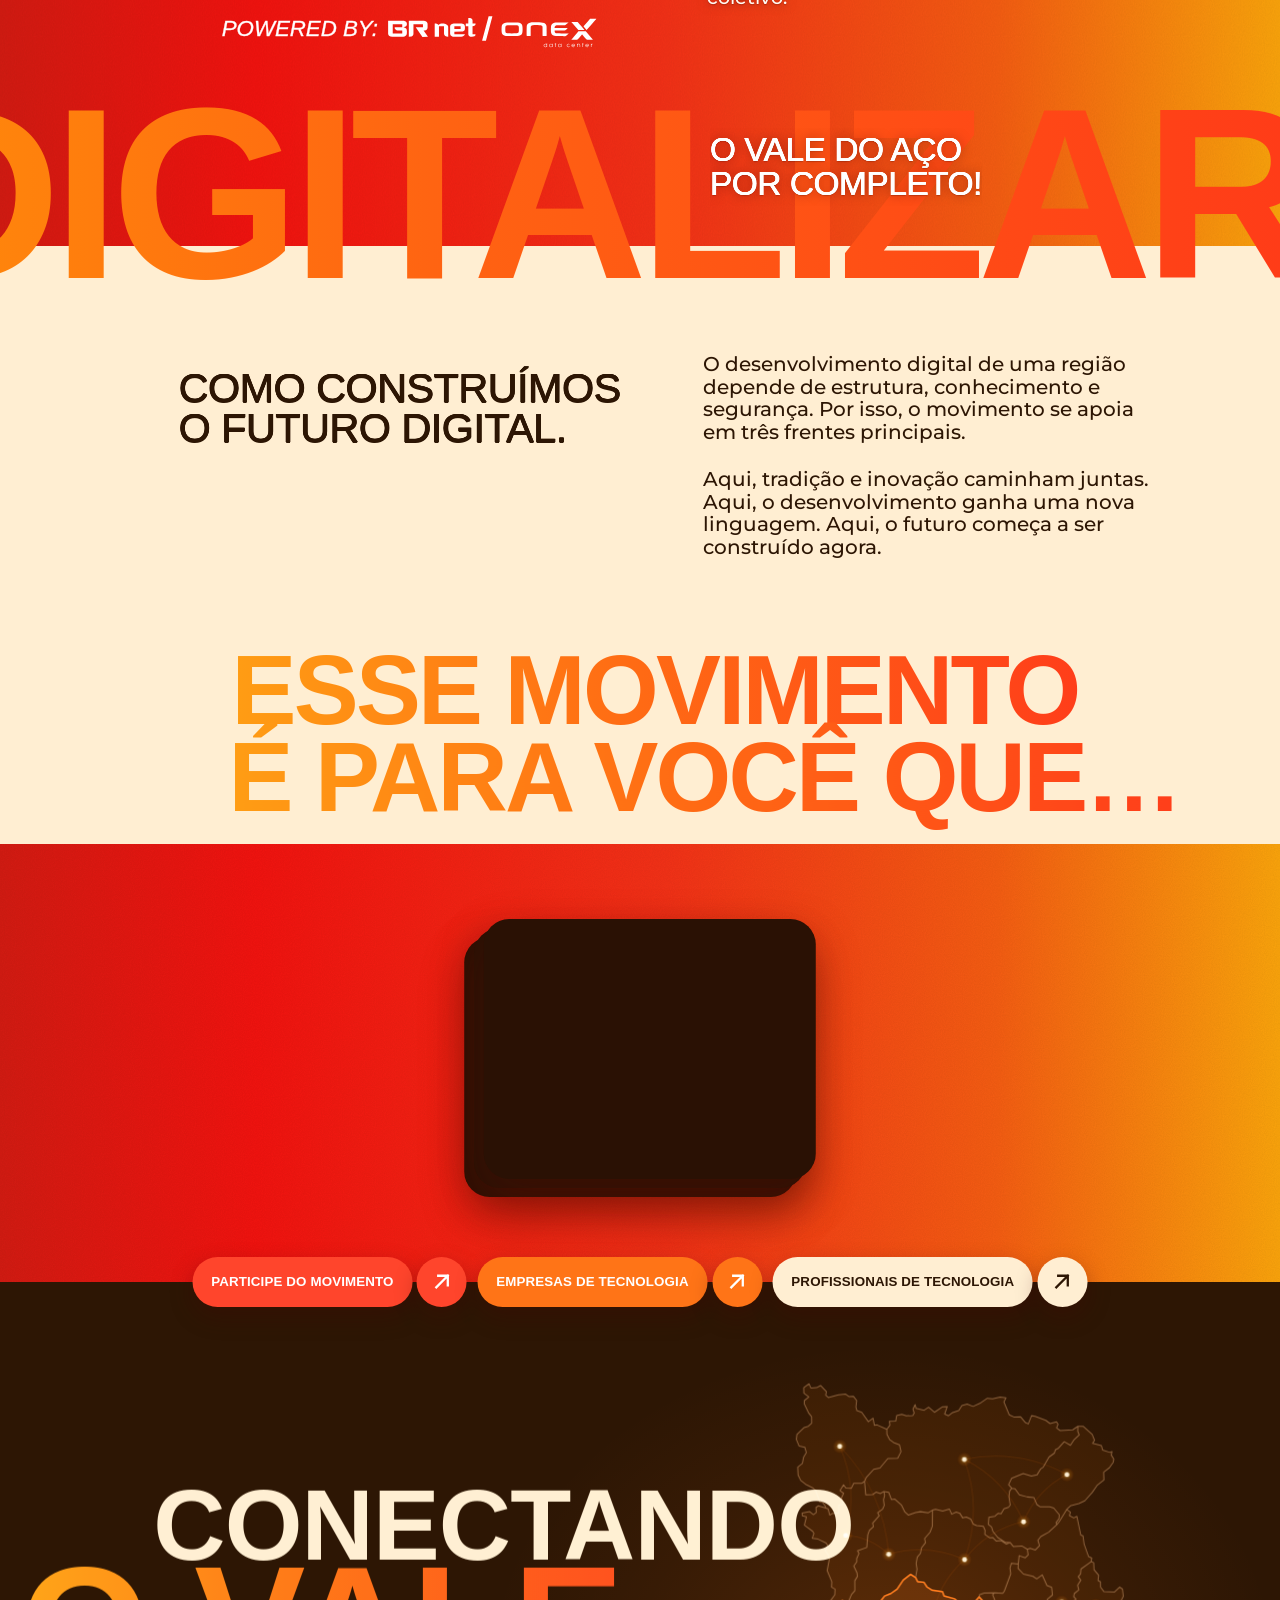
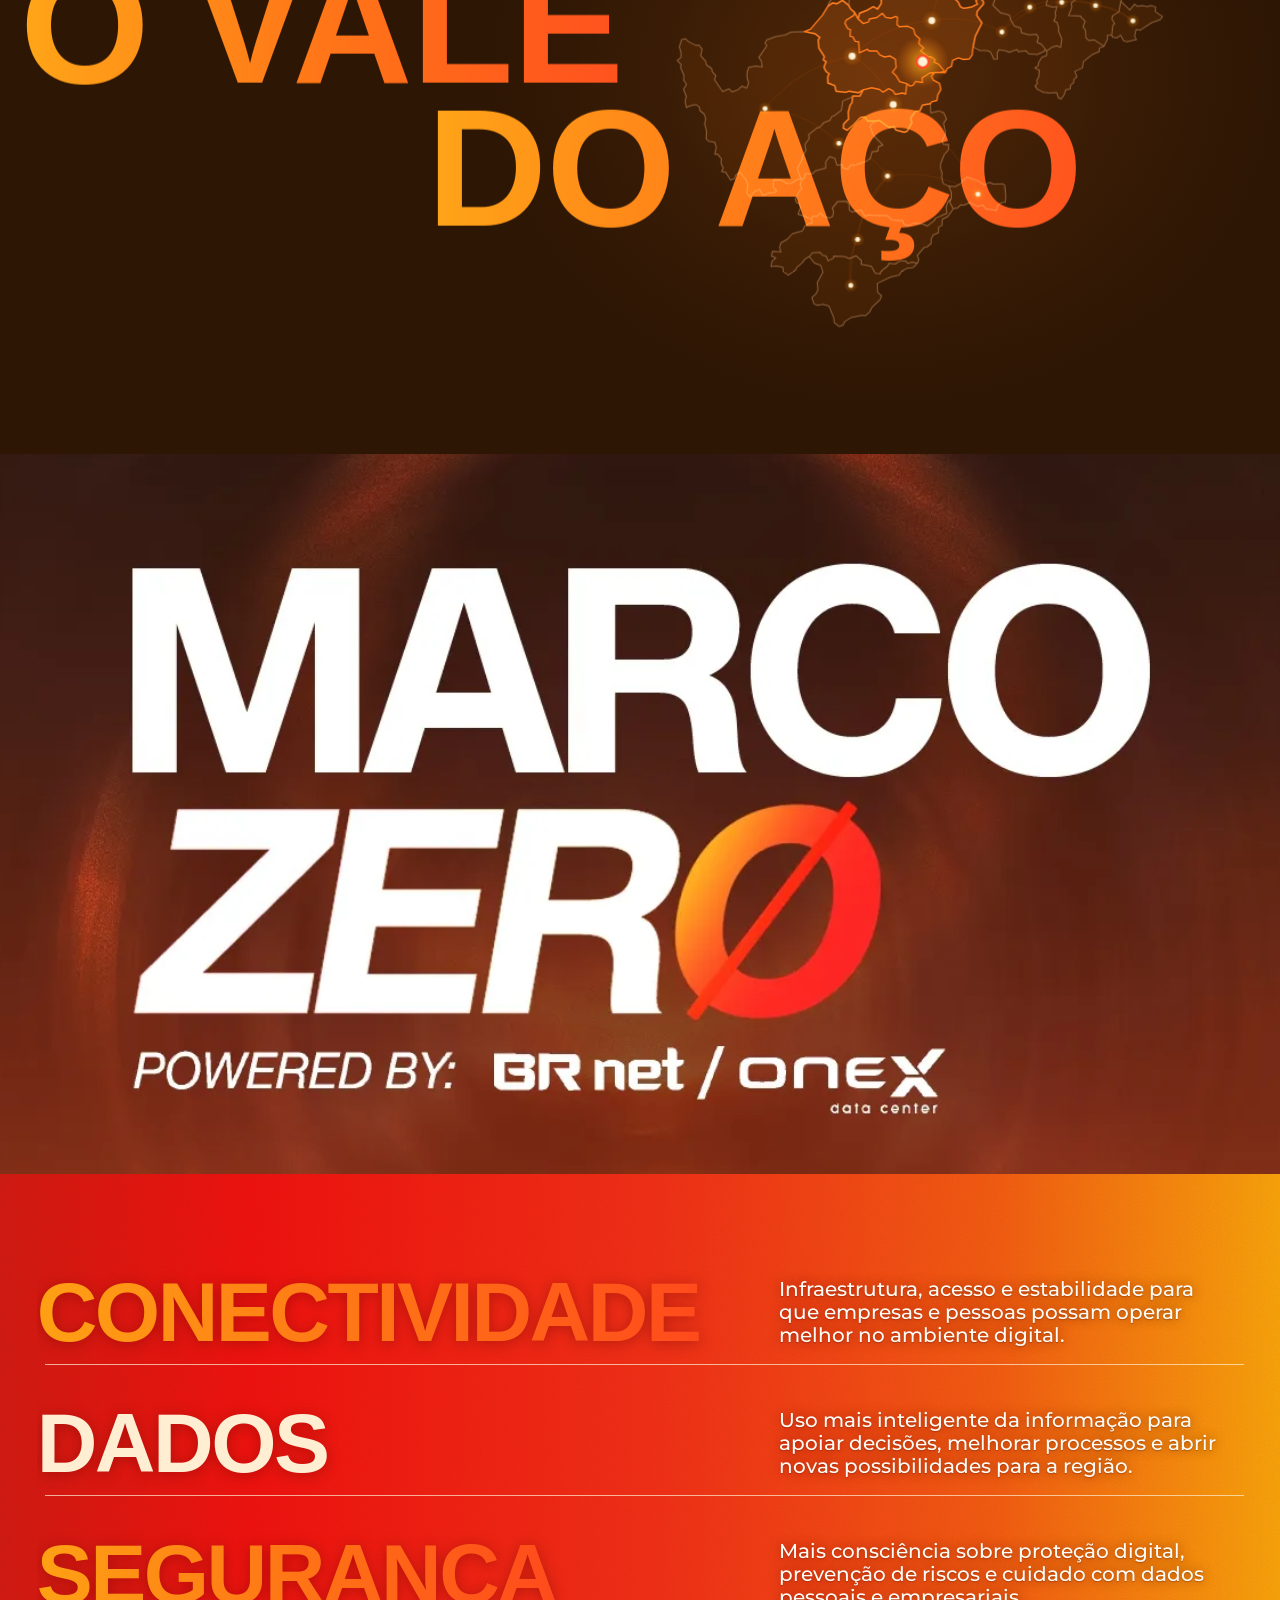
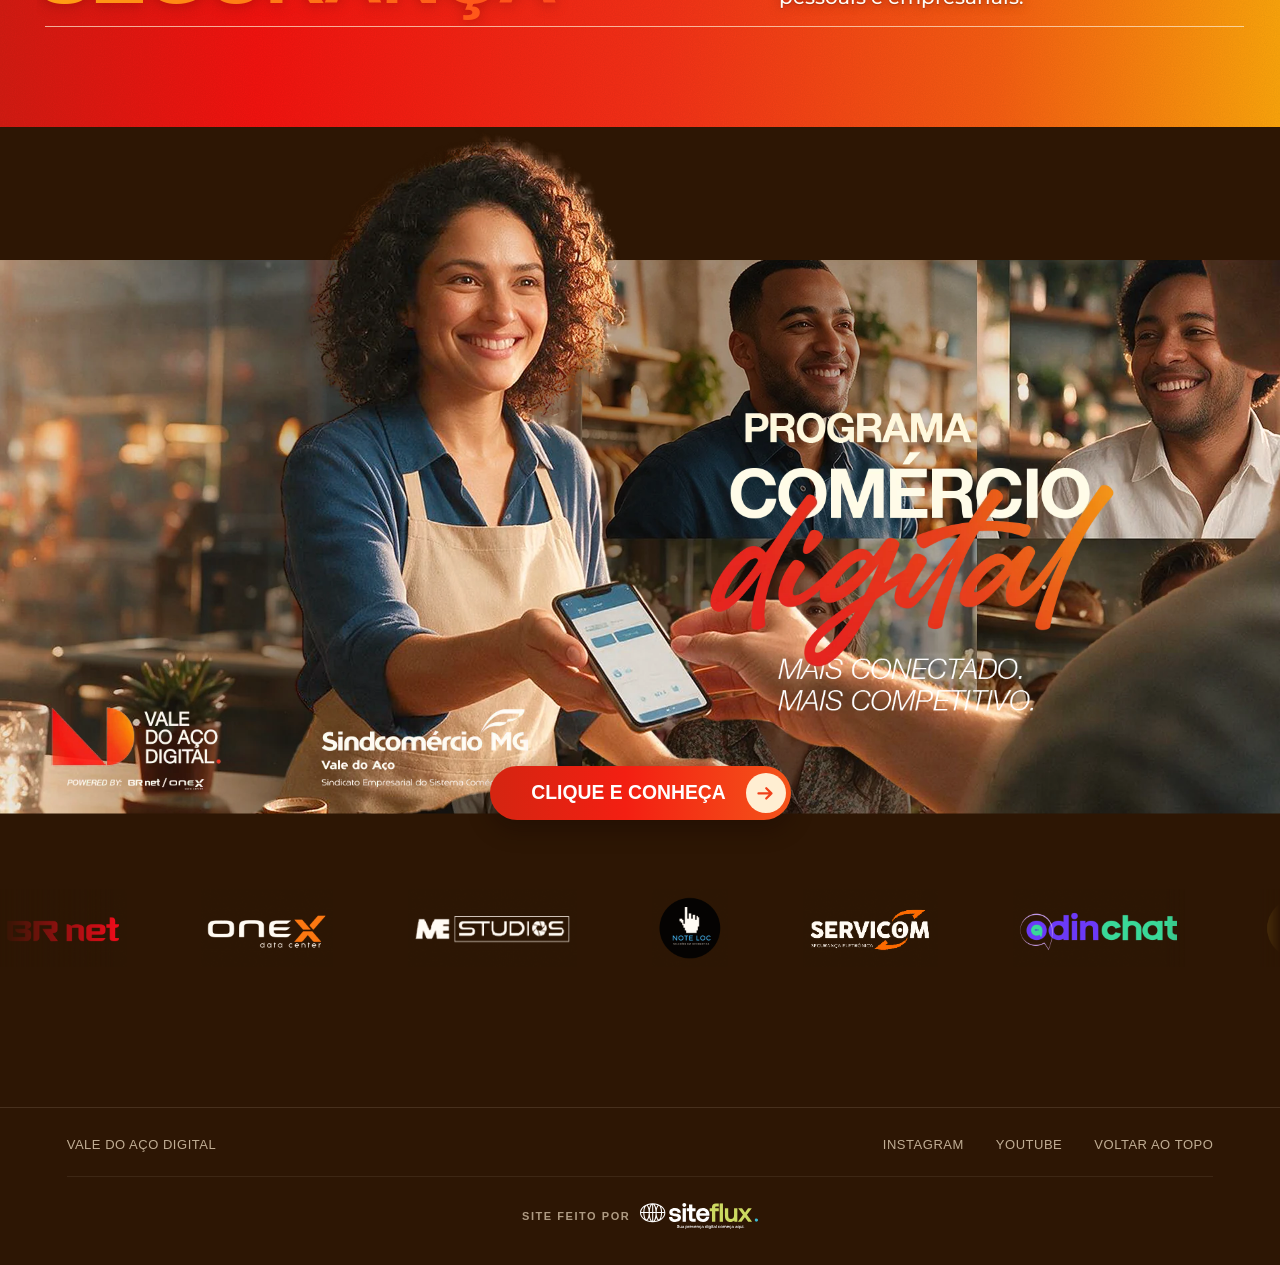
==== commit 99f6aacd: "Prévia: site institucional v1.13 (celular: Marco Zero com o vídeo inteiro, parallax mais forte, hero" ====
--- a/institucional/index.html
+++ b/institucional/index.html
@@ -25,7 +25,7 @@
   <link rel="preload" as="image" href="assets/img/hero-poster-inicio.jpg" fetchpriority="high">
   <link rel="preload" as="font" type="font/woff2" href="assets/fonts/montserrat-latin-400-700.woff2" crossorigin>
   <link rel="stylesheet" href="assets/css/abertura.css?v=1.5">
-  <link rel="stylesheet" href="assets/css/site.css?v=1.12">
+  <link rel="stylesheet" href="assets/css/site.css?v=1.13">
   <script>
     (function (d) {
       var c = 'js hero-top', seen = false;
@@ -34,7 +34,19 @@
       if (!seen && !location.hash && !(window.pageYOffset > 4) && !still) { c += ' intro-on intro-lock'; }
       /* hero longo + sticky só no modo scrub (mouse e toque; sem reduced motion nem economia de dados); abertura.js confirma ou desfaz */
       var conn = navigator.connection;
-      if (!still && !(conn && (conn.saveData || /2g$/.test(conn.effectiveType || '')))) { c += ' hero-scrub'; }
+      if (!still && !(conn && (conn.saveData || /2g$/.test(conn.effectiveType || '')))) {
+        c += ' hero-scrub';
+        /* no toque o vídeo do hero vem inteiro para a memória antes do primeiro quadro (abertura.js). O pedido sai daqui, junto com o
+           HTML, e não depois dos scripts: no celular os 2 MB chegavam com a pessoa já rolando, e a rolagem caía na reserva (quadro
+           final). Mesmo arquivo que abertura.js escolhe (wantedKind); quem chega por âncora, recarga ou voltar não baixa nada agora. */
+        var mm = function (q) { return matchMedia(q).matches; }, nav = performance.getEntriesByType && performance.getEntriesByType('navigation')[0];
+        if (mm('(hover: none) and (pointer: coarse)') && !location.hash && !(nav && nav.type !== 'navigate')) {
+          var l = document.createElement('link');
+          l.rel = 'preload'; l.as = 'fetch'; l.crossOrigin = 'anonymous';
+          l.href = 'assets/video/hero-' + (mm('(max-aspect-ratio: 4/5)') ? 'm' : mm('(max-width: 768px)') || Math.min(innerWidth, innerHeight) < 600 ? '720' : '1080') + '.mp4';
+          document.head.appendChild(l);
+        }
+      }
       d.className = d.className.replace('no-js', c);
     })(document.documentElement);
   </script>
@@ -267,7 +279,7 @@
       <div class="presente__grade">
         <!-- a janela (filho) leva o recorte da entrada: recortado, o próprio <figure> nunca seria visto pelo IntersectionObserver -->
         <figure class="foto" data-rv="clip">
-          <span class="foto__janela"><img data-px="62" data-px-gpu src="assets/img/registro-oficial.webp" width="819" height="1024" alt="Dois representantes do movimento diante do painel do Vale do Aço Digital, com as marcas Onex e BR net" decoding="async"></span>
+          <span class="foto__janela"><img data-px="62" data-px-gpu data-px-m-css src="assets/img/registro-oficial.webp" width="819" height="1024" alt="Dois representantes do movimento diante do painel do Vale do Aço Digital, com as marcas Onex e BR net" decoding="async"></span>
         </figure>
 
         <div class="presente__texto" data-px="-26">
@@ -355,11 +367,11 @@
          próprios (data-px-x) e as letras passam por cima do mapa, que aparece através delas (mix-blend-mode, site.css). -->
     <section class="regiao" id="regiao" aria-labelledby="t-regiao" data-tema="escuro">
       <h2 class="regiao__titulo" id="t-regiao" data-rv="linhas" data-px-track>
-        <span class="ln regiao__l1" style="--i:0" data-px-x="80" data-px-x-m="40" data-px-gpu><span>Conectando</span></span>
-        <span class="ln regiao__l2" style="--i:1" data-px-x="-120" data-px-x-m="-60" data-px-gpu><span>o Vale</span></span>
-        <span class="ln regiao__l3" style="--i:2" data-px-x="160" data-px-x-m="70" data-px-gpu><span>do Aço</span></span>
+        <span class="ln regiao__l1" style="--i:0" data-px-x="80" data-px-x-m="40" data-px-gpu data-px-m-css><span>Conectando</span></span>
+        <span class="ln regiao__l2" style="--i:1" data-px-x="-120" data-px-x-m="-60" data-px-gpu data-px-m-css><span>o Vale</span></span>
+        <span class="ln regiao__l3" style="--i:2" data-px-x="160" data-px-x-m="70" data-px-gpu data-px-m-css><span>do Aço</span></span>
       </h2>
-      <figure class="mapa" data-rv="sobe" data-px="-30">
+      <figure class="mapa" data-rv="sobe" data-px="-30" data-px-m-css>
         <svg class="net net--map" viewBox="88 22 524 576" role="img" aria-labelledby="net-map-t net-map-d">
 <title id="net-map-t">Vale do Aço: os municípios da região ligados por uma teia de conexões</title>
 <desc id="net-map-d">Contornos do IBGE. Diagrama conceitual: do núcleo da Região Metropolitana do Vale do Aço partem fios até os municípios vizinhos; as conexões são ilustrativas.</desc>
@@ -464,10 +476,11 @@
          Walter em 13/10/2026). Atrás, a capa local; por cima dela o vídeo do YouTube, mudo e em loop, entra quando a seção se
          aproxima (site.js). A seção inteira é o link "assistir com som": com mouse, o vídeo com som numa janela sobre a página (um
          play aparece no hover); no toque, sem JS e em file:// (onde o YouTube recusa a incorporação), o link abre o YouTube.
+         No celular o vídeo aparece inteiro (16:9), num palco mais alto, e anda com a rolagem (site.css, "deslizes do celular").
          O título fica para leitor de tela e para a estrutura da página. -->
     <section class="marco" id="marco-zero" aria-labelledby="t-marco" data-tema="escuro">
       <h2 class="sr-only" id="t-marco">O Marco Zero do Vale do Aço Digital</h2>
-      <div class="marco__fundo" aria-hidden="true" data-px="40" data-px-track=".marco" data-px-gpu>
+      <div class="marco__fundo" aria-hidden="true" data-px="40" data-px-track=".marco" data-px-gpu data-px-m-css>
         <img class="marco__capa" src="assets/img/marco-zero-capa.webp" width="1280" height="720" alt="" loading="lazy" decoding="async">
       </div>
       <a class="marco__play" href="https://www.youtube.com/watch?v=ofgeqVFlSOc&amp;t=30s" target="_blank" rel="noopener noreferrer" data-video="ofgeqVFlSOc" data-inicio="30" data-titulo="O Marco Zero do Vale do Aço Digital (vídeo do YouTube)">
@@ -499,9 +512,9 @@
          A imagem do título não é lazy: ela entra por recorte (data-rv="varre") e o navegador não carrega imagem lazy enquanto está toda recortada. -->
     <section class="programa" id="programa" aria-labelledby="t-programa" data-tema="escuro">
       <div class="programa__cena" data-px-track>
-        <div class="programa__foto" data-px="-30" data-px-gpu><img src="assets/img/programa-foto.webp" width="1920" height="1029" alt="Comerciante sorridente recebe o pagamento de um cliente pelo celular; ao fundo, outros comerciantes em suas lojas" loading="lazy" decoding="async"></div>
-        <h2 class="programa__titulo" id="t-programa" data-px="-74" data-px-gpu data-rv="varre"><img src="assets/img/programa-titulo.webp" width="639" height="518" alt="Programa Comércio Digital: mais conectado, mais competitivo." decoding="async"></h2>
-        <img class="programa__marcas" data-px="-52" data-px-gpu data-rv="sobe" src="assets/img/programa-marcas.webp" width="672" height="124" alt="Vale do Aço Digital, powered by BR net / Onex, e Sindcomércio MG Vale do Aço — Sindicato Empresarial do Sistema Comércio" loading="lazy" decoding="async">
+        <div class="programa__foto" data-px="-30" data-px-gpu data-px-m-css><img src="assets/img/programa-foto.webp" width="1920" height="1029" alt="Comerciante sorridente recebe o pagamento de um cliente pelo celular; ao fundo, outros comerciantes em suas lojas" loading="lazy" decoding="async"></div>
+        <h2 class="programa__titulo" id="t-programa" data-px="-74" data-px-gpu data-px-m-css data-rv="varre"><img src="assets/img/programa-titulo.webp" width="639" height="518" alt="Programa Comércio Digital: mais conectado, mais competitivo." decoding="async"></h2>
+        <img class="programa__marcas" data-px="-52" data-px-gpu data-px-m-css data-rv="sobe" src="assets/img/programa-marcas.webp" width="672" height="124" alt="Vale do Aço Digital, powered by BR net / Onex, e Sindcomércio MG Vale do Aço — Sindicato Empresarial do Sistema Comércio" loading="lazy" decoding="async">
         <a class="cta" data-ima href="https://valedoacodigital.com.br/programa-digital/"><span class="cta__rot">Clique e conheça</span><span class="cta__seta" aria-hidden="true"><svg viewBox="0 0 24 24" focusable="false"><path d="M4 12h15M13 6l6 6-6 6"/></svg></span></a>
       </div>
     </section>
@@ -535,7 +548,7 @@
     <p class="rodape__credito"><a href="https://siteflux.com.br/" target="_blank" rel="noopener noreferrer">Site feito por <img src="assets/img/logo-siteflux-fundo-escuro.svg" width="435" height="96" alt="Siteflux" loading="lazy" decoding="async"><span class="sr-only"> (abre o site da Siteflux)</span></a></p>
   </footer>
 
-  <script src="assets/js/abertura.js?v=1.5" defer></script>
+  <script src="assets/js/abertura.js?v=1.6" defer></script>
   <script src="assets/js/site.js?v=1.12" defer></script>
 </body>
 </html>
--- a/institucional/assets/css/site.css
+++ b/institucional/assets/css/site.css
@@ -377,13 +377,14 @@
 /* Só o vídeo do encontro, de ponta a ponta (em 13/10/2026 saíram a marca em traço, a tela recortada e, depois, o texto e o véu).
    .marco__fundo leva a capa local e, por cima dela, o vídeo do YouTube mudo e em loop (site.js). O vídeo é um iframe 16:9 que cobre a
    caixa como object-fit: cover (unidades de contêiner) e cresce 18% para os cantos do player (título, logo) ficarem fora da tela; a
-   capa só sai quando o player avisa que está tocando e os controles dele já sumiram (.is-tocando). A seção tem a proporção do vídeo
-   (16:9) até a altura da tela; o fundo é 7% mais alto em cima e embaixo, folga para o parallax. */
+   capa fica por cima do vídeo (z-index: o iframe entra depois dela no HTML) e só sai quando o player avisa que está tocando e os
+   controles dele já sumiram (.is-tocando). A seção tem a proporção do vídeo (16:9) até a altura da tela; o fundo é 7% mais alto em
+   cima e embaixo, folga para o parallax. No celular o vídeo aparece inteiro, num palco mais alto (ver "até 899 px"). */
 .marco { position: relative; isolation: isolate; overflow: hidden; height: min(100vh, 56.25vw); background: #1d0d02; }
 @supports (height: 100svh) { .marco { height: min(100svh, 56.25vw); } }
 .marco__fundo { position: absolute; inset: -7% 0; z-index: -1; overflow: hidden; container-type: size; }
 .marco__capa, .marco__fundo iframe { position: absolute; left: 50%; top: 50%; translate: -50% -50%; border: 0; pointer-events: none; }
-.marco__capa { width: 100%; height: 100%; object-fit: cover; transition: opacity 1.2s ease; }
+.marco__capa { z-index: 1; width: 100%; height: 100%; object-fit: cover; transition: opacity 1.2s ease; }
 .marco__fundo iframe { width: max(100cqw, 177.78cqh); height: max(56.25cqw, 100cqh); scale: 1.18; }
 .marco.is-tocando .marco__capa { opacity: 0; }
 /* a seção inteira é o link para assistir com som; o play só aparece no hover e no foco do teclado */
@@ -540,10 +541,11 @@
     .menu__pe .pilula { --h: 44px; }
   }
 
-  .presente { padding: 56px 0 0; }
+  .presente { padding: 56px 0 0; overflow-x: clip; } /* as linhas do título entram de fora da tela (deslizes do celular, no fim da folha) */
   .presente__faixa { display: none; }
   .presente__grade { display: flex; flex-direction: column; padding: 0 var(--lado); gap: 34px; }
   .foto { order: 2; width: 100%; height: auto; aspect-ratio: 706 / 800; border-radius: 28px; }
+  .foto img { top: -14%; height: 128%; } /* folga maior para o parallax da foto no celular */
   .js [data-rv="clip"] .foto__janela { clip-path: inset(100% 0 0 0 round 28px); }
   .js [data-rv="clip"].is-in .foto__janela { clip-path: inset(0 0 0 0 round 28px); }
   .presente__texto { display: contents; }
@@ -600,10 +602,20 @@
   .regiao__l3 { padding-left: 6vw; }
   .mapa { width: min(90%, 520px); margin: -30vw 2vw 0 auto; }
 
-  /* no celular a faixa vai a 4:5: mostra o centro do quadro (as pessoas) em vez de uma tira estreita de 16:9 */
-  .marco { height: auto; aspect-ratio: 4 / 5; max-height: 86svh; }
-
-  .frentes { padding: 44px 0 56px; }
+  /* no celular o vídeo aparece inteiro: 16:9 na largura da tela (no quadro 4:5 de antes ele perdia dois terços da largura). Ele fica num palco
+     mais alto, no escuro da seção do mapa (sem emenda com ela), com um brilho quente atrás; a folga de cima e de baixo (--mv-curso)
+     é o curso do parallax ("deslizes do celular", no fim da folha). No celular deitado a largura do vídeo para em 150% da altura da
+     tela, para ele caber nela. */
+  .marco { --mv-w: min(100vw, 150vh); --mv-curso: 15vh; --mv-h: calc(var(--mv-w) * 0.5625); height: calc(var(--mv-h) + var(--mv-curso) * 2); background: var(--escuro); view-timeline: --marco; }
+  @supports (height: 100svh) { .marco { --mv-w: min(100vw, 150svh); --mv-curso: 15svh; } }
+  .marco::before {
+    content: ""; position: absolute; inset: 0; z-index: -2; pointer-events: none;
+    background: radial-gradient(ellipse 100% 44% at 50% 50%, rgba(255, 122, 26, 0.46), rgba(243, 49, 23, 0.2) 48%, rgba(243, 49, 23, 0) 74%);
+  }
+  .marco__fundo { inset: auto 0; top: 50%; width: var(--mv-w); height: var(--mv-h); margin: calc(var(--mv-h) / -2) auto 0; box-shadow: 0 22px 60px rgba(8, 3, 0, 0.55); }
+  .marco__fundo iframe { width: 100cqw; height: 100cqh; scale: 1; }
+
+  .frentes { padding: 44px 0 56px; overflow-x: clip; } /* os nomes entram de fora da tela (idem) */
   .frente { display: block; padding: 26px var(--lado) 24px; }
   .frente + .frente { padding-top: 26px; }
   .frente::after { left: var(--lado); right: var(--lado); }
@@ -663,7 +675,6 @@
   .regiao__l2, .regiao__l3 { font-size: 16.5vw; }
   .regiao__l3 { padding-left: 10vw; }
   .mapa { width: min(78%, 600px); margin: -22vw var(--lado) 0 auto; }
-  .marco { aspect-ratio: 16 / 10; }
   .frente { padding-block: 30px 28px; }
   .frente__texto { margin-top: 8px; }
   .programa__foto img { width: 150%; margin-left: -22%; }
@@ -707,16 +718,24 @@
    cobria o microfone do campo */
 @media (max-width: 480px), (max-height: 520px) { #my-widget-container:has(#my-widget-window.open) #my-widget-button { opacity: 0; visibility: hidden; pointer-events: none; } }
 
-/* ---------- deslizes do celular (até 899 px) ----------
-   Na seção "como" o parallax do celular é conduzido pela rolagem no compositor (animation-timeline: view()), colado ao dedo, sem
-   esperar o JS a cada quadro. Cada peça entra de um lado, assenta alinhada enquanto está na faixa de leitura e sai pelo lado oposto:
-   o mesmo cruzamento das linhas do desktop, com amplitude de celular. Cada peça usa a própria passagem pela tela (cover 0% → 100%),
-   então as de baixo chegam um pouco depois, em cascata. A palavra fica inteira de 34% a 84% da passagem — da parte de baixo da tela
-   até perto do topo —, e a chamada alterna os lados linha a linha (ESSE ←, MOVIMENTO →, É PARA ←, VOCÊ QUE… →).
+/* ---------- deslizes do celular (até 899 px): letras que cruzam a tela e planos de parallax ----------
+   No celular o parallax é conduzido pela rolagem no compositor (animation-timeline: view()), colado ao dedo, sem esperar o JS a
+   cada quadro. Dois tipos de movimento, os mesmos em toda a página:
+   · letras grandes cruzam a tela: cada peça entra de um lado, assenta alinhada enquanto está na faixa de leitura e sai pelo lado
+     oposto (o cruzamento das linhas do desktop, com amplitude de celular). Cada peça usa a própria passagem pela tela (cover 0% →
+     100%), então as de baixo chegam um pouco depois, em cascata. Títulos do movimento e do "como", DIGITALIZAR e a frase, a chamada
+     (ESSE ←, MOVIMENTO →, É PARA ←, VOCÊ QUE… →), "Conectando o Vale do Aço" e os nomes das três frentes.
+   · imagens em planos: a foto anda mais devagar que a página dentro da sua janela (plano distante), e o que está por cima dela
+     (o mapa sob o letreiro, o título e as marcas do Programa) anda mais depressa (plano próximo). No meio da passagem tudo está na
+     posição do desenho. No Marco Zero o vídeo inteiro anda mais devagar que o palco e abre de 80% para a largura toda na faixa de
+     leitura; o brilho atrás dele anda mais devagar ainda.
+   Quem tem janela própria (overflow hidden: a foto do movimento, a do Programa, o palco do Marco Zero) dá nome à linha do tempo
+   (view-timeline) e o de dentro a usa: view() no de dentro olharia para a janela, que não rola, e a animação ficaria parada.
    Só onde o navegador faz isso; nos outros, e com movimento reduzido, fica o deslize curto do site.js (data-px-m-css no HTML). */
 @media (max-width: 899px) and (prefers-reduced-motion: no-preference) {
   @supports (animation-timeline: view()) {
-    .letreiro__palavra, .letreiro__frase .ln, .como__grade .t2 .ln, .chamada .cl {
+    .letreiro__palavra, .letreiro__frase .ln, .como__grade .t2 .ln, .chamada .cl, .presente__texto .t2 .ln, .regiao__titulo .ln, .mapa,
+    .frente__nome, .foto__janela img, .programa__foto img, .programa__titulo, .programa__marcas, .marco__fundo, .marco::before {
       animation-duration: auto; animation-fill-mode: both; animation-timing-function: linear;
       animation-timeline: view(); animation-range: cover 0% cover 100%;
     }
@@ -725,8 +744,24 @@
     .letreiro__frase .ln:nth-child(3) { animation-name: dz-frase-2; }
     .como__grade .t2 .ln:nth-child(1) { animation-name: dz-titulo-esq; }
     .como__grade .t2 .ln:nth-child(2) { animation-name: dz-titulo-dir; }
+    .presente__texto .t2 .ln:nth-child(odd) { animation-name: pz-titulo-esq; }
+    .presente__texto .t2 .ln:nth-child(2) { animation-name: pz-titulo-dir; }
     .chamada .ln .cl:nth-child(1) { animation-name: dz-esq; }
     .chamada .ln .cl:nth-child(2) { animation-name: dz-dir; }
+    .regiao__l1 { animation-name: rz-l1; }
+    .regiao__l2 { animation-name: rz-l2; }
+    .regiao__l3 { animation-name: rz-l3; }
+    .mapa { animation-name: rz-mapa; }
+    .frente:nth-child(odd) .frente__nome { animation-name: fz-dir; }
+    .frente:nth-child(even) .frente__nome { animation-name: fz-esq; }
+    .foto { view-timeline: --foto; }
+    .foto__janela img { animation-name: pz-foto; animation-timeline: --foto; }
+    .programa__foto { view-timeline: --programa-foto; }
+    .programa__foto img { transform-origin: 44% 50%; animation-name: pg-foto; animation-timeline: --programa-foto; } /* 44%: o centro da parte à vista */
+    .programa__titulo { animation-name: pg-titulo; }
+    .programa__marcas { animation-name: pg-marcas; }
+    .marco__fundo { animation-name: mz-curso, mz-abre; animation-timeline: --marco, --marco; }
+    .marco::before { animation-name: mz-brilho; animation-timeline: --marco; }
     /* o degradê sai da linha inteira e vai para cada parte: num elemento que desliza ele não acompanharia o texto */
     /* a máscara de cada linha recorta só na vertical: com overflow hidden ela virava contêiner de rolagem e prendia a linha do tempo
        das partes (view() olharia para ela, não para a página); e o recorte lateral cortaria as partes na margem */
@@ -745,6 +780,9 @@
 @keyframes dz-frase-2 { 0% { translate: 92vw 0; animation-timing-function: cubic-bezier(0.2, 0.7, 0.25, 1); } 46%, 100% { translate: 0 0; } }
 @keyframes dz-titulo-esq { 0% { translate: -46vw 0; animation-timing-function: cubic-bezier(0.2, 0.7, 0.25, 1); } 38%, 100% { translate: 0 0; } }
 @keyframes dz-titulo-dir { 0% { translate: 46vw 0; animation-timing-function: cubic-bezier(0.2, 0.7, 0.25, 1); } 42%, 100% { translate: 0 0; } }
+/* o título do movimento é o primeiro depois da abertura: chega de menos longe e assenta mais cedo, ainda na metade de baixo da tela */
+@keyframes pz-titulo-esq { 0% { translate: -34vw 0; animation-timing-function: cubic-bezier(0.2, 0.7, 0.25, 1); } 30%, 100% { translate: 0 0; } }
+@keyframes pz-titulo-dir { 0% { translate: 34vw 0; animation-timing-function: cubic-bezier(0.2, 0.7, 0.25, 1); } 30%, 100% { translate: 0 0; } }
 @keyframes dz-esq {
   0% { translate: -64vw 0; animation-timing-function: cubic-bezier(0.2, 0.7, 0.25, 1); }
   32%, 80% { translate: 0 0; animation-timing-function: cubic-bezier(0.55, 0, 0.8, 0.45); }
@@ -755,3 +793,47 @@
   32%, 80% { translate: 0 0; animation-timing-function: cubic-bezier(0.55, 0, 0.8, 0.45); }
   100% { translate: -34vw 0; }
 }
+/* "Conectando o Vale do Aço" e os nomes das três frentes chegam de lados alternados e saem pouco (4–5vw, menos que a margem
+   lateral --lado: a primeira letra não sai da tela), para o mapa continuar sob as letras */
+@keyframes rz-l1 {
+  0% { translate: 40vw 0; animation-timing-function: cubic-bezier(0.2, 0.7, 0.25, 1); }
+  36%, 80% { translate: 0 0; animation-timing-function: cubic-bezier(0.55, 0, 0.8, 0.45); }
+  100% { translate: -4vw 0; }
+}
+@keyframes rz-l2 {
+  0% { translate: -50vw 0; animation-timing-function: cubic-bezier(0.2, 0.7, 0.25, 1); }
+  40%, 80% { translate: 0 0; animation-timing-function: cubic-bezier(0.55, 0, 0.8, 0.45); }
+  100% { translate: 10vw 0; }
+}
+@keyframes rz-l3 {
+  0% { translate: 58vw 0; animation-timing-function: cubic-bezier(0.2, 0.7, 0.25, 1); }
+  44%, 80% { translate: 0 0; animation-timing-function: cubic-bezier(0.55, 0, 0.8, 0.45); }
+  100% { translate: -5vw 0; }
+}
+/* CONECTIVIDADE e SEGURANÇA pela direita, DADOS pela esquerda */
+@keyframes fz-dir {
+  0% { translate: 34vw 0; animation-timing-function: cubic-bezier(0.2, 0.7, 0.25, 1); }
+  36%, 76% { translate: 0 0; animation-timing-function: cubic-bezier(0.55, 0, 0.8, 0.45); }
+  100% { translate: -4vw 0; }
+}
+@keyframes fz-esq {
+  0% { translate: -34vw 0; animation-timing-function: cubic-bezier(0.2, 0.7, 0.25, 1); }
+  36%, 76% { translate: 0 0; animation-timing-function: cubic-bezier(0.55, 0, 0.8, 0.45); }
+  100% { translate: 4vw 0; }
+}
+/* planos: lineares, como a rolagem. A foto do movimento tem 14% de folga em cima e embaixo (site.css, "até 899 px"); a do Programa,
+   a do zoom (1,28 → 1,14: 14% → 7% de cada lado) */
+@keyframes pz-foto { from { translate: 0 -10%; } to { translate: 0 10%; } }
+@keyframes pg-foto { from { translate: 0 -6%; scale: 1.28; } to { translate: 0 6%; scale: 1.14; } }
+@keyframes pg-titulo { from { translate: 0 16vw; } to { translate: 0 -16vw; } }
+@keyframes pg-marcas { from { translate: 0 6vw; } to { translate: 0 -6vw; } }
+@keyframes rz-mapa { from { translate: 0 16vw; } to { translate: 0 -16vw; } }
+/* Marco Zero: o curso é a folga do palco (o mesmo 15svh de --mv-curso; mudando um, mudar o outro); o vídeo abre para a largura
+   toda entre 42% e 64% da passagem (a seção no meio da tela) */
+@keyframes mz-curso { from { translate: 0 -15svh; } to { translate: 0 15svh; } }
+@keyframes mz-abre {
+  0% { scale: 0.8; animation-timing-function: cubic-bezier(0.3, 0.3, 0.45, 1); }
+  42%, 64% { scale: 1; animation-timing-function: cubic-bezier(0.55, 0, 0.8, 0.45); }
+  100% { scale: 0.9; }
+}
+@keyframes mz-brilho { 0% { translate: 0 -24svh; opacity: 0.35; } 50% { opacity: 1; } 100% { translate: 0 24svh; opacity: 0.35; } }
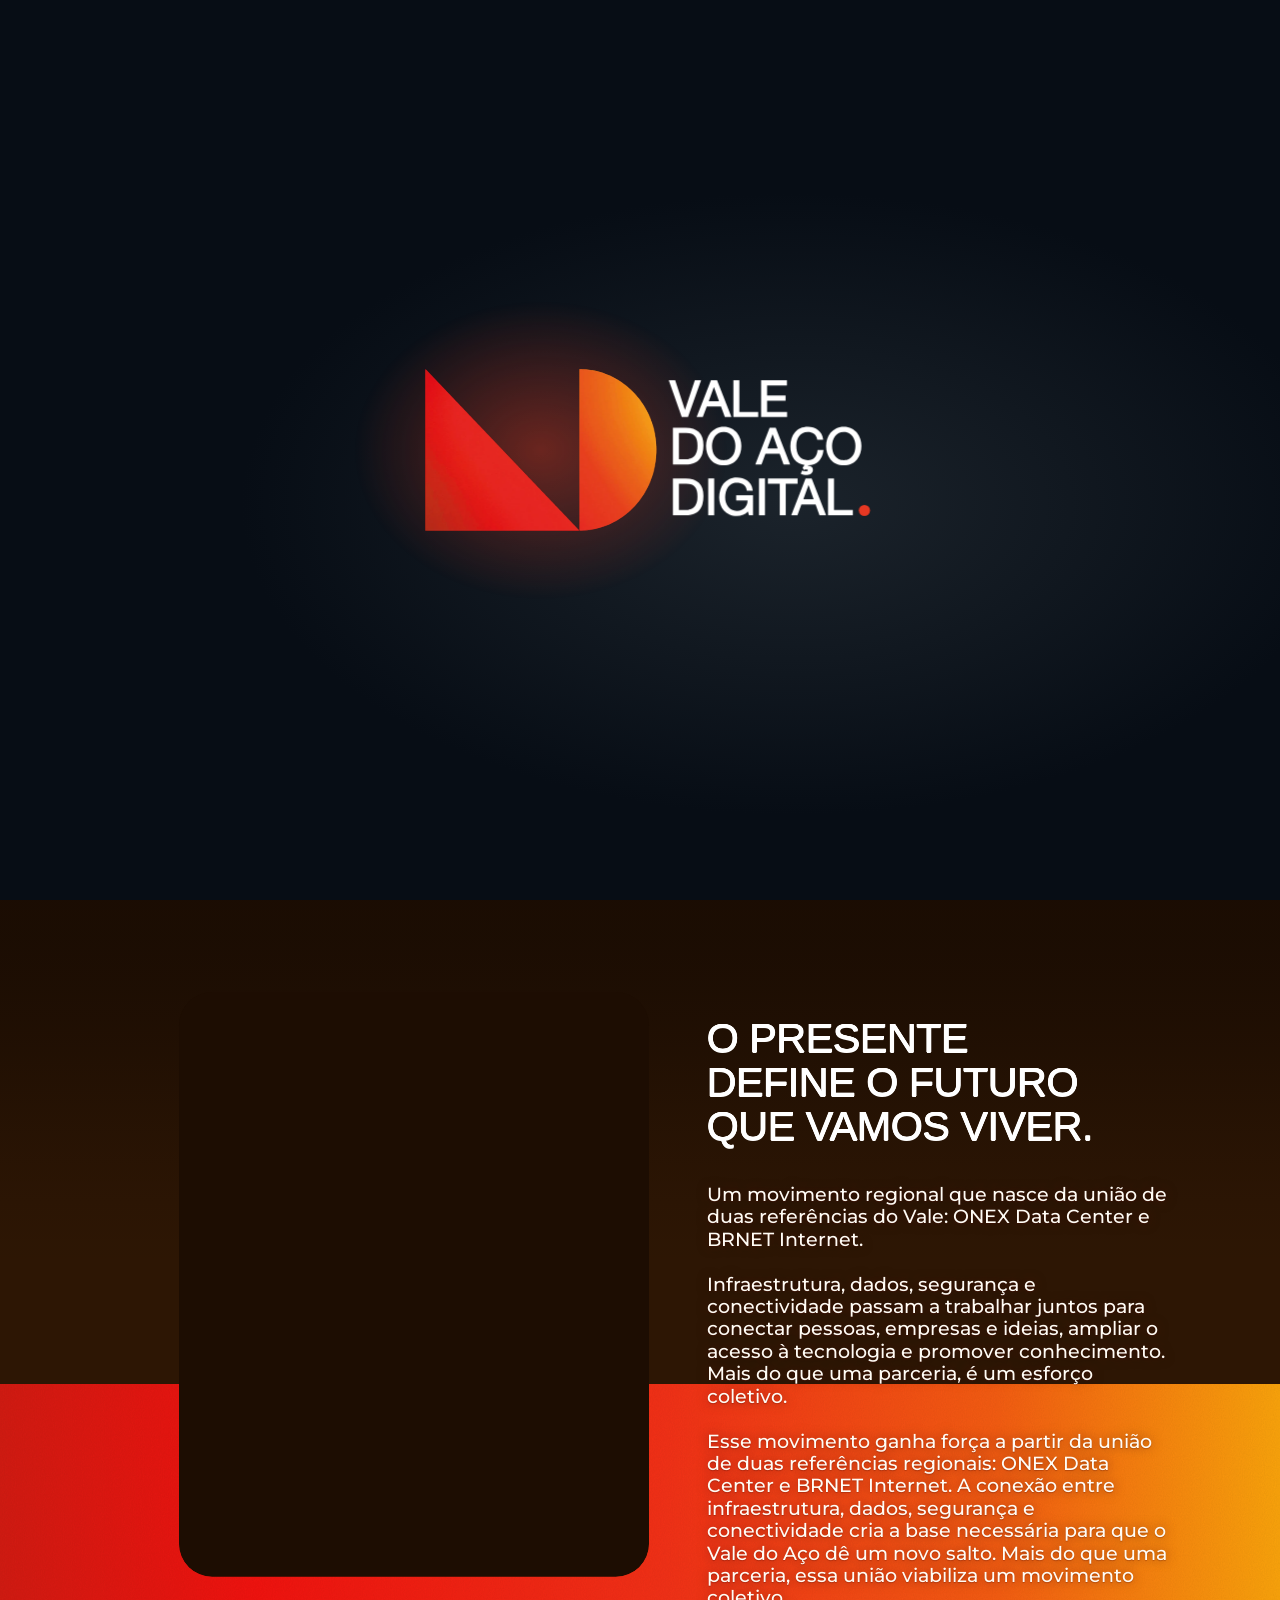
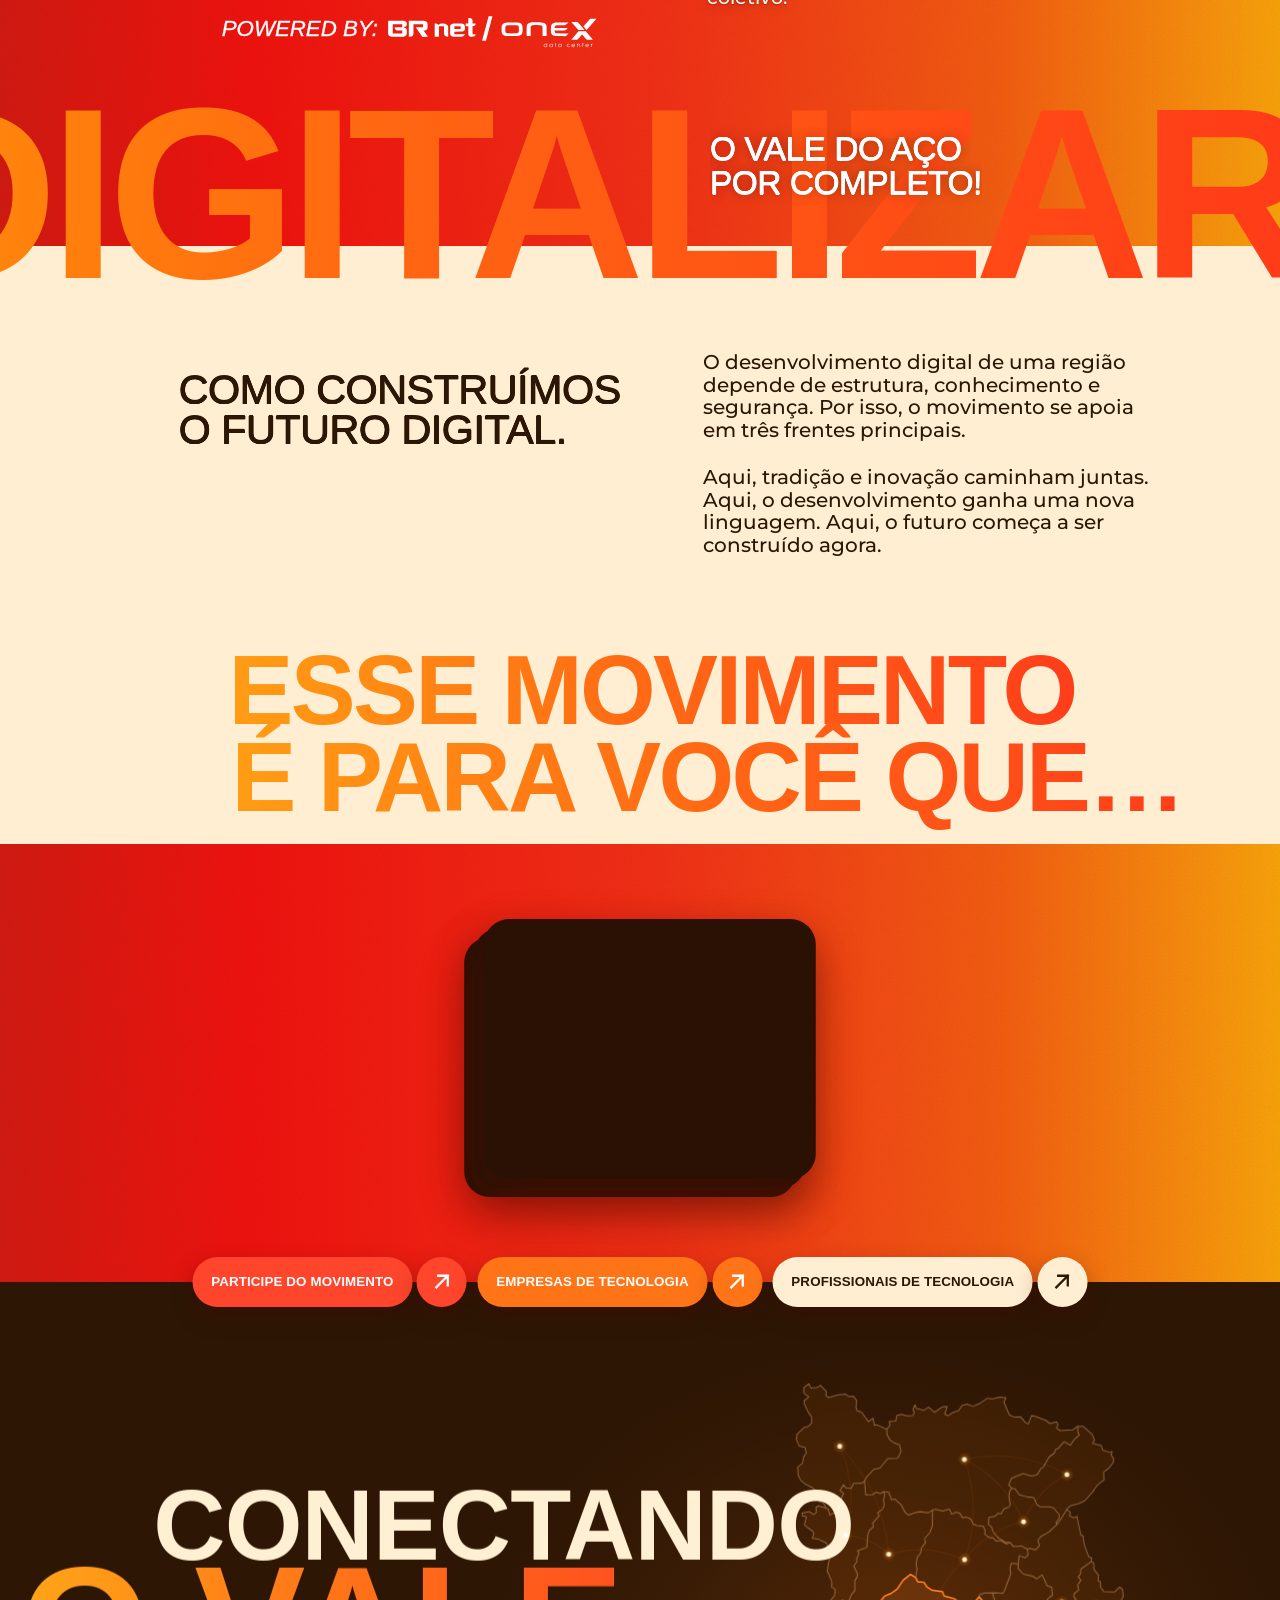
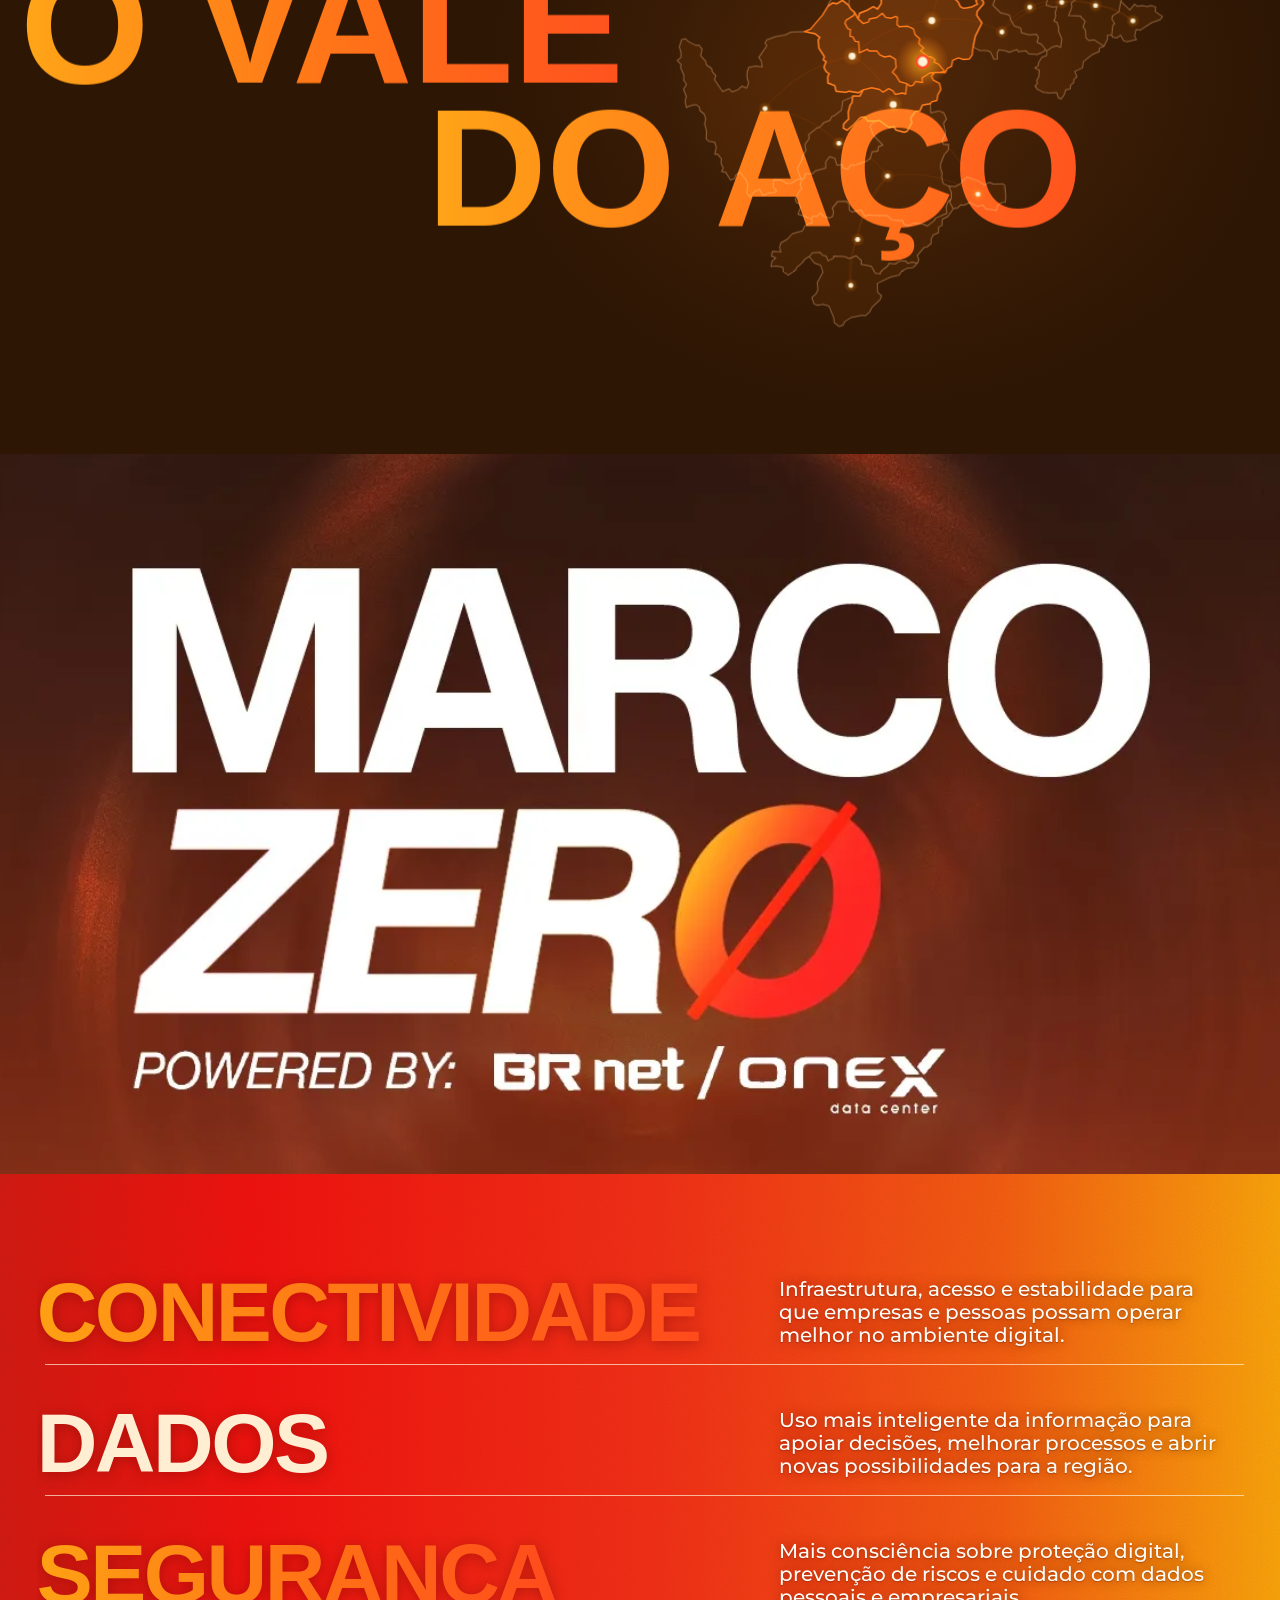
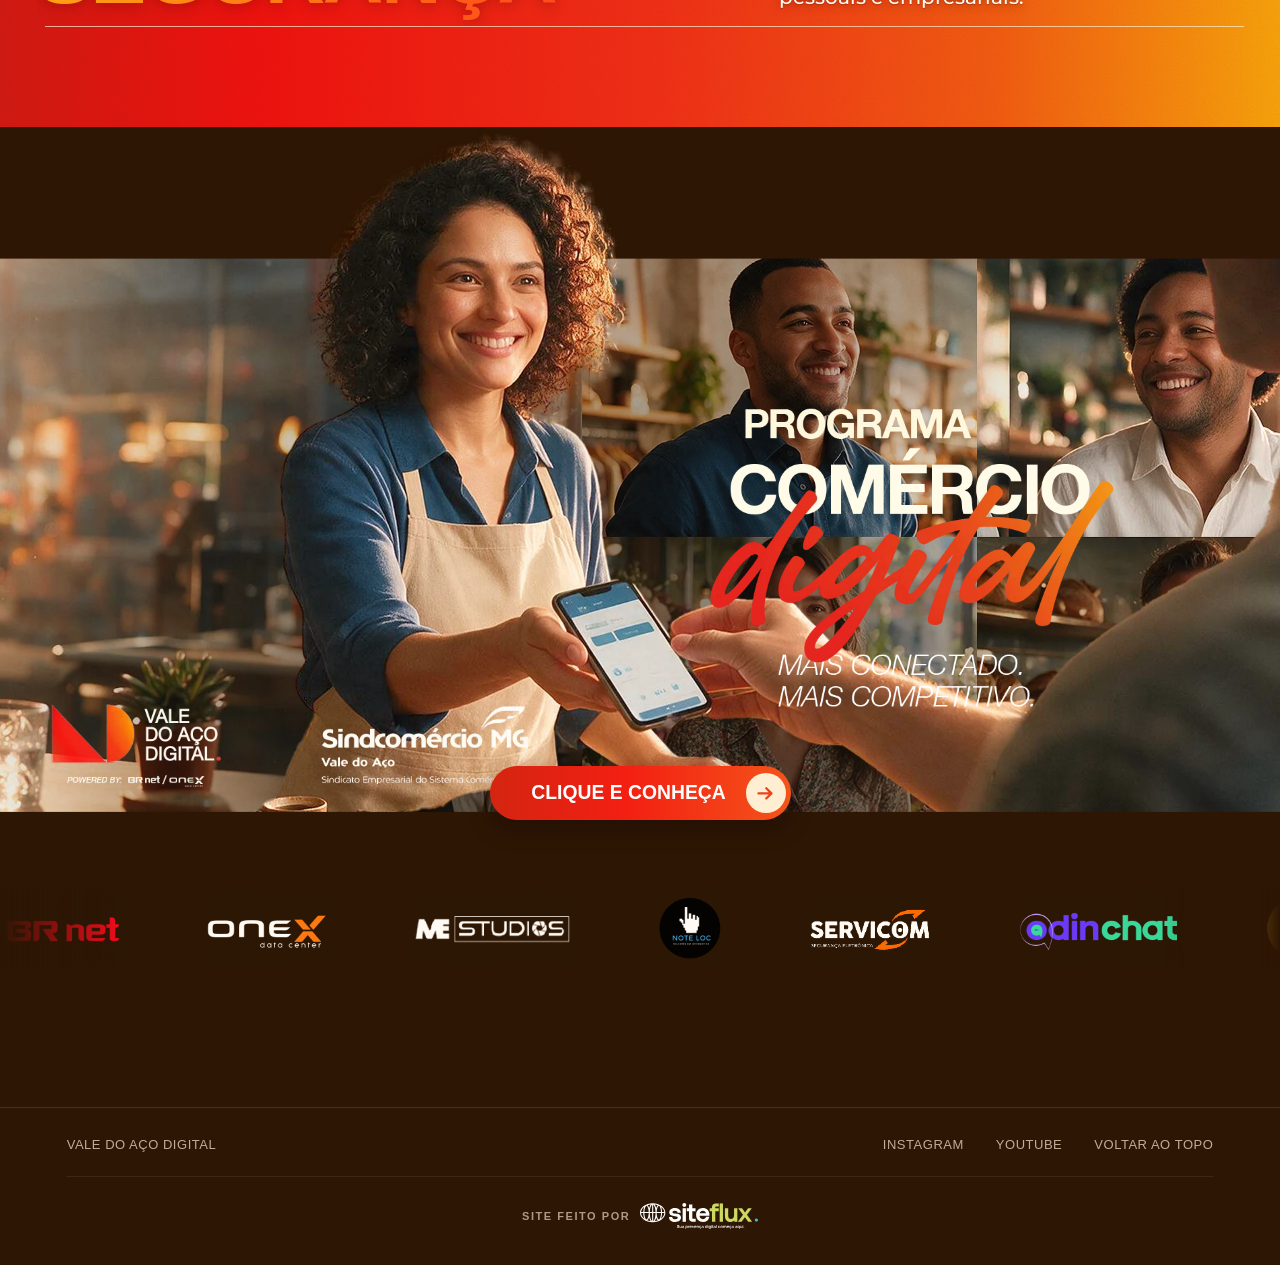
==== commit f4af921b: "Prévia: site institucional v1.14 (selos sem brilho, cabeça da comerciante inteira) + publicação em v" ====
--- a/institucional/index.html
+++ b/institucional/index.html
@@ -25,7 +25,7 @@
   <link rel="preload" as="image" href="assets/img/hero-poster-inicio.jpg" fetchpriority="high">
   <link rel="preload" as="font" type="font/woff2" href="assets/fonts/montserrat-latin-400-700.woff2" crossorigin>
   <link rel="stylesheet" href="assets/css/abertura.css?v=1.5">
-  <link rel="stylesheet" href="assets/css/site.css?v=1.13">
+  <link rel="stylesheet" href="assets/css/site.css?v=1.14">
   <script>
     (function (d) {
       var c = 'js hero-top', seen = false;
--- a/institucional/assets/css/site.css
+++ b/institucional/assets/css/site.css
@@ -313,13 +313,13 @@
 .publico::before { background: radial-gradient(circle max(180px, calc(300 * var(--u))) at var(--mx) var(--my), rgba(255, 190, 90, 0.2), rgba(255, 122, 26, 0.07) 46%, rgba(255, 122, 26, 0) 72%); }
 .publico::after { z-index: -1; box-shadow: 0 calc(46 * var(--u)) calc(84 * var(--u)) rgba(64, 8, 0, 0.5); }
 .publico > * { position: relative; }
-/* selo do cartão: círculo na cor da marca, com brilho no alto e sombra quente, um anel fino em volta e o ícone do público em traço
-   branco. No hover o selo gira um pouco e cresce, e o anel se abre. */
+/* selo do cartão: círculo na cor da marca, com sombra quente, um anel fino em volta e o ícone do público em traço branco (o brilho
+   branco no alto saiu em 14/10/2026, a pedido do Walter). No hover o selo gira um pouco e cresce, e o anel se abre. */
 .publico__sinal {
   --t: max(56px, calc(88 * var(--u)));
   display: grid; place-items: center; width: var(--t); height: var(--t); margin-bottom: calc(28 * var(--u)); border-radius: 50%;
-  background: radial-gradient(circle at 30% 22%, rgba(255, 242, 218, 0.62), rgba(255, 242, 218, 0) 50%), linear-gradient(150deg, #ffa51c 0%, #ff6c16 44%, #e3291a 100%);
-  box-shadow: 0 calc(12 * var(--u)) calc(30 * var(--u)) rgba(214, 52, 10, 0.42), inset 0 1px 0 rgba(255, 248, 232, 0.6), inset 0 -3px 8px rgba(120, 22, 0, 0.32);
+  background: linear-gradient(150deg, #ffa51c 0%, #ff6c16 44%, #e3291a 100%);
+  box-shadow: 0 calc(12 * var(--u)) calc(30 * var(--u)) rgba(214, 52, 10, 0.42), inset 0 -3px 8px rgba(120, 22, 0, 0.32);
   transition: scale 0.6s var(--mola), rotate 0.6s var(--mola);
 }
 .publico__sinal::before { content: ""; position: absolute; inset: calc(var(--t) * -0.13); border-radius: 50%; border: 1px solid rgba(255, 208, 138, 0.34); transition: scale 0.6s var(--sai), border-color 0.45s ease; }
@@ -757,7 +757,9 @@
     .foto { view-timeline: --foto; }
     .foto__janela img { animation-name: pz-foto; animation-timeline: --foto; }
     .programa__foto { view-timeline: --programa-foto; }
-    .programa__foto img { transform-origin: 44% 50%; animation-name: pg-foto; animation-timeline: --programa-foto; } /* 44%: o centro da parte à vista */
+    /* 44%: o centro da parte à vista; 0: o zoom cresce para baixo, a partir do alto da foto, e a cabeça da comerciante (que sai da
+       colagem e encosta no alto da imagem) nunca passa da borda da moldura */
+    .programa__foto img { transform-origin: 44% 0; animation-name: pg-foto; animation-timeline: --programa-foto; }
     .programa__titulo { animation-name: pg-titulo; }
     .programa__marcas { animation-name: pg-marcas; }
     .marco__fundo { animation-name: mz-curso, mz-abre; animation-timeline: --marco, --marco; }
@@ -821,10 +823,11 @@
   36%, 76% { translate: 0 0; animation-timing-function: cubic-bezier(0.55, 0, 0.8, 0.45); }
   100% { translate: 4vw 0; }
 }
-/* planos: lineares, como a rolagem. A foto do movimento tem 14% de folga em cima e embaixo (site.css, "até 899 px"); a do Programa,
-   a do zoom (1,28 → 1,14: 14% → 7% de cada lado) */
+/* planos: lineares, como a rolagem. A foto do movimento tem 14% de folga em cima e embaixo (site.css, "até 899 px"). A do Programa
+   se afasta (1,12 → 1) e desce dentro da moldura (0 → 8%), nunca sobe: em cima o que se abre é a faixa transparente da imagem, e
+   embaixo o corte fica sob o degradê. Na v1.13 ela ampliava a partir do centro e cortava a cabeça da comerciante. */
 @keyframes pz-foto { from { translate: 0 -10%; } to { translate: 0 10%; } }
-@keyframes pg-foto { from { translate: 0 -6%; scale: 1.28; } to { translate: 0 6%; scale: 1.14; } }
+@keyframes pg-foto { from { translate: 0 0; scale: 1.12; } to { translate: 0 8%; scale: 1; } }
 @keyframes pg-titulo { from { translate: 0 16vw; } to { translate: 0 -16vw; } }
 @keyframes pg-marcas { from { translate: 0 6vw; } to { translate: 0 -6vw; } }
 @keyframes rz-mapa { from { translate: 0 16vw; } to { translate: 0 -16vw; } }
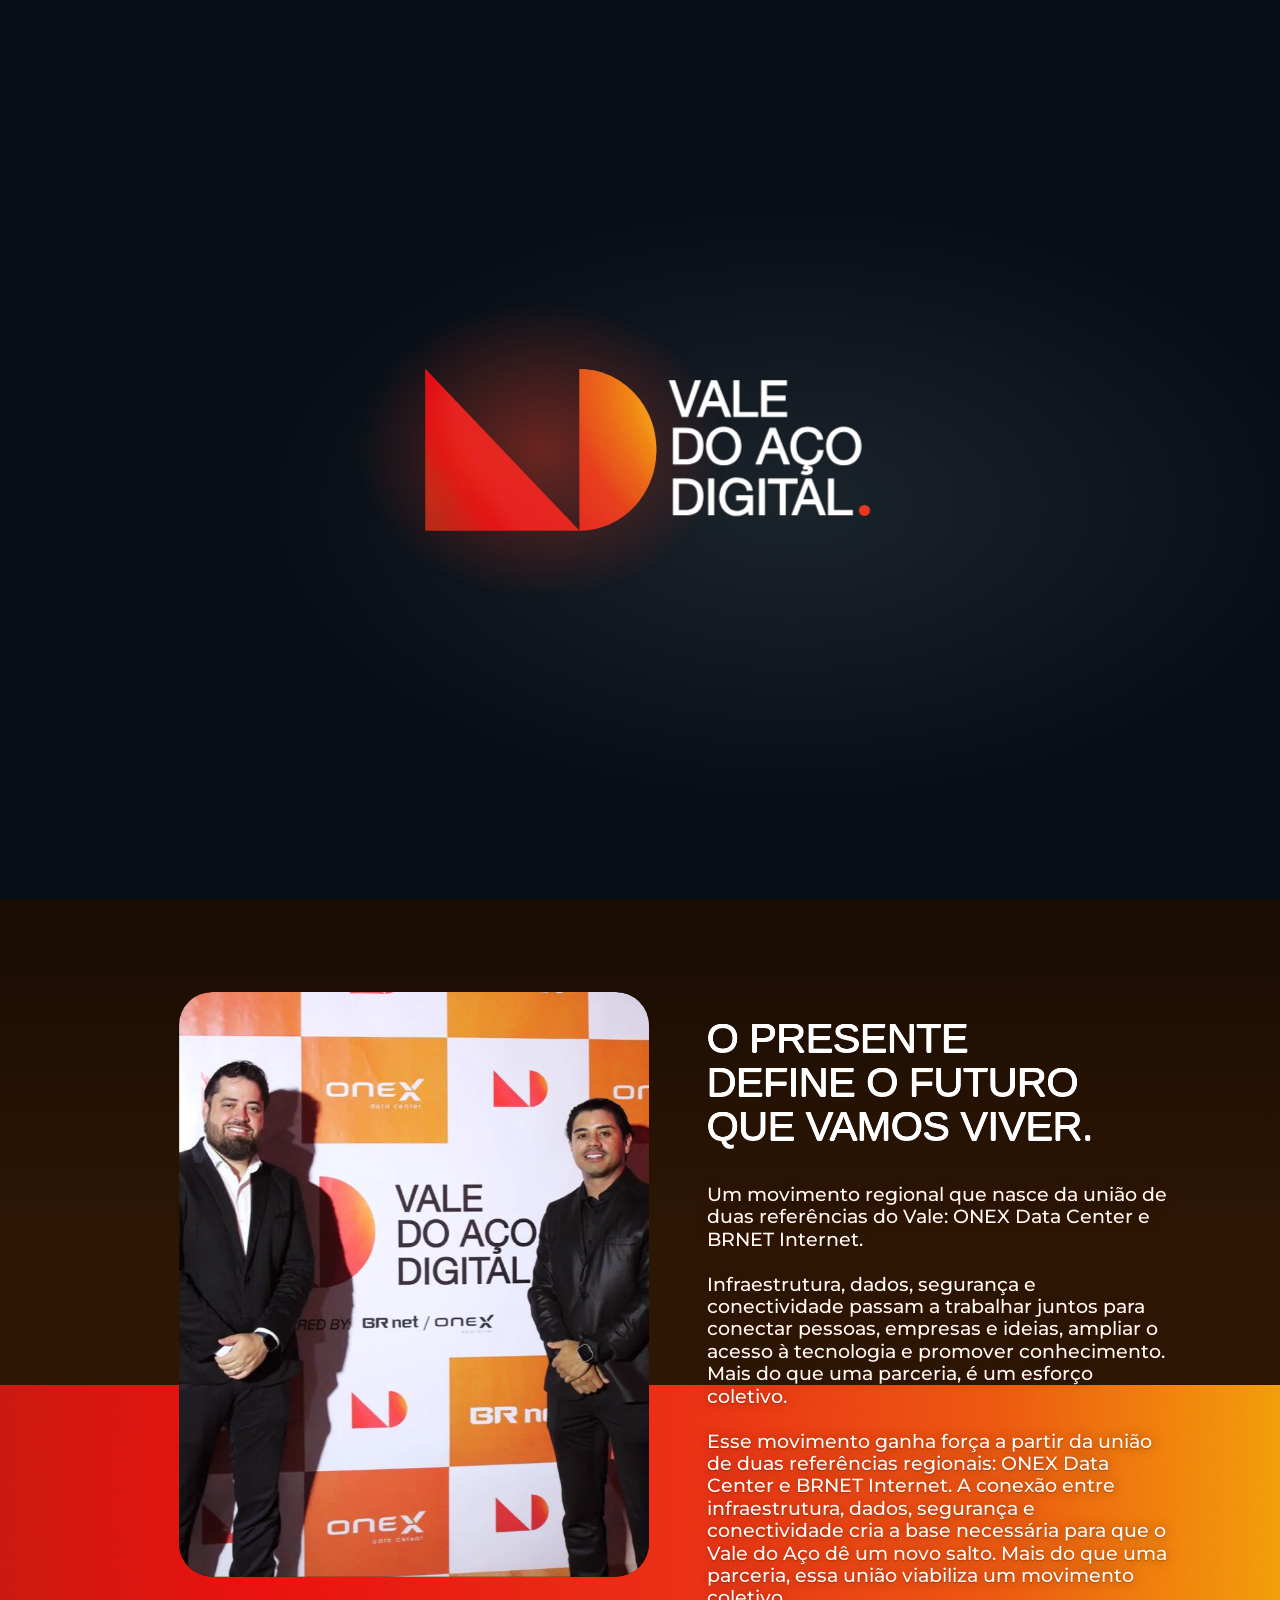
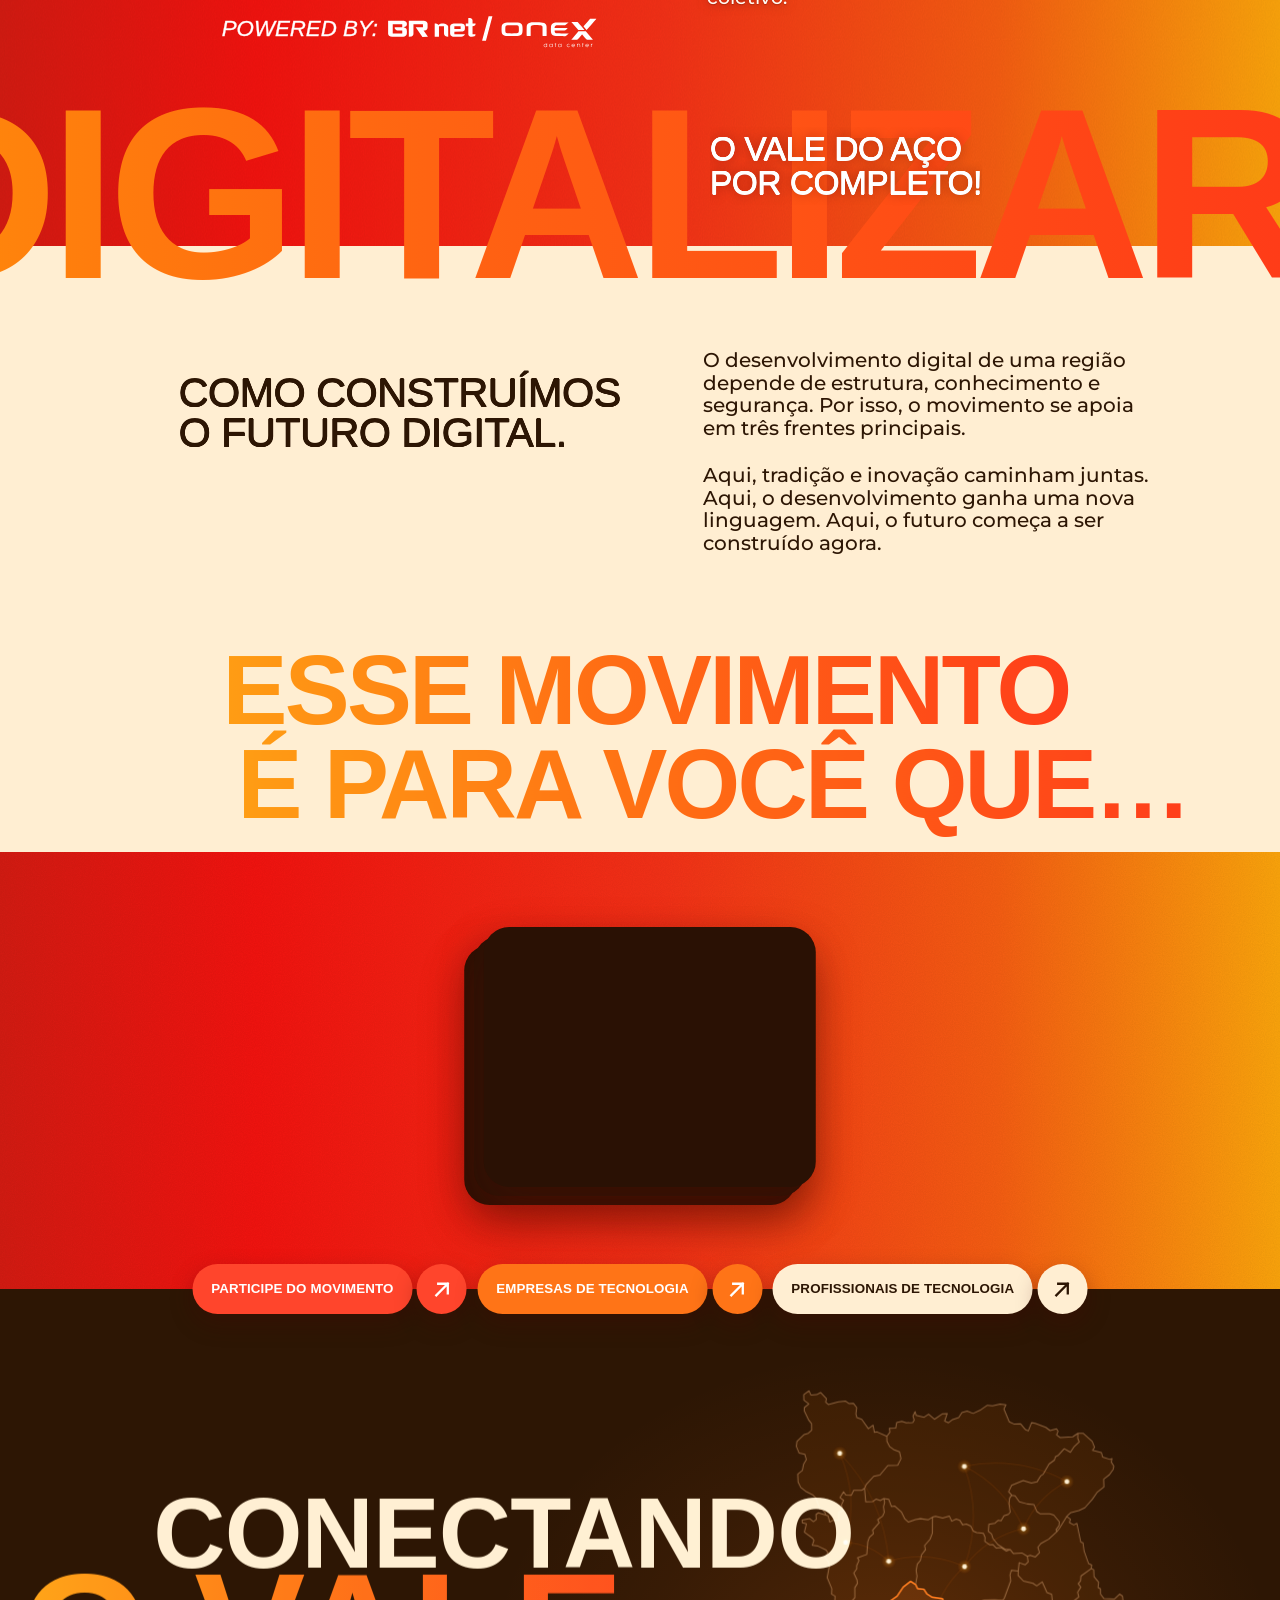
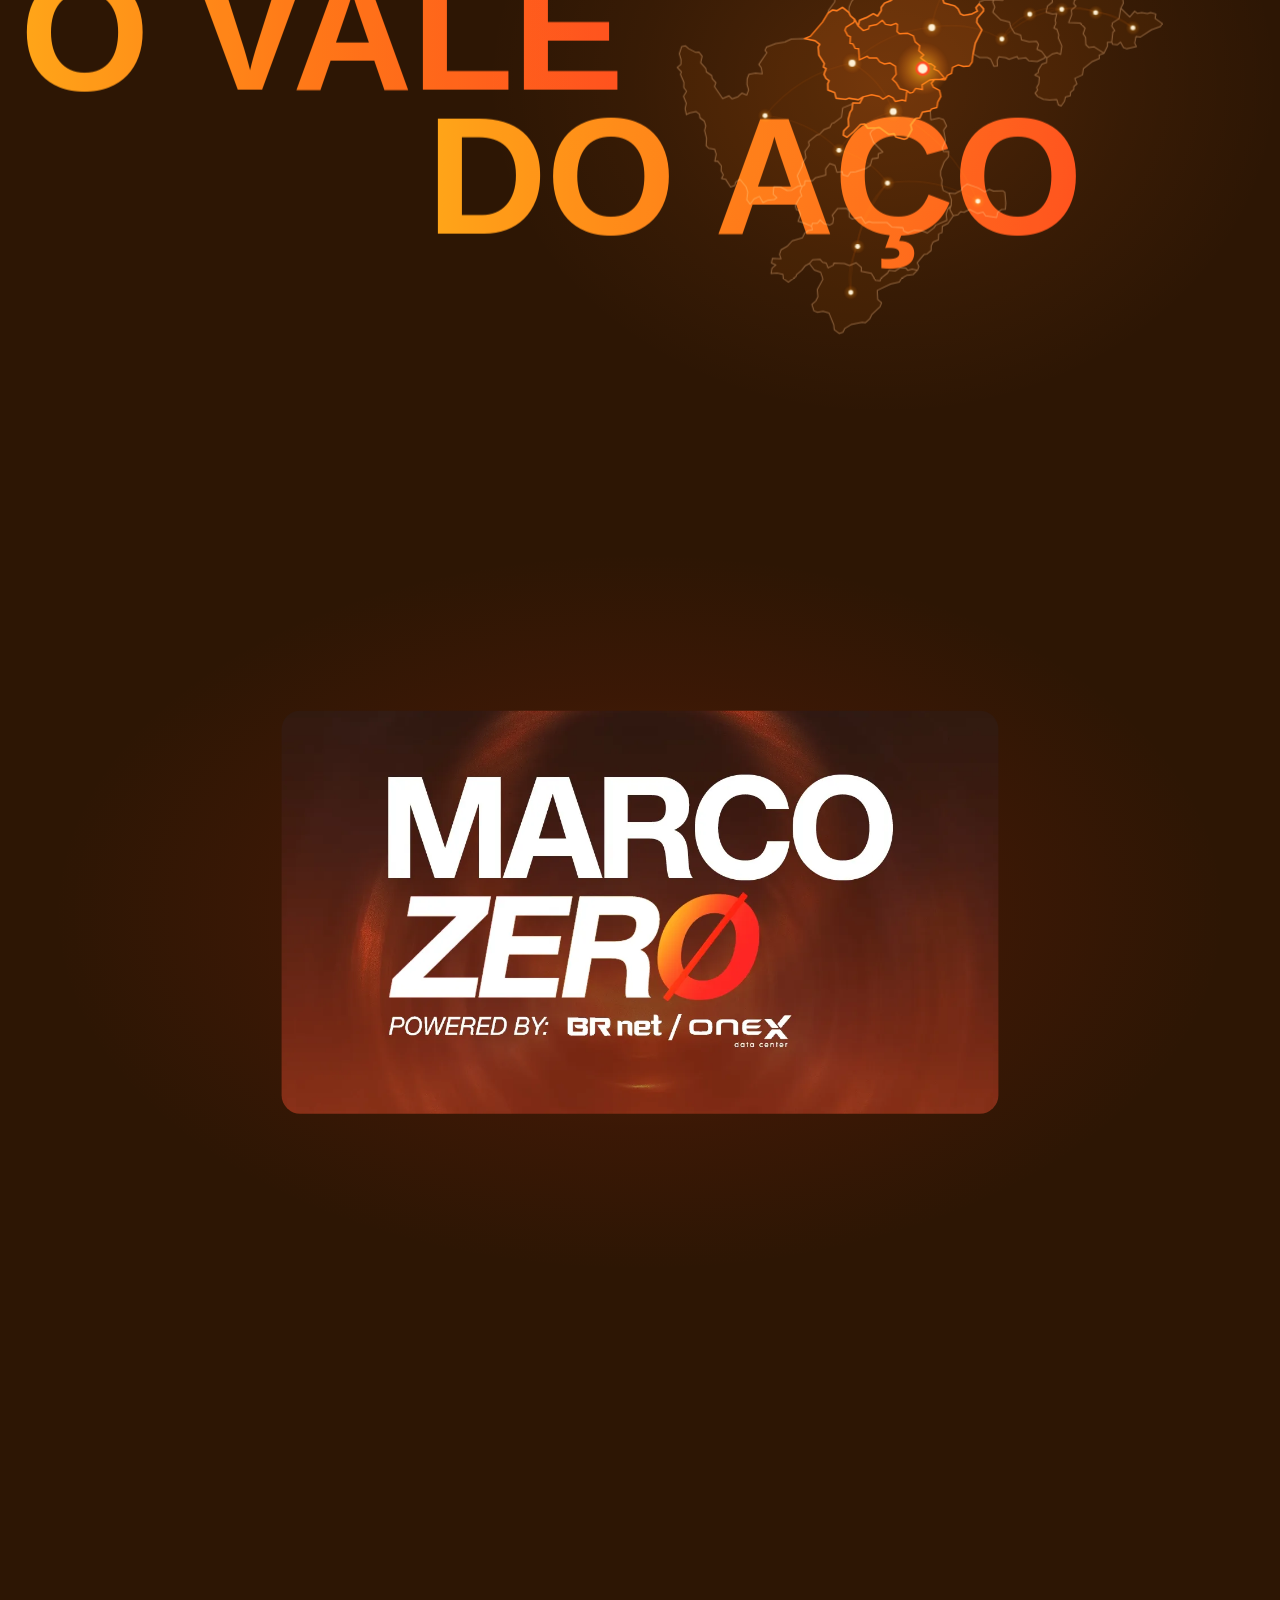
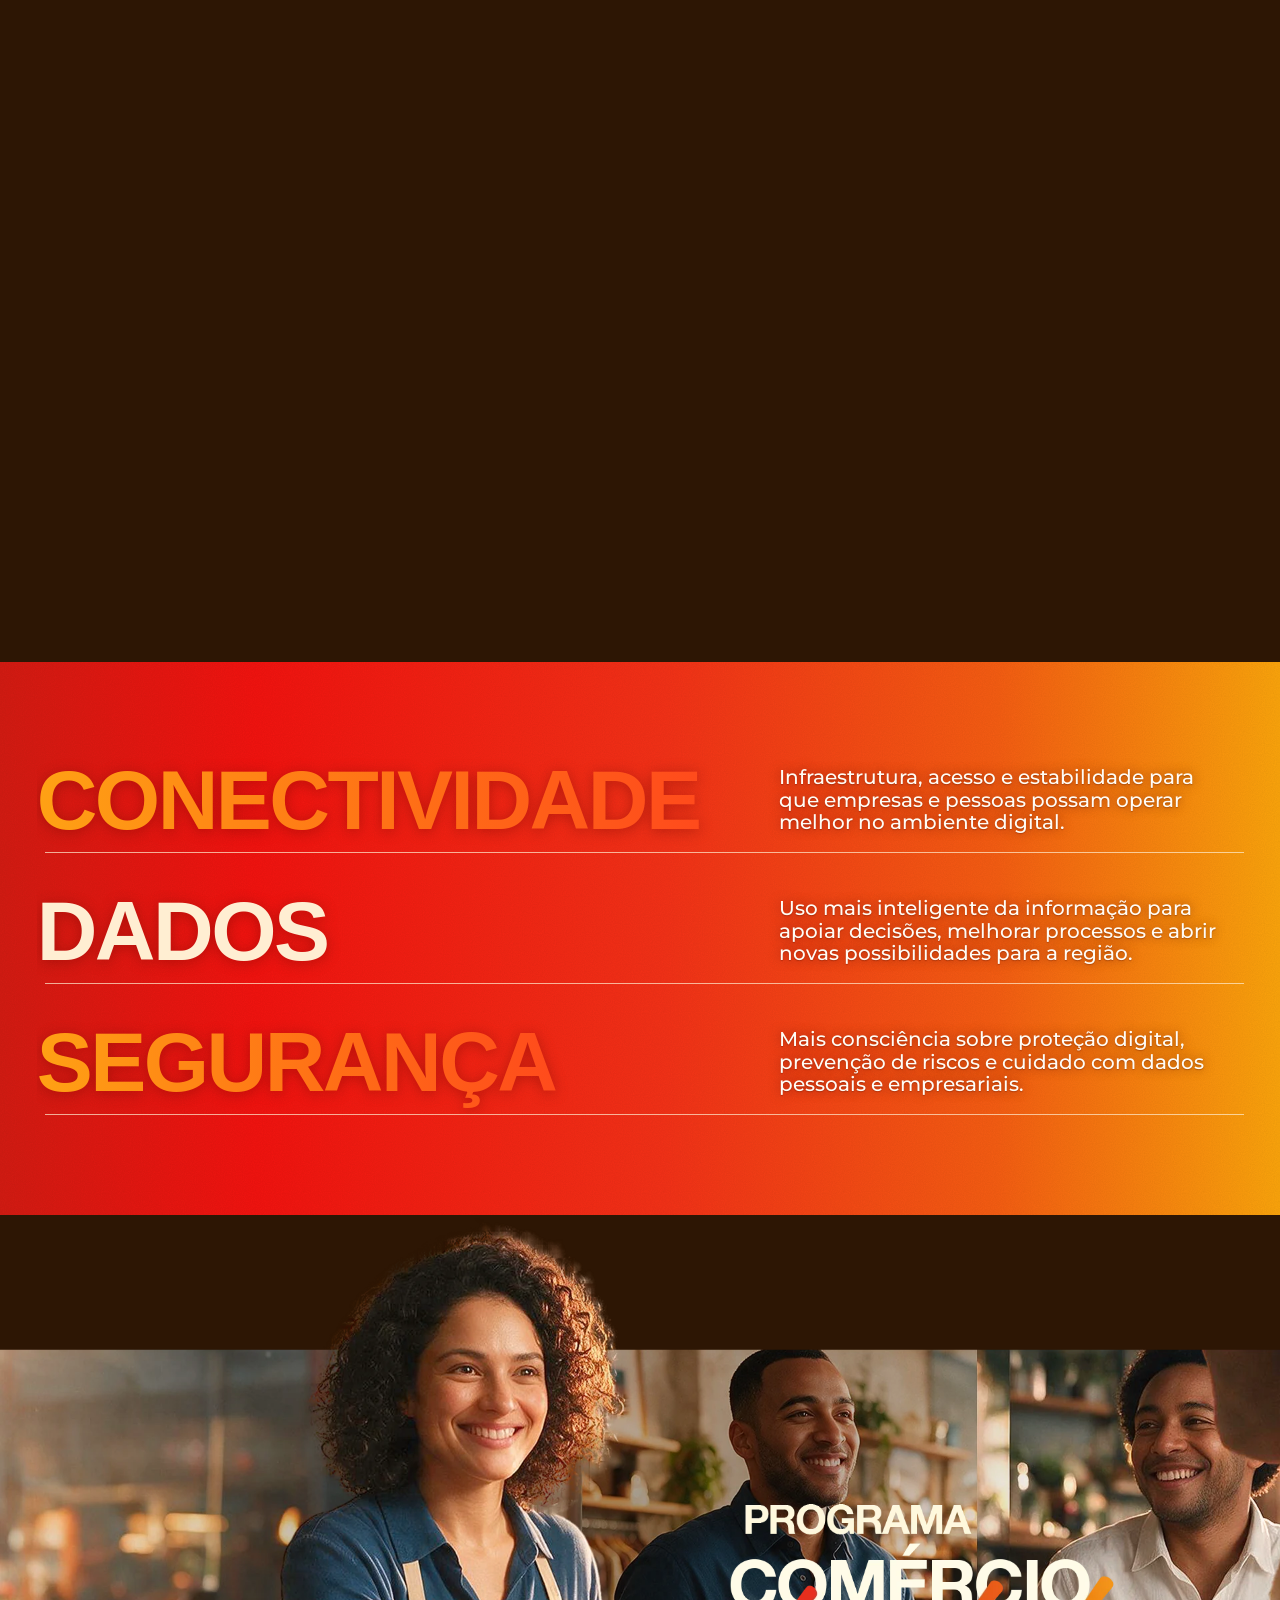
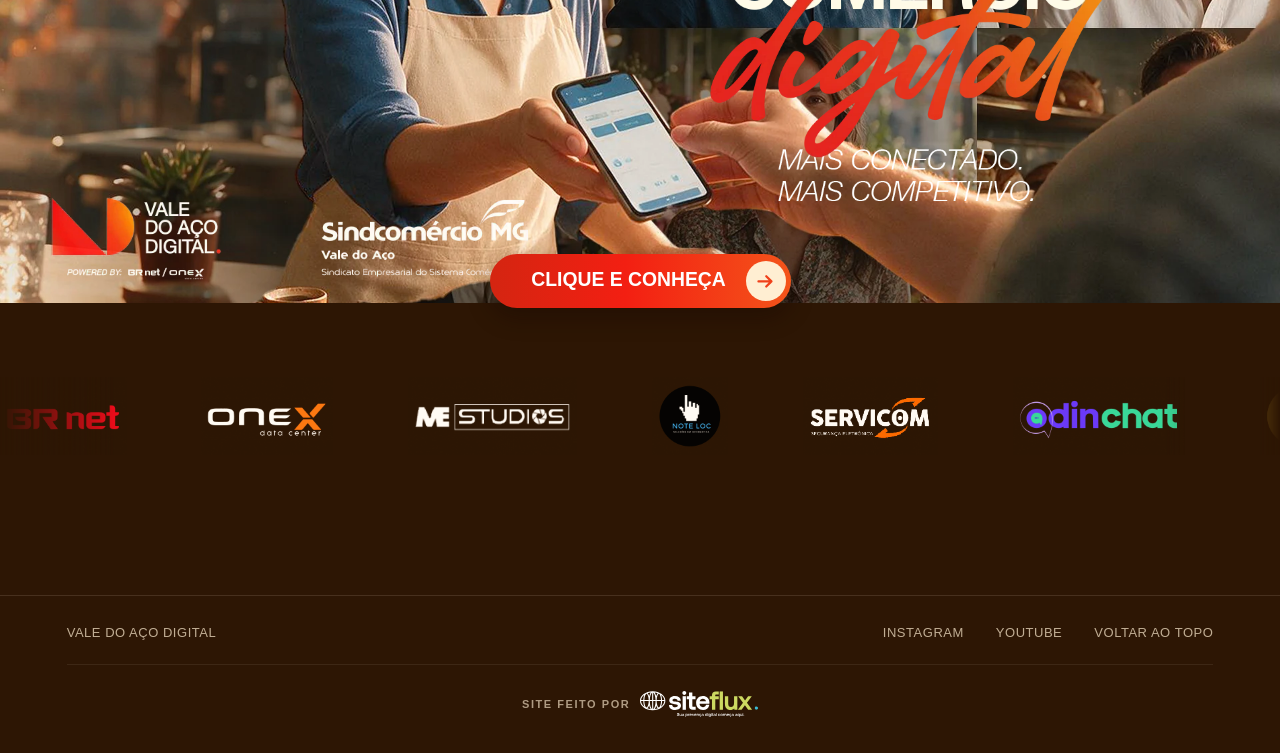
==== commit ac6b76b9: "Prévia: site institucional v1.15 (Marco Zero: vídeo que cresce até a tela com a rolagem; celular: ma" ====
--- a/institucional/index.html
+++ b/institucional/index.html
@@ -25,7 +25,7 @@
   <link rel="preload" as="image" href="assets/img/hero-poster-inicio.jpg" fetchpriority="high">
   <link rel="preload" as="font" type="font/woff2" href="assets/fonts/montserrat-latin-400-700.woff2" crossorigin>
   <link rel="stylesheet" href="assets/css/abertura.css?v=1.5">
-  <link rel="stylesheet" href="assets/css/site.css?v=1.14">
+  <link rel="stylesheet" href="assets/css/site.css?v=1.15">
   <script>
     (function (d) {
       var c = 'js hero-top', seen = false;
@@ -317,7 +317,7 @@
           <span class="ln" style="--i:0"><span>Como construímos</span></span>
           <span class="ln" style="--i:1"><span>o futuro digital.</span></span>
         </h2>
-        <div class="corpo corpo--tinta" data-px="-18">
+        <div class="corpo corpo--tinta" data-px="-18" data-px-m-css>
           <p data-rv="sobe" style="--i:0">O desenvolvimento digital de uma região depende de estrutura, conhecimento e segurança. Por isso, o movimento se apoia em três frentes principais.</p>
           <p data-rv="sobe" style="--i:1">Aqui, tradição e inovação caminham juntas. Aqui, o desenvolvimento ganha uma nova linguagem. Aqui, o futuro começa a ser construído agora.</p>
         </div>
@@ -472,21 +472,26 @@
       </figure>
     </section>
 
-    <!-- 5 · Marco Zero: só o vídeo do encontro, tocando de fundo, de ponta a ponta (sem título, texto nem botão à vista, a pedido do
-         Walter em 13/10/2026). Atrás, a capa local; por cima dela o vídeo do YouTube, mudo e em loop, entra quando a seção se
-         aproxima (site.js). A seção inteira é o link "assistir com som": com mouse, o vídeo com som numa janela sobre a página (um
+    <!-- 5 · Marco Zero: só o vídeo do encontro, tocando de fundo (sem título, texto nem botão à vista, a pedido do Walter em
+         13/10/2026). Atrás, a capa local; por cima dela o vídeo do YouTube, mudo e em loop, entra quando a seção se aproxima (site.js).
+         Com JS e movimento permitido, o vídeo chega como um cartão no meio da tela e, com a rolagem, cresce até preencher a tela
+         inteira, num palco preso no alto enquanto a seção passa (site.css, "o vídeo preenche a tela"). Sem JS e com movimento reduzido
+         fica o quadro parado. A janela do vídeo é o link "assistir com som": com mouse, o vídeo com som numa janela sobre a página (um
          play aparece no hover); no toque, sem JS e em file:// (onde o YouTube recusa a incorporação), o link abre o YouTube.
-         No celular o vídeo aparece inteiro (16:9), num palco mais alto, e anda com a rolagem (site.css, "deslizes do celular").
          O título fica para leitor de tela e para a estrutura da página. -->
     <section class="marco" id="marco-zero" aria-labelledby="t-marco" data-tema="escuro">
       <h2 class="sr-only" id="t-marco">O Marco Zero do Vale do Aço Digital</h2>
-      <div class="marco__fundo" aria-hidden="true" data-px="40" data-px-track=".marco" data-px-gpu data-px-m-css>
-        <img class="marco__capa" src="assets/img/marco-zero-capa.webp" width="1280" height="720" alt="" loading="lazy" decoding="async">
-      </div>
-      <a class="marco__play" href="https://www.youtube.com/watch?v=ofgeqVFlSOc&amp;t=30s" target="_blank" rel="noopener noreferrer" data-video="ofgeqVFlSOc" data-inicio="30" data-titulo="O Marco Zero do Vale do Aço Digital (vídeo do YouTube)">
-        <span class="marco__botao" aria-hidden="true"><svg viewBox="0 0 24 24" focusable="false"><path d="M8.6 5.4v13.2L19.4 12z"/></svg></span>
-        <span class="sr-only">Assistir com som ao vídeo O Marco Zero do Vale do Aço Digital, 1 minuto e 30 segundos</span>
-      </a>
+      <div class="marco__palco">
+        <div class="marco__janela">
+          <div class="marco__fundo" aria-hidden="true">
+            <img class="marco__capa" src="assets/img/marco-zero-capa.webp" width="1280" height="720" alt="" loading="lazy" decoding="async">
+          </div>
+          <a class="marco__play" href="https://www.youtube.com/watch?v=ofgeqVFlSOc&amp;t=30s" target="_blank" rel="noopener noreferrer" data-video="ofgeqVFlSOc" data-inicio="30" data-titulo="O Marco Zero do Vale do Aço Digital (vídeo do YouTube)">
+            <span class="marco__botao" aria-hidden="true"><svg viewBox="0 0 24 24" focusable="false"><path d="M8.6 5.4v13.2L19.4 12z"/></svg></span>
+            <span class="sr-only">Assistir com som ao vídeo O Marco Zero do Vale do Aço Digital, 1 minuto e 30 segundos</span>
+          </a>
+        </div>
+      </div>
     </section>
 
     <!-- 6 · Três frentes: com JS cada nome entra letra a letra e um pulso de luz percorre o fio (site.js) -->
@@ -549,6 +554,6 @@
   </footer>
 
   <script src="assets/js/abertura.js?v=1.6" defer></script>
-  <script src="assets/js/site.js?v=1.12" defer></script>
+  <script src="assets/js/site.js?v=1.13" defer></script>
 </body>
 </html>
--- a/institucional/assets/css/site.css
+++ b/institucional/assets/css/site.css
@@ -286,9 +286,18 @@
 .como__grade { display: grid; grid-template-columns: calc(787 * var(--u)) calc(700 * var(--u)); padding: calc(122 * var(--u)) 0 0 calc(268 * var(--u)); align-items: start; }
 .como__grade .corpo { padding-top: calc(4 * var(--u)); }
 
-.chamada { --lh: 0.89; margin-top: calc(96 * var(--u)); padding: 0 0 calc(4 * var(--u)) calc(345 * var(--u)); font-size: calc(146 * var(--u)); font-weight: 700; letter-spacing: -0.028em; text-transform: uppercase; overflow-x: clip; }
+.chamada { --lh: 0.97; margin-top: calc(96 * var(--u)); padding: 0 0 calc(4 * var(--u)) calc(345 * var(--u)); font-size: calc(146 * var(--u)); font-weight: 700; letter-spacing: -0.028em; text-transform: uppercase; overflow-x: clip; }
 .chamada .ln { white-space: nowrap; }
 .chamada .ln > span { width: max-content; padding-right: 0.06em; background: var(--grad-texto); -webkit-background-clip: text; background-clip: text; color: transparent; }
+/* acentos (É, Ê): o degradê (background-clip: text) só pinta dentro da caixa de quem o leva, e a caixa de 1.3em da linha mal chegava
+   ao alto dos acentos — numa tela de 903 px eles saíam cortados (15/10/2026). A linha ganha 0.2em em cima, devolvidos pela margem:
+   as letras ficam onde estavam. No celular quem leva o degradê é cada parte (.cl, "até 899 px"). Inteiros, os acentos sobem a 0.93em
+   da linha de base (Arial, medido) e, com a entrelinha de 0.89 de antes, entravam nas letras de cima: daí os 0.97 (aqui e no celular). */
+@media (min-width: 900px) {
+  .chamada .ln > span { padding-top: 0.2em; }
+  .chamada .ln { margin-top: -0.2em; }
+  .chamada .ln + .ln { margin-top: calc((var(--lh) - 1.3) * 1em - 0.2em); }
+}
 
 /* ---------- 3 · para quem é ---------- */
 /* Três cartões no modelo da arte: marrom com fio creme sobre o degradê. Com JS e movimento permitido eles esperam empilhados na casa
@@ -378,11 +387,13 @@
    .marco__fundo leva a capa local e, por cima dela, o vídeo do YouTube mudo e em loop (site.js). O vídeo é um iframe 16:9 que cobre a
    caixa como object-fit: cover (unidades de contêiner) e cresce 18% para os cantos do player (título, logo) ficarem fora da tela; a
    capa fica por cima do vídeo (z-index: o iframe entra depois dela no HTML) e só sai quando o player avisa que está tocando e os
-   controles dele já sumiram (.is-tocando). A seção tem a proporção do vídeo (16:9) até a altura da tela; o fundo é 7% mais alto em
-   cima e embaixo, folga para o parallax. No celular o vídeo aparece inteiro, num palco mais alto (ver "até 899 px"). */
+   controles dele já sumiram (.is-tocando). Este é o quadro parado (sem JS e com movimento reduzido): a seção tem a proporção do
+   vídeo (16:9) até a altura da tela; no celular o vídeo aparece inteiro, num palco mais alto (ver "até 899 px"). Com movimento, o
+   vídeo cresce de cartão até a tela inteira (logo abaixo, "o vídeo preenche a tela"). */
 .marco { position: relative; isolation: isolate; overflow: hidden; height: min(100vh, 56.25vw); background: #1d0d02; }
 @supports (height: 100svh) { .marco { height: min(100svh, 56.25vw); } }
-.marco__fundo { position: absolute; inset: -7% 0; z-index: -1; overflow: hidden; container-type: size; }
+.marco__palco, .marco__janela { position: absolute; inset: 0; }
+.marco__fundo { position: absolute; inset: 0; z-index: -1; overflow: hidden; container-type: size; }
 .marco__capa, .marco__fundo iframe { position: absolute; left: 50%; top: 50%; translate: -50% -50%; border: 0; pointer-events: none; }
 .marco__capa { z-index: 1; width: 100%; height: 100%; object-fit: cover; transition: opacity 1.2s ease; }
 .marco__fundo iframe { width: max(100cqw, 177.78cqh); height: max(56.25cqw, 100cqh); scale: 1.18; }
@@ -396,6 +407,49 @@
 .marco__botao svg { width: 44%; height: 44%; fill: currentColor; translate: 6% 0; }
 @media (hover: hover) and (pointer: fine) { .marco__play:hover .marco__botao { opacity: 1; scale: 1; } }
 .marco__play:focus-visible .marco__botao { opacity: 1; scale: 1; }
+/* o vídeo preenche a tela (com JS e movimento permitido: site.js põe .marco--expande e mede o cartão). A seção ganha duas telas de
+   altura e o palco, do tamanho da tela, fica preso no alto enquanto ela passa (sticky). O vídeo chega como um cartão 16:9 de cantos
+   redondos no meio da tela e cresce até a tela inteira: a janela abre por recorte (clip-path, de --mz-y/--mz-x até --mz-yf/0) e o
+   vídeo cresce junto (scale, de --mz-s até --mz-sf), na mesma curva, o que o mantém cobrindo a janela a cada quadro. No cartão ele
+   aparece inteiro; no fim, como capa da tela cheia. Na tela em pé (celular, tablet), onde a capa cortaria os lados do vídeo, ele
+   termina na largura toda, inteiro, numa faixa no meio da tela (--mz-yf, --mz-sf; sem o site.js, 0 e 1 = tela cheia).
+   Ritmo (faixas da linha do tempo da seção): o crescimento começa com o cartão ainda subindo (entry 70%), para o movimento emendar no
+   da página, e termina na metade do trecho preso (contain 50%); a curva sai devagar e assenta sem tranco. A outra metade segura o
+   vídeo cheio; na saída, a janela inteira (recorte e vídeo) anda mais devagar que a página (parallax) — se só o vídeo andasse, a
+   faixa da tela em pé ficaria vazia em cima. A rolagem conduz tudo no próprio navegador (animation-timeline); onde não há, as mesmas
+   animações ficam paradas e o site.js as posiciona pelo progresso (--mz-a, --mz-b). */
+@media (prefers-reduced-motion: no-preference) {
+  .marco.marco--expande {
+    --mz-r: max(16px, calc(28 * var(--u))); --mz-curva: cubic-bezier(0.45, 0, 0.3, 1);
+    height: 200vh; overflow: visible; background: var(--escuro); view-timeline: --marco;
+  }
+  .marco.marco--expande::before { content: none; }
+  .marco--expande .marco__palco {
+    position: sticky; top: 0; height: 100vh; overflow: hidden;
+    background: radial-gradient(ellipse 46% 40% at 50% 50%, rgba(255, 122, 26, 0.2), rgba(243, 49, 23, 0.07) 60%, rgba(243, 49, 23, 0)) var(--escuro);
+  }
+  .marco--expande .marco__janela { clip-path: inset(var(--mz-y, 18%) var(--mz-x, 22%) round var(--mz-r)); }
+  /* o vídeo é o retângulo 16:9 que cobre o palco, inteiro (sem o recorte do .marco__fundo: quem recorta é a janela); --mz-s o
+     reduz até a largura do cartão */
+  .marco--expande .marco__fundo { inset: 0; width: auto; height: auto; margin: 0; overflow: visible; box-shadow: none; scale: var(--mz-s, 0.56); }
+  .marco--expande .marco__capa { width: max(100cqw, 177.78cqh); height: max(56.25cqw, 100cqh); max-width: none; }
+  .marco--expande .marco__fundo iframe { width: max(100cqw, 177.78cqh); height: max(56.25cqw, 100cqh); scale: 1.18; }
+  .marco--expande .marco__janela, .marco--expande .marco__fundo { animation-fill-mode: both; animation-timing-function: var(--mz-curva); }
+  .marco--expande .marco__janela { animation-name: mz-janela, mz-sai; animation-timing-function: var(--mz-curva), linear; }
+  .marco--expande .marco__fundo { animation-name: mz-video; }
+  @supports (animation-timeline: view()) {
+    .marco--expande .marco__janela, .marco--expande .marco__fundo { animation-duration: auto; animation-timeline: --marco; animation-range: entry 70% contain 50%; }
+    .marco--expande .marco__janela { animation-timeline: --marco, --marco; animation-range: entry 70% contain 50%, exit 0% exit 100%; }
+  }
+  @supports not (animation-timeline: view()) {
+    .marco--expande .marco__janela, .marco--expande .marco__fundo { animation-duration: 1s; animation-play-state: paused; }
+    .marco--expande .marco__janela { animation-delay: calc(var(--mz-a, 0) * -1s), calc(var(--mz-b, 0) * -1s); }
+    .marco--expande .marco__fundo { animation-delay: calc(var(--mz-a, 0) * -1s); }
+  }
+}
+@keyframes mz-janela { from { clip-path: inset(var(--mz-y, 18%) var(--mz-x, 22%) round var(--mz-r)); } to { clip-path: inset(var(--mz-yf, 0px) 0px round 0px); } }
+@keyframes mz-video { from { scale: var(--mz-s, 0.56); } to { scale: var(--mz-sf, 1); } }
+@keyframes mz-sai { from { translate: 0 0; } to { translate: 0 24vh; } }
 /* o vídeo com som, numa janela sobre a página (só com mouse; site.js monta e desmonta) */
 .marco-modal {
   position: fixed; inset: 0; z-index: 120; display: grid; place-items: center; padding: 72px 24px 32px;
@@ -578,10 +632,13 @@
   .como__grade .corpo { padding-top: 26px; font-size: 17px; line-height: 1.38; }
   /* a chamada com corpo de manchete, como no desktop: cada metade quebra em duas linhas (ESSE / MOVIMENTO, É PARA / VOCÊ QUE…).
      A linha interna leva a entrelinha (--lh) e um respiro acima e abaixo que a máscara de .ln guarda para os acentos (É, Ê) */
-  .chamada { --lh: 0.92; margin-top: 64px; padding: 0 var(--lado) 6px; font-size: 13.6vw; }
+  .chamada { --lh: 0.97; margin-top: 64px; padding: 0 var(--lado) 6px; font-size: 13.6vw; }
   .chamada .ln { white-space: normal; }
   .chamada .ln > span { width: auto; padding: 0.22em 0 0.16em 0; line-height: var(--lh); }
   .chamada .cl { display: block; width: max-content; padding-right: 0.06em; white-space: nowrap; }
+  /* cada parte leva o degradê (fim da folha) e a caixa dela tem só a entrelinha (0.92em): sem esta folga o alto do É e do Ê ficava
+     sem tinta. Os 0.24em voltam pela margem, e as letras ficam onde estavam */
+  .chamada .cl { padding-top: 0.24em; margin-top: -0.24em; }
   .como__grade { overflow-x: clip; } /* as linhas do título entram de fora da tela (deslizes do celular, abaixo) */
 
   /* cartões em coluna; a pilha se forma na casa do meio (o de cima desce, o de baixo sobe) e abre na vertical */
@@ -602,11 +659,11 @@
   .regiao__l3 { padding-left: 6vw; }
   .mapa { width: min(90%, 520px); margin: -30vw 2vw 0 auto; }
 
-  /* no celular o vídeo aparece inteiro: 16:9 na largura da tela (no quadro 4:5 de antes ele perdia dois terços da largura). Ele fica num palco
-     mais alto, no escuro da seção do mapa (sem emenda com ela), com um brilho quente atrás; a folga de cima e de baixo (--mv-curso)
-     é o curso do parallax ("deslizes do celular", no fim da folha). No celular deitado a largura do vídeo para em 150% da altura da
-     tela, para ele caber nela. */
-  .marco { --mv-w: min(100vw, 150vh); --mv-curso: 15vh; --mv-h: calc(var(--mv-w) * 0.5625); height: calc(var(--mv-h) + var(--mv-curso) * 2); background: var(--escuro); view-timeline: --marco; }
+  /* quadro parado do Marco Zero no celular (sem JS e com movimento reduzido; com movimento vale "o vídeo preenche a tela", na
+     seção 5): o vídeo aparece inteiro, 16:9 na largura da tela (no quadro 4:5 de antes ele perdia dois terços da largura), num palco
+     mais alto, no escuro da seção do mapa (sem emenda com ela), com um brilho quente atrás e uma folga em cima e embaixo
+     (--mv-curso). No celular deitado a largura do vídeo para em 150% da altura da tela, para ele caber nela. */
+  .marco { --mv-w: min(100vw, 150vh); --mv-curso: 15vh; --mv-h: calc(var(--mv-w) * 0.5625); height: calc(var(--mv-h) + var(--mv-curso) * 2); background: var(--escuro); }
   @supports (height: 100svh) { .marco { --mv-w: min(100vw, 150svh); --mv-curso: 15svh; } }
   .marco::before {
     content: ""; position: absolute; inset: 0; z-index: -2; pointer-events: none;
@@ -727,15 +784,14 @@
      (ESSE ←, MOVIMENTO →, É PARA ←, VOCÊ QUE… →), "Conectando o Vale do Aço" e os nomes das três frentes.
    · imagens em planos: a foto anda mais devagar que a página dentro da sua janela (plano distante), e o que está por cima dela
      (o mapa sob o letreiro, o título e as marcas do Programa) anda mais depressa (plano próximo). No meio da passagem tudo está na
-     posição do desenho. No Marco Zero o vídeo inteiro anda mais devagar que o palco e abre de 80% para a largura toda na faixa de
-     leitura; o brilho atrás dele anda mais devagar ainda.
-   Quem tem janela própria (overflow hidden: a foto do movimento, a do Programa, o palco do Marco Zero) dá nome à linha do tempo
+     posição do desenho. (O Marco Zero tem o efeito próprio, igual no celular e no desktop: "o vídeo preenche a tela", na seção 5.)
+   Quem tem janela própria (overflow hidden: a foto do movimento, a do Programa) dá nome à linha do tempo
    (view-timeline) e o de dentro a usa: view() no de dentro olharia para a janela, que não rola, e a animação ficaria parada.
    Só onde o navegador faz isso; nos outros, e com movimento reduzido, fica o deslize curto do site.js (data-px-m-css no HTML). */
 @media (max-width: 899px) and (prefers-reduced-motion: no-preference) {
   @supports (animation-timeline: view()) {
     .letreiro__palavra, .letreiro__frase .ln, .como__grade .t2 .ln, .chamada .cl, .presente__texto .t2 .ln, .regiao__titulo .ln, .mapa,
-    .frente__nome, .foto__janela img, .programa__foto img, .programa__titulo, .programa__marcas, .marco__fundo, .marco::before {
+    .frente__nome, .foto__janela img, .programa__foto img, .programa__titulo, .programa__marcas {
       animation-duration: auto; animation-fill-mode: both; animation-timing-function: linear;
       animation-timeline: view(); animation-range: cover 0% cover 100%;
     }
@@ -748,6 +804,19 @@
     .presente__texto .t2 .ln:nth-child(2) { animation-name: pz-titulo-dir; }
     .chamada .ln .cl:nth-child(1) { animation-name: dz-esq; }
     .chamada .ln .cl:nth-child(2) { animation-name: dz-dir; }
+    /* v1.15: o resto também anda, como no desktop — o texto corrido em plano próximo, o texto de cada frente atrás do nome, as
+       chamadas (pílulas) e o "powered by" entrando de lados alternados */
+    .presente__texto .corpo, .como__grade .corpo, .frente__texto, .pilulas > li, .presente__powered {
+      animation-duration: auto; animation-fill-mode: both; animation-timing-function: linear;
+      animation-timeline: view(); animation-range: cover 0% cover 100%;
+    }
+    .presente__texto .corpo, .como__grade .corpo { animation-name: tz-plano; }
+    .frente:nth-child(odd) .frente__texto { animation-name: fz-texto-dir; }
+    .frente:nth-child(even) .frente__texto { animation-name: fz-texto-esq; }
+    .pilulas > li:nth-child(odd) { animation-name: pl-esq; }
+    .pilulas > li:nth-child(even) { animation-name: pl-dir; }
+    .presente__powered { animation-name: pl-esq; }
+    .publicos { overflow-x: clip; } /* as pílulas entram de fora da tela */
     .regiao__l1 { animation-name: rz-l1; }
     .regiao__l2 { animation-name: rz-l2; }
     .regiao__l3 { animation-name: rz-l3; }
@@ -762,8 +831,6 @@
     .programa__foto img { transform-origin: 44% 0; animation-name: pg-foto; animation-timeline: --programa-foto; }
     .programa__titulo { animation-name: pg-titulo; }
     .programa__marcas { animation-name: pg-marcas; }
-    .marco__fundo { animation-name: mz-curso, mz-abre; animation-timeline: --marco, --marco; }
-    .marco::before { animation-name: mz-brilho; animation-timeline: --marco; }
     /* o degradê sai da linha inteira e vai para cada parte: num elemento que desliza ele não acompanharia o texto */
     /* a máscara de cada linha recorta só na vertical: com overflow hidden ela virava contêiner de rolagem e prendia a linha do tempo
        das partes (view() olharia para ela, não para a página); e o recorte lateral cortaria as partes na margem */
@@ -826,17 +893,24 @@
 /* planos: lineares, como a rolagem. A foto do movimento tem 14% de folga em cima e embaixo (site.css, "até 899 px"). A do Programa
    se afasta (1,12 → 1) e desce dentro da moldura (0 → 8%), nunca sobe: em cima o que se abre é a faixa transparente da imagem, e
    embaixo o corte fica sob o degradê. Na v1.13 ela ampliava a partir do centro e cortava a cabeça da comerciante. */
-@keyframes pz-foto { from { translate: 0 -10%; } to { translate: 0 10%; } }
+@keyframes pz-foto { from { translate: 0 -10%; scale: 1.12; } to { translate: 0 10%; scale: 1; } } /* v1.15: e se afasta, como a do Programa */
+/* texto corrido em plano próximo: anda um pouco mais depressa que a página (no desktop o bloco de texto tem parallax próprio) */
+@keyframes tz-plano { from { translate: 0 6vh; } to { translate: 0 -6vh; } }
+/* o texto de cada frente vem atrás do nome, do mesmo lado e de menos longe, e assenta um pouco depois dele */
+@keyframes fz-texto-dir {
+  0% { translate: 20vw 0; animation-timing-function: cubic-bezier(0.2, 0.7, 0.25, 1); }
+  44%, 76% { translate: 0 0; animation-timing-function: cubic-bezier(0.55, 0, 0.8, 0.45); }
+  100% { translate: -3vw 0; }
+}
+@keyframes fz-texto-esq {
+  0% { translate: -20vw 0; animation-timing-function: cubic-bezier(0.2, 0.7, 0.25, 1); }
+  44%, 76% { translate: 0 0; animation-timing-function: cubic-bezier(0.55, 0, 0.8, 0.45); }
+  100% { translate: 3vw 0; }
+}
+/* pílulas e "powered by": entram de lados alternados e assentam no terço de baixo da tela */
+@keyframes pl-esq { 0% { translate: -42vw 0; animation-timing-function: cubic-bezier(0.2, 0.7, 0.25, 1); } 34%, 100% { translate: 0 0; } }
+@keyframes pl-dir { 0% { translate: 42vw 0; animation-timing-function: cubic-bezier(0.2, 0.7, 0.25, 1); } 34%, 100% { translate: 0 0; } }
 @keyframes pg-foto { from { translate: 0 0; scale: 1.12; } to { translate: 0 8%; scale: 1; } }
 @keyframes pg-titulo { from { translate: 0 16vw; } to { translate: 0 -16vw; } }
 @keyframes pg-marcas { from { translate: 0 6vw; } to { translate: 0 -6vw; } }
 @keyframes rz-mapa { from { translate: 0 16vw; } to { translate: 0 -16vw; } }
-/* Marco Zero: o curso é a folga do palco (o mesmo 15svh de --mv-curso; mudando um, mudar o outro); o vídeo abre para a largura
-   toda entre 42% e 64% da passagem (a seção no meio da tela) */
-@keyframes mz-curso { from { translate: 0 -15svh; } to { translate: 0 15svh; } }
-@keyframes mz-abre {
-  0% { scale: 0.8; animation-timing-function: cubic-bezier(0.3, 0.3, 0.45, 1); }
-  42%, 64% { scale: 1; animation-timing-function: cubic-bezier(0.55, 0, 0.8, 0.45); }
-  100% { scale: 0.9; }
-}
-@keyframes mz-brilho { 0% { translate: 0 -24svh; opacity: 0.35; } 50% { opacity: 1; } 100% { translate: 0 24svh; opacity: 0.35; } }
